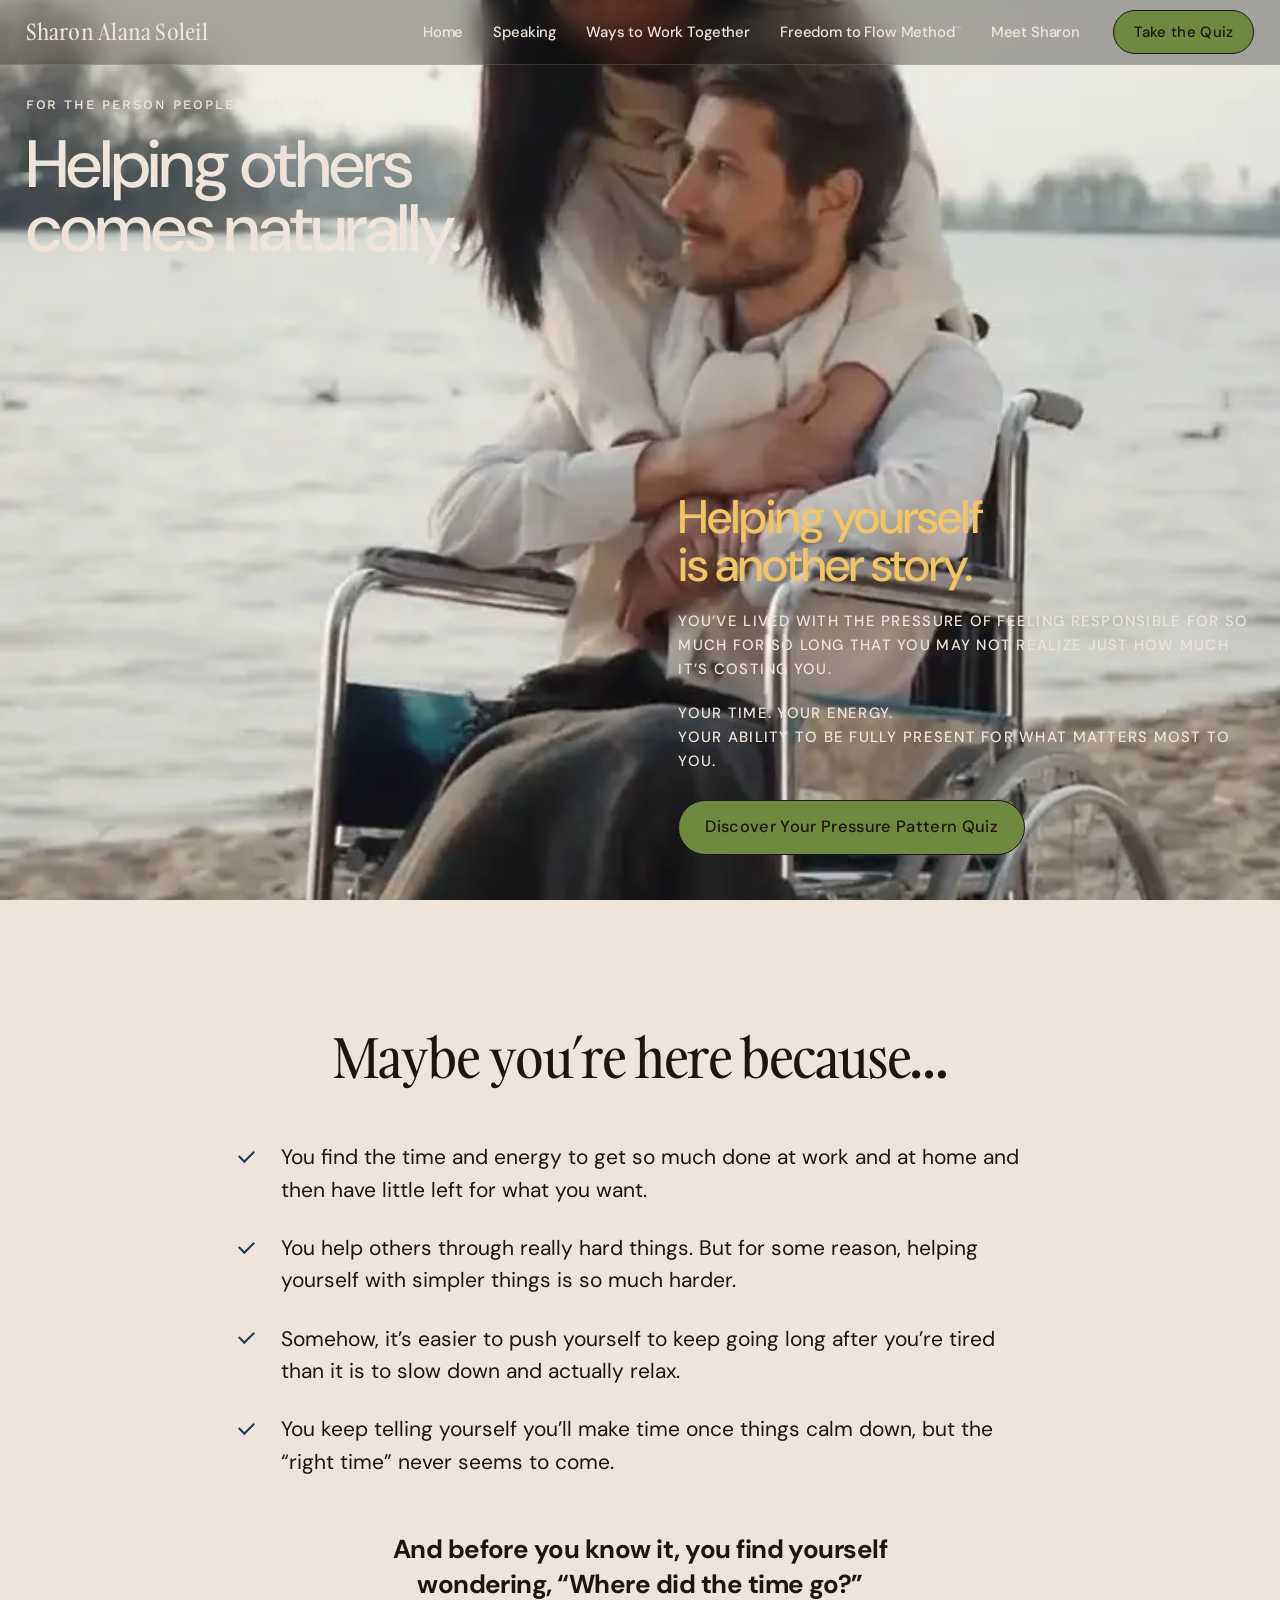
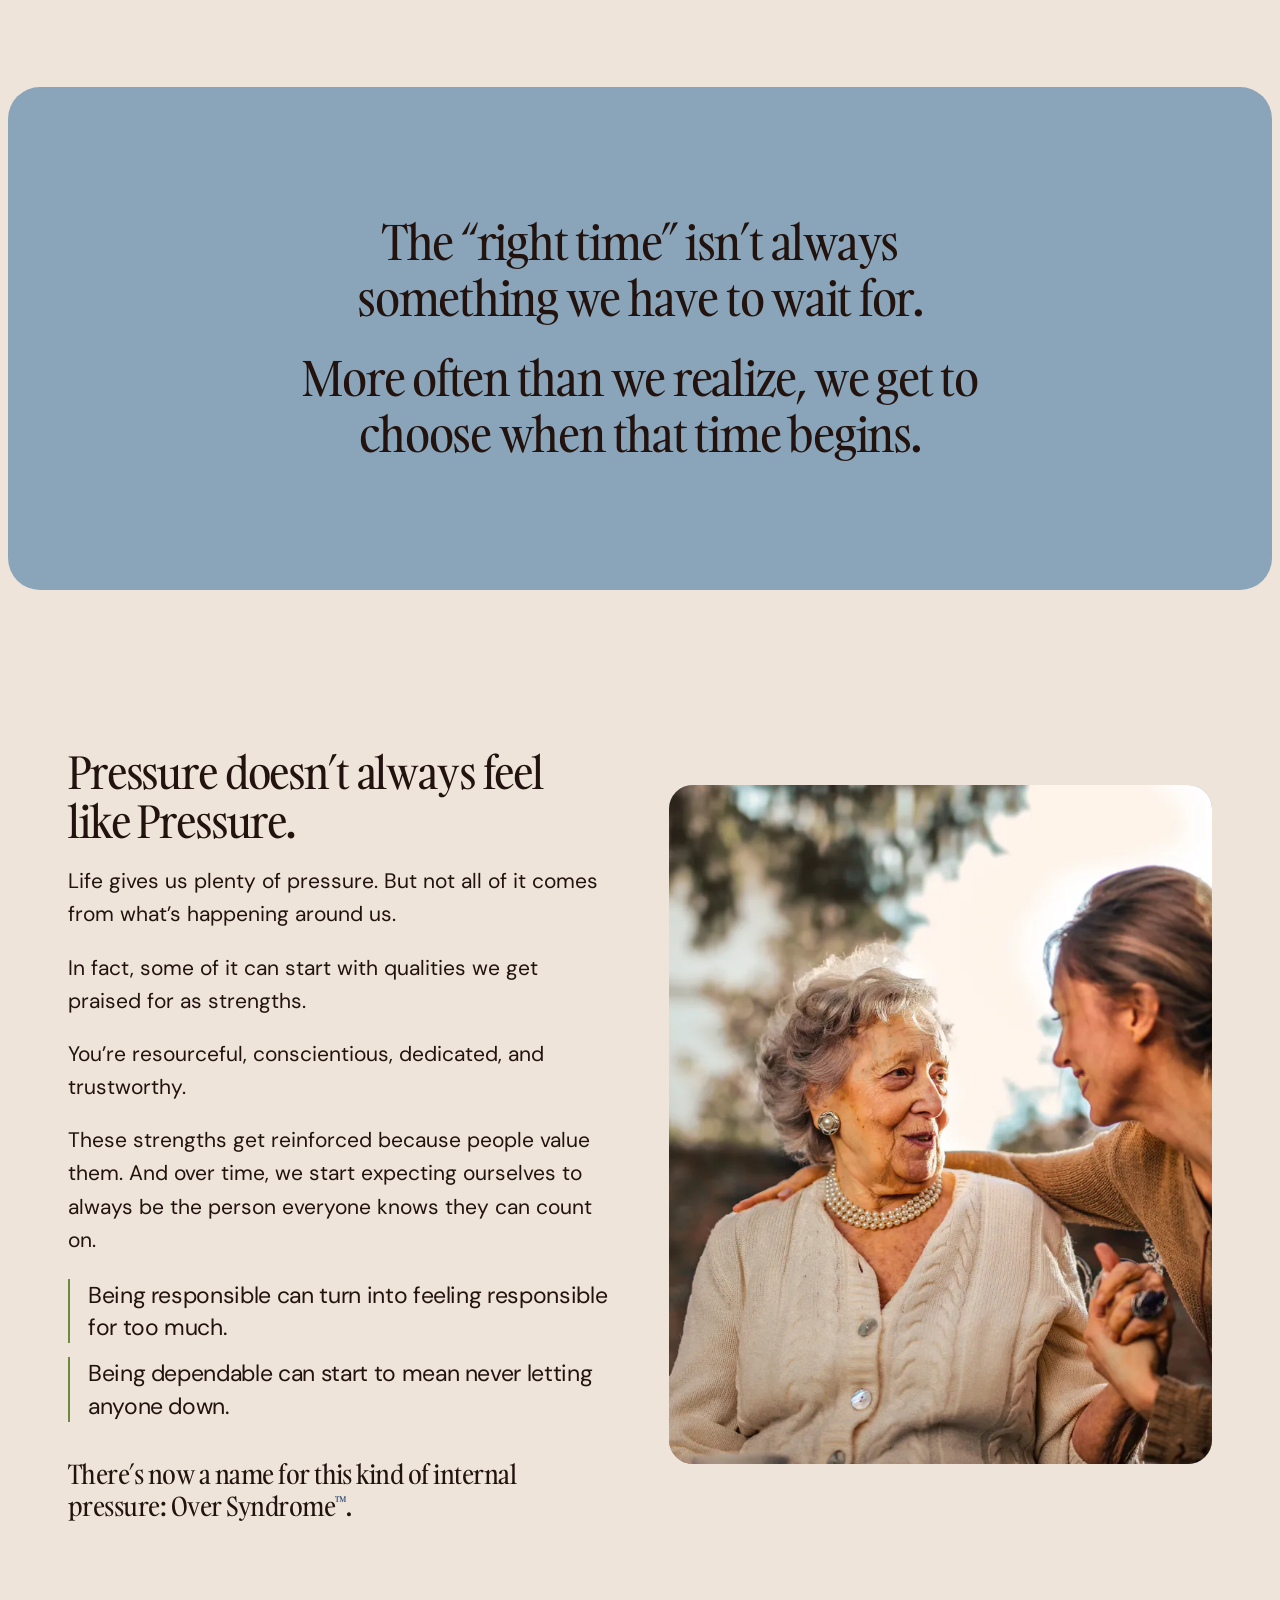
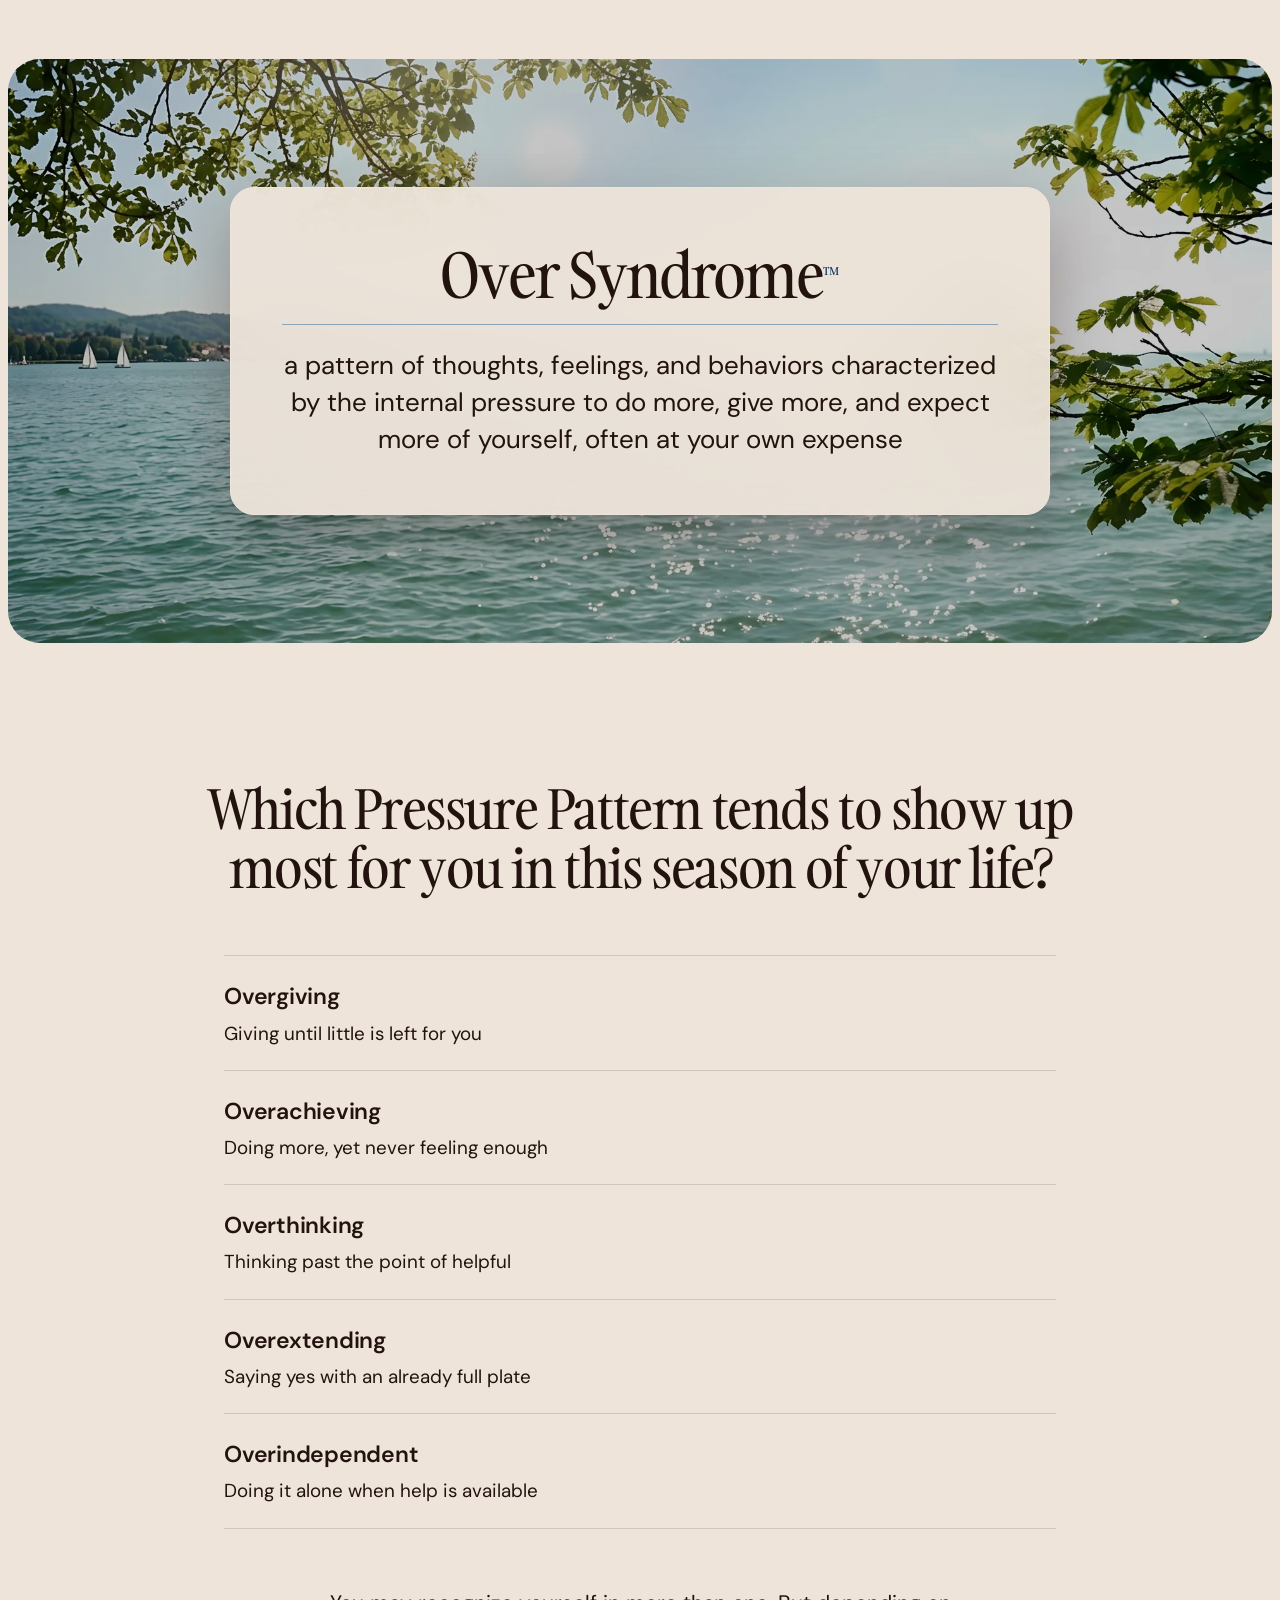
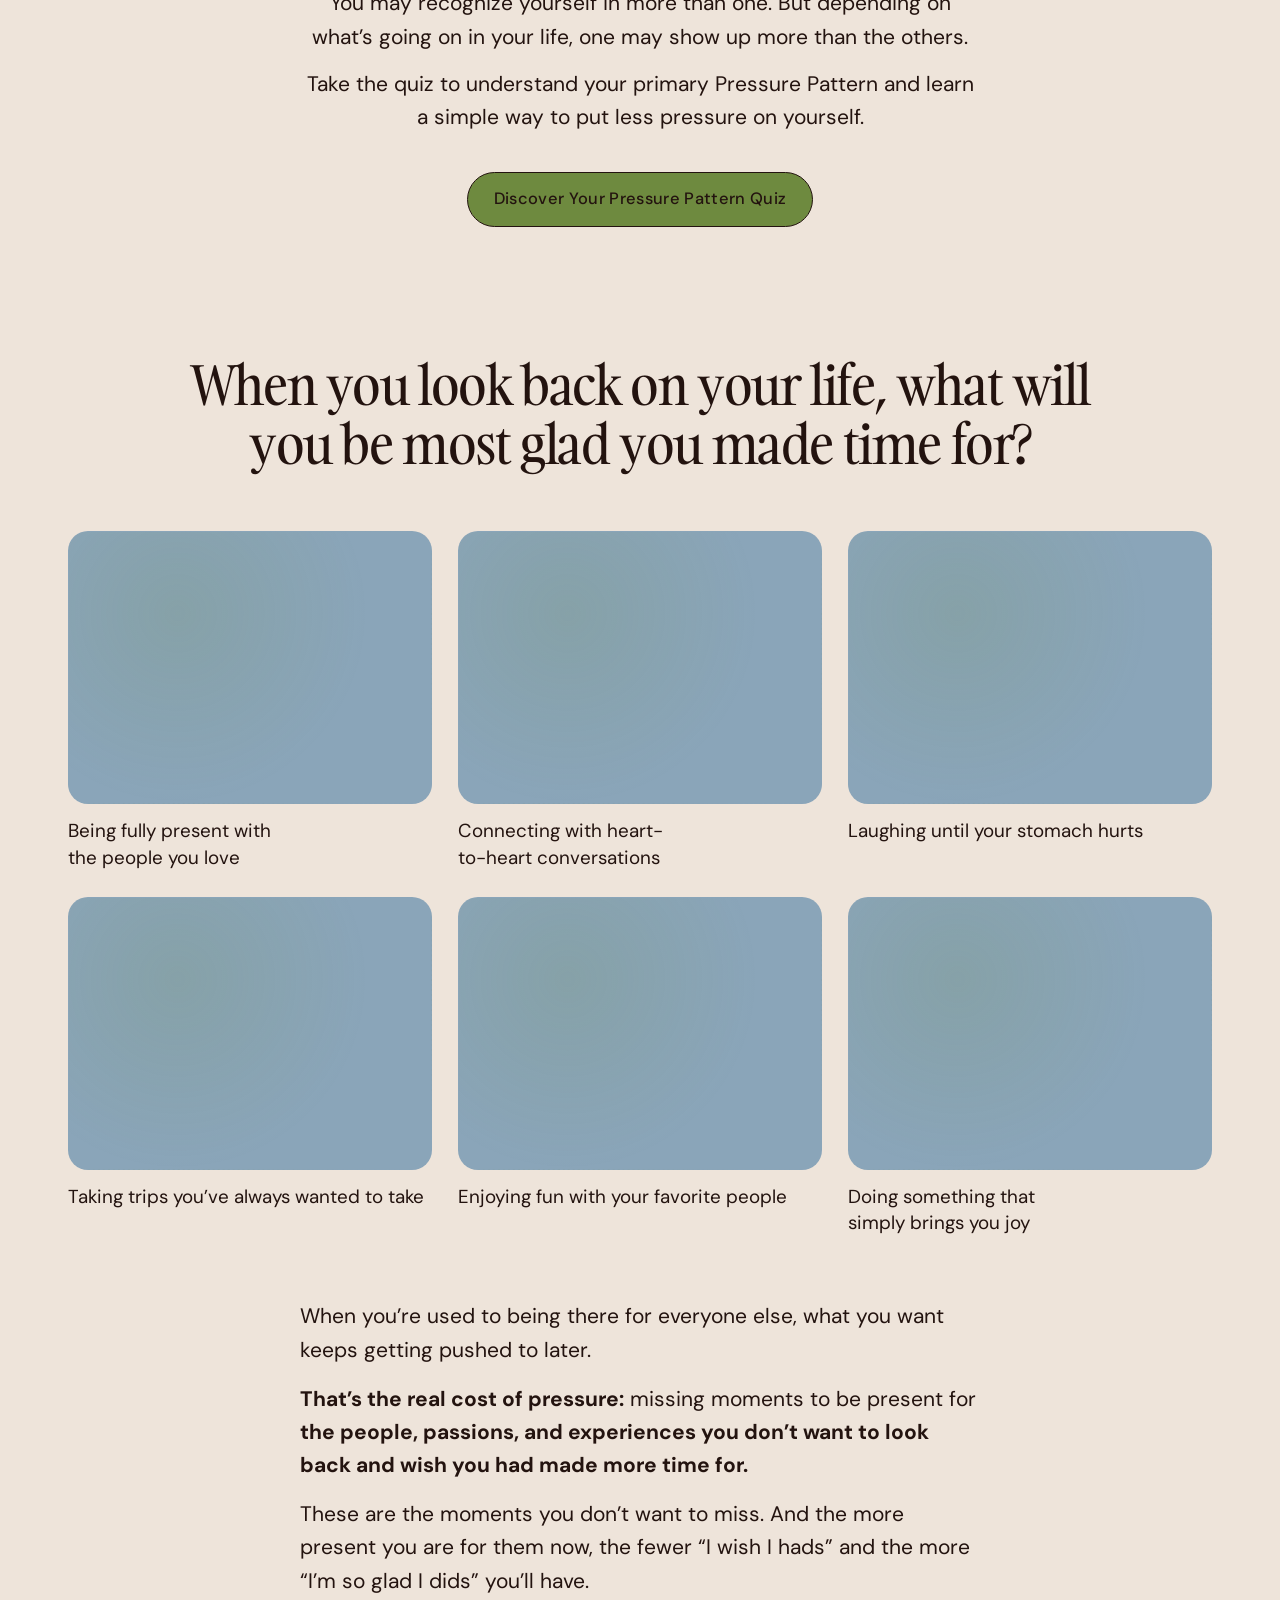
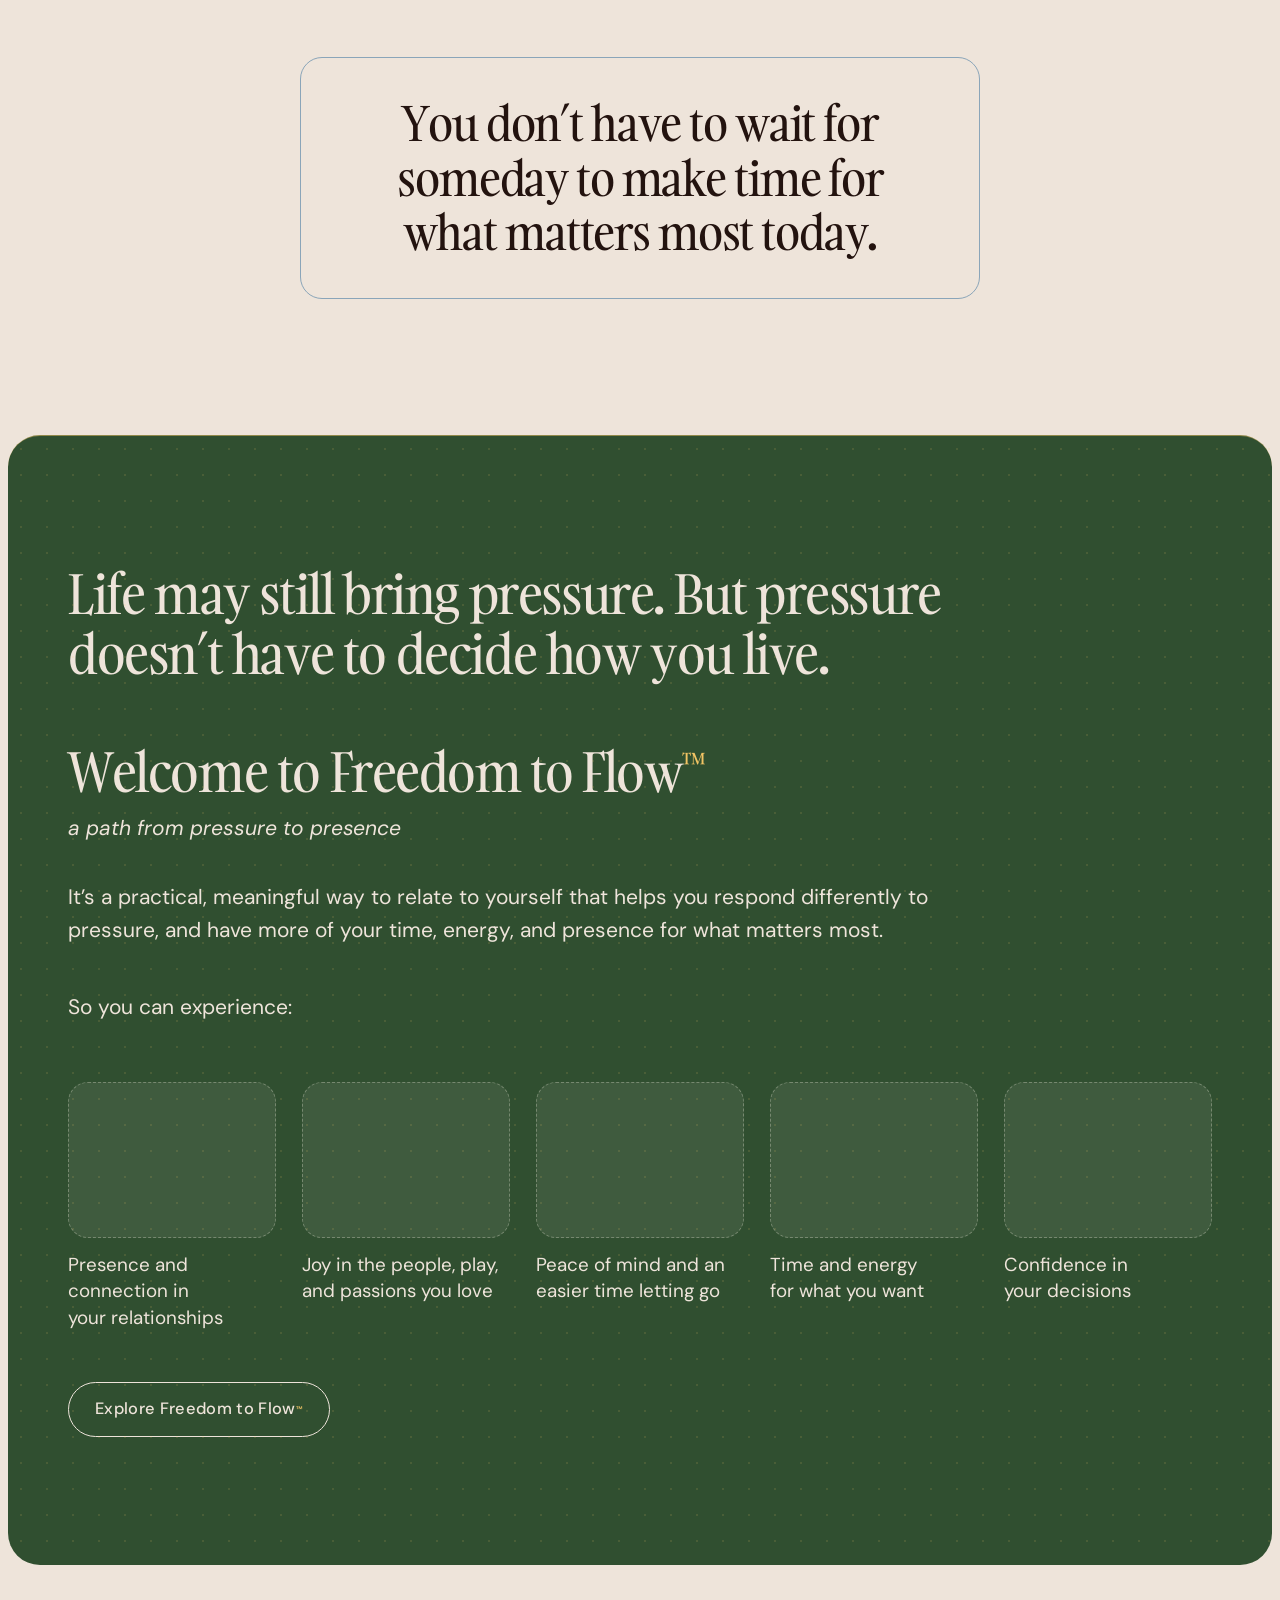
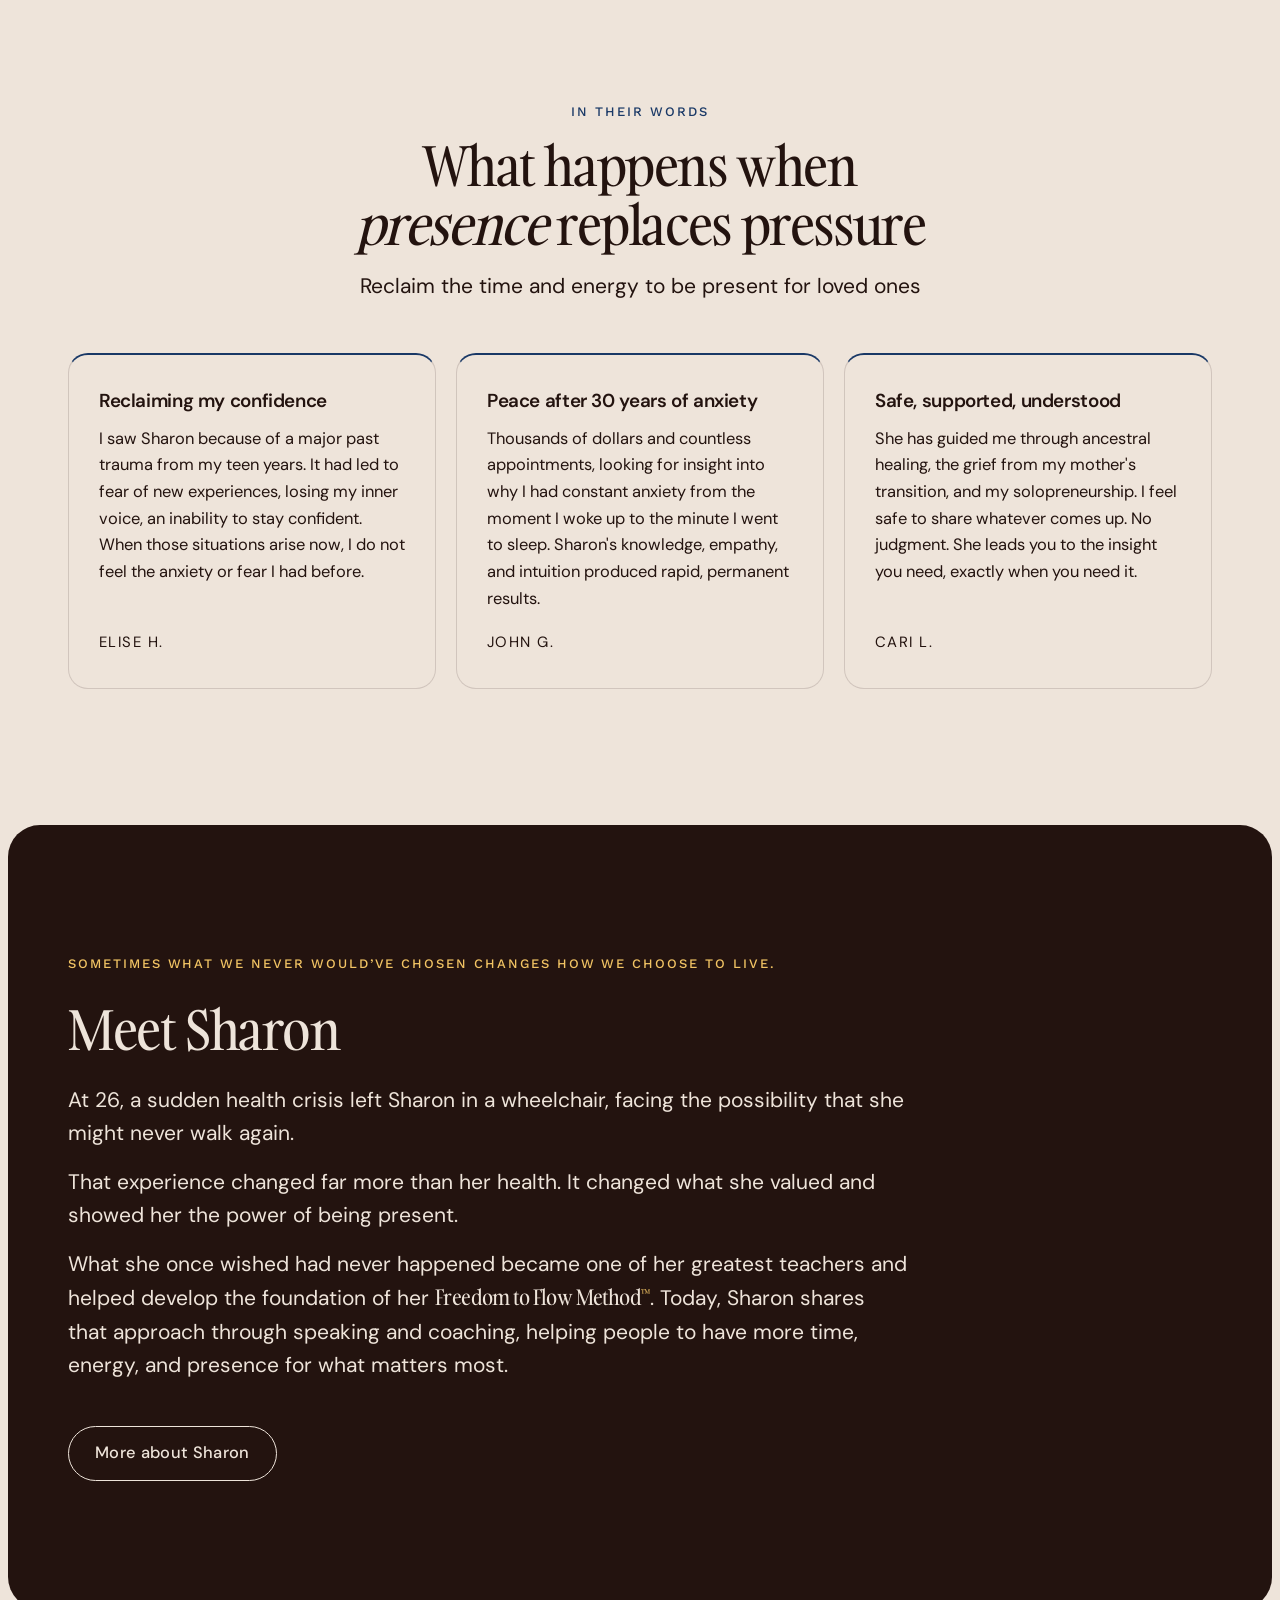
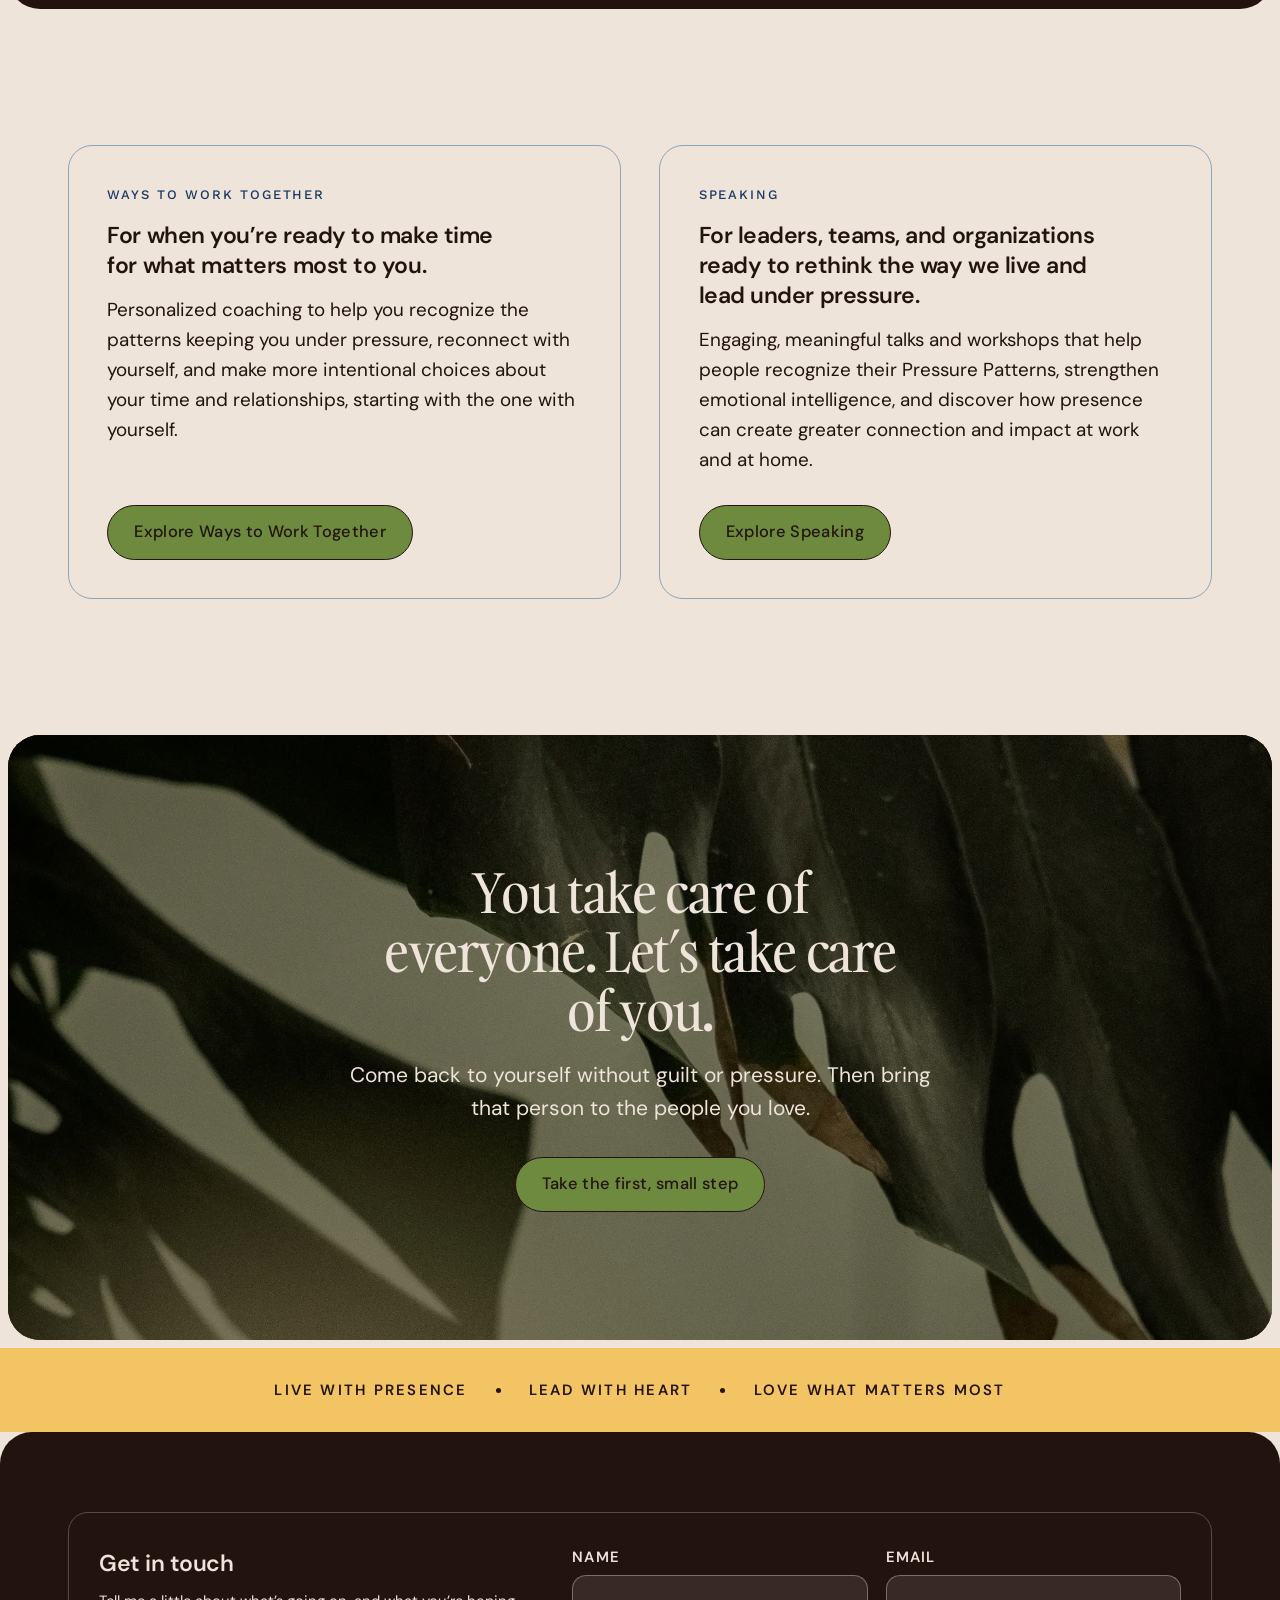
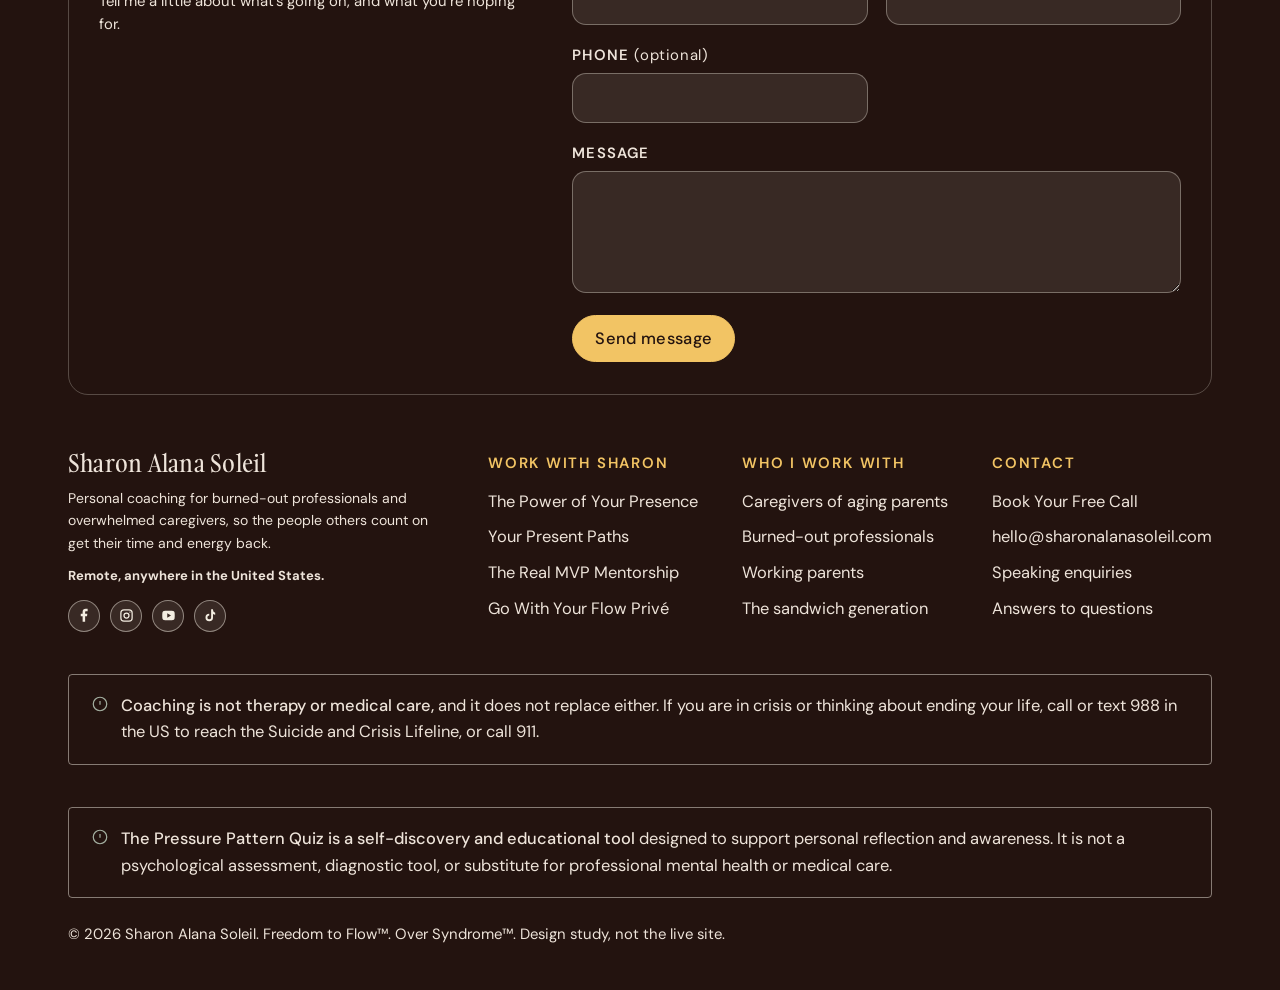
==== index.html @ 6a6bf696 "Give the hero the full screen The hero was min(88vh,820px), and the bar above it added its own heigh" ====
<!DOCTYPE html>
<html lang="en">
<head>
<meta charset="utf-8" />
<meta name="viewport" content="width=device-width, initial-scale=1" />
<title>Sharon Alana Soleil · Freedom to Flow™</title>
<link rel="preconnect" href="https://fonts.googleapis.com">
<link rel="preconnect" href="https://fonts.gstatic.com" crossorigin>
<link href="https://fonts.googleapis.com/css2?family=DM+Sans:ital,opsz,wght@0,9..40,400..700;1,9..40,400..700&amp;family=Work+Sans:wght@500&amp;display=swap" rel="stylesheet">
<link rel="stylesheet" href="styles.css?v=128">
</head>
<body>


<header>
  <div class="wrap nav">
    <div class="mark">
      Sharon Alana Soleil
    </div>
    <nav class="nav-links" id="navmenu" aria-label="Main">
      <a href="index.html" aria-current="page">Home</a>
      <a href="speaking.html">Speaking</a>
      <a href="coaching.html">Ways to Work Together</a>
      <a href="freedom-to-flow.html">Freedom to Flow Method<span class="tm">&trade;</span></a>
      <a href="about.html">Meet Sharon</a>
      <a class="btn nav-cta" href="over-syndrome-quiz.html">Take the Quiz</a>
    </nav>
    <div class="nav-right">
      <a class="btn" href="over-syndrome-quiz.html">Take the Quiz</a>
      <button class="nav-toggle" id="navtoggle" aria-expanded="false" aria-controls="navmenu" aria-label="Open menu">
        <span></span><span></span><span></span>
      </button>
    </div>
  </div>
</header>

<main id="main">

<!-- HERO -->
<section class="hero has-film">
  <!-- the source is chosen in script.js, so a rotation swaps the clip rather than
       stretching the wrong one. The poster carries the no-JS and reduced-motion
       cases, and the dark ground carries the moment before either lands.
       hero-still.webp is on stand by in assets/images if this goes back to a still. -->
  <div class="hero-film" aria-hidden="true">
    <video id="herofilm" muted loop playsinline preload="none"
           poster="assets/videos/hero-wide-poster.webp"></video>
  </div>
  <!-- the headline tucked up under the wordmark at the top left, the clause that
       answers it at the bottom right, on the same gutters as the bar above -->
  <div class="wrap hero-copy">
    <div class="hero-head">
      <p class="eyebrow">For the person people count on</p>
      <h1 class="hero-lede">Helping others comes naturally.</h1>
    </div>
    <div class="hero-tail">
      <p class="lede-b"><span>Helping yourself</span> <span>is another story.</span></p>
      <p class="hero-sub">You&rsquo;ve lived with the pressure of feeling responsible for so much for so long that you may not realize just how much it&rsquo;s costing you.</p>
      <p class="hero-sub hero-sub-2"><span>Your time. Your energy.</span> <span>Your ability to be fully present for what matters most to you.</span></p>
      <div class="hero-cta">
        <a class="btn" href="over-syndrome-quiz.html">Discover Your Pressure Pattern Quiz</a>
      </div>
    </div>
  </div>
</section>

<!-- CLOSE TO HOME -->
<section class="band band-cream" id="familiar">
  <div class="wrap">
    <h2 class="fam-title rv">Maybe you&rsquo;re here because&hellip;</h2>

    <ul class="close-list rv">
      <li>You find the time and energy to get so much done at work and at home and then have little left for what you want.</li>
      <li>You help others through really hard things. But for some reason, helping yourself with simpler things is so much harder.</li>
      <li>Somehow, it&rsquo;s easier to push yourself to keep going long after you&rsquo;re tired than it is to slow down and actually relax.</li>
      <li>You keep telling yourself you&rsquo;ll make time once things calm down, but the &ldquo;right time&rdquo; never seems to come.</li>
    </ul>

    <p class="close-tail rv"><strong>And before you know it, you find yourself wondering, &ldquo;Where did the time go?&rdquo;</strong></p>
  </div>
</section>

<!-- ON THE RIGHT TIME -->
<section class="band band-jade" id="righttime">
  <div class="wrap rv">
    <blockquote class="big-quote">
      <p>The &ldquo;right time&rdquo; isn&rsquo;t always something we have to wait for.</p>
      <p>More often than we realize, we get to choose when that time begins.</p>
    </blockquote>
  </div>
</section>



<!-- PRESSURE DOESN'T ALWAYS FEEL LIKE PRESSURE -->
<section class="band band-cream" id="pressure">
  <div class="wrap split">
    <div class="split-copy rv">
      <h2>Pressure doesn&rsquo;t always feel like Pressure.</h2>
      <p class="lead">Life gives us plenty of pressure. But not all of it comes from what&rsquo;s happening around us.</p>
      <p class="lead">In fact, some of it can start with qualities we get praised for as strengths.</p>
      <p class="lead">You&rsquo;re resourceful, conscientious, dedicated, and trustworthy.</p>
      <p class="lead">These strengths get reinforced because people value them. And over time, we start expecting ourselves to always be the person everyone knows they can count on.</p>
      <p class="turn">Being responsible can turn into feeling responsible for too much.</p>
      <p class="turn">Being dependable can start to mean never letting anyone down.</p>
      <p class="name-it">There&rsquo;s now a name for this kind of internal pressure: Over Syndrome<span class="tm">&trade;</span>.</p>
    </div>
    <figure class="split-img rv">
      <img src="assets/images/over-together.webp" alt="Elderly woman and adult daughter share a joyful, affectionate moment in a sunny garden, holding hands with the daughter&rsquo;s arm around her shoulder" style="object-position:56% 45%">
    </figure>
  </div>
</section>

<!-- THE DEFINITION, IN ITS OWN PHOTO BOX -->
<section class="band band-img" id="define">
  <img class="band-bg" src="assets/images/define-bg.webp" alt="Sunlit turquoise lake framed by overhanging green leaves, with two small sailboats and a village on the far shore" style="object-position:center 55%">
  <div class="wrap">
    <div class="define rv">
      <div class="d-term">
        <h2 class="d-word">Over Syndrome<span class="tm">™</span></h2>
      </div>
      <p class="d-def">a pattern of thoughts, feelings, and behaviors characterized by the internal pressure to do more, give more, and expect more of yourself, often at your own expense</p>
    </div>
  </div>
</section>







<!-- WHICH PATTERN -->
<section class="band band-cream" id="patterns">
  <div class="wrap">
    <h2 class="fam-title rv">Which Pressure Pattern tends to show up most for you in this season of your life?</h2>

    <ol class="pat-list rv">
      <li>
        <span class="pat-name">Overgiving</span>
        <span class="pat-note">Giving until little is left for you</span>
      </li>
      <li>
        <span class="pat-name">Overachieving</span>
        <span class="pat-note">Doing more, yet never feeling enough</span>
      </li>
      <li>
        <span class="pat-name">Overthinking</span>
        <span class="pat-note">Thinking past the point of helpful</span>
      </li>
      <li>
        <span class="pat-name">Overextending</span>
        <span class="pat-note">Saying yes with an already full plate</span>
      </li>
      <li>
        <span class="pat-name">Overindependent</span>
        <span class="pat-note">Doing it alone when help is available</span>
      </li>
    </ol>

    <div class="narrow rv" style="text-align:center">
      <p class="lead">You may recognize yourself in more than one. But depending on what&rsquo;s going on in your life, one may show up more than the others.</p>
      <p class="lead" style="margin-top:14px">Take the quiz to understand your primary Pressure Pattern and learn a simple way to put less pressure on yourself.</p>
      <div style="margin-top:clamp(28px,3vw,38px)">
        <a class="btn" href="over-syndrome-quiz.html">Discover Your Pressure Pattern Quiz</a>
      </div>
    </div>
  </div>
</section>

<!-- THE MOMENTS -->
<section class="band band-cream" id="moments" style="padding-top:0">
  <div class="wrap">
    <h2 class="fam-title rv">When you look back on your life, what will you be most glad you made time for?</h2>

    <ul class="moment-grid rv">
      <li class="moment">
        <div class="card-ph" data-slot="time-loved" aria-hidden="true"></div>
        <span>Being fully present with the people you love</span>
      </li>
      <li class="moment">
        <div class="card-ph" data-slot="heart-to-hearts" aria-hidden="true"></div>
        <span>Connecting with heart-to-heart conversations</span>
      </li>
      <li class="moment">
        <div class="card-ph" data-slot="laughing" aria-hidden="true"></div>
        <span>Laughing until your stomach hurts</span>
      </li>
      <li class="moment">
        <div class="card-ph" data-slot="trips" aria-hidden="true"></div>
        <span>Taking trips you&rsquo;ve always wanted to take</span>
      </li>
      <li class="moment">
        <div class="card-ph" data-slot="sunset-hikes" aria-hidden="true"></div>
        <span>Enjoying fun with your favorite people</span>
      </li>
      <li class="moment">
        <div class="card-ph" data-slot="for-joy" aria-hidden="true"></div>
        <span>Doing something that simply brings you joy</span>
      </li>
    </ul>

    <div class="narrow rv" style="margin-top:clamp(46px,5vw,72px)">
      <p class="lead">When you&rsquo;re used to being there for everyone else, what you want keeps getting pushed to later.</p>
      <p class="lead" style="margin-top:16px"><strong>That&rsquo;s the real cost of pressure:</strong> missing moments to be present for <strong>the people, passions, and experiences you don&rsquo;t want to look back and wish you had made more time for.</strong></p>
      <p class="lead" style="margin-top:16px">These are the moments you don&rsquo;t want to miss. And the more present you are for them now, the fewer &ldquo;I wish I hads&rdquo; and the more &ldquo;I&rsquo;m so glad I dids&rdquo; you&rsquo;ll have.</p>
      <p class="say-box">You don&rsquo;t have to wait for someday to make time for what matters most today.</p>
    </div>
  </div>
</section>

<!-- FREEDOM TO FLOW -->
<section class="band band-ink" id="flow">
  <div class="wrap">
    <h2 class="rv" style="max-width:30ch">Life may still bring pressure. But pressure doesn&rsquo;t have to decide how you live.</h2>

    <div class="rv" style="margin-top:clamp(40px,4.6vw,64px)">
      <p class="welcome">Welcome to <span class="brand">Freedom to Flow<span class="tm">&trade;</span></span></p>
      <p class="brand-line">a path from pressure to presence</p>
    </div>

    <p class="lead rv" style="margin-top:clamp(26px,3vw,36px);max-width:62ch">It&rsquo;s a practical, meaningful way to relate to yourself that helps you respond differently to pressure, and have more of your time, energy, and presence for what matters most.</p>

    <p class="lead rv" style="margin-top:clamp(30px,3.4vw,44px)">So you can experience:</p>

    <ul class="moment-grid flow-cards rv">
      <li class="moment">
        <div class="card-ph" data-slot="presence" aria-hidden="true"></div>
        <span>Presence and connection in your relationships</span>
      </li>
      <li class="moment">
        <div class="card-ph" data-slot="joy" aria-hidden="true"></div>
        <span>Joy in the people, play, and passions you love</span>
      </li>
      <li class="moment">
        <div class="card-ph" data-slot="peace" aria-hidden="true"></div>
        <span>Peace of mind and an easier time letting go</span>
      </li>
      <li class="moment">
        <div class="card-ph" data-slot="time-energy" aria-hidden="true"></div>
        <span>Time and energy for what you want</span>
      </li>
      <li class="moment">
        <div class="card-ph" data-slot="confidence" aria-hidden="true"></div>
        <span>Confidence in your decisions</span>
      </li>
    </ul>

    <div class="rv" style="margin-top:clamp(36px,4vw,52px)">
      <a class="btn btn-ghost" href="freedom-to-flow.html">Explore Freedom to Flow<span class="tm">&trade;</span></a>
    </div>
  </div>
</section>

<!-- TESTIMONIALS -->
<section class="band band-cream">
  <div class="wrap">
    <div class="rv" style="text-align:center">
      <p class="eyebrow">In their words</p>
      <h2 style="margin-top:14px">What happens when<br><em>presence</em> replaces pressure</h2>
      <p class="lead" style="margin-top:16px">Reclaim the time and energy to be present for loved ones</p>
    </div>
    <div class="tgrid rv">
      <article class="tcard">
        <h3>Reclaiming my confidence</h3>
        <blockquote>I saw Sharon because of a major past trauma from my teen years. It had led to fear of new experiences, losing my inner voice, an inability to stay confident. When those situations arise now, I do not feel the anxiety or fear I had before.</blockquote>
        <cite>Elise H.</cite>
      </article>
      <article class="tcard">
        <h3>Peace after 30 years of anxiety</h3>
        <blockquote>Thousands of dollars and countless appointments, looking for insight into why I had constant anxiety from the moment I woke up to the minute I went to sleep. Sharon's knowledge, empathy, and intuition produced rapid, permanent results.</blockquote>
        <cite>John G.</cite>
      </article>
      <article class="tcard">
        <h3>Safe, supported, understood</h3>
        <blockquote>She has guided me through ancestral healing, the grief from my mother's transition, and my solopreneurship. I feel safe to share whatever comes up. No judgment. She leads you to the insight you need, exactly when you need it.</blockquote>
        <cite>Cari L.</cite>
      </article>
    </div>
  </div>
</section>





<!-- MEET SHARON -->
<section class="band band-work" id="about">
  <div class="wrap">
    <div class="rv">
      <p class="eyebrow">Sometimes what we never would&rsquo;ve chosen changes how we choose to live.</p>
      <h2 style="margin-top:26px;max-width:16ch">Meet Sharon</h2>
      <p class="lead" style="margin-top:24px;max-width:60ch">At 26, a sudden health crisis left Sharon in a wheelchair, facing the possibility that she might never walk again.</p>
      <p class="lead" style="margin-top:16px;max-width:60ch">That experience changed far more than her health. It changed what she valued and showed her the power of being present.</p>
      <p class="lead" style="margin-top:16px;max-width:60ch">What she once wished had never happened became one of her greatest teachers and helped develop the foundation of her <span class="brand">Freedom to Flow Method<span class="tm">&trade;</span></span>. Today, Sharon shares that approach through speaking and coaching, helping people to have more time, energy, and presence for what matters most.</p>
    </div>
    <div class="rv" style="margin-top:clamp(32px,3.6vw,44px)">
      <a class="btn btn-ghost" href="about.html">More about Sharon</a>
    </div>
  </div>
</section>

<!-- THE TWO WAYS IN -->
<section class="band band-cream" id="offers">
  <div class="wrap">
    <div class="offer-grid">
      <div class="offer rv">
        <p class="eyebrow">Ways to Work Together</p>
        <h3>For when you&rsquo;re ready to make time for what matters most to you.</h3>
        <p>Personalized coaching to help you recognize the patterns keeping you under pressure, reconnect with yourself, and make more intentional choices about your time and relationships, starting with the one with yourself.</p>
        <a class="btn" href="coaching.html">Explore Ways to Work Together</a>
      </div>
      <div class="offer rv">
        <p class="eyebrow">Speaking</p>
        <h3>For leaders, teams, and organizations ready to rethink the way we live and lead under pressure.</h3>
        <p>Engaging, meaningful talks and workshops that help people recognize their Pressure Patterns, strengthen emotional intelligence, and discover how presence can create greater connection and impact at work and at home.</p>
        <a class="btn" href="speaking.html">Explore Speaking</a>
      </div>
    </div>
  </div>
</section>

<!-- CLOSING -->
<section class="band closing band-img" id="call">
  <img class="band-bg" src="assets/images/closing-bg.webp" alt="Large monstera leaf and its soft shadow falling across a warm cream wall in low evening light" style="object-position:center 30%">
  <div class="closing-bg" aria-hidden="true"></div>
  <div class="wrap rv">
    <h2>You take care of everyone. Let&rsquo;s take care of you.</h2>
    <p class="lead" style="max-width:42ch;margin:18px auto 0">Come back to yourself without guilt or pressure. Then bring that person to the people you love.</p>
    <div class="form" style="justify-content:center">
      <a class="btn" href="mailto:hello@sharonalanasoleil.com">Take the first, small step</a>
    </div>
  </div>
</section>

<!-- THE PROMISE BAR -->
<section class="promise-bar">
  <div class="wrap">
    <p><span>Live with Presence</span><span>Lead with Heart</span><span>Love What Matters Most</span></p>
  </div>
</section>

</main>

<footer>
  <div class="wrap">
    <div class="foot-contact" style="margin:0 0 clamp(40px,5vw,56px)">
      <div class="contact-copy">
        <strong>Get in touch</strong>
        <p class="contact-note">Tell me a little about what&rsquo;s going on, and what you&rsquo;re hoping for.</p>
      </div>
      <form class="contact-form" id="contactform" novalidate>
        <p class="cf-field">
          <label for="cf-name">Name</label>
          <input type="text" id="cf-name" name="name" autocomplete="name" required>
        </p>
        <p class="cf-field">
          <label for="cf-email">Email</label>
          <input type="email" id="cf-email" name="email" autocomplete="email" required>
        </p>
        <p class="cf-field">
          <label for="cf-phone">Phone <span class="cf-opt">(optional)</span></label>
          <input type="tel" id="cf-phone" name="phone" autocomplete="tel">
        </p>
        <p class="cf-field cf-wide">
          <label for="cf-message">Message</label>
          <textarea id="cf-message" name="message" rows="4" required></textarea>
        </p>
        <div class="cf-send">
          <button class="btn btn-news" type="submit" id="cf-submit">Send message</button>
          <span class="cf-status" id="cf-status" role="status" aria-live="polite"></span>
        </div>
      </form>
    </div>

    <div class="foot-grid">
      <div>
        <div class="mark" style="font-size:24px;color:var(--cream)">
      Sharon Alana Soleil
        </div>
        <p style="font-size:14px;margin-top:12px;max-width:36ch">Personal coaching for burned-out professionals and overwhelmed caregivers, so the people others count on get their time and energy back.</p>
        <p style="font-size:13px;margin-top:10px"><b style="color:var(--cream)">Remote, anywhere in the United States.</b></p>
        <div class="socials">
          <a href="#call" aria-label="Facebook"><svg width="15" height="15" viewBox="0 0 24 24" fill="#f3ede1" aria-hidden="true"><path d="M13 22v-9h3l.5-4H13V6.5c0-1 .3-1.5 1.7-1.5H17V1.2C16.6 1.1 15.3 1 13.9 1 10.9 1 9 2.8 9 6.1V9H6v4h3v9h4z"/></svg></a>
          <a href="#call" aria-label="Instagram"><svg width="15" height="15" viewBox="0 0 24 24" fill="none" stroke="#f3ede1" stroke-width="2" aria-hidden="true"><rect x="3" y="3" width="18" height="18" rx="5"/><circle cx="12" cy="12" r="4"/><circle cx="17.5" cy="6.5" r="1" fill="#f3ede1" stroke="none"/></svg></a>
          <a href="#call" aria-label="YouTube"><svg width="15" height="15" viewBox="0 0 24 24" fill="#f3ede1" aria-hidden="true"><path d="M22 12s0-3.5-.4-5.2c-.3-.9-1-1.6-1.9-1.9C18 4.5 12 4.5 12 4.5s-6 0-7.7.4c-.9.3-1.6 1-1.9 1.9C2 8.5 2 12 2 12s0 3.5.4 5.2c.3.9 1 1.6 1.9 1.9 1.7.4 7.7.4 7.7.4s6 0 7.7-.4c.9-.3 1.6-1 1.9-1.9.4-1.7.4-5.2.4-5.2zM10 15.5v-7l6 3.5-6 3.5z"/></svg></a>
          <a href="#call" aria-label="TikTok"><svg width="15" height="15" viewBox="0 0 24 24" fill="#f3ede1" aria-hidden="true"><path d="M16 2h-3v13a3 3 0 11-3-3v-3a6 6 0 106 6V9.5c1 .7 2.3 1.1 3.5 1.1V7.5A4.5 4.5 0 0116 3.2V2z"/></svg></a>
        </div>
      </div>
      <div class="foot-links">
        <div class="foot-col">
          <strong>Work with Sharon</strong>
          <a href="coaching.html">The Power of Your Presence</a><a href="coaching.html">Your Present Paths</a><a href="coaching.html">The Real MVP Mentorship</a><a href="coaching.html">Go With Your Flow Privé</a>
        </div>
        <div class="foot-col">
          <strong>Who I work with</strong>
          <a href="coaching.html#who">Caregivers of aging parents</a><a href="coaching.html#who">Burned-out professionals</a><a href="coaching.html#who">Working parents</a><a href="coaching.html#who">The sandwich generation</a>
        </div>
        <div class="foot-col">
          <strong>Contact</strong>
          <a href="#call">Book Your Free Call</a><a href="#call">hello@sharonalanasoleil.com</a><a href="speaking.html">Speaking enquiries</a><a href="coaching.html#answers">Answers to questions</a>
        </div>
      </div>
    </div>

    <div class="note-box">
      <svg width="18" height="18" viewBox="0 0 24 24" fill="none" stroke="#a4b0a1" stroke-width="1.6" aria-hidden="true" style="flex:none;margin-top:2px"><circle cx="12" cy="12" r="9"/><path d="M12 8v5"/><path d="M12 16.5v.01"/></svg>
      <div><b>Coaching is not therapy or medical care,</b> and it does not replace either. If you are in crisis or thinking about ending your life, call or text 988 in the US to reach the Suicide and Crisis Lifeline, or call 911.</div>
    </div>
    <div class="note-box">
      <svg width="18" height="18" viewBox="0 0 24 24" fill="none" stroke="#a4b0a1" stroke-width="1.6" aria-hidden="true" style="flex:none;margin-top:2px"><circle cx="12" cy="12" r="9"/><path d="M12 8v5"/><path d="M12 16.5v.01"/></svg>
      <div><b>The Pressure Pattern Quiz is a self-discovery and educational tool</b> designed to support personal reflection and awareness. It is not a psychological assessment, diagnostic tool, or substitute for professional mental health or medical care.</div>
    </div>
    <p class="fine">© 2026 Sharon Alana Soleil. Freedom to Flow™. Over Syndrome™. Design study, not the live site.</p>
  </div>
</footer>

<script src="script.js"></script>
</body>
</html>
---- styles.css ----
@import url('https://fonts.googleapis.com/css2?family=DM+Sans:ital,opsz,wght@0,9..40,400..700;1,9..40,400..700&family=Work+Sans:wght@500&display=swap');

/* Gambarino, self-hosted from assets/fonts. One weight, no italic cut. */
@font-face{
  font-family:'Gambarino';
  src:url('assets/fonts/Gambarino-Regular.woff2') format('woff2'),
      url('assets/fonts/Gambarino-Regular.woff') format('woff');
  font-weight:400;
  font-style:normal;
  font-display:swap;
}

:root{
  /* The client palette. Seven grounds, and only the pairings below go on them.
     Where a role had a choice, it takes the strongest approved pair, so body copy
     stays at 7:1 wherever the palette allows it. */
  --off-white:#EEE4DA;      /* the main ground */
  --dark-blue:#193866;
  --light-blue:#8AA5B9;
  --dark-brown:#23130F;
  --green:#6E8A3F;          /* primary green. Only above 24px on the off white */
  --yellow:#F2C464;
  --dark-green:#304F30;

  /* roles, mapped onto those seven */
  --cream:var(--off-white);        /* the page ground, and type on the dark grounds */
  --paper:var(--off-white);
  --ink:var(--dark-brown);         /* body copy on the off white. 14.29:1 */
  --heading:var(--dark-brown);
  --dark:var(--dark-brown);        /* the deep ground: footer, photo bands, band-work */
  --soft:var(--dark-blue);         /* eyebrows, links and rules on the off white. 9.31:1 */
  --jade:var(--dark-blue);
  --terra:var(--dark-blue);
  --palm:var(--green);             /* rules and marks, and headings over 24px */
  --gold:var(--yellow);
  --on-dark:var(--yellow);
  --btn:var(--green);              /* the primary pill */
  --btn-ink:var(--dark-brown);     /* the only label the green takes at any size. 4.58:1 */
  --btn-hover:var(--off-white);
  --jade-light:var(--yellow);      /* the icons on the deep green band */
  --wash-sun:var(--off-white);
  --wash-honey:var(--off-white);
  --wash-amber:var(--off-white);
  --wash-jade:var(--light-blue);   /* the light band */
  --wash-jade-2:var(--light-blue);
  --linen:var(--off-white);
  --hair:rgba(35,19,15,.14);
  --hair-jade:var(--light-blue);
  /* the pairings are exact, so type takes the solid colour rather than a tint of it.
     Only the two below stay translucent, and only because they draw borders. */
  --ink-60:var(--dark-brown);
  --ink-sub:var(--dark-brown);
  --ink-30:rgba(35,19,15,.55);
  --scrim-l:0,0,0;          /* the hero scrim. Black, so it deepens the picture
                               rather than tinting it the way the brown did */
  --scrim-r:25,56,102;      /* the dark blue, still used by the ghost pills on dark */
  --display:'Gambarino','Times New Roman',Times,'Liberation Serif',serif;
  --body:'DM Sans', system-ui, sans-serif;
  --label:'Work Sans','DM Sans', system-ui, sans-serif;   /* the eyebrows only */
  --wonk:normal;
  --heading:var(--dark-brown);                                 /* 10.9:1 on cream */
  /* One ladder, nine steps, roughly a 1.2 ratio at the top and tighter at the bottom.
     Every step is a rem + vw hybrid so browser text-resize keeps scaling it (WCAG 1.4.4),
     and nothing sits below 14px: this audience reads it on tired eyes. */
  --type-micro:clamp(.875rem, .85rem + .1vw, .9375rem);      /* 14 → 15   fine print, tags, hints */
  --type-small:clamp(.9375rem, .9rem + .16vw, 1.0625rem);    /* 15 → 17   nav, buttons, card copy */
  --type-body:clamp(1.0625rem, 1rem + .22vw, 1.1875rem);     /* 17 → 19   body inside components */
  --type-lead:clamp(1.125rem, 1.03rem + .38vw, 1.3125rem);   /* 18 → 21   section leads */
  --type-h3:clamp(1.1875rem, 1.06rem + .5vw, 1.4375rem);     /* 19 → 23   card headings, FAQ */
  --type-sub:clamp(1.25rem, 1.07rem + .72vw, 1.625rem);      /* 20 → 26   hero subtitle, definition */
  --type-statement:clamp(1.5rem, 1.15rem + 1.4vw, 2.125rem); /* 24 → 34   the big two-tone lines */
  --type-display:clamp(1.75rem, 1.2rem + 2.2vw, 3rem);       /* 28 → 48   pull quotes, numerals */
  --type-h2:clamp(2.25rem, 1.6rem + 2.2vw, 3.5rem);          /* 36 → 56   section headings */
  --type-h1:clamp(2.375rem, 1.7rem + 2.7vw, 4.25rem);        /* 38 → 68   page headings */
  --type-hero:clamp(2.375rem, 1.3rem + 3.6vw, 4.75rem);      /* 38 → 76   the home headline */
  --type-eyebrow:.8125rem;                                   /* 13px, uppercase and tracked */
  --type-helper:var(--type-small);
}
*{box-sizing:border-box;margin:0;padding:0}
[hidden]{display:none!important}   /* beats display rules on the same element */
html{scroll-behavior:smooth;overflow-x:clip}
body{background:var(--cream);color:var(--ink);font-family:var(--body);font-size:var(--type-body);line-height:1.62;-webkit-font-smoothing:antialiased;overflow-x:clip}
.wrap{max-width:1200px;margin:0 auto;padding:0 28px}
.narrow{max-width:680px;margin:0 auto}
/* serif is back on the headings, and only the headings: h1 and h2 */
h1,h2{font-family:var(--display);font-weight:400;color:var(--heading)}
h1{font-size:var(--type-h1);line-height:1.06;letter-spacing:-.028em}
@media(max-width:600px){.brk{display:none}}
h2{font-size:var(--type-h2);line-height:1.1;letter-spacing:-.026em}
.band-ink h2,.band-work h2{color:var(--cream)}
h3{font-family:var(--body);font-weight:600;line-height:1.3;letter-spacing:-.02em;font-size:var(--type-h3)}
em{font-style:italic}

/* every display surface gets the condensed width where the cut exists */
/* Gambarino ships one weight, so never let the browser fake a bolder one */
h1,h2,.mark,.d-word,.d-term i,.brand{font-synthesis-weight:none}
.brand{font-family:var(--display);font-weight:400;letter-spacing:-.028em}
p{color:var(--ink-60)}
/* that rule beats inheritance, so paragraphs on the dark bands need their own or
   they come out ink on green. The older sections each carried an inline colour to
   work around it; this states it once. */
.band-ink p,.band-work p{color:var(--cream)}
.promise-bar p{color:var(--dark-brown)}
.lead{font-size:var(--type-lead);line-height:1.58}
/* section label: uppercase, wide tracking, Work Sans medium - the one place the
   body face steps aside. The dark blue on the
   light grounds and the yellow on the dark ones. 13px expressed in rem so browser
   text-resize still works. */
.eyebrow{display:block;font-family:var(--label);font-size:var(--type-eyebrow);font-weight:500;
  letter-spacing:.15em;text-transform:uppercase;color:var(--soft);opacity:1}
.lead b{color:var(--ink);font-weight:500}
.say{font-family:var(--body);font-style:italic;font-size:clamp(1.1875rem, 1.1rem + .5vw, 1.5rem);line-height:1.24;letter-spacing:-.02em;color:var(--ink);margin-top:16px}
.tm{font-size:.5em;vertical-align:super;letter-spacing:0;color:var(--terra)}
h1 .tm,h2 .tm{font-size:.34em;vertical-align:.95em} /* half an em is heavy at display sizes */


.announce{background:var(--dark);color:var(--cream);text-align:center;font-size:var(--type-micro);letter-spacing:.005em;padding:11px 20px;font-weight:400}
.announce a{color:var(--on-dark);text-decoration:none;border-bottom:1px solid rgba(255,184,82,.5)}
header{position:sticky;top:0;z-index:60;
  transition:background .4s ease,border-color .4s ease;
  background:var(--cream);-webkit-backdrop-filter:blur(19px) saturate(1.5);backdrop-filter:blur(19px) saturate(1.5);
  border-bottom:1px solid var(--hair)}
/* the bar runs wider than the 1200px page and sits closer to the edges, with the
   links pulled over to the buttons rather than centred */
/* min-height rather than height, and allowed to wrap: at 200% text the wordmark,
   four links and two pills no longer fit one line, and a fixed height would push
   them out of the bar instead of letting it grow (WCAG 1.4.4) */
.nav{display:flex;align-items:center;justify-content:space-between;gap:clamp(10px,1.6vw,26px);
  flex-wrap:wrap;min-height:64px;padding:0 clamp(16px,2vw,34px);max-width:1720px;margin:0 auto;position:relative}
@supports not ((backdrop-filter:blur(1px)) or (-webkit-backdrop-filter:blur(1px))){header{background:rgba(238,228,218,.97)}}
.mark{font-family:var(--display);font-size:clamp(1.1875rem, 1.1rem + .35vw, 1.375rem);letter-spacing:.01em;display:flex;align-items:center;gap:9px;line-height:1;white-space:nowrap;color:var(--ink);transition:color .4s ease,font-size .45s cubic-bezier(.2,.8,.2,1),letter-spacing .45s ease}
.nav-links{display:flex;gap:6px;align-items:center;margin-left:auto}
.nav-links .nav-cta{display:none}  /* only inside the mobile menu */
.nav-links a{color:var(--ink);text-decoration:none;font-size:var(--type-micro);font-weight:500;letter-spacing:-.01em;white-space:nowrap;
  padding:8px 12px;border-radius:99px;transition:background .2s,color .4s ease}
.nav-links a:hover{background:rgba(35,19,15,.07)}
.nav-right{display:flex;align-items:center;gap:8px}
.nav .btn{padding:9px 20px;font-size:var(--type-micro)}
.nav-toggle{display:none;width:44px;height:44px;align-items:center;justify-content:center;
  flex-direction:column;gap:5px;background:transparent;border:none;cursor:pointer;padding:0;border-radius:4px}
.nav-toggle span{display:block;width:20px;height:1.5px;background:var(--ink);transition:transform .28s cubic-bezier(.2,.8,.2,1),opacity .2s,background .4s ease}
header.open .nav-toggle span:nth-child(1){transform:translateY(6.5px) rotate(45deg)}
header.open .nav-toggle span:nth-child(2){opacity:0}
header.open .nav-toggle span:nth-child(3){transform:translateY(-6.5px) rotate(-45deg)}

@media(max-width:1099px){
  .nav-toggle{display:flex}
  .nav-links{
    display:none;position:absolute;top:calc(100% + 8px);left:0;right:0;
    flex-direction:column;align-items:stretch;gap:0;
    background:rgba(238,228,218,.985);-webkit-backdrop-filter:blur(19px);backdrop-filter:blur(19px);
    border:1px solid rgba(35,19,15,.1);border-radius:20px;
    padding:12px 20px;box-shadow:0 20px 40px rgba(35,19,15,.12)
  }
  header.open .nav-links{display:flex}
  .nav-links a{
    font-size:var(--type-body);letter-spacing:-.01em;
    opacity:1;padding:14px 0;border-bottom:1px solid var(--hair);white-space:normal
  }
  .nav-links a:last-child{border-bottom:none}
  /* the two pills crowd the bar at this width, so they move into the menu */
  .nav-right .btn{display:none}
  /* the panel is light whatever the header is doing, so the pills keep their own
     colours here; .nav-links a would otherwise paint the filled one ink on green */
  .nav-links a.nav-cta{display:inline-flex;justify-content:center;text-align:center;
    font-size:var(--type-small);padding:14px 26px;border-bottom:none;margin-top:18px;
    background:var(--btn);color:var(--btn-ink);border-color:var(--dark)}
}
@media(max-width:420px){.mark{font-size:var(--type-h3)}.nav-links a{font-size:var(--type-lead)}}

.btn{display:inline-flex;align-items:center;justify-content:center;background:var(--btn);color:var(--btn-ink);text-decoration:none;padding:13px 26px;border-radius:100px;font-size:var(--type-small);font-weight:500;letter-spacing:.02em;border:1px solid var(--dark);cursor:pointer;font-family:var(--body);transition:transform .25s cubic-bezier(.2,.8,.2,1),background .4s,color .4s,border-color .4s;text-align:left}
.btn:hover{transform:translateY(-2px);background:var(--btn-hover);color:var(--dark)}
.btn-ghost{background:transparent;color:var(--ink);border:1px solid var(--ink-30)}
.btn-ghost:hover{background:rgba(35,19,15,.06);border-color:var(--ink)}

/* hero */
/* overflow stays visible so the wash can reach up behind the sticky header;
   the wash clips its own drifting layers, so nothing else escapes */
/* no ground of its own: the hero opens on the page's off white, so every colour
   here is one of the pairings approved against it */
.hero{padding:clamp(72px,9vw,132px) 0 clamp(56px,7vw,100px);text-align:center;position:relative}
.hero .wrap{position:relative}

.hero .eyebrow{color:var(--soft)}   /* 9.31:1 on the off white */
/* the home headline carries the page on its own now, so it runs large */
.hero h1{max-width:none;margin:18px auto 0;text-wrap:balance;
  font-size:var(--type-hero)} /* 38px → 76px */
.hero.has-film h1{margin-left:0;margin-right:0;text-wrap:normal}
.hero .lead{max-width:54ch;margin:22px auto 0}
.hero-cta{margin-top:30px;display:flex;gap:14px;justify-content:center;flex-wrap:wrap}
.hero-sub{font-size:var(--type-lead);line-height:1.5;font-weight:400;max-width:46ch;color:var(--ink-sub)}
.trigger{font-size:var(--type-helper);color:var(--ink-sub);margin-top:14px}
.stage{position:relative;margin-top:clamp(40px,5vw,68px)}
/* one photograph across the hero, the copy stacked and centred over it: the
   headline, then the second clause quieter beneath it, then the line and the
   button. Photo and scrim reach 72px up to run behind the header. */
/* Hero copy, in the reference's arrangement: the headline tucked up under the wordmark
   at the top left, the clause that answers it at the bottom right, and the frame left
   open between them so the picture carries the middle. All of it
   in the sans - the display serif carries the rest of the site, but this block reads as
   one voice only if the two headings share a face. */
.hero.has-film .hero-copy{flex:1;display:flex;flex-direction:column;
  justify-content:space-between;gap:clamp(48px,9vh,120px);text-align:left}
/* rem, not ch: a ch on these wrappers resolves against their own inherited body size,
   not against the 92px headline inside, which boxed the head far narrower than intended */
.hero-head{width:min(100%,42rem)}
.hero-tail{align-self:flex-end;width:fit-content;max-width:min(100%,36rem)}
.hero-head .eyebrow{max-width:none}
/* the break after "on" only where the first half fits on one line: forcing it on a
   phone strands "ON" by itself, which is worse than letting the measure decide */
@media(min-width:861px){
  .hero-head .eyebrow>span{display:block}
  .hero-copy .hero-sub>span{display:block}
}

.hero-lede{display:block;margin:clamp(14px,1.6vh,22px) 0 0;
  font-family:var(--body);font-weight:500;
  font-size:clamp(2.75rem, 1.5rem + 4.6vw, 5.75rem);   /* 44px → 92px */
  line-height:.96;letter-spacing:-.028em}
.lede-b>span{display:block}   /* the break lands after "yourself", not on the measure */
.lede-b{display:block;margin:0;
  font-family:var(--body);font-weight:500;
  font-size:clamp(1.75rem, 1.1rem + 2.3vw, 3.25rem);   /* 28px → 52px */
  line-height:1.02;letter-spacing:-.022em;color:var(--on-dark)}
/* the body copy takes the reference's small tracked uppercase */
.hero-copy .hero-sub{margin:clamp(18px,2.2vh,26px) 0 0;max-width:none;
  font-size:var(--type-micro);font-weight:500;line-height:1.62;
  letter-spacing:.085em;text-transform:uppercase}
.hero-sub-2{margin-top:clamp(12px,1.4vh,18px)}
.hero-sub-2>span{display:block}
.hero-copy .hero-cta{justify-content:flex-start;margin-top:clamp(24px,3vh,36px)}

/* below the split the corners collapse into one left-aligned column */
@media(max-width:860px){
  .hero.has-film .hero-copy{min-height:0;gap:clamp(30px,5vh,48px)}
  .hero-head,.hero-tail{max-width:none}
  .hero-tail{align-self:flex-start}
}
/* ── the film hero ──────────────────────────────────────────────────────────────
   One clip across the hero with the copy centred over it. Bed and scrim reach
   72px up so they run behind the sticky header. Which clip plays is decided in
   script.js by viewport, not by CSS, because a <video> will not re-pick its own
   source on a rotation. */
/* one full screen, header included: the section is pulled up by the bar's own height
   and pads that height back in, so bar + hero measure exactly 100svh between them and
   the frosted bar floats on the film rather than sitting above it. --bar is published
   by script.js because the bar is not a fixed height - it wraps at large text sizes.
   svh rather than vh so a phone's collapsing URL bar cannot push the bottom off. */
.hero.has-film{min-height:100vh;min-height:100svh;
  margin-top:calc(-1 * var(--bar, 64px));
  display:flex;flex-direction:column;
  justify-content:flex-start;position:relative;isolation:isolate;
  padding:calc(var(--bar, 64px) + clamp(26px,3.2vh,44px)) 0 clamp(38px,5vh,72px)}
/* the bed reaches 72px above the section so the film runs behind the sticky header.
   It clips its own video rather than letting the section clip the overhang away. */
.hero-film{position:absolute;inset:-72px 0 0;z-index:0;background:var(--dark);overflow:hidden}
.hero-film video,.hero-film img{width:100%;height:100%;object-fit:cover;display:block}
/* reduced motion never starts the clip; the poster stands in for it */
@media(prefers-reduced-motion:reduce){.hero-film video{display:block}}
/* No scrim. The copy sits straight on the footage, which is what the brief asks for;
   the numbers this costs are in the commit message. */
.hero.has-film .wrap{position:relative;z-index:2;width:100%;
  max-width:1720px;padding-left:clamp(16px,2vw,34px);padding-right:clamp(16px,2vw,34px)}
/* over the film every colour swaps to its dark-ground pairing */
.hero.has-film .eyebrow{color:var(--cream)}
.hero.has-film h1{color:var(--cream)}
.hero.has-film .lede-b{color:var(--on-dark)}
.hero.has-film .hero-sub{color:var(--cream)}
/* a phone holds the copy over a narrower frame, so the veil goes a little deeper */
@media(max-width:700px){
}

/* the header floats over the film and settles back into its glass once past */
/* over the film the bar is frosted glass rather than clear: a black tint matching the
   hero's own overlay, blurred, so the wordmark and links sit on an even ground instead
   of on whatever the footage happens to be doing behind them */
header.on-hero{background:rgba(0,0,0,.30);border-bottom-color:rgba(238,228,218,.16);
  -webkit-backdrop-filter:blur(16px) saturate(1.25);backdrop-filter:blur(16px) saturate(1.25)}
/* without backdrop-filter the tint has to carry it alone */
@supports not ((backdrop-filter:blur(1px)) or (-webkit-backdrop-filter:blur(1px))){
  header.on-hero{background:rgba(0,0,0,.52)}
}
header.on-hero .mark,header.on-hero .nav-links a{color:var(--cream)}
header.on-hero .nav-links a:hover{background:rgba(238,228,218,.18)}
header.on-hero .nav-toggle span{background:var(--cream)}
header.on-hero .tm{color:var(--on-dark)}
/* the mobile menu panel is light, so the cream treatment comes off while it is open */
header.on-hero.open{background:var(--cream);border-bottom-color:var(--hair);
  -webkit-backdrop-filter:blur(19px) saturate(1.5);backdrop-filter:blur(19px) saturate(1.5)}
header.on-hero.open .mark,header.on-hero.open .nav-links a:not(.nav-cta){color:var(--ink)}
header.on-hero.open .nav-toggle span{background:var(--ink)}

.hero-shot{width:100vw;margin-left:calc(50% - 50vw);border-left:none;border-right:none;border-radius:0}
.flow-shot,.card-shot{border-radius:0;border:none}
.card-shot{border-radius:20px;overflow:hidden;position:relative;width:100%;border-bottom:1px solid var(--hair)}
.card-shot .tags{position:absolute;top:12px;left:12px;z-index:5;margin:0;max-width:calc(100% - 24px)}
.card-shot .tag{background:var(--cream);-webkit-backdrop-filter:blur(10px) saturate(1.4);backdrop-filter:blur(10px) saturate(1.4);border-color:rgba(35,19,15,.2);color:var(--ink)}


/* credibility strip: the page had no proof of life until 60% scroll */
/* the Desire leg: hard numbers where a reader is still deciding if she is real */
.proof{background:var(--cream);border-top:1px solid var(--hair);border-bottom:1px solid var(--hair);padding:clamp(30px,4vw,46px) 0}
.stats{display:grid;grid-template-columns:repeat(3,1fr);gap:1px;background:var(--hair-jade);border:1px solid var(--hair-jade);border-radius:16px;overflow:hidden}
.stats>div{background:var(--paper);padding:clamp(24px,3vw,34px) 18px;text-align:center}
.stat-n{display:inline-block;font-family:var(--body);font-weight:500;font-size:clamp(2.125rem, 1.5rem + 2.6vw, 3.625rem);line-height:1;letter-spacing:-.03em;color:var(--ink);border-bottom:1px dashed rgba(35,19,15,.32);padding-bottom:4px}
.stats span{display:block;margin-top:14px;font-size:var(--type-micro);letter-spacing:.14em;text-transform:uppercase;font-weight:600;color:var(--ink-60);line-height:1.5}
.stat-note{text-align:center;font-size:var(--type-micro);color:var(--ink-60);margin-top:16px;max-width:64ch;margin-left:auto;margin-right:auto}
@media(max-width:640px){.stats{grid-template-columns:1fr}}

.band{padding:clamp(88px,10vw,150px) 0;position:relative}
.band-cream{background:var(--cream)}
.band-honey{background:var(--wash-sun)}
.band-cognac{background-color:var(--wash-amber);color:var(--ink)}
/* the paper band: a photographed sheet of linen stock. it is big enough to cover a
   band at roughly native scale, so it is set rather than tiled - a repeat of a real
   sheet reads as a motif, since the eye finds the fibre specks again and again. the
   flat colour underneath is what shows before it loads, or if it never does. */
.band-paper{background-color:var(--linen);color:var(--ink);
  background-image:url('assets/images/paper-linen.webp');
  background-repeat:no-repeat;background-size:cover;background-position:center}
/* photo bands: the yellow blocks carry imagery behind a dark veil */
.band-img{position:relative;overflow:hidden;color:var(--cream);border-radius:32px;margin:8px}
.band-img>.band-bg{position:absolute;inset:0;width:100%;height:100%;object-fit:cover;z-index:0}
.band-img::before{content:"";position:absolute;inset:0;background:rgba(0,0,0,.45);z-index:1}
.band-img .wrap{position:relative;z-index:2}
.band-img .eyebrow{color:var(--on-dark)}
.band-img h2{color:var(--cream)}
.band-img .recog-state{color:var(--cream)}
.band-img .recog-state.dim{color:var(--cream)}
.band-img .lead{color:var(--cream)}
.band-img .trigger{color:var(--cream)}
.band-yellow{background-color:var(--gold);color:var(--ink)}
.band-yellow p{color:var(--ink-60)}
/* colored bands sit as stacked rounded cards (Fixa wrappers) */
.band-yellow,.band-jade,.band-cognac,.band-honey,.closing{border-radius:32px;margin:8px}
.band-jade{background-color:var(--wash-jade);color:var(--ink);position:relative}
.band-jade .wrap{position:relative;z-index:2}
.band-jade p{color:var(--ink-60)}
.glyph{display:block;margin:0 auto 20px}

/* the ink band: the only dark moment on the page */
.band-ink{background-color:var(--dark-green);color:var(--cream);position:relative;border-radius:32px;margin:8px;border-top:1px solid rgba(242,196,100,.5)}
.band-ink::before{content:"";position:absolute;inset:0;background-image:radial-gradient(circle at center,var(--yellow) 1.4px,transparent 1.5px);background-size:26px 26px;opacity:.13}
/* a different kind of work: pinned intro + scrolling cards (Fixa features) */
.deep-grid{display:grid;grid-template-columns:.9fr 1.1fr;gap:clamp(40px,6vw,110px);align-items:start}
@media(max-width:900px){.deep-grid{grid-template-columns:1fr}}
.deep-side{position:sticky;top:110px;display:flex;flex-direction:column;align-items:flex-start;gap:22px}
@media(max-width:900px){.deep-side{position:static}}
.deep-side h2{color:var(--cream);font-size:clamp(1.875rem, 1.4rem + 2vw, 2.875rem);max-width:15ch}
.deep-sub{color:var(--cream);font-size:var(--type-small);line-height:1.55;max-width:34ch}
.deep-side .btn{background:var(--cream);color:var(--dark);border-color:var(--cream)}
.deep-side .btn:hover{background:var(--gold);border-color:var(--gold);color:var(--dark)}
.deep-cards{display:flex;flex-direction:column;gap:20px}
.deep-card{background:rgba(243,237,225,.06);border:1px solid rgba(243,237,225,.1);border-radius:24px;padding:clamp(24px,3vw,40px);display:flex;flex-direction:column;gap:18px}
.deep-card>svg{flex:none;width:40px;height:40px;color:var(--jade-light)}
.deep-card h3{color:var(--cream);font-size:var(--type-lead);letter-spacing:-.02em}
.deep-card p{color:var(--cream);font-size:var(--type-small);line-height:1.55;max-width:52ch}

/* ---------- on timing: a held pane, three lines arriving one at a time ----------
   the section is tall, the pane inside it is pinned, and script.js hands the .is-on
   class down the three lines as the scroll crosses each third. */
.stack{position:relative;height:300vh}
.stack-inner{position:sticky;top:0;height:100vh;height:100svh;
  display:grid;place-items:center;overflow:hidden}
.stack-track{display:grid;width:100%;max-width:1200px;margin:0 auto;padding:0 28px}
/* all three share one grid cell, so the tallest sets the height and none of them
   shifts the others as it fades in */
.stack-line{grid-area:1/1;align-self:center;
  text-align:center;font-family:var(--body);font-size:var(--type-display);
  line-height:1.22;letter-spacing:-.028em;color:var(--ink);
  max-width:34ch;margin:0 auto;text-wrap:balance;
  opacity:0;transform:translateY(16px);
  /* leaving is quicker than arriving, so the two never sit on top of each other
     long enough to read as one blurred line */
  transition:opacity .4s ease,transform .5s ease}
.stack-line.is-on{opacity:1;transform:none;
  transition:opacity .8s ease .2s,transform 1s cubic-bezier(.2,.7,.2,1) .2s}
@media(max-width:700px){.stack{height:280vh}.stack-line{max-width:26ch}}
/* the fallback: no pinning, no fade, the three lines simply sit in the page in
   order. script.js switches to it whenever the longest line outgrows the pinned
   pane - a short window, or text scaled well up - so nothing is ever cut off. */
.stack.static{height:auto;padding:clamp(88px,10vw,150px) 0}
.stack.static .stack-inner{position:static;height:auto;display:block;overflow:visible}
.stack.static .stack-track{display:block}
.stack.static .stack-line{opacity:1;transform:none;transition:none}
.stack.static .stack-line+.stack-line{margin-top:clamp(30px,4vw,52px)}
/* and it is the only layout when the visitor has asked for less movement */
@media(prefers-reduced-motion:reduce){
  .stack{height:auto;padding:clamp(88px,10vw,150px) 0}
  .stack-inner{position:static;height:auto;display:block;overflow:visible}
  .stack-track{display:block}
  .stack-line{opacity:1;transform:none}
  .stack-line+.stack-line{margin-top:clamp(30px,4vw,52px)}
}

/* who: the page's first split spine after five centred sections */
.who-grid{display:grid;grid-template-columns:1.05fr .95fr;gap:clamp(36px,6vw,80px);align-items:center}
@media(max-width:900px){.who-grid{grid-template-columns:1fr}}
.who-list{margin-top:clamp(26px,3vw,36px);border-top:1px solid var(--hair)}
.who-list li{font-size:var(--type-small)}

/* recognition band (Fixa): a chip and one large two-tone statement, left-aligned */
.recog{max-width:980px}
.recog-state{margin-top:22px;font-size:var(--type-sub);line-height:1.42;letter-spacing:-.01em;font-weight:400;color:var(--ink);max-width:44ch}
.recog-state.dim{color:rgba(35,19,15,.86);margin-top:12px;max-width:48ch} /* 7.2:1, AAA at any size */
.recog .say{margin-top:30px}

/* a two-up: photograph on one side, the copy on the other, centred to each other */
.split{display:grid;grid-template-columns:1fr 1fr;gap:clamp(28px,4.5vw,72px);align-items:center}
.split-img{margin:0;border-radius:24px;overflow:hidden;aspect-ratio:4/5;background:var(--wash-jade-2)}
.split-img img{width:100%;height:100%;object-fit:cover;display:block}
.split-copy h2{margin-top:22px;max-width:26ch;font-size:clamp(1.875rem, 1.4rem + 2vw, 2.75rem)}
.split-copy .lead{margin-top:20px;max-width:46ch}
/* the two lines where the strength turns into the cost. They are the pivot of the
   section, so they step up from the body copy and carry a rule of the primary. */
.split-copy .turn{margin-top:22px;max-width:44ch;padding-left:clamp(14px,1.4vw,20px);
  border-left:2px solid var(--palm);
  font-size:var(--type-h3);line-height:1.4;letter-spacing:-.015em;color:var(--heading)}
.split-copy .turn+.turn{margin-top:14px}
/* and the line that names it */
.split-copy .name-it{margin-top:clamp(26px,3vw,36px);max-width:36ch;
  font-family:var(--display);font-size:var(--type-sub);line-height:1.25;
  letter-spacing:-.02em;color:var(--heading)}
@media(max-width:900px){
  .split{grid-template-columns:1fr;gap:clamp(26px,4vw,40px)}
  .split-img{aspect-ratio:16/10}
  .split-copy .lead{max-width:58ch}
}

/* "Any of these sound familiar?": four statements hand-placed rather than gridded.
   Each card carries its own tilt and offset; they arrive one after another on scroll
   and settle into that resting scatter. */
#familiar{padding-bottom:clamp(48px,6vw,84px)}   /* the offsets already add depth below */
.fam-title{max-width:30ch;margin:0 auto;text-align:center}
/* the four statements as a checklist. The tick is drawn by CSS rather than typed
   into the markup, so a screen reader reads the sentence and not a decoration. */
.close-list{list-style:none;margin:clamp(34px,4.5vw,54px) auto 0;max-width:62ch;padding:0}
.close-list li{position:relative;padding:0 0 0 clamp(34px,3.4vw,44px);
  font-size:var(--type-lead);line-height:1.55;color:var(--ink-60)}
.close-list li+li{margin-top:clamp(18px,2vw,26px)}
.close-list li::before{content:"";position:absolute;left:2px;top:.42em;
  width:.62em;height:.34em;border-left:2px solid var(--soft);border-bottom:2px solid var(--soft);
  transform:rotate(-45deg)}
/* ---------- the five patterns, in their canonical order ---------- */
.pat-list{list-style:none;margin:clamp(38px,4.6vw,58px) auto clamp(40px,4.6vw,60px);
  max-width:64ch;padding:0}
.pat-list li{position:relative;padding:clamp(16px,1.8vw,22px) 0;border-top:1px solid var(--hair)}
.pat-list li:last-child{border-bottom:1px solid var(--hair)}
/* the names are set as written rather than uppercased, so "Overgiving" stays
   "Overgiving"; the notes are short enough to hold one line on a phone */
.pat-name{display:block;font-family:var(--body);font-size:var(--type-h3);font-weight:600;
  letter-spacing:-.01em;color:var(--heading)}
.pat-note{display:block;font-size:var(--type-body);line-height:1.5;color:var(--ink-60);margin-top:4px}

/* ---------- moment cards, shared by the moments grid and the flow grid ---------- */
.moment-grid{list-style:none;display:grid;grid-template-columns:repeat(3,1fr);
  gap:clamp(16px,2vw,28px);margin:clamp(38px,4.6vw,58px) 0 0;padding:0}
@media(max-width:900px){.moment-grid{grid-template-columns:repeat(2,1fr)}}
@media(max-width:560px){.moment-grid{grid-template-columns:1fr}}
.moment{display:flex;flex-direction:column;gap:14px}
.moment span{font-size:var(--type-body);line-height:1.4;color:var(--ink);text-wrap:balance}
/* the picture is not in yet, so the slot holds its shape rather than collapsing.
   Swap each of these for an <img> and the grid does not move. */
.card-ph{aspect-ratio:4/3;border-radius:20px;background:var(--wash-jade-2);
  background-image:radial-gradient(circle at 30% 30%,rgba(110,138,63,.14),transparent 60%);
  border:1px dashed var(--hair-jade)}
.flow-cards{grid-template-columns:repeat(5,1fr)}
@media(max-width:1100px){.flow-cards{grid-template-columns:repeat(3,1fr)}}
@media(max-width:700px){.flow-cards{grid-template-columns:repeat(2,1fr)}}
.band-ink .moment span{color:var(--cream)}
.band-ink .card-ph{background:rgba(243,237,225,.08);border-color:rgba(243,237,225,.3)}

/* ---------- the welcome line ---------- */
/* the dark-band paragraph rule outranks a bare class, and this line wants full
   strength cream rather than the 82% body tone */
.band-ink .welcome{font-family:var(--display);font-size:var(--type-h2);line-height:1.1;
  letter-spacing:-.026em;color:var(--cream)}
.brand-line{margin-top:10px;font-family:var(--body);font-style:italic;
  font-size:var(--type-lead);color:var(--on-dark)}

/* ---------- the two ways in ---------- */
.offer-grid{display:grid;grid-template-columns:1fr 1fr;gap:clamp(24px,3vw,48px)}
@media(max-width:860px){.offer-grid{grid-template-columns:1fr}}
.offer{background:var(--paper);border:1px solid var(--hair-jade);border-radius:24px;
  padding:clamp(26px,3vw,40px);display:flex;flex-direction:column}
.offer h3{margin-top:16px;font-size:var(--type-h3);max-width:26ch;color:var(--heading)}
/* :not(.eyebrow) so the label above the heading keeps its own 13px, not body size */
.offer p:not(.eyebrow){margin-top:14px;font-size:var(--type-body);line-height:1.6;flex:1}
.offer .btn{margin-top:clamp(22px,2.4vw,30px);align-self:flex-start}

/* the line that closes the moments section is framed rather than run on, so it
   reads as a statement instead of a fourth paragraph */
.say-box{max-width:44ch;margin:clamp(38px,4.6vw,60px) auto 0;text-align:center;
  padding:clamp(26px,3vw,38px) clamp(24px,3vw,40px);
  border:1px solid var(--hair-jade);border-radius:22px;background:var(--paper);
  font-family:var(--display);font-size:var(--type-display);line-height:1.16;
  letter-spacing:-.024em;color:var(--heading);text-wrap:balance}
.close-tail{max-width:52ch;margin:clamp(34px,4.5vw,54px) auto 0;text-align:center;
  font-size:var(--type-sub);line-height:1.35;letter-spacing:-.02em;color:var(--ink);
  text-wrap:balance}

/* the pull quote band */
/* the size lives here, not on the paragraphs: a ch measure has to resolve against
   the display size or it comes out at body scale and the column ends up a sliver */
.big-quote{margin:0 auto;max-width:26ch;text-align:center;font-family:var(--display);
  color:var(--heading);font-size:var(--type-display)}
.big-quote p{font-size:inherit;line-height:1.18;letter-spacing:-.026em;color:inherit}
.big-quote p+p{margin-top:.5em}

/* the promise bar: one line of three, sitting between the page and the footer */
.promise-bar{background:var(--yellow);color:var(--dark-brown);padding:clamp(20px,2.4vw,30px) 0}
/* the global p rule sets an ink colour, which on this ground is invisible, so the
   bar states its own rather than relying on inheritance */
.promise-bar p{display:flex;flex-wrap:wrap;justify-content:center;
  gap:clamp(12px,2.2vw,34px);margin:0;
  font-family:var(--body);font-size:var(--type-micro);font-weight:600;
  letter-spacing:.15em;text-transform:uppercase;text-align:center}
/* the separators are decoration, so they are drawn rather than typed */
.promise-bar span+span::before{content:"";display:inline-block;vertical-align:middle;
  width:5px;height:5px;border-radius:50%;background:var(--dark-brown);
  margin-right:clamp(12px,2.2vw,34px)}

.fam-intro{max-width:40ch;margin:18px auto clamp(40px,5vw,68px);text-align:center}
.fam-scatter{display:grid;grid-template-columns:repeat(4,1fr);gap:clamp(14px,1.6vw,24px);
  align-items:start;padding-bottom:70px}
.fam-card{--r:0deg;--y:0px;--x:0px;
  margin:0;background:var(--paper);border:1px solid var(--hair-jade);border-radius:20px;
  padding:clamp(24px,2.4vw,32px) clamp(20px,2vw,28px);
  font-size:var(--type-body);line-height:1.5;color:var(--ink);
  box-shadow:0 18px 40px rgba(35,19,15,.07);
  transform:translate3d(var(--x),var(--y),0) rotate(var(--r))}
.fam-card:nth-child(even){background:var(--wash-sun)}
/* the reveal comes from lower down and over-rotated, then relaxes into place */
.fam-card.rv{opacity:0;transform:translate3d(var(--x),calc(var(--y) + 54px),0) rotate(calc(var(--r) * 2.6));
  transition:opacity .75s ease,transform .85s cubic-bezier(.2,.8,.2,1)}
.fam-card.rv.in{opacity:1;transform:translate3d(var(--x),var(--y),0) rotate(var(--r))}
.fam-scatter .fam-card:nth-child(1){transition-delay:.02s}
.fam-scatter .fam-card:nth-child(2){transition-delay:.14s}
.fam-scatter .fam-card:nth-child(3){transition-delay:.26s}
.fam-scatter .fam-card:nth-child(4){transition-delay:.38s}
@media(max-width:1000px){
  .fam-scatter{grid-template-columns:1fr 1fr;gap:clamp(16px,2.4vw,26px);padding-bottom:60px}
  .fam-card{--y:0px!important}
  .fam-card:nth-child(2),.fam-card:nth-child(4){margin-top:clamp(26px,4vw,44px)}
}
@media(max-width:600px){
  .fam-scatter{grid-template-columns:1fr;padding-bottom:0}
  .fam-card{--x:0px!important}
  .fam-card:nth-child(2),.fam-card:nth-child(4){margin-top:0}
}
/* no tilt, no travel, and they simply appear */
@media(prefers-reduced-motion:reduce){
  .fam-card,.fam-card.rv,.fam-card.rv.in{transform:none;opacity:1;transition:none}
}

/* persona grid: four static cards */
.persona-grid{display:grid;grid-template-columns:repeat(4,1fr);gap:16px;margin-top:clamp(36px,4.5vw,60px)}
@media(max-width:900px){.persona-grid{grid-template-columns:1fr 1fr}}
@media(max-width:520px){.persona-grid{grid-template-columns:1fr}}
.persona-grid .persona{width:auto}

/* the five patterns: persona-shaped cards, name pinned low, no photo */
.pattern-grid{display:grid;grid-template-columns:repeat(5,1fr);gap:16px;margin-top:clamp(36px,4.5vw,60px)}
@media(max-width:1080px){.pattern-grid{grid-template-columns:repeat(3,1fr)}}
@media(max-width:760px){.pattern-grid{grid-template-columns:1fr 1fr}}
@media(max-width:520px){.pattern-grid{grid-template-columns:1fr}}
/* each card is a button that flips on press: pressure on the front, the shift behind it */
.pcard{position:relative;display:block;width:100%;padding:0;border:0;background:none;cursor:pointer;
  font-family:inherit;text-align:left;border-radius:20px;perspective:1200px}
/* the front face stays in flow and sets the height, so the card grows with the text
   when someone turns their browser font size up; the back face lies over it */
.pcard-inner{position:relative;transform-style:preserve-3d;
  transition:transform .62s cubic-bezier(.2,.8,.2,1)}
.pcard[aria-expanded="true"] .pcard-inner{transform:rotateY(180deg)}
.pcard-face{border-radius:20px;padding:24px 22px;
  display:flex;flex-direction:column;justify-content:flex-end;gap:12px;
  -webkit-backface-visibility:hidden;backface-visibility:hidden}
.pcard-front{position:relative;min-height:clamp(300px,26vw,360px);background:var(--wash-jade-2)}
.pcard-back{position:absolute;inset:0;overflow:hidden;background:var(--dark);transform:rotateY(180deg)}
.pcard:hover .pcard-front{background:#dcd5bf}
.pcard:focus-visible{outline:3px solid var(--dark);outline-offset:3px}
/* the five columns are a fixed 216px inside .wrap, so the name is sized to the
   longest one-word label rather than to the viewport; it grows once they stack */
.pcard-name{font-size:clamp(1.1875rem, 1.12rem + .3vw, 1.3125rem);font-weight:600;line-height:1.05;letter-spacing:-.03em;color:var(--ink);
  overflow-wrap:break-word;hyphens:auto}
@media(max-width:1080px){.pcard-name{font-size:clamp(1.5rem, 1.3rem + .85vw, 1.875rem)}}
.pcard-state{font-size:var(--type-small);line-height:1.46;color:rgba(35,19,15,.95)}
.pcard-back-name{font-size:var(--type-micro);font-weight:600;letter-spacing:.01em;color:var(--on-dark);margin-top:auto}
.pcard-shift{font-size:var(--type-body);line-height:1.4;font-weight:500;color:var(--cream)}
.pcard-hint{font-size:var(--type-micro);letter-spacing:.01em;color:rgba(35,19,15,.92);
  padding-top:12px;border-top:1px solid var(--hair-jade)}
.pcard-back .pcard-hint{color:var(--cream);border-top-color:rgba(243,237,225,.28)}
@media(prefers-reduced-motion:reduce){
  .pcard-inner{transition:none}
  .pcard[aria-expanded="true"] .pcard-inner{transform:none}
  .pcard[aria-expanded="true"] .pcard-front{visibility:hidden}
  .pcard-back{transform:none;visibility:hidden}
  .pcard[aria-expanded="true"] .pcard-back{visibility:visible}
}

/* persona carousel: auto-scrolling row of image cards with role badges */
.personas{margin-top:clamp(36px,4.5vw,60px);overflow:hidden;position:relative}
.personas-track{display:flex;gap:16px;width:max-content;animation:persona-scroll 45s linear infinite}
.personas:hover .personas-track{animation-play-state:paused}
@keyframes persona-scroll{from{transform:translateX(0)}to{transform:translateX(-50%)}}
.persona{position:relative;flex:none;width:clamp(220px,24vw,300px);margin:0}
.persona .ph{--ratio:3/4;border-radius:20px}
/* at large text sizes a word like "professionals" outgrows the card, so let it break */
.persona-role{position:absolute;bottom:16px;left:16px;right:16px;z-index:3;overflow-wrap:break-word;hyphens:auto;
  font-size:clamp(1.625rem, 1.35rem + 1.15vw, 2.25rem);font-weight:600;line-height:1.02;letter-spacing:-.03em;color:var(--ink);text-align:left;text-wrap:balance}
.persona.has-photo .ph::after{content:"";position:absolute;inset:0;z-index:1;
  background:linear-gradient(180deg,rgba(0,0,0,0) 34%,rgba(0,0,0,.78))}
.persona.has-photo .persona-role{color:var(--cream)}

/* lexicon */

/* the method: faded lead-in, big claim, three cards (Fixa 'designed differently') */
.diff-head{font-size:clamp(1.375rem, 1.2rem + .75vw, 2rem);line-height:1.15;letter-spacing:-.02em;font-weight:500;color:rgba(35,19,15,.7)}
.diff-title{margin-top:12px;font-weight:400;letter-spacing:-.03em;line-height:1.05;font-size:clamp(1.75rem, 1.1rem + 2.7vw, 3.625rem)}
.grid3{display:grid;grid-template-columns:repeat(3,1fr);gap:12px;margin-top:clamp(40px,5vw,60px)}
@media(max-width:900px){.grid3{grid-template-columns:1fr}}
.dcard{background:rgba(35,19,15,.05);border-radius:24px;padding:clamp(28px,3vw,40px);min-height:350px;display:flex;flex-direction:column;justify-content:space-between;gap:48px}
.dcard>svg{flex:none;width:40px;height:40px;color:var(--soft)}
.dcard p{font-size:var(--type-small);line-height:1.5;color:rgba(35,19,15,.92);margin-top:12px;max-width:40ch}
@media(max-width:900px){.dcard{min-height:230px}}
/* five-up variant of the same cards */
.grid5{display:grid;grid-template-columns:repeat(5,1fr);gap:12px;margin-top:clamp(40px,5vw,60px)}
@media(max-width:1120px){.grid5{grid-template-columns:repeat(2,1fr)}}
@media(max-width:600px){.grid5{grid-template-columns:1fr}}
.grid5 .dcard{min-height:300px;padding:clamp(22px,2.2vw,30px);gap:36px}
.grid5 .dcard>svg{width:30px;height:30px}
@media(max-width:1120px){.grid5 .dcard{min-height:230px}}
.step-n{font-family:var(--body);font-size:var(--type-micro);letter-spacing:.16em;font-weight:600;color:var(--dark)}
.step-word{text-transform:uppercase;letter-spacing:.07em}

/* flow list */
.flow{display:grid;grid-template-columns:1fr 1.02fr;gap:clamp(32px,5vw,64px);align-items:center}
@media(max-width:900px){.flow{grid-template-columns:1fr}}
.lockup{font-family:var(--body);font-style:italic;font-size:clamp(1.1875rem, 1.1rem + .5vw, 1.5rem);letter-spacing:-.015em;color:var(--ink-60);margin-top:6px}
.flow-list{list-style:none;margin-top:26px}
.flow-list li{display:flex;gap:13px;padding:11px 0;border-bottom:1px solid var(--hair);font-size:var(--type-small);color:var(--ink);align-items:flex-start}
.flow-list li svg{flex:none;margin-top:6px}

/* quiz */
.finder{max-width:820px;margin:0 auto;text-align:center}
.stmts{display:flex;flex-direction:column;gap:9px;margin-top:32px;text-align:left}
.stmt{display:flex;align-items:center;gap:13px;width:100%;cursor:pointer;font-family:var(--body);font-size:var(--type-small);color:var(--ink);background:var(--paper);border:1px solid var(--ink-30);border-radius:100px;padding:14px 24px;transition:background .22s,border-color .22s,color .22s}
.stmt:hover{background:var(--wash-jade-2);border-color:var(--ink)}
.box{width:17px;height:17px;border-radius:4px;border:1.5px solid rgba(35,19,15,.65);flex:none;position:relative;transition:background .2s,border-color .2s}
.stmt[aria-pressed="true"]{background:var(--dark);color:var(--cream);border-color:var(--dark);font-weight:500}
.stmt[aria-pressed="true"] .box{background:var(--cream);border-color:var(--cream)}
.stmt[aria-pressed="true"] .box::after{content:"";position:absolute;left:5px;top:1.5px;width:4px;height:9px;border:solid var(--off-white);border-width:0 2px 2px 0;transform:rotate(42deg)}
/* ---------- pressure pattern quiz ---------- */
.qprog{height:4px;border-radius:99px;background:rgba(35,19,15,.14);overflow:hidden}
.qprog>span{display:block;height:100%;width:0;border-radius:99px;background:var(--dark);transition:width .32s cubic-bezier(.2,.8,.2,1)}
.qcount{margin-top:12px;font-size:var(--type-micro);letter-spacing:.04em;color:var(--ink-60)}
.qstep{margin-top:clamp(28px,3.5vw,44px);text-align:left;scroll-margin-top:96px}
.qtext{font-family:var(--body);font-weight:500;font-size:clamp(1.25rem, 1.1rem + 1.1vw, 1.75rem);line-height:1.28;
  letter-spacing:-.02em;color:var(--ink);max-width:34ch;margin:0 auto;text-align:center;text-wrap:balance}
.qopts{display:flex;flex-direction:column;gap:9px;margin-top:clamp(26px,3vw,36px);max-width:520px;margin-left:auto;margin-right:auto}
.qopt{display:flex;align-items:center;gap:13px;width:100%;cursor:pointer;text-align:left;font-family:var(--body);
  font-size:var(--type-small);color:var(--ink);background:var(--paper);border:1px solid var(--ink-30);border-radius:100px;
  padding:15px 24px;transition:background .2s,border-color .2s,color .2s}
.qopt:hover{background:var(--wash-jade-2);border-color:var(--ink)}
.qopt.on{background:var(--dark);color:var(--cream);border-color:var(--dark);font-weight:500}
.qopt.on .box{background:var(--cream);border-color:var(--cream)}
.qopt.on .box::after{content:"";position:absolute;left:5px;top:1.5px;width:4px;height:9px;
  border:solid var(--dark);border-width:0 2px 2px 0;transform:rotate(42deg)}
.qopt.tie{border-radius:18px;padding:18px 24px;align-items:flex-start}
.qopt.tie .box{margin-top:3px}
.qopt.tie b{display:block;font-weight:600;font-size:var(--type-small)}
.qopt.tie i{display:block;font-style:normal;margin-top:4px;font-size:var(--type-small);color:var(--ink-60)}
.qopt.tie.on i{color:var(--cream)}
.qnav{margin-top:24px;display:flex;gap:14px;justify-content:center;align-items:center;flex-wrap:wrap}
.qnav .note{font-size:var(--type-micro);color:var(--ink-30)}
@media(max-width:560px){.qnav .note{display:none}}
.rscores{list-style:none;margin-top:24px;padding-top:20px;border-top:1px solid var(--hair);display:grid;gap:8px}
.rscore{display:flex;align-items:baseline;justify-content:space-between;gap:16px;font-size:var(--type-small);color:var(--ink-60)}
.rscore b{font-weight:600;color:var(--ink-60);font-variant-numeric:tabular-nums}
.rscore i{font-style:normal;font-size:var(--type-micro);color:var(--ink-30);margin-left:2px}
.rscore.on{color:var(--ink);font-weight:600}
.rscore.on b{color:var(--dark)}
#r-tie{margin-top:16px}

.quiz-foot{margin-top:24px;display:flex;gap:14px;justify-content:center;align-items:center;flex-wrap:wrap}
.count{font-size:var(--type-micro);color:var(--ink-60)}
.btn-light{font-weight:500}
.btn[disabled]{opacity:.45;cursor:not-allowed;transform:none}
.answer{margin-top:30px;background-color:var(--paper);border:1px solid var(--hair-jade);color:var(--ink);border-radius:16px;padding:38px 36px;text-align:left;position:relative;overflow:hidden;display:none}
.answer.show{display:block;animation:rise .5s cubic-bezier(.2,.8,.2,1) both}
@keyframes rise{from{opacity:0;transform:translateY(12px)}to{opacity:1;transform:none}}
.answer>*{position:relative;z-index:2}
.answer .eyebrow{color:var(--soft)}
.answer h3{margin:8px 0 10px;font-size:clamp(1.4375rem, 1.3rem + .6vw, 1.75rem);letter-spacing:-.02em}
.answer p:not(.eyebrow){color:var(--ink-60);font-size:var(--type-small);max-width:58ch}
.answer .cost{margin-top:16px;padding-top:16px;border-top:1px solid var(--hair);font-size:var(--type-small);color:var(--ink-60)}
.answer .cost b{color:var(--ink);font-weight:500}
.answer .foot{margin-top:22px;display:flex;gap:14px;align-items:center;flex-wrap:wrap}
.answer .note{font-size:var(--type-micro);color:var(--ink-60)}

/* what it's like to work together: dark card with statement + item menu (Fixa AI section) */
.band-work{background:var(--dark);color:var(--cream);border-radius:32px;margin:8px}
.band-work .eyebrow,.band-ink .eyebrow{color:var(--on-dark)}
/* on the dark grounds the pull quote goes cream and the trademark takes the yellow */
.band-work .say,.band-ink .say{color:var(--cream)}
.band-work .tm,.band-ink .tm{color:var(--on-dark)}
.band-work .btn-ghost,.band-ink .btn-ghost{color:var(--cream);border-color:var(--cream)}
.band-work .btn-ghost:hover,.band-ink .btn-ghost:hover{background:rgba(243,237,225,.14);border-color:var(--cream)}
.work-state{margin-top:22px;font-size:var(--type-sub);line-height:1.42;letter-spacing:-.01em;font-weight:400;color:var(--cream);max-width:48ch}
.work-state b{color:var(--cream);font-weight:500}
/* benefit list on the dark work band */
.win-list{list-style:none;margin-top:clamp(28px,3vw,38px);display:grid;gap:12px;max-width:52ch}
.win-list li{position:relative;padding-left:30px;font-size:var(--type-small);line-height:1.5;color:var(--cream)}
.win-list li::before{content:"";position:absolute;left:0;top:.34em;width:18px;height:18px;border-radius:50%;
  border:1px solid rgba(211,179,102,.55);background:rgba(211,179,102,.14)}
.win-list li::after{content:"";position:absolute;left:5.5px;top:.68em;width:7px;height:3.5px;
  border-left:1.8px solid var(--on-dark);border-bottom:1.8px solid var(--on-dark);transform:rotate(-45deg)}
/* same list on light bands */
.win-list-light li{color:var(--ink-60)}
.win-list-light li::before{border-color:rgba(61,91,52,.45);background:rgba(61,91,52,.08)}
.win-list-light li::after{border-left-color:var(--jade);border-bottom-color:var(--jade)}
.work-grid{display:grid;grid-template-columns:.9fr 1.1fr;gap:clamp(28px,4vw,60px);margin-top:clamp(40px,5vw,60px);align-items:start}
@media(max-width:900px){.work-grid{grid-template-columns:1fr}}
.work-menu{display:flex;flex-direction:column;gap:8px}
.work-item{background:rgba(243,237,225,.06);border:1px solid rgba(243,237,225,.08);border-radius:16px;padding:20px 24px}
.work-item h3{font-size:var(--type-body);color:var(--cream);letter-spacing:-.02em}
.work-item p{margin-top:12px;font-size:var(--type-small);line-height:1.5;color:var(--cream);max-width:44ch}

/* ways */
.grid2{display:grid;grid-template-columns:1fr 1fr;gap:20px;margin-top:50px}
@media(max-width:900px){.grid2{grid-template-columns:1fr}}
.card{border-radius:20px;background:var(--paper);border:1px solid var(--hair);overflow:hidden;display:flex;flex-direction:column;transition:transform .35s cubic-bezier(.2,.8,.2,1),box-shadow .35s}
.card:hover{transform:translateY(-6px);box-shadow:0 22px 50px rgba(35,19,15,.13)}
.art-a{background-color:var(--wash-sun)}
.art-b{background-color:var(--wash-jade-2)}
.art-c{background-color:var(--wash-honey)}
.art::after{content:"";position:absolute;inset:0;background:radial-gradient(ellipse 62% 56% at 50% 56%, var(--cream), transparent 74%)}
.cbody{padding:26px 26px 28px;flex:1;display:flex;flex-direction:column}
.tags{display:flex;gap:6px;flex-wrap:wrap;margin-bottom:12px}
.tag{font-size:var(--type-micro);border:1px solid var(--ink-30);border-radius:100px;padding:4px 11px;color:var(--ink-60)}
/* the one yellow: a small filled chip, dark text inside. the Seed accent. */
.tag.chip{background:var(--gold);border-color:var(--gold);color:var(--dark);font-weight:600;letter-spacing:.01em}
.card h3{font-size:var(--type-h3);letter-spacing:-.02em}
.card .sub{font-family:var(--body);font-style:italic;font-size:var(--type-body);letter-spacing:-.015em;color:var(--ink);margin-top:6px}
.card p{font-size:var(--type-small);margin-top:10px;flex:1}
.cta-row{margin-top:18px}
.link{font-size:var(--type-micro);letter-spacing:.1em;text-transform:uppercase;font-weight:600;color:var(--ink);text-decoration:none;border-bottom:1px solid var(--terra);padding-bottom:3px}
.link:hover{border-bottom-width:2px;border-bottom-color:var(--ink)}

/* testimonials */
.tgrid{display:grid;grid-template-columns:repeat(3,1fr);gap:20px;margin-top:50px}
@media(max-width:900px){.tgrid{grid-template-columns:1fr}}
.tcard{border-radius:20px;background:var(--paper);border:1px solid var(--hair);padding:34px 30px;display:flex;flex-direction:column;border-top:2px solid var(--jade)}
.tcard h3{font-size:var(--type-body);letter-spacing:-.02em;color:var(--ink)}
.tcard blockquote{font-size:var(--type-small);color:var(--ink-60);margin-top:12px;flex:1;line-height:1.62}
.tcard cite{font-style:normal;margin-top:18px;font-size:var(--type-micro);letter-spacing:.1em;text-transform:uppercase;color:var(--ink-60)}

/* speaking */
.talks{display:grid;grid-template-columns:repeat(3,1fr);gap:1px;background:var(--hair);margin-top:44px;border-top:1px solid var(--hair);border-bottom:1px solid var(--hair)}
.talk{border-radius:20px;background:var(--wash-sun);padding:32px 26px 36px}
.talk .kicker{font-size:var(--type-micro);letter-spacing:.13em;text-transform:uppercase;font-weight:600;color:var(--ink-60)}
.talk h3{margin:12px 0 8px;font-size:var(--type-lead);letter-spacing:-.02em;color:var(--ink)}
.talk p{font-size:var(--type-small)}
@media(max-width:900px){.talks{grid-template-columns:1fr}}

/* meet */
.about{display:grid;grid-template-columns:.85fr 1.15fr;gap:clamp(32px,6vw,80px);align-items:center}
@media(max-width:900px){.about{grid-template-columns:1fr}}

/* the ground here is the photo behind a veil, and the type on it is cream, so the
   base colour has to be dark: it is what shows if the photo never arrives. */
.closing{text-align:center;background:var(--dark);position:relative;overflow:hidden}
.closing-bg{position:absolute;inset:0;opacity:.4;
  -webkit-mask-image:radial-gradient(ellipse 60% 70% at 50% 50%, #000 10%, transparent 70%);
          mask-image:radial-gradient(ellipse 60% 70% at 50% 50%, #000 10%, transparent 70%)}
.closing .wrap{position:relative;z-index:2}
.closing h2{max-width:18ch;margin:0 auto}
.form{display:flex;gap:10px;max-width:480px;margin:32px auto 0}
.form input{flex:1;font-family:var(--body);font-size:var(--type-small);padding:14px 20px;border:1px solid var(--ink-30);background:var(--cream);border-radius:100px;color:var(--ink)}
.form input:focus{outline:2px solid var(--ink);outline-offset:1px}
@media(max-width:560px){.form{flex-direction:column}}

footer{background:var(--dark);color:var(--cream);border-top:none;border-radius:32px 32px 0 0;padding:clamp(54px,6.5vw,80px) 0 44px}
footer p{color:var(--cream)}
.foot-grid{display:flex;justify-content:space-between;gap:30px;flex-wrap:wrap;align-items:flex-start}
.foot-links{display:flex;gap:44px;flex-wrap:wrap}
.foot-col{display:flex;flex-direction:column;gap:9px}
.foot-col strong{font-size:var(--type-micro);letter-spacing:.12em;text-transform:uppercase;font-weight:600;color:var(--on-dark);margin-bottom:5px}
.foot-col a{font-size:var(--type-small);color:var(--cream);text-decoration:none}
.foot-col a:hover{color:var(--cream)}
.socials{display:flex;gap:10px;margin-top:14px}
.socials a{width:32px;height:32px;border-radius:50%;background:rgba(243,237,225,.1);border:1px solid rgba(243,237,225,.48);display:flex;align-items:center;justify-content:center;transition:background .2s}
.socials a:hover{background:rgba(243,237,225,.2)}
/* the footer contact form. Three short fields and a message, on the dark ground. */
.foot-contact{margin-top:42px;padding:clamp(22px,2.6vw,32px) clamp(22px,2.6vw,30px);
  border:1px solid rgba(243,237,225,.25);border-radius:20px;
  display:grid;grid-template-columns:minmax(0,1fr) minmax(0,1.4fr);gap:clamp(20px,3vw,44px);align-items:start}
@media(max-width:860px){.foot-contact{grid-template-columns:1fr}}
.foot-contact strong{font-family:var(--body);font-weight:600;font-size:var(--type-h3);
  letter-spacing:-.02em;color:var(--cream)}
.contact-note{font-size:var(--type-micro);line-height:1.55;color:var(--cream);margin-top:8px}
.contact-form{display:grid;grid-template-columns:1fr 1fr;gap:clamp(12px,1.4vw,18px)}
@media(max-width:620px){.contact-form{grid-template-columns:1fr}}
.cf-field{margin:0;display:flex;flex-direction:column;gap:6px}
.cf-wide,.cf-send{grid-column:1/-1}
.cf-field label{font-family:var(--body);font-size:var(--type-micro);font-weight:600;
  letter-spacing:.08em;text-transform:uppercase;color:var(--cream)}
.cf-opt{font-weight:400;letter-spacing:.04em;text-transform:none;color:var(--cream)}
/* 16px keeps iOS from zooming the page when a field takes focus */
.cf-field input,.cf-field textarea{width:100%;padding:12px 16px;border-radius:14px;
  border:1px solid rgba(243,237,225,.35);background:rgba(243,237,225,.1);color:var(--cream);
  font-family:var(--body);font-size:16px;line-height:1.5}
.cf-field textarea{resize:vertical;min-height:110px}
.cf-field input::placeholder,.cf-field textarea::placeholder{color:var(--cream)}
.cf-field input:focus-visible,.cf-field textarea:focus-visible{outline:2px solid var(--on-dark);outline-offset:2px}
.cf-field [aria-invalid="true"]{border-color:var(--on-dark)}
.cf-send{display:flex;flex-wrap:wrap;align-items:center;gap:14px;margin-top:4px}
.foot-contact .btn-news{background:var(--gold);color:var(--dark);border-color:var(--gold);padding:12px 22px}
.foot-contact .btn-news:hover{background:var(--cream);color:var(--dark);border-color:var(--cream)}
.cf-status{font-size:var(--type-micro);color:var(--cream)}
.cf-status:empty{display:none}
.note-box{margin-top:42px;padding:18px 22px;border:1px solid rgba(243,237,225,.48);border-radius:4px;font-size:var(--type-small);color:var(--cream);display:flex;gap:12px;align-items:flex-start}
.note-box b{color:var(--cream);font-weight:500}
.fine{margin-top:24px;font-size:var(--type-micro);color:var(--cream)}

/* ---------- image placeholders ---------- */
.ph{border-radius:20px;overflow:hidden;
  aspect-ratio:var(--ratio,4/5);
  background-color:var(--wash-sun);
  position:relative;
  outline:1px dashed rgba(35,19,15,.35);outline-offset:-8px;
  display:flex;align-items:center;justify-content:center;text-align:center;
  color:var(--ink);
}
.ph::after{content:"";position:absolute;inset:0;background:radial-gradient(ellipse 76% 70% at 50% 50%, rgba(243,237,225,.86), transparent 78%)}
.ph-in{position:relative;z-index:2;padding:26px;max-width:34ch;display:flex;flex-direction:column;align-items:center;gap:9px}
.ph-in>svg{width:26px;height:26px;color:var(--terra);opacity:.9}
.ph-tag{font-size:var(--type-micro);letter-spacing:.16em;text-transform:uppercase;font-weight:600;color:var(--ink-60)}
.ph-title{font-family:var(--body);font-weight:600;font-size:var(--type-small);line-height:1.2;letter-spacing:-.015em}
.ph-note{font-size:var(--type-micro);line-height:1.45;color:var(--ink-60)}
.ph-dim{font-size:var(--type-micro);letter-spacing:.1em;text-transform:uppercase;color:var(--ink-60);font-weight:600;margin-top:2px}
.ph-dark{background-color:rgba(243,237,225,.05);background-image:radial-gradient(circle at center,rgba(110,138,63,.55) 1.4px,transparent 1.5px);outline-color:rgba(110,138,63,.6);color:var(--cream)}
.ph-dark::after{background:radial-gradient(ellipse 76% 70% at 50% 50%, rgba(35,19,15,.86), transparent 78%)}
.ph-dark .ph-note{color:var(--cream)}
.ph-dark .ph-dim{color:var(--cream)}
.ph-inset{
  position:absolute;left:3.5%;bottom:8%;width:212px;z-index:4;
  box-shadow:0 26px 60px rgba(35,19,15,.22);border-radius:4px;
}
/* a placeholder with a real photo in it: drop the dashed outline and wash */
.ph.has-img{outline:none}
.ph.has-img::after{content:none}
.ph.has-img img{position:absolute;inset:0;width:100%;height:100%;object-fit:cover}
.ph-inset .ph-in{padding:16px;gap:6px}
.ph-inset .ph-title{font-size:var(--type-micro)}
.ph-inset .ph-note{font-size:var(--type-micro)}
@media(max-width:1120px){.ph-inset{display:none}}

/* ---------- answers (IKI CHA accordion) ---------- */
/* the entry */
.band-glasslit{position:relative;overflow:hidden}
.band-glasslit::before{content:"";position:absolute;top:-10%;left:50%;transform:translateX(-50%);width:min(680px,90%);height:340px;background:radial-gradient(ellipse at center,var(--wash-jade) 0%,transparent 70%);opacity:.9;pointer-events:none;z-index:0}
.band-glasslit .wrap{position:relative;z-index:1}
@supports not ((backdrop-filter:blur(1px)) or (-webkit-backdrop-filter:blur(1px))){.define{background:var(--paper)}header{background:rgba(238,228,218,.97)}}
.define{max-width:820px;margin:clamp(26px,3vw,38px) auto 0;background:var(--cream);-webkit-backdrop-filter:blur(37.5px) saturate(1.3);backdrop-filter:blur(37.5px) saturate(1.3);border:1px solid var(--cream);box-shadow:0 4px 30px rgba(35,19,15,.06);border-radius:24px;padding:clamp(38px,4.4vw,58px) clamp(28px,4vw,56px);text-align:center}
.d-term{display:flex;align-items:baseline;justify-content:center;gap:9px;flex-wrap:wrap;border-bottom:1px solid var(--hair-jade);padding-bottom:18px}
.d-word{font-family:var(--display);font-weight:400;font-size:clamp(2.25rem, 1.55rem + 2.9vw, 4.125rem);line-height:1;letter-spacing:-.034em;margin:0}
/* the define card is always a light glass surface, even inside photo bands */
.define .d-word{color:var(--ink)}
.d-word .tm{font-size:.3em;vertical-align:.9em;letter-spacing:.02em}
.d-term i{font-family:var(--body);font-style:italic;font-size:var(--type-body);color:var(--ink-60);letter-spacing:.01em}
.d-def{margin:22px auto 0;font-size:var(--type-sub);line-height:1.42;color:var(--ink);max-width:42ch}
/* compact callout variant of the definition entry */
/* on a photo the frosted card needs a near-solid ground to keep the ink legible */
.band-img .define{margin-top:0;background:rgba(238,228,218,.95);border-color:var(--cream);box-shadow:0 26px 64px rgba(35,19,15,.3)}
/* all the text lives inside the card here, so the photo needs less scrim */
#define::before{background:rgba(0,0,0,.22)}
.define.compact{margin:clamp(26px,3vw,38px) 0 0;max-width:640px;padding:clamp(24px,3vw,36px);text-align:left;border-radius:20px}
.define.compact .d-term{justify-content:flex-start;padding-bottom:12px}
.define.compact .d-word{font-size:clamp(1.75rem, 1.3rem + 1.9vw, 2.75rem)}
.define.compact .d-def{margin:16px 0 0;font-size:var(--type-body);max-width:52ch}

/* four sub-entries, same anatomy as the Over Syndrome entry above */
.legend{display:grid;grid-template-columns:repeat(auto-fit,minmax(150px,1fr));gap:1px;background:var(--hair-jade);
  border:1px solid var(--hair-jade);border-radius:16px;overflow:hidden;
  margin-top:clamp(40px,4.5vw,60px);text-align:left}
.legend div{background:var(--paper);padding:26px 22px 28px}
.legend b{display:block;font-family:var(--body);font-weight:600;
  font-size:var(--type-body);line-height:1.2;letter-spacing:-.02em;color:var(--ink);
  padding-bottom:14px;border-bottom:1px solid var(--hair-jade)}
.legend span{display:block;margin-top:14px;font-size:var(--type-micro);line-height:1.45;color:var(--ink-60)}
@media(max-width:900px){.legend{grid-template-columns:1fr 1fr}}
@media(max-width:520px){.legend{grid-template-columns:1fr}}
.pull{font-family:var(--body);font-style:italic;font-size:clamp(1.3125rem, 1.2rem + .55vw, 1.6875rem);line-height:1.24;letter-spacing:-.022em;color:var(--ink);margin:2px 0 14px}

.faq{border-radius:16px;max-width:820px;margin:52px auto 0}
.faq details{border-bottom:1px solid var(--hair-jade)}
.faq details[open]{border-bottom-color:var(--jade)}
.faq summary{list-style:none;cursor:pointer;display:flex;align-items:flex-start;justify-content:space-between;gap:24px;padding:26px 4px;font-family:var(--body);font-weight:600;font-size:var(--type-h3);line-height:1.3;color:var(--ink);letter-spacing:-.02em}
.faq summary::-webkit-details-marker{display:none}
.faq summary:hover{color:rgba(35,19,15,.7)}
.faq .sign{position:relative;width:16px;height:16px;flex:none;margin-top:8px}
.faq .sign::before,.faq .sign::after{content:"";position:absolute;background:var(--jade);transition:transform .3s cubic-bezier(.2,.8,.2,1)}
.faq .sign::before{left:0;top:7.25px;width:16px;height:1.5px}
.faq .sign::after{left:7.25px;top:0;width:1.5px;height:16px}
.faq details[open] .sign::before{transform:rotate(45deg)}
.faq details[open] .sign::after{transform:rotate(45deg)}
.faq .ans{padding:0 60px 30px 4px;font-size:var(--type-small);color:var(--ink-60);line-height:1.65;max-width:66ch}
.faq .ans b{color:var(--ink);font-weight:500}

/* ---------- promise bar (Tatcha) ---------- */
.promise{display:grid;grid-template-columns:repeat(4,1fr);border:1px solid var(--hair-jade);border-radius:4px;background:var(--paper);overflow:hidden}
.promise div{padding:32px 22px;text-align:center;border-right:1px solid var(--hair-jade);display:flex;flex-direction:column;align-items:center;gap:11px}
.promise div:last-child{border-right:none}
.promise svg{color:var(--jade)}
.promise b{font-size:var(--type-micro);letter-spacing:.2em;text-transform:uppercase;font-weight:600;color:var(--ink)}
.promise span{font-size:var(--type-micro);color:var(--ink-60);line-height:1.45;max-width:24ch}
@media(max-width:820px){.promise{grid-template-columns:1fr 1fr}.promise div:nth-child(2n){border-right:none}.promise div:nth-child(-n+2){border-bottom:1px solid var(--hair-jade)}}
@media(max-width:480px){.promise{grid-template-columns:1fr}.promise div{border-right:none;border-bottom:1px solid var(--hair-jade)}.promise div:last-child{border-bottom:none}}

.rv{opacity:0;transform:translateY(18px);transition:opacity .7s ease,transform .7s cubic-bezier(.2,.8,.2,1)}
.rv.in{opacity:1;transform:none}
input,textarea,select{font-size:max(1rem,var(--type-small))}
a:focus-visible,button:focus-visible,input:focus-visible{outline:3px solid var(--ink);outline-offset:3px;border-radius:4px}
.band-ink a:focus-visible,.band-ink button:focus-visible{outline-color:var(--on-dark)}
@media(prefers-reduced-motion:reduce){
  *{animation:none!important;transition:none!important}
  .rv{opacity:1;transform:none}
  html{scroll-behavior:auto}
}

/* ---- quiz page ---- */
.q-hero{text-align:center;padding-top:clamp(40px,7vw,90px);padding-bottom:clamp(30px,4vw,50px)}
.q-h1{max-width:24ch;margin:16px auto 0;text-wrap:balance}
.q-sub{max-width:52ch;margin:20px auto 0}
.q-meta{display:inline-flex;align-items:center;gap:12px;margin-top:26px;padding:9px 20px;border-radius:99px;
  background:rgba(35,19,15,.05);font-size:var(--type-micro);font-weight:500;color:rgba(35,19,15,.92)}
.q-meta i{opacity:.5}
.finder{max-width:820px}
.q-capture{margin-top:32px;padding:clamp(24px,3vw,34px);border-radius:20px;
  background:var(--cream);-webkit-backdrop-filter:blur(37.5px) saturate(1.3);backdrop-filter:blur(37.5px) saturate(1.3);
  border:1px solid var(--cream);box-shadow:0 4px 30px rgba(35,19,15,.06);text-align:left}
.q-cap-head{font-family:var(--body);font-weight:600;font-size:clamp(1.1875rem, 1.1rem + .5vw, 1.5rem);line-height:1.2;letter-spacing:-.02em;color:var(--ink)}
.q-cap-sub{font-size:var(--type-small);color:rgba(35,19,15,.92);margin-top:6px;max-width:44ch}
.q-cap-row{display:flex;gap:10px;margin-top:18px;flex-wrap:wrap}
.q-cap-row input{flex:1 1 220px;min-width:0;padding:14px 18px;border-radius:99px;border:1px solid var(--hair-jade);
  background:var(--paper);font-size:var(--type-small);color:var(--ink);font-family:var(--body)}
.q-cap-row input::placeholder{color:var(--ink-30)}
.q-cap-row input:focus-visible{outline:2px solid var(--dark);outline-offset:2px}
.q-cap-row input[aria-invalid="true"]{border-color:#b3402f}
.q-cap-row .btn{flex:0 0 auto;white-space:nowrap}
@media(max-width:520px){.q-cap-row .btn{width:100%}}
@supports not ((backdrop-filter:blur(1px)) or (-webkit-backdrop-filter:blur(1px))){.q-capture{background:var(--paper)}}
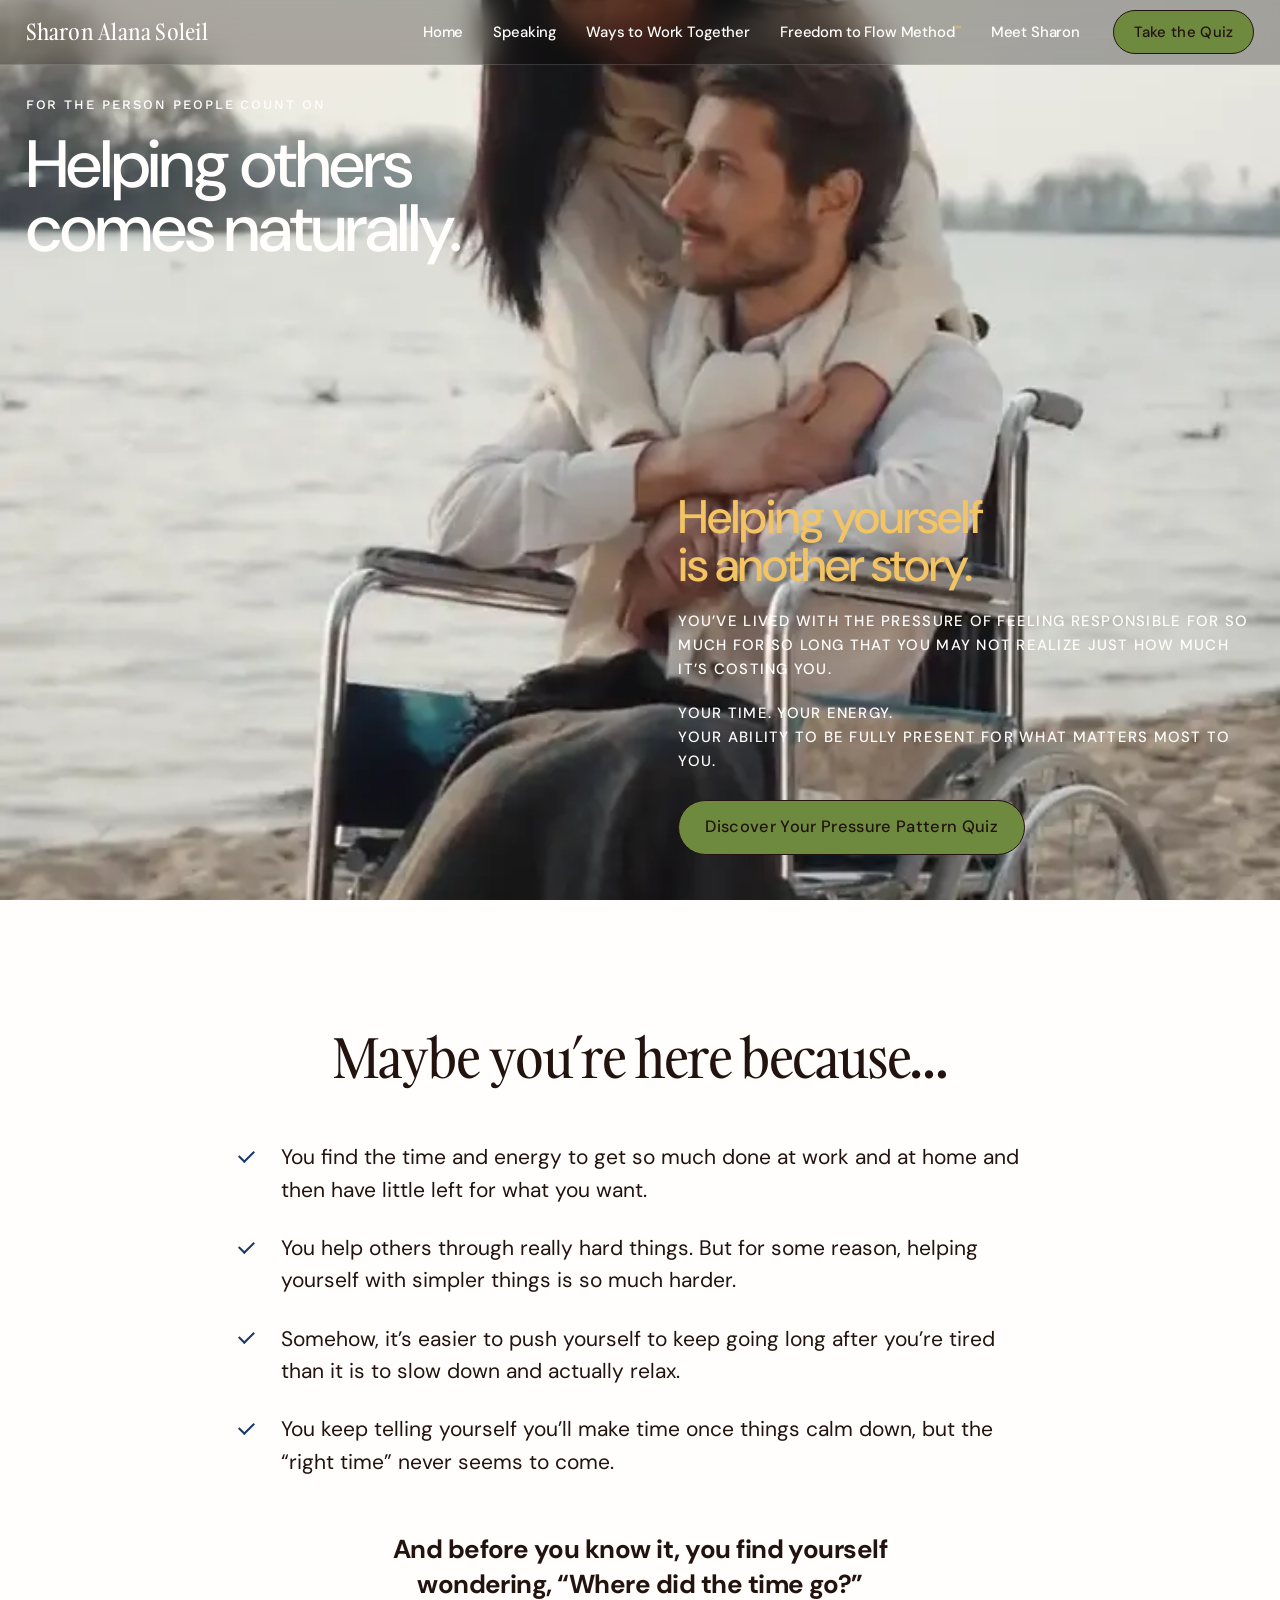
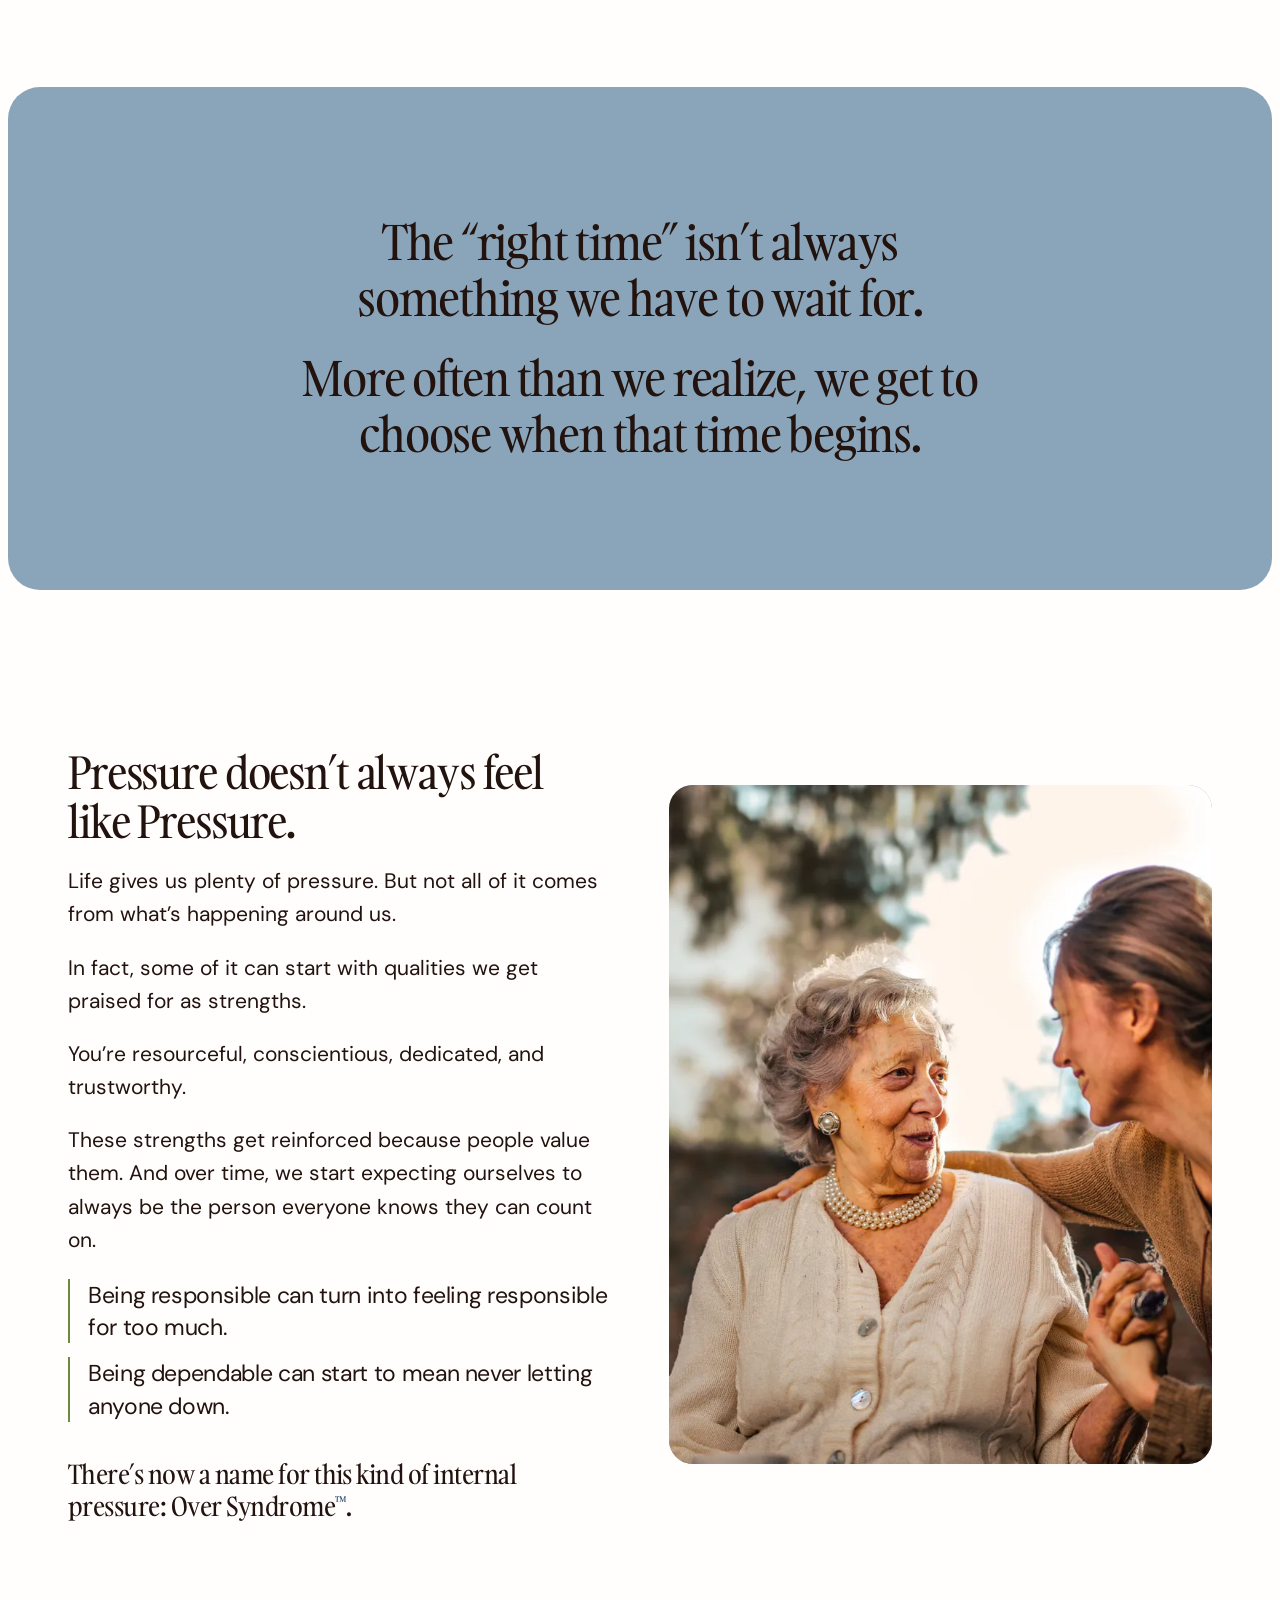
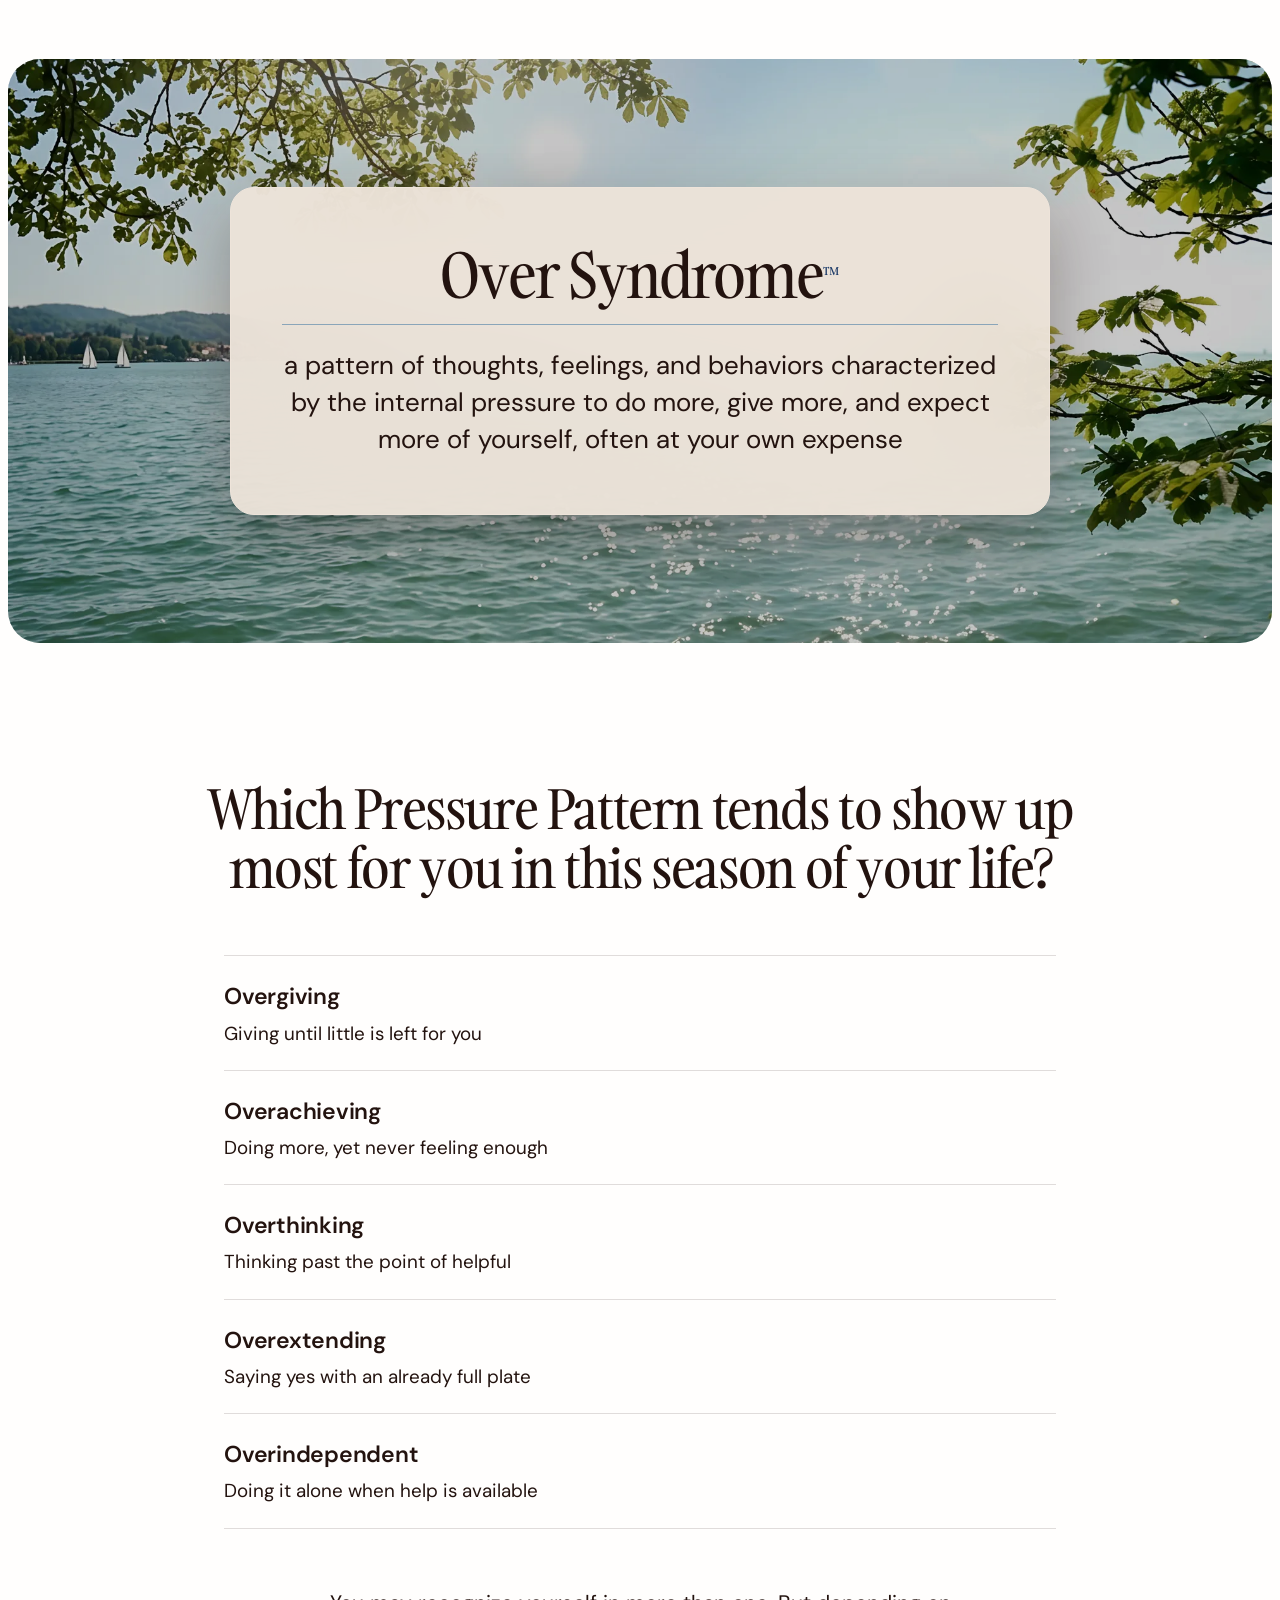
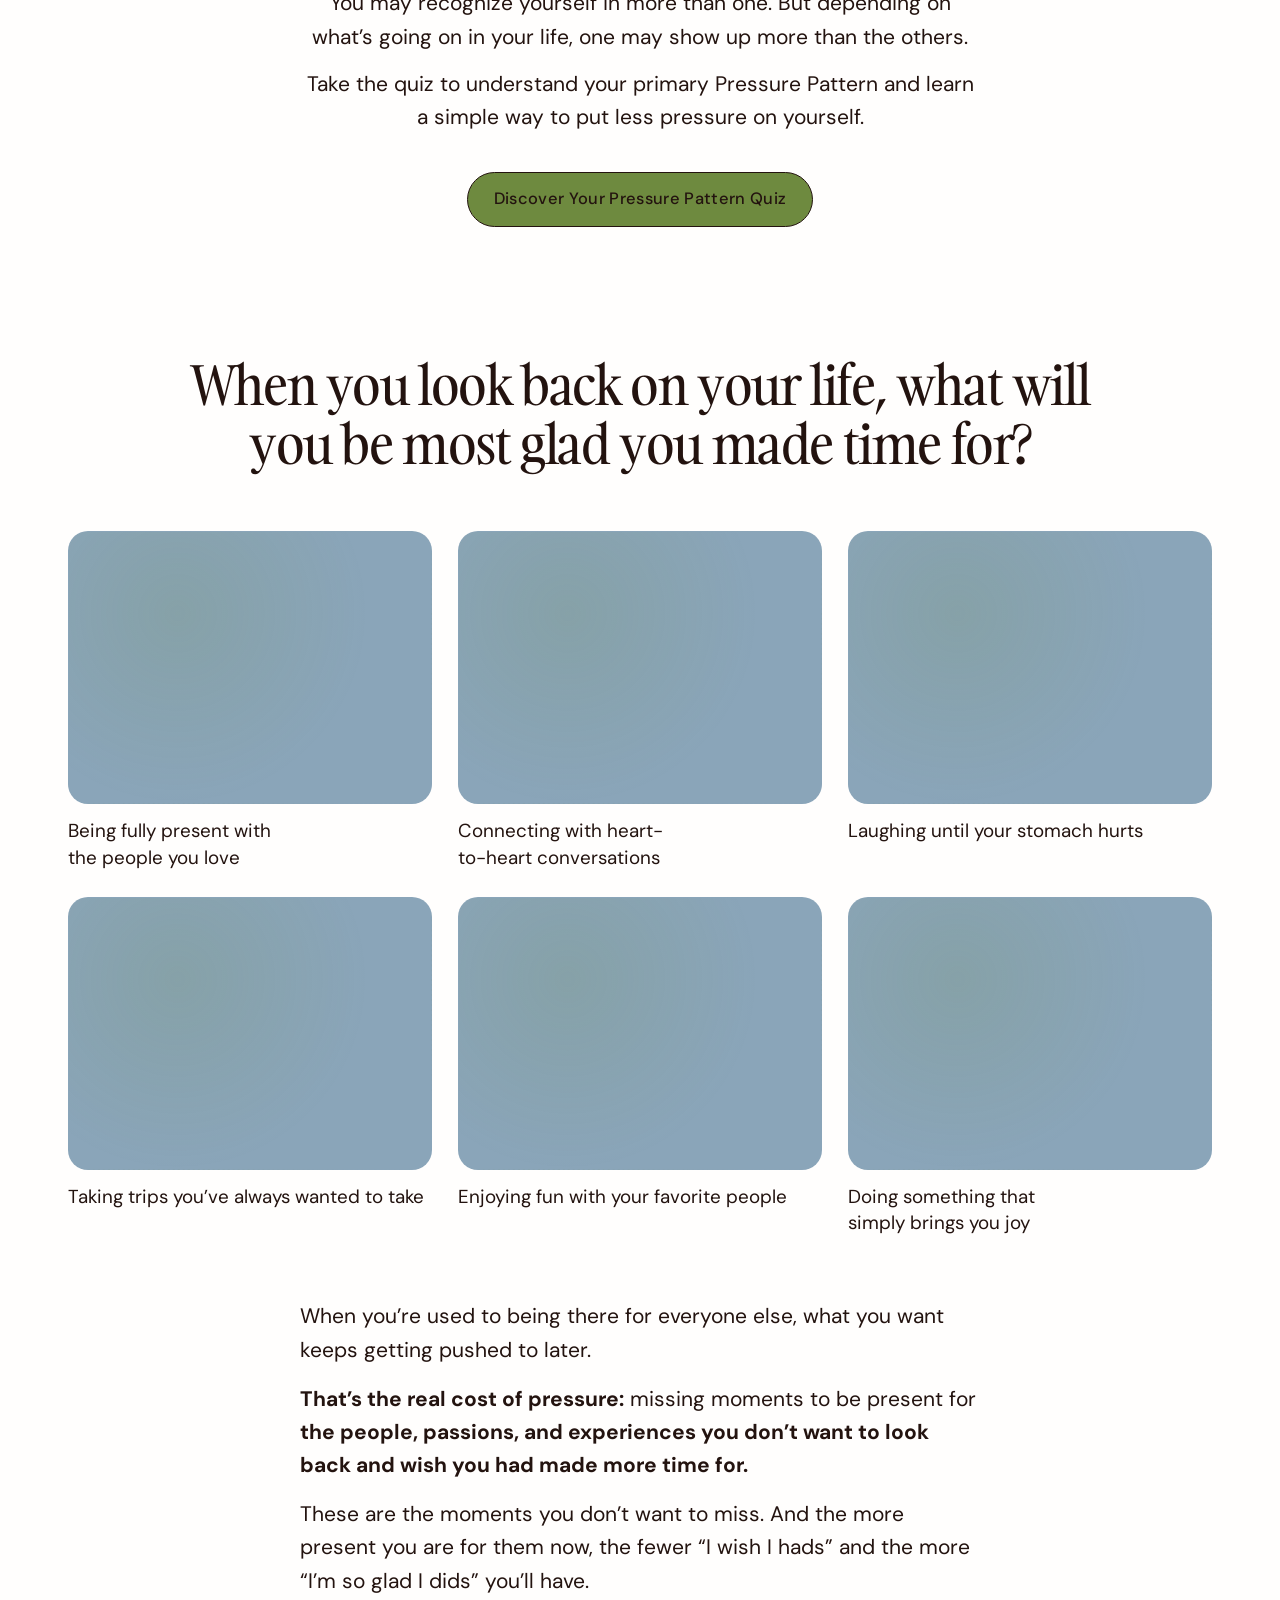
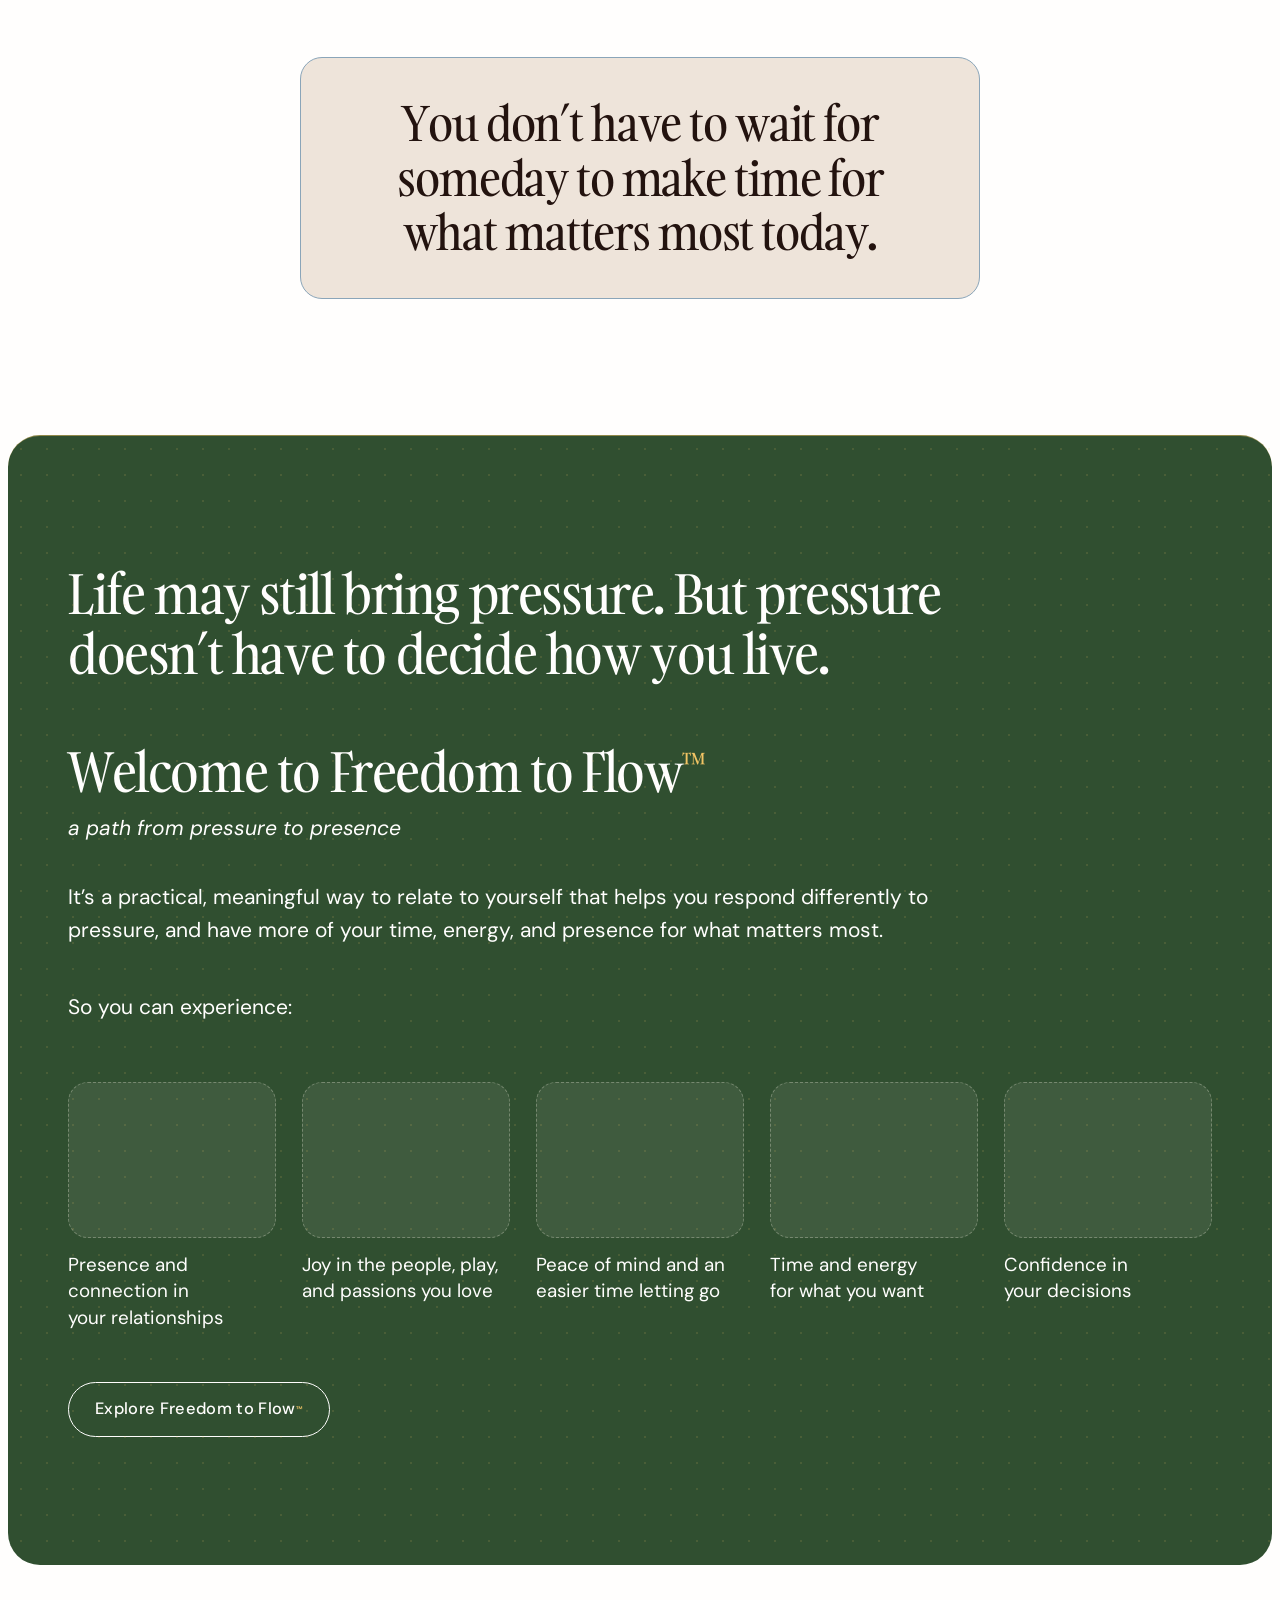
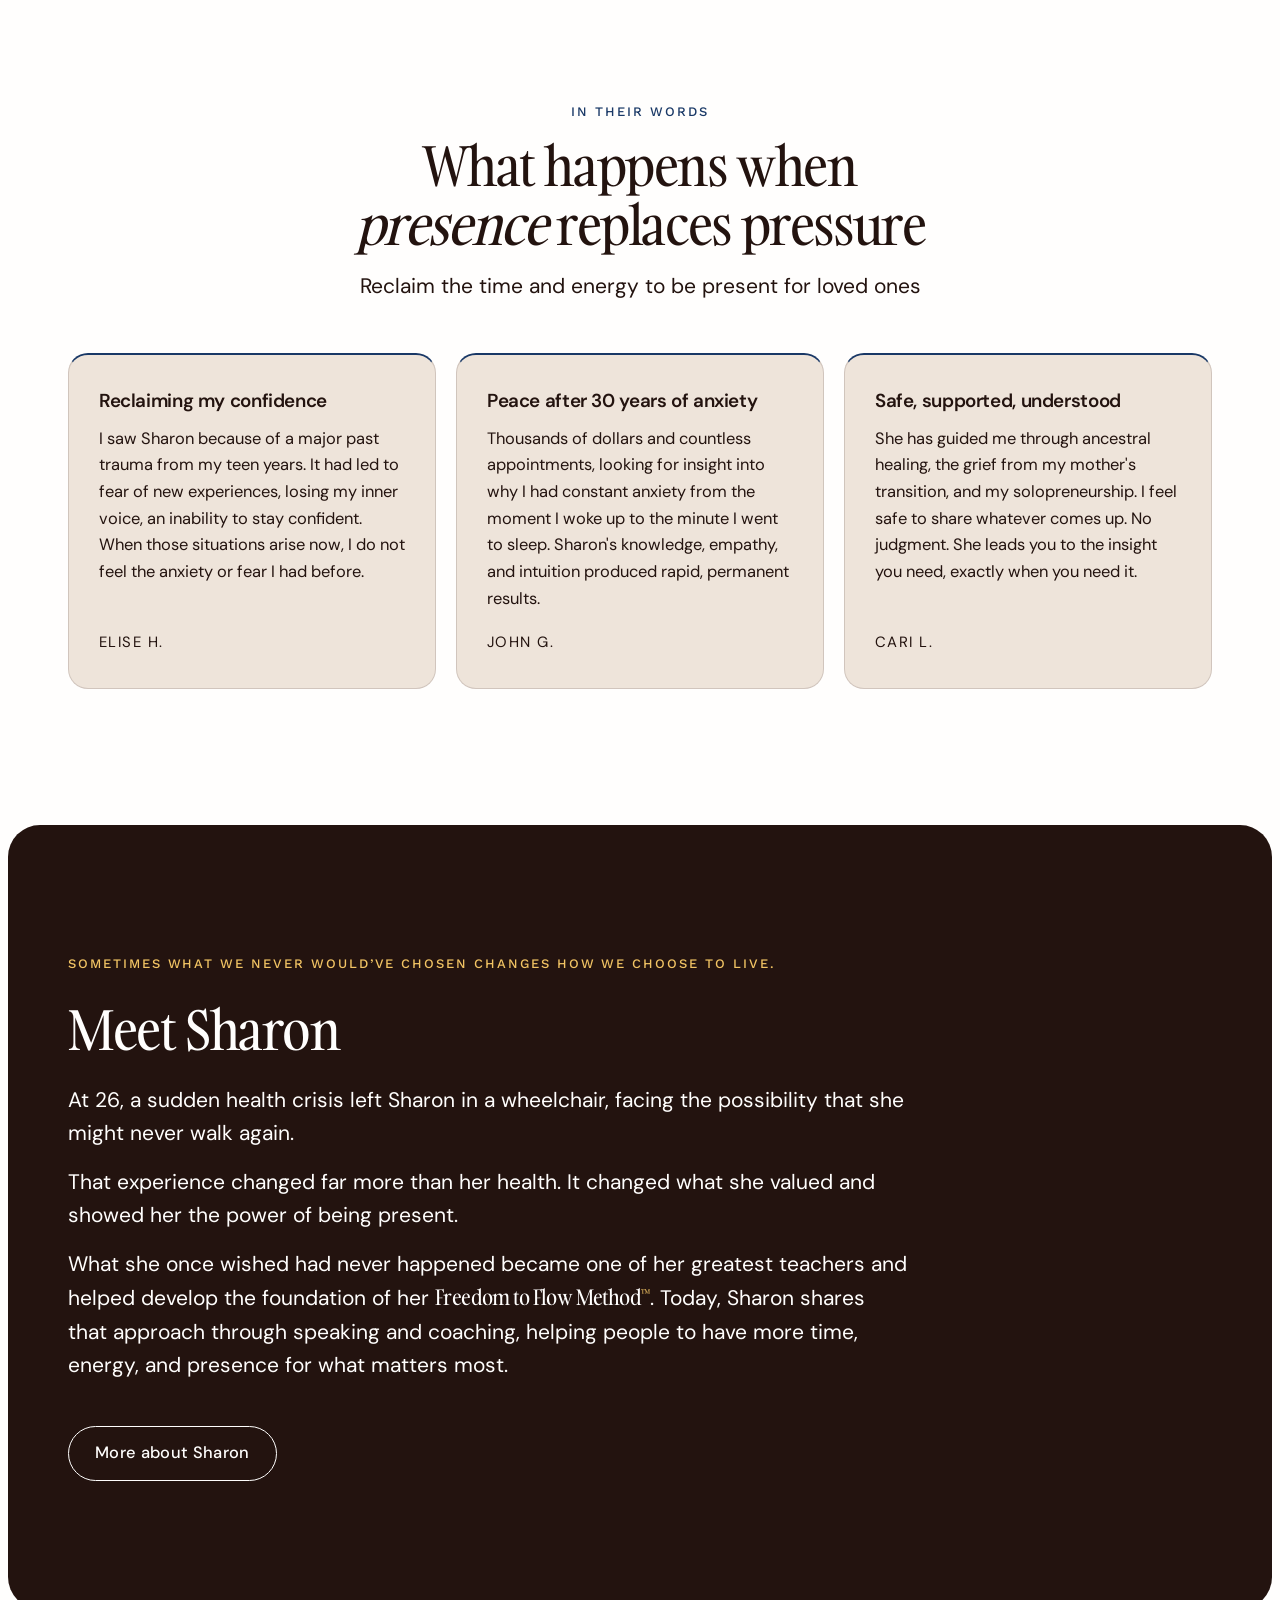
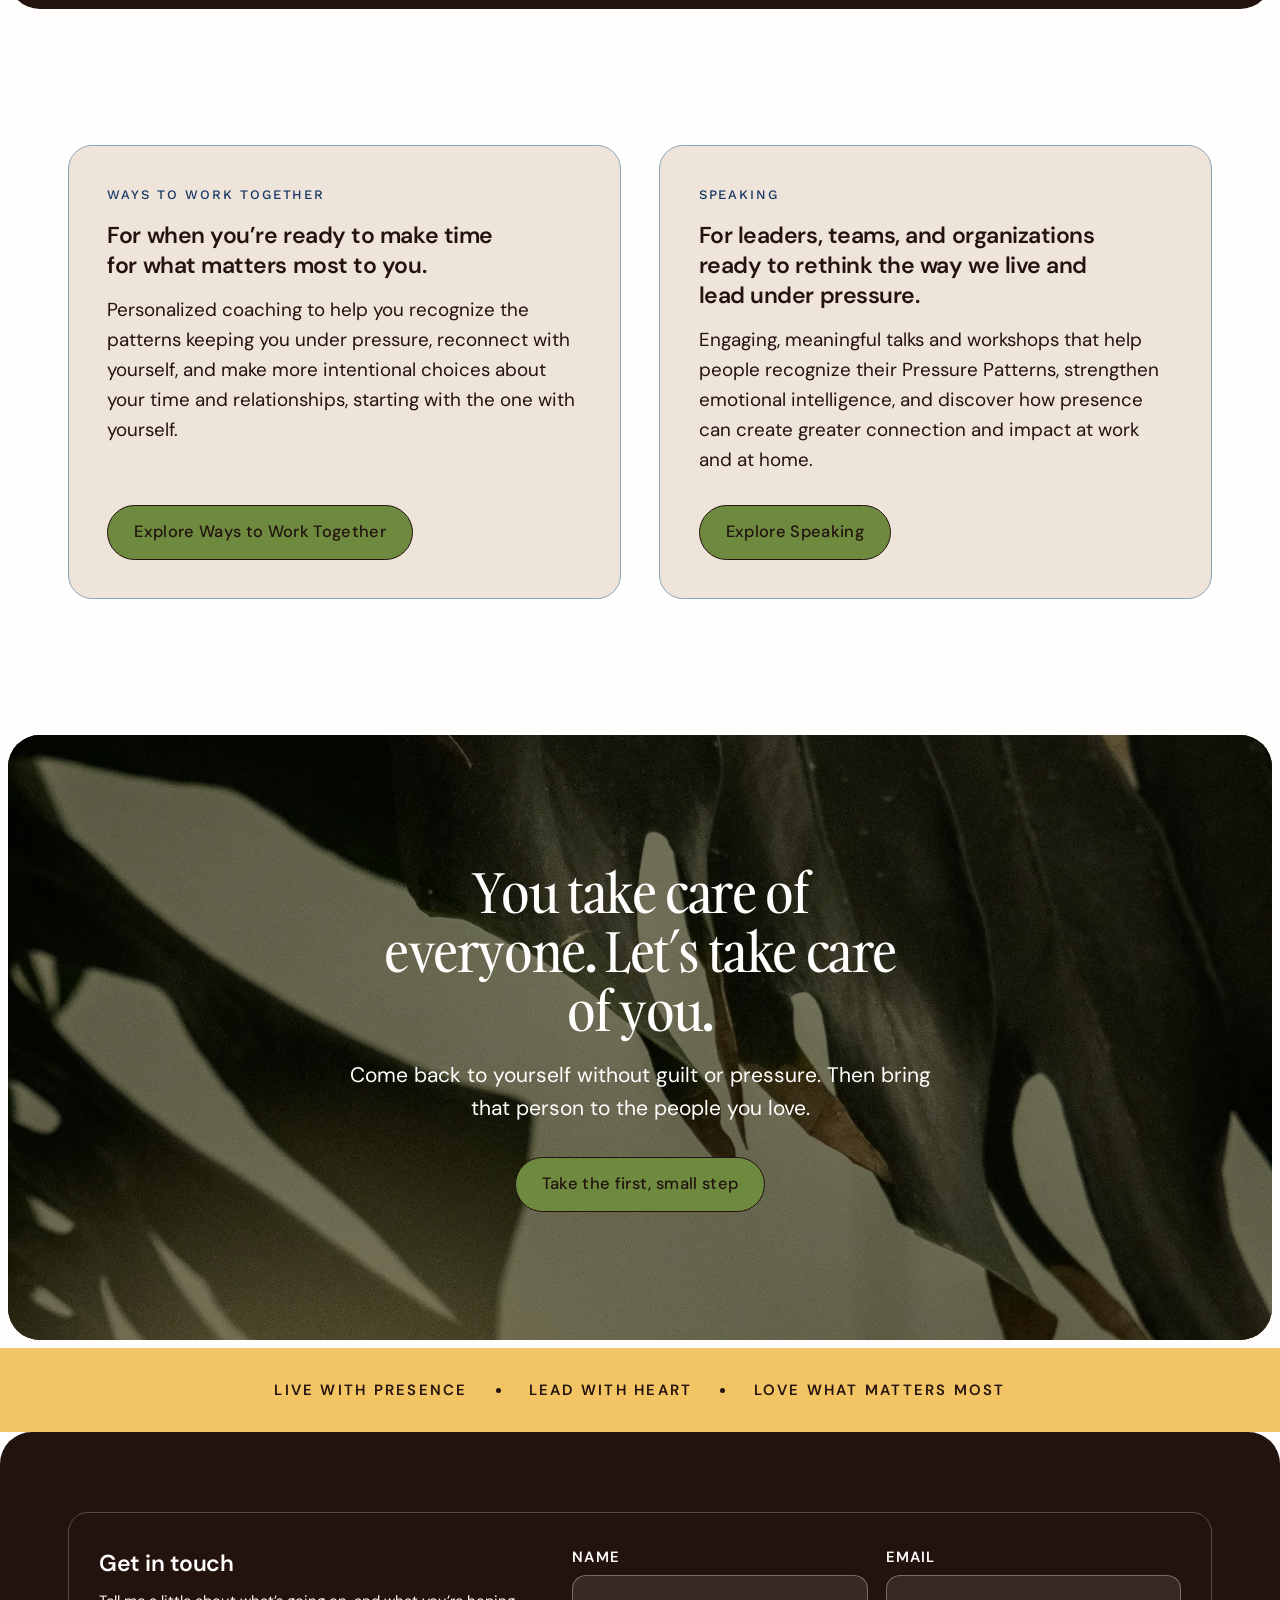
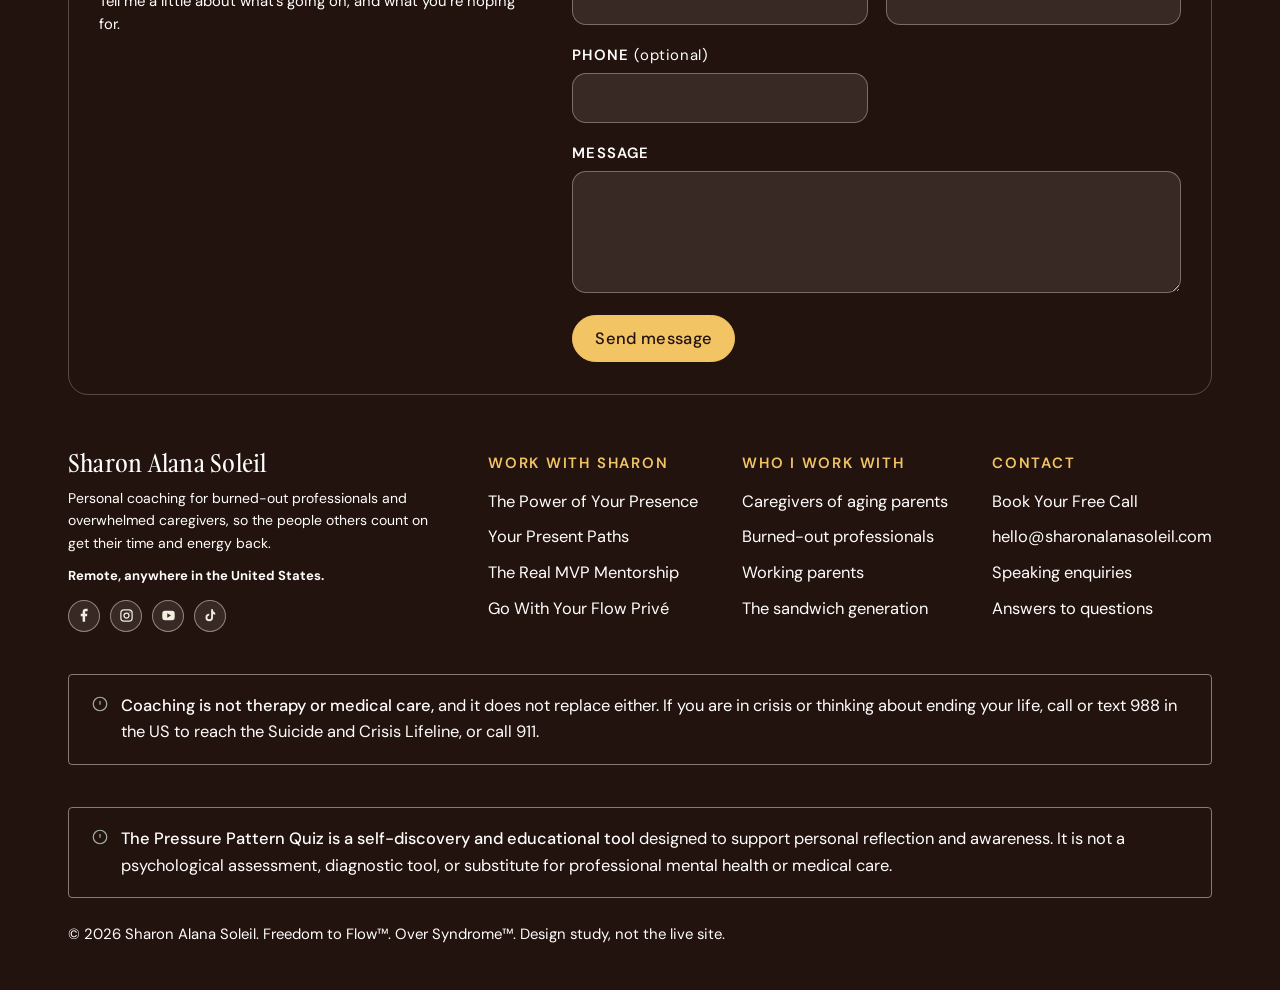
==== commit d1b9d551: "Take #FFFEFD as the page ground The chart adds an eighth colour and the white becomes the main backg" ====
--- a/index.html
+++ b/index.html
@@ -7,7 +7,7 @@
 <link rel="preconnect" href="https://fonts.googleapis.com">
 <link rel="preconnect" href="https://fonts.gstatic.com" crossorigin>
 <link href="https://fonts.googleapis.com/css2?family=DM+Sans:ital,opsz,wght@0,9..40,400..700;1,9..40,400..700&amp;family=Work+Sans:wght@500&amp;display=swap" rel="stylesheet">
-<link rel="stylesheet" href="styles.css?v=128">
+<link rel="stylesheet" href="styles.css?v=129">
 </head>
 <body>
 
--- a/styles.css
+++ b/styles.css
@@ -11,32 +11,37 @@
 }
 
 :root{
-  /* The client palette. Seven grounds, and only the pairings below go on them.
-     Where a role had a choice, it takes the strongest approved pair, so body copy
-     stays at 7:1 wherever the palette allows it. */
-  --off-white:#EEE4DA;      /* the main ground */
+  /* The client palette. Eight grounds, and only the pairings on the chart go on
+     them. Where a role had a choice, it takes the strongest approved pair, so body
+     copy stays at 7:1 wherever the palette allows it. */
+  --white:#FFFEFD;          /* the main ground */
+  --off-white:#EEE4DA;      /* the tan, now a second ground for cards and bands */
   --dark-blue:#193866;
   --light-blue:#8AA5B9;
   --dark-brown:#23130F;
-  --green:#6E8A3F;          /* primary green. Only above 24px on the off white */
+  --green:#6E8A3F;          /* primary green. Only above 24px on the white and the tan */
   --yellow:#F2C464;
   --dark-green:#304F30;
 
-  /* roles, mapped onto those seven */
-  --cream:var(--off-white);        /* the page ground, and type on the dark grounds */
-  --paper:var(--off-white);
-  --ink:var(--dark-brown);         /* body copy on the off white. 14.29:1 */
+  /* roles, mapped onto those eight */
+  --cream:var(--white);            /* the page ground, and type on the dark grounds:
+                                      17.8:1 on the brown, 11.59 on the blue, 9.12 on
+                                      the dark green - each about a quarter stronger
+                                      than the tan it replaces */
+  --paper:var(--off-white);        /* cards and panels, so they lift off the white */
+  --ink:var(--dark-brown);         /* body copy on the white. 17.8:1 */
   --heading:var(--dark-brown);
   --dark:var(--dark-brown);        /* the deep ground: footer, photo bands, band-work */
-  --soft:var(--dark-blue);         /* eyebrows, links and rules on the off white. 9.31:1 */
+  --soft:var(--dark-blue);         /* eyebrows, links and rules on the white. 11.59:1 */
   --jade:var(--dark-blue);
   --terra:var(--dark-blue);
-  --palm:var(--green);             /* rules and marks, and headings over 24px */
+  --palm:var(--green);             /* rules and marks only: 3.88:1 on the white,
+                                      which the chart flags even above 24px */
   --gold:var(--yellow);
   --on-dark:var(--yellow);
   --btn:var(--green);              /* the primary pill */
   --btn-ink:var(--dark-brown);     /* the only label the green takes at any size. 4.58:1 */
-  --btn-hover:var(--off-white);
+  --btn-hover:var(--white);        /* dark brown on it, 17.8:1 */
   --jade-light:var(--yellow);      /* the icons on the deep green band */
   --wash-sun:var(--off-white);
   --wash-honey:var(--off-white);
@@ -58,7 +63,7 @@
   --body:'DM Sans', system-ui, sans-serif;
   --label:'Work Sans','DM Sans', system-ui, sans-serif;   /* the eyebrows only */
   --wonk:normal;
-  --heading:var(--dark-brown);                                 /* 10.9:1 on cream */
+  --heading:var(--dark-brown);                                 /* 17.8:1 on the white */
   /* One ladder, nine steps, roughly a 1.2 ratio at the top and tighter at the bottom.
      Every step is a rem + vw hybrid so browser text-resize keeps scaling it (WCAG 1.4.4),
      and nothing sits below 14px: this audience reads it on tired eyes. */
@@ -127,7 +132,7 @@
    them out of the bar instead of letting it grow (WCAG 1.4.4) */
 .nav{display:flex;align-items:center;justify-content:space-between;gap:clamp(10px,1.6vw,26px);
   flex-wrap:wrap;min-height:64px;padding:0 clamp(16px,2vw,34px);max-width:1720px;margin:0 auto;position:relative}
-@supports not ((backdrop-filter:blur(1px)) or (-webkit-backdrop-filter:blur(1px))){header{background:rgba(238,228,218,.97)}}
+@supports not ((backdrop-filter:blur(1px)) or (-webkit-backdrop-filter:blur(1px))){header{background:rgba(255,254,253,.97)}}
 .mark{font-family:var(--display);font-size:clamp(1.1875rem, 1.1rem + .35vw, 1.375rem);letter-spacing:.01em;display:flex;align-items:center;gap:9px;line-height:1;white-space:nowrap;color:var(--ink);transition:color .4s ease,font-size .45s cubic-bezier(.2,.8,.2,1),letter-spacing .45s ease}
 .nav-links{display:flex;gap:6px;align-items:center;margin-left:auto}
 .nav-links .nav-cta{display:none}  /* only inside the mobile menu */
@@ -148,7 +153,7 @@
   .nav-links{
     display:none;position:absolute;top:calc(100% + 8px);left:0;right:0;
     flex-direction:column;align-items:stretch;gap:0;
-    background:rgba(238,228,218,.985);-webkit-backdrop-filter:blur(19px);backdrop-filter:blur(19px);
+    background:rgba(255,254,253,.985);-webkit-backdrop-filter:blur(19px);backdrop-filter:blur(19px);
     border:1px solid rgba(35,19,15,.1);border-radius:20px;
     padding:12px 20px;box-shadow:0 20px 40px rgba(35,19,15,.12)
   }
@@ -274,14 +279,14 @@
 /* over the film the bar is frosted glass rather than clear: a black tint matching the
    hero's own overlay, blurred, so the wordmark and links sit on an even ground instead
    of on whatever the footage happens to be doing behind them */
-header.on-hero{background:rgba(0,0,0,.30);border-bottom-color:rgba(238,228,218,.16);
+header.on-hero{background:rgba(0,0,0,.30);border-bottom-color:rgba(255,254,253,.16);
   -webkit-backdrop-filter:blur(16px) saturate(1.25);backdrop-filter:blur(16px) saturate(1.25)}
 /* without backdrop-filter the tint has to carry it alone */
 @supports not ((backdrop-filter:blur(1px)) or (-webkit-backdrop-filter:blur(1px))){
   header.on-hero{background:rgba(0,0,0,.52)}
 }
 header.on-hero .mark,header.on-hero .nav-links a{color:var(--cream)}
-header.on-hero .nav-links a:hover{background:rgba(238,228,218,.18)}
+header.on-hero .nav-links a:hover{background:rgba(255,254,253,.18)}
 header.on-hero .nav-toggle span{background:var(--cream)}
 header.on-hero .tm{color:var(--on-dark)}
 /* the mobile menu panel is light, so the cream treatment comes off while it is open */
@@ -861,8 +866,8 @@
 .band-glasslit{position:relative;overflow:hidden}
 .band-glasslit::before{content:"";position:absolute;top:-10%;left:50%;transform:translateX(-50%);width:min(680px,90%);height:340px;background:radial-gradient(ellipse at center,var(--wash-jade) 0%,transparent 70%);opacity:.9;pointer-events:none;z-index:0}
 .band-glasslit .wrap{position:relative;z-index:1}
-@supports not ((backdrop-filter:blur(1px)) or (-webkit-backdrop-filter:blur(1px))){.define{background:var(--paper)}header{background:rgba(238,228,218,.97)}}
-.define{max-width:820px;margin:clamp(26px,3vw,38px) auto 0;background:var(--cream);-webkit-backdrop-filter:blur(37.5px) saturate(1.3);backdrop-filter:blur(37.5px) saturate(1.3);border:1px solid var(--cream);box-shadow:0 4px 30px rgba(35,19,15,.06);border-radius:24px;padding:clamp(38px,4.4vw,58px) clamp(28px,4vw,56px);text-align:center}
+@supports not ((backdrop-filter:blur(1px)) or (-webkit-backdrop-filter:blur(1px))){.define{background:var(--paper)}header{background:rgba(255,254,253,.97)}}
+.define{max-width:820px;margin:clamp(26px,3vw,38px) auto 0;background:var(--paper);-webkit-backdrop-filter:blur(37.5px) saturate(1.3);backdrop-filter:blur(37.5px) saturate(1.3);border:1px solid var(--paper);box-shadow:0 4px 30px rgba(35,19,15,.06);border-radius:24px;padding:clamp(38px,4.4vw,58px) clamp(28px,4vw,56px);text-align:center}
 .d-term{display:flex;align-items:baseline;justify-content:center;gap:9px;flex-wrap:wrap;border-bottom:1px solid var(--hair-jade);padding-bottom:18px}
 .d-word{font-family:var(--display);font-weight:400;font-size:clamp(2.25rem, 1.55rem + 2.9vw, 4.125rem);line-height:1;letter-spacing:-.034em;margin:0}
 /* the define card is always a light glass surface, even inside photo bands */
@@ -872,7 +877,7 @@
 .d-def{margin:22px auto 0;font-size:var(--type-sub);line-height:1.42;color:var(--ink);max-width:42ch}
 /* compact callout variant of the definition entry */
 /* on a photo the frosted card needs a near-solid ground to keep the ink legible */
-.band-img .define{margin-top:0;background:rgba(238,228,218,.95);border-color:var(--cream);box-shadow:0 26px 64px rgba(35,19,15,.3)}
+.band-img .define{margin-top:0;background:rgba(238,228,218,.95);border-color:var(--paper);box-shadow:0 26px 64px rgba(35,19,15,.3)}
 /* all the text lives inside the card here, so the photo needs less scrim */
 #define::before{background:rgba(0,0,0,.22)}
 .define.compact{margin:clamp(26px,3vw,38px) 0 0;max-width:640px;padding:clamp(24px,3vw,36px);text-align:left;border-radius:20px}
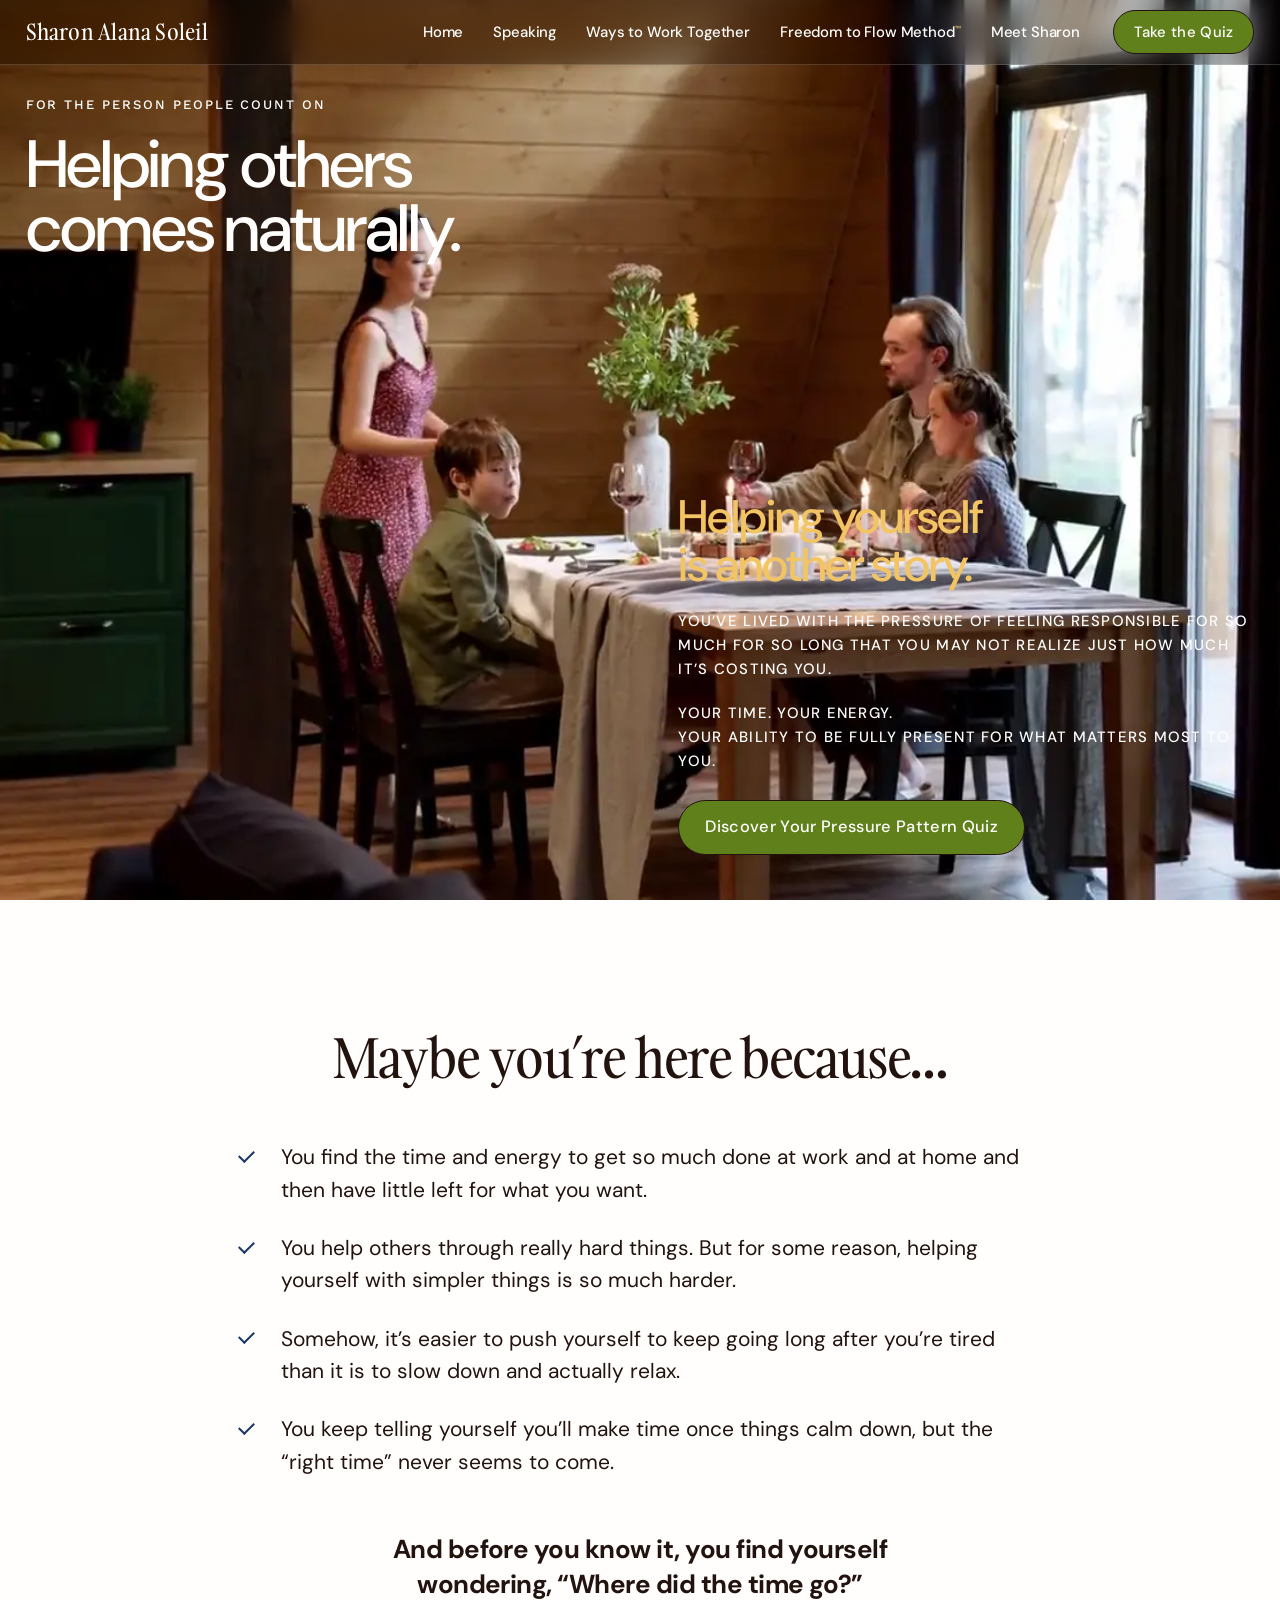
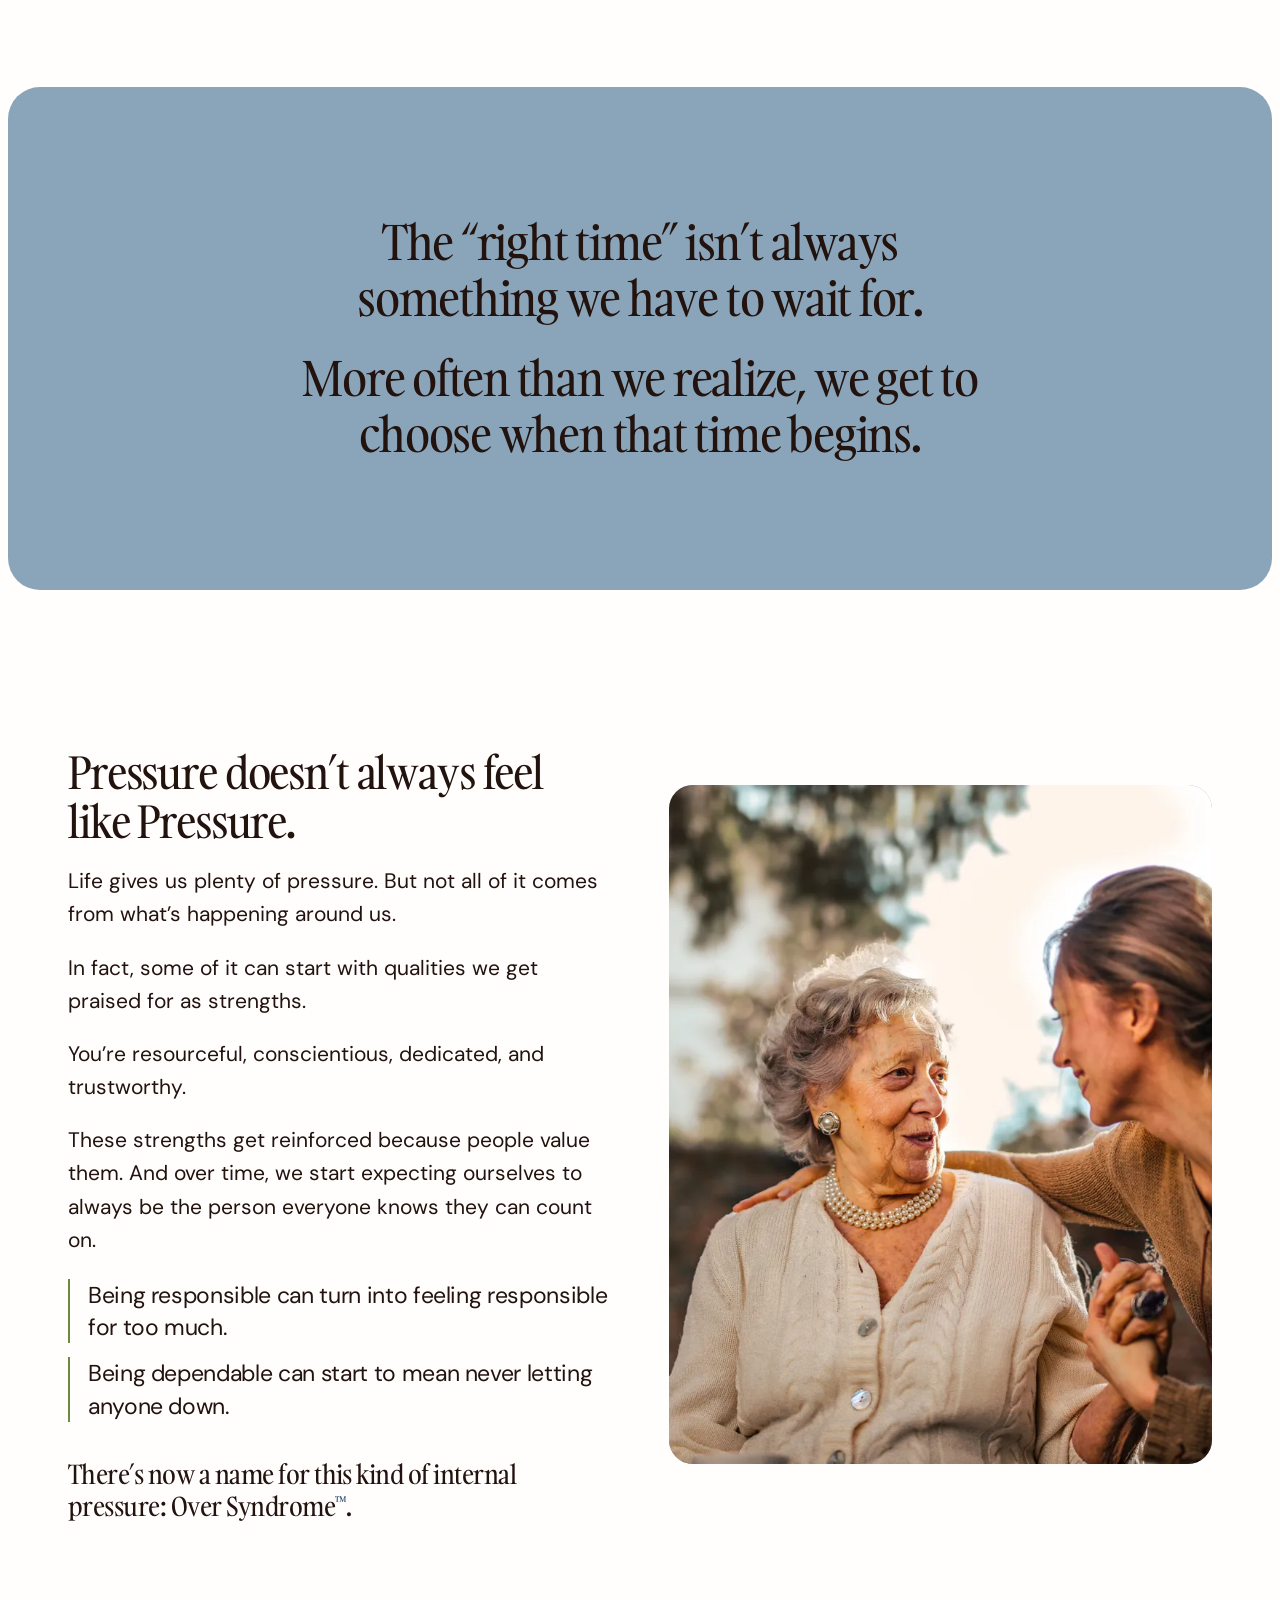
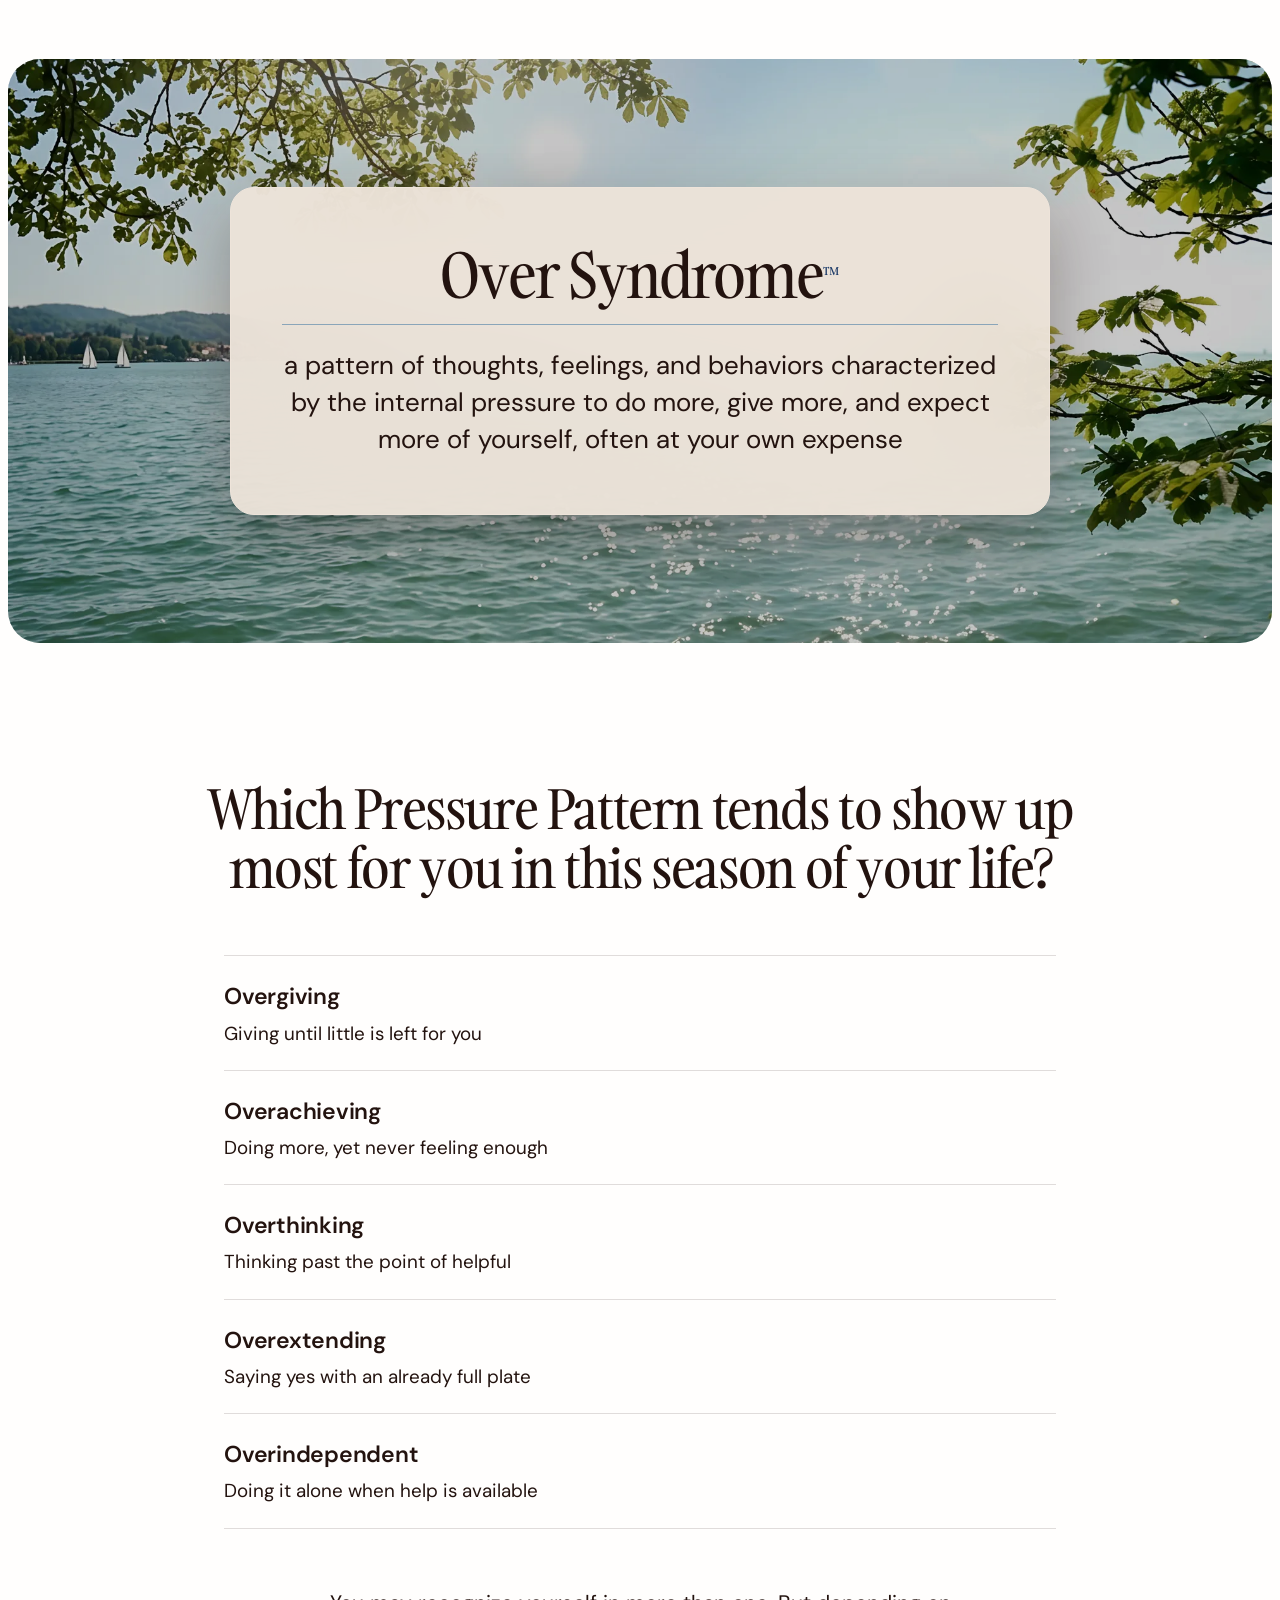
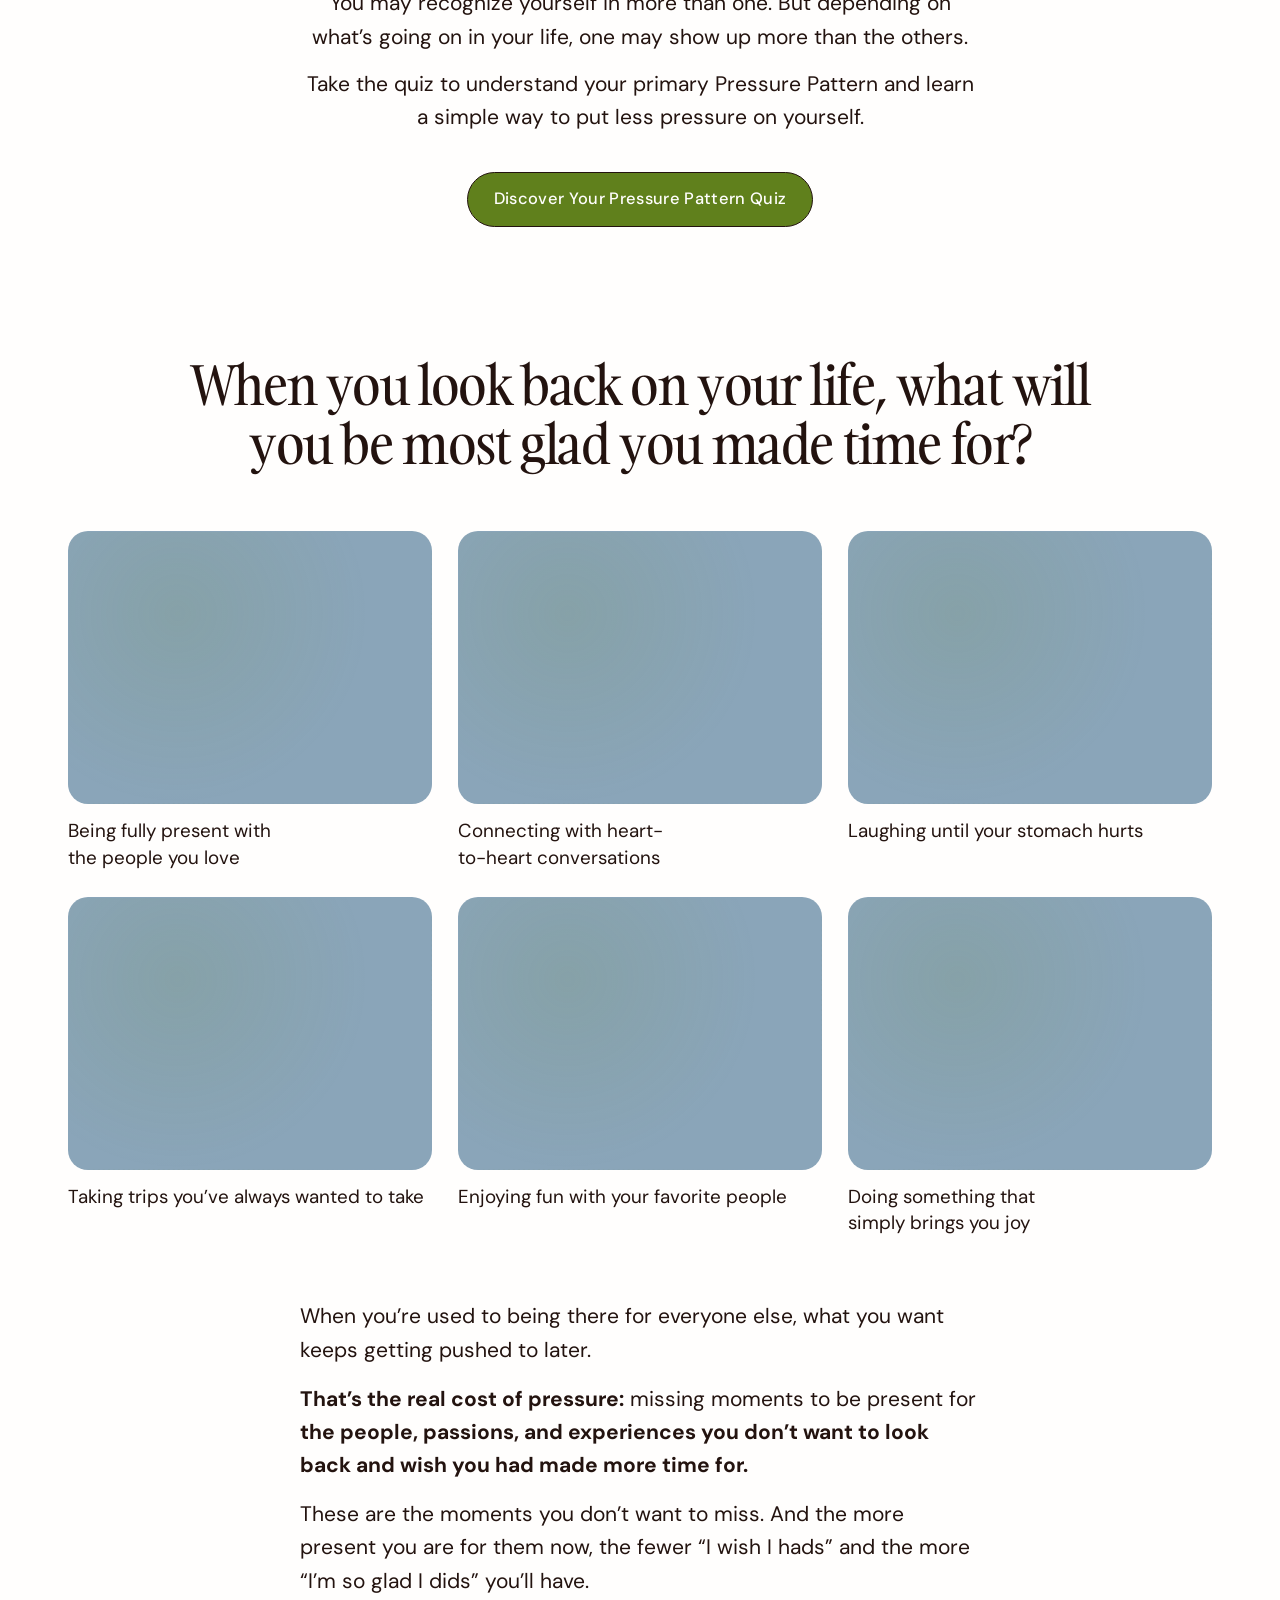
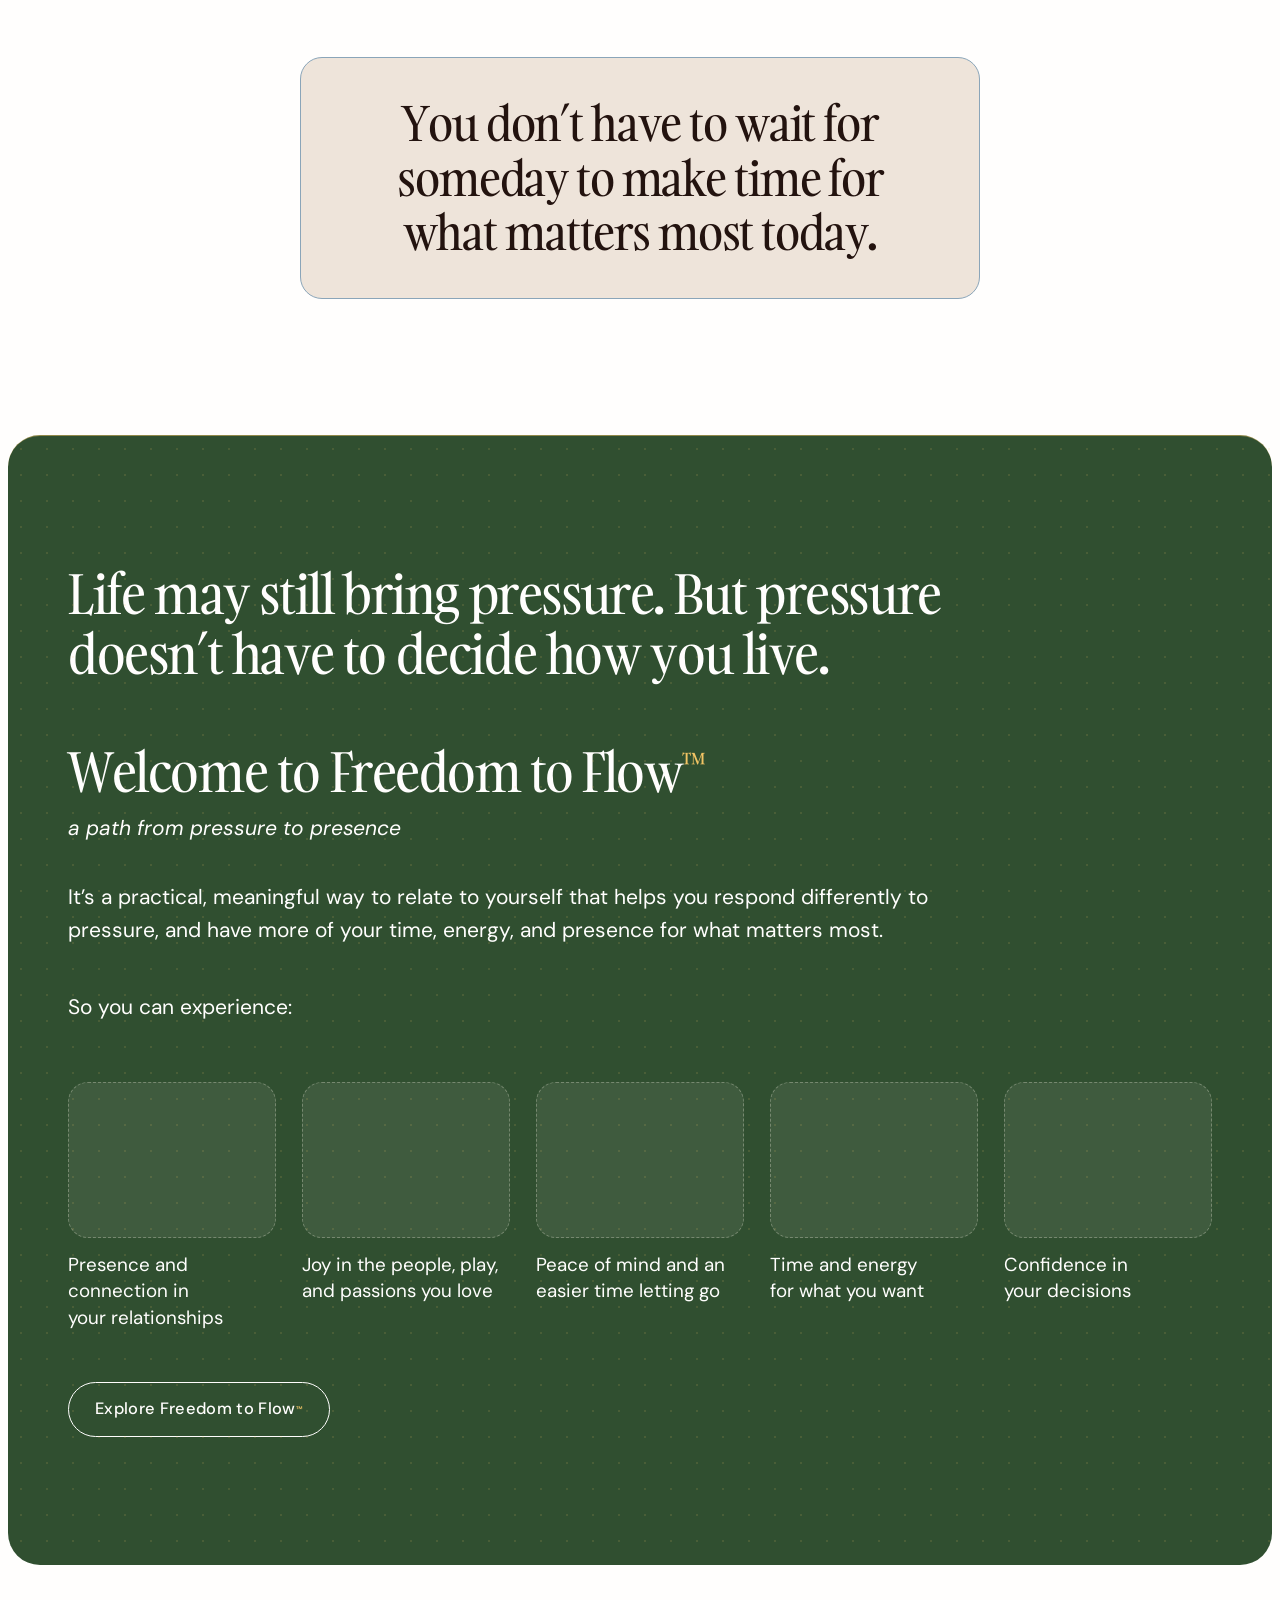
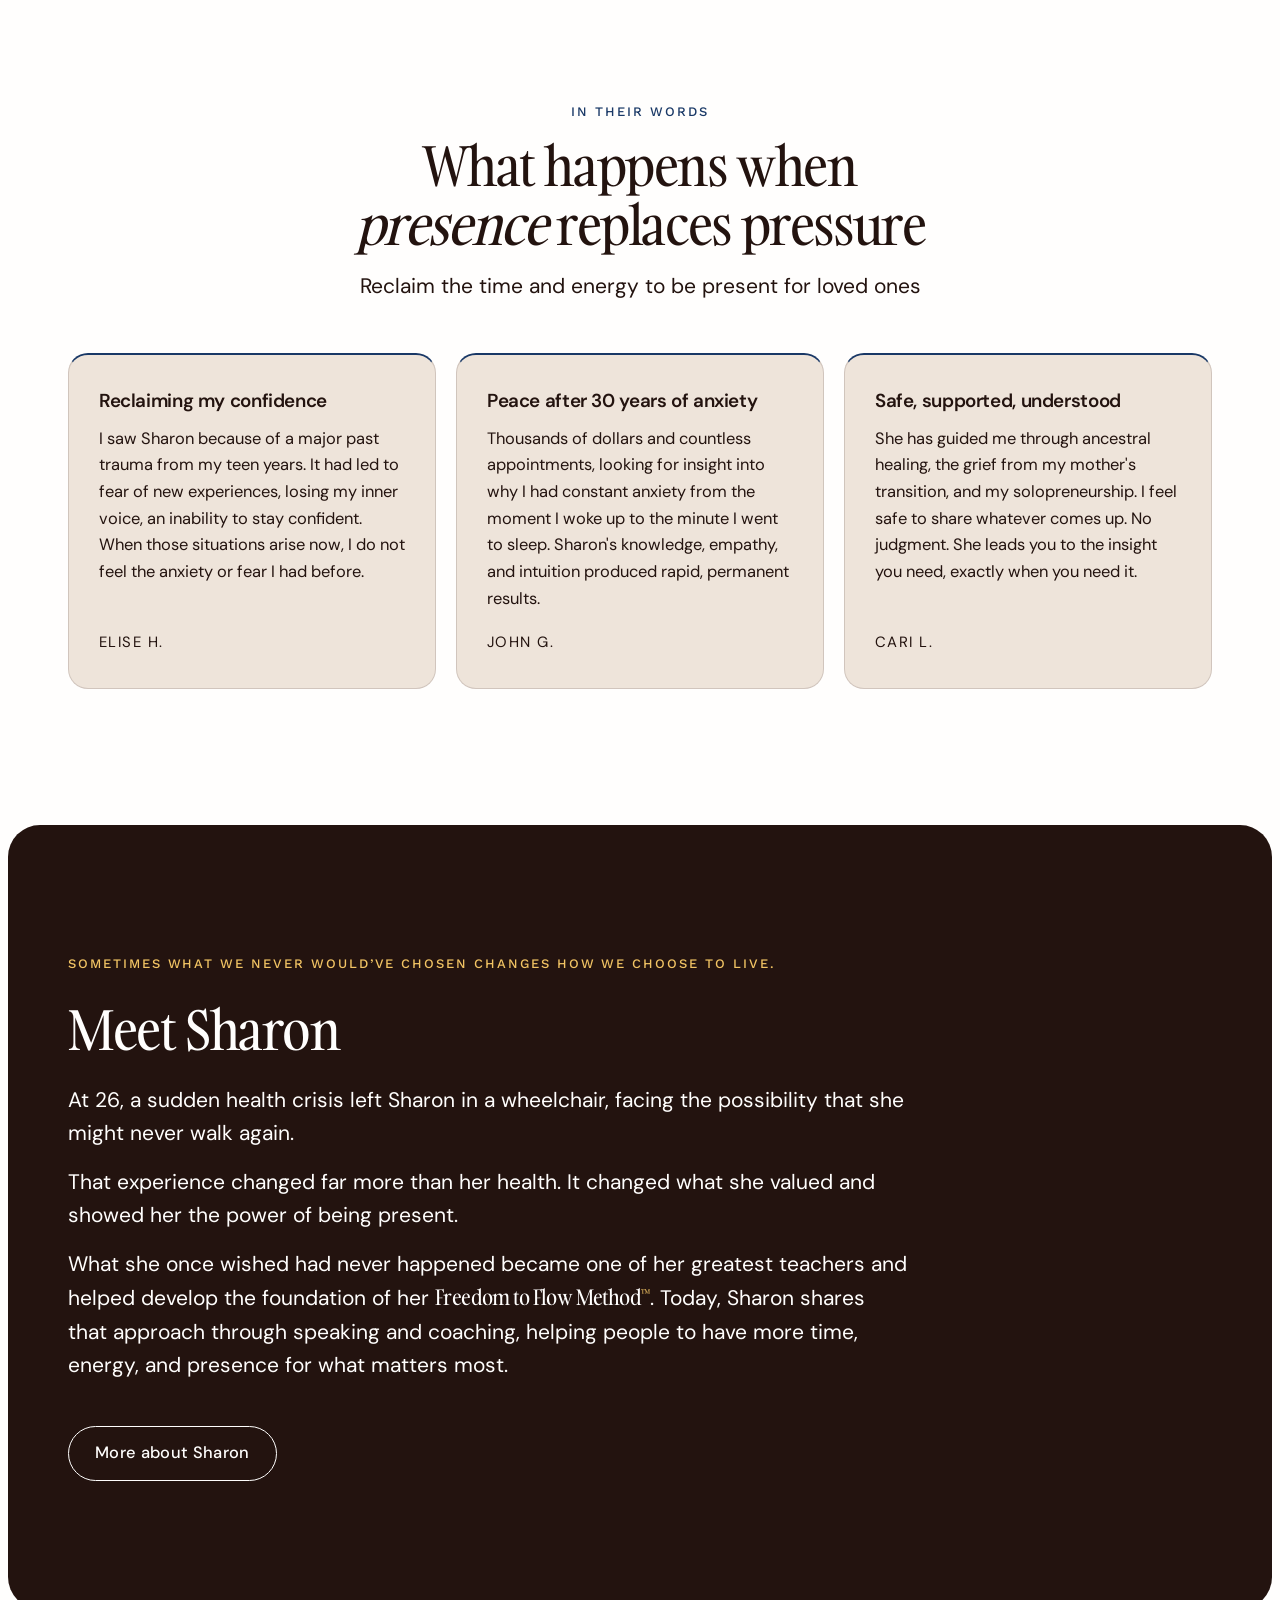
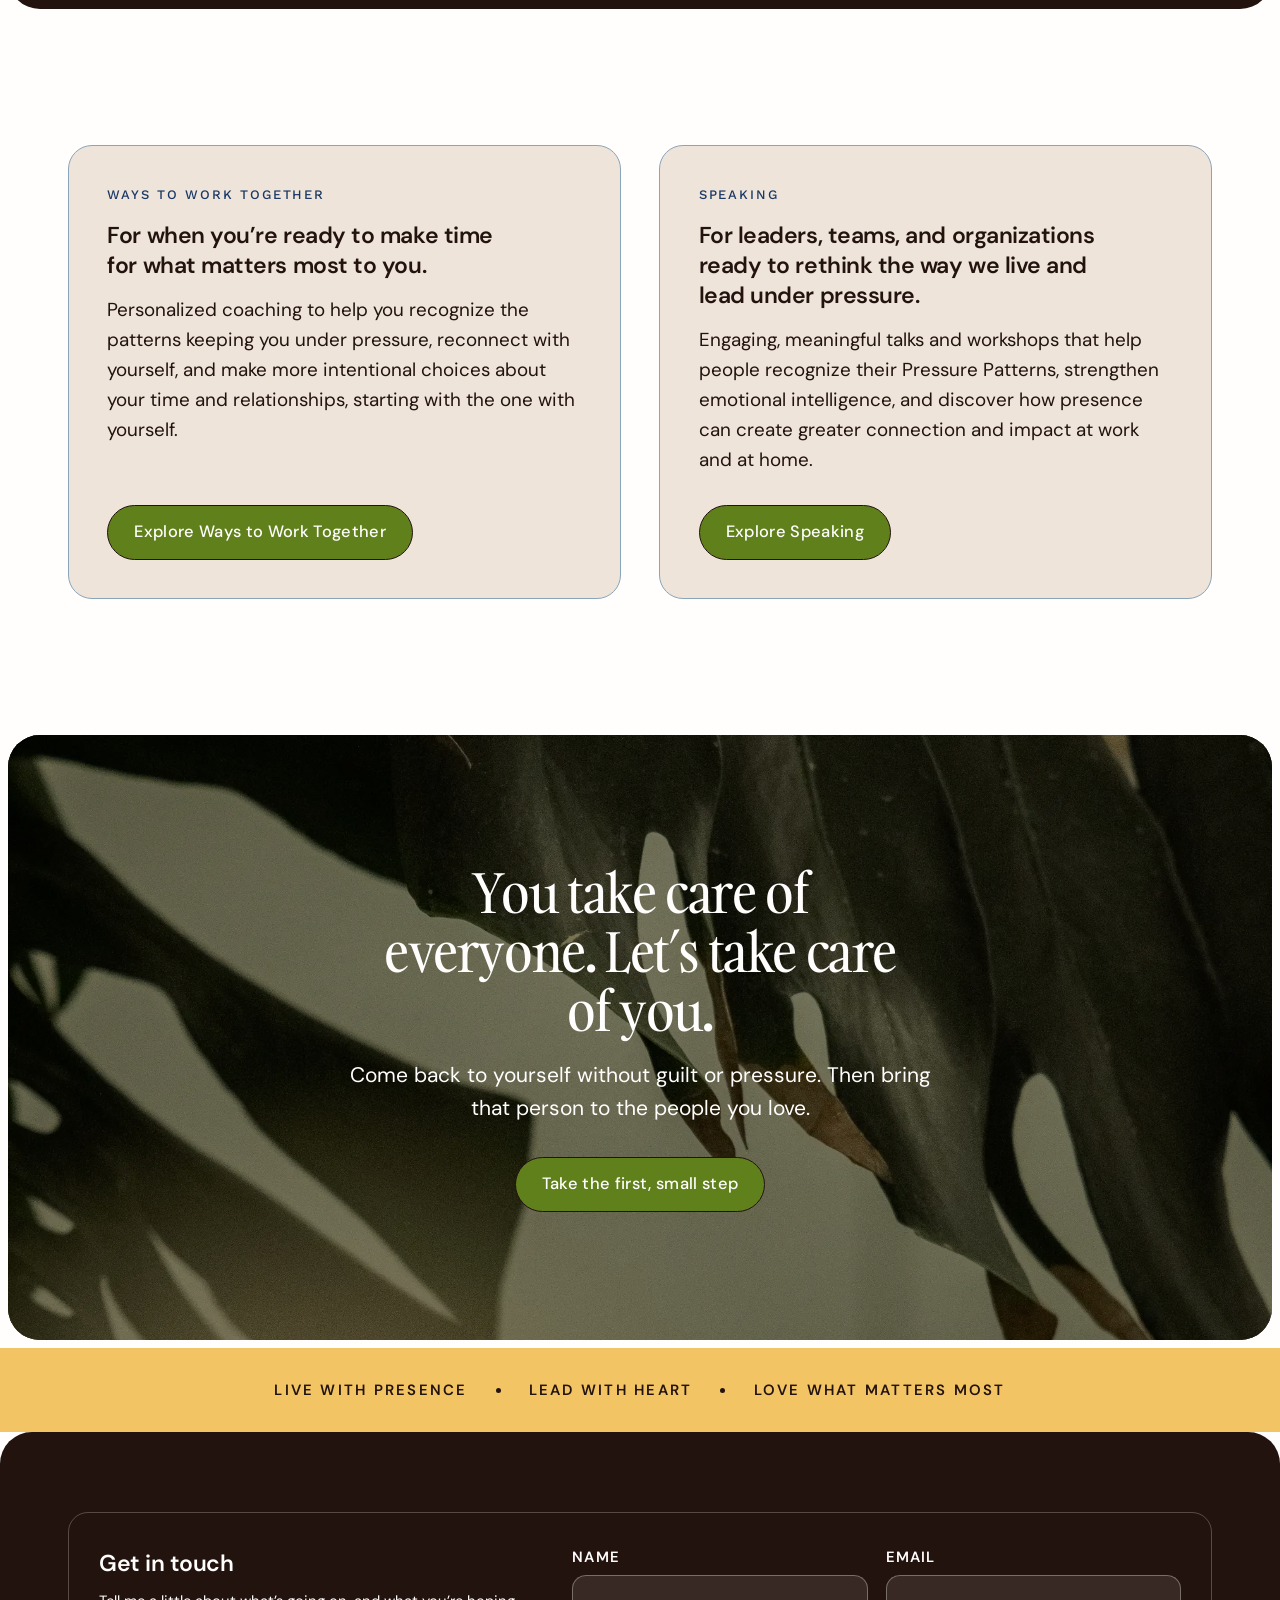
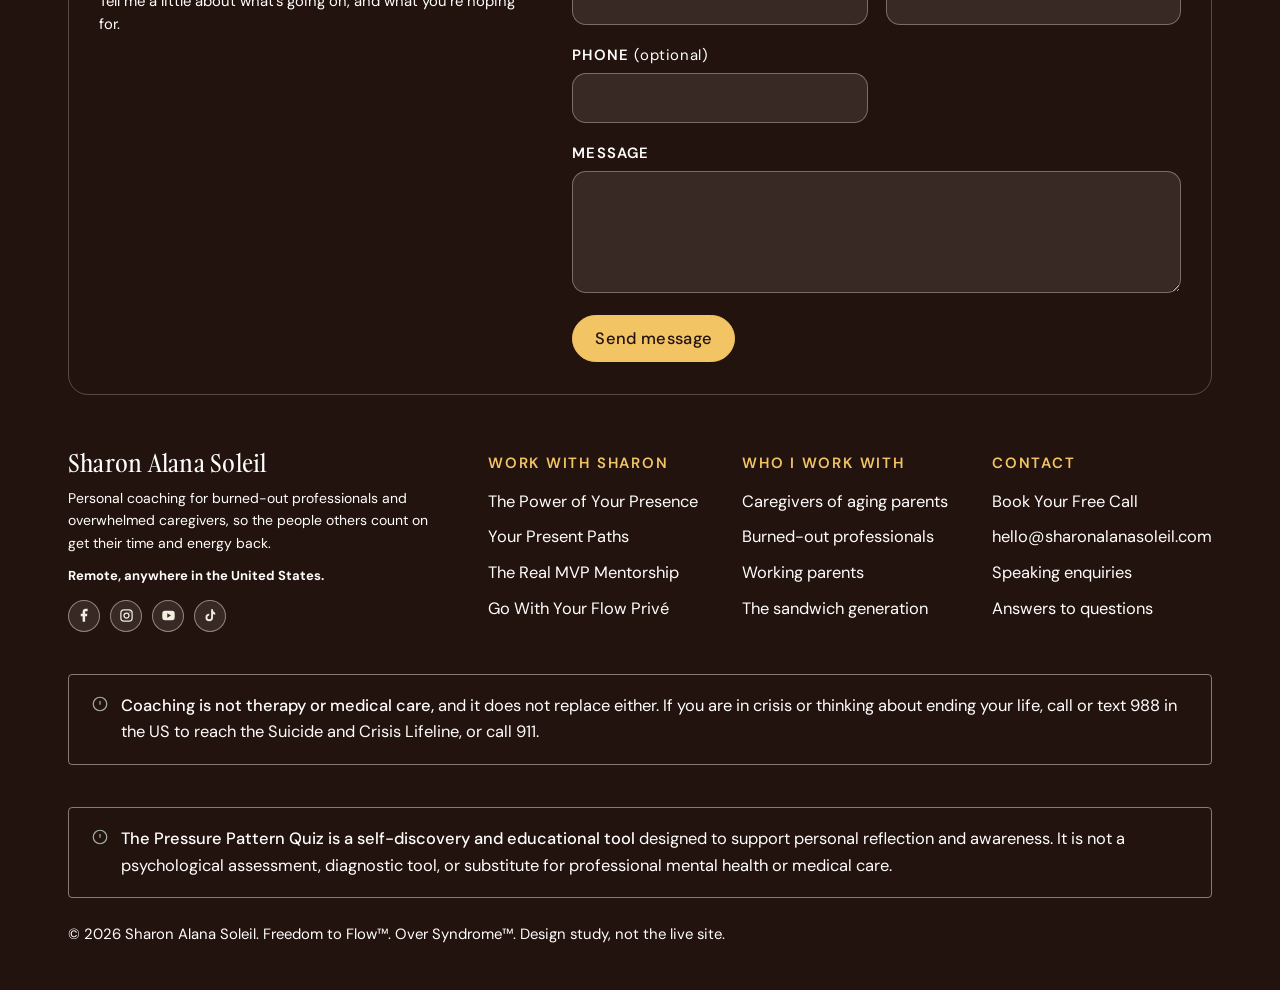
==== commit 004d57d7: "Put the primary pill on #60801C with a white label The pill runs a shade deeper than the chart's pri" ====
--- a/index.html
+++ b/index.html
@@ -7,7 +7,7 @@
 <link rel="preconnect" href="https://fonts.googleapis.com">
 <link rel="preconnect" href="https://fonts.gstatic.com" crossorigin>
 <link href="https://fonts.googleapis.com/css2?family=DM+Sans:ital,opsz,wght@0,9..40,400..700;1,9..40,400..700&amp;family=Work+Sans:wght@500&amp;display=swap" rel="stylesheet">
-<link rel="stylesheet" href="styles.css?v=129">
+<link rel="stylesheet" href="styles.css?v=130">
 </head>
 <body>
 
--- a/styles.css
+++ b/styles.css
@@ -39,8 +39,12 @@
                                       which the chart flags even above 24px */
   --gold:var(--yellow);
   --on-dark:var(--yellow);
-  --btn:var(--green);              /* the primary pill */
-  --btn-ink:var(--dark-brown);     /* the only label the green takes at any size. 4.58:1 */
+  /* the pill runs a shade deeper than the chart's primary green so it can carry the
+     white: #6E8A3F holds white at only 3.88:1, this holds it at 4.53. That is AA for
+     normal text but not the 7:1 the rest of the site keeps, and the margin over the
+     4.5 floor is three hundredths - it is as light as this pairing can go. */
+  --btn:#60801C;                   /* button ground only; --palm stays the chart green */
+  --btn-ink:var(--white);          /* 4.53:1 on it */
   --btn-hover:var(--white);        /* dark brown on it, 17.8:1 */
   --jade-light:var(--yellow);      /* the icons on the deep green band */
   --wash-sun:var(--off-white);
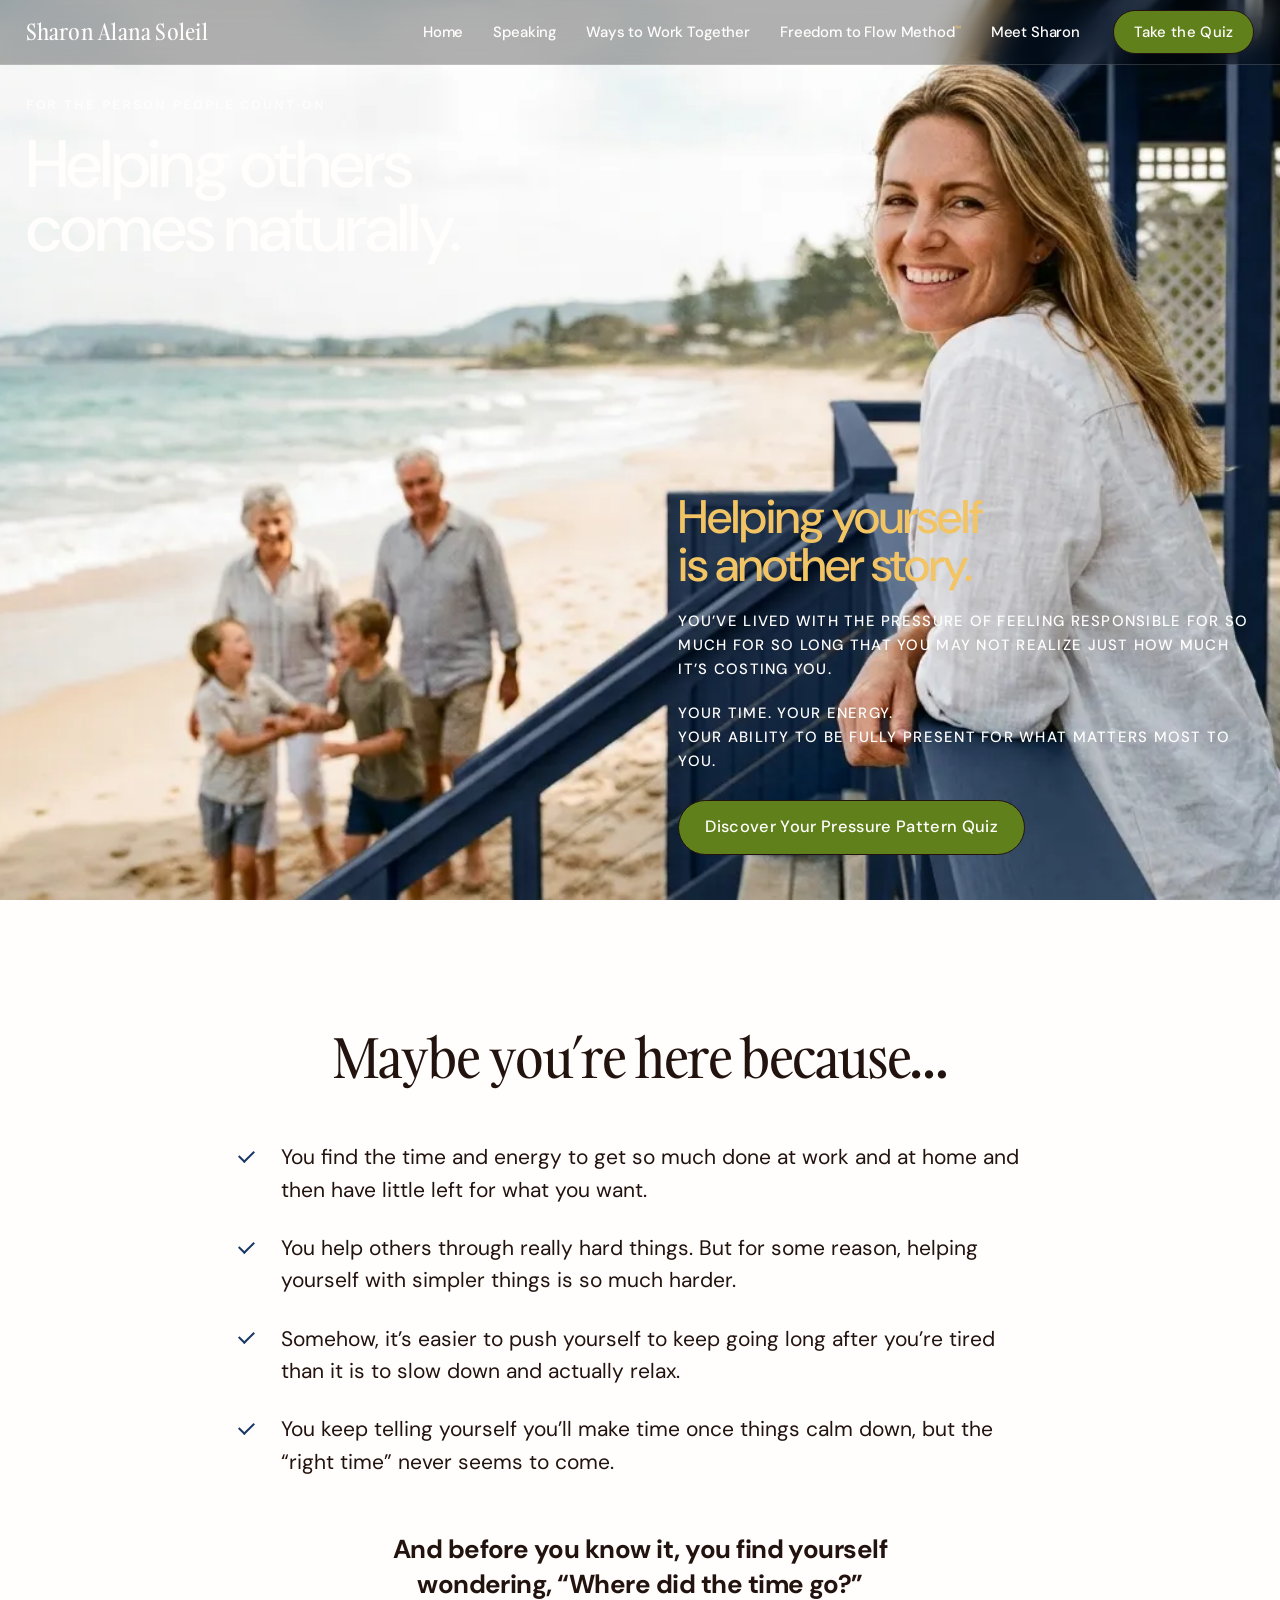
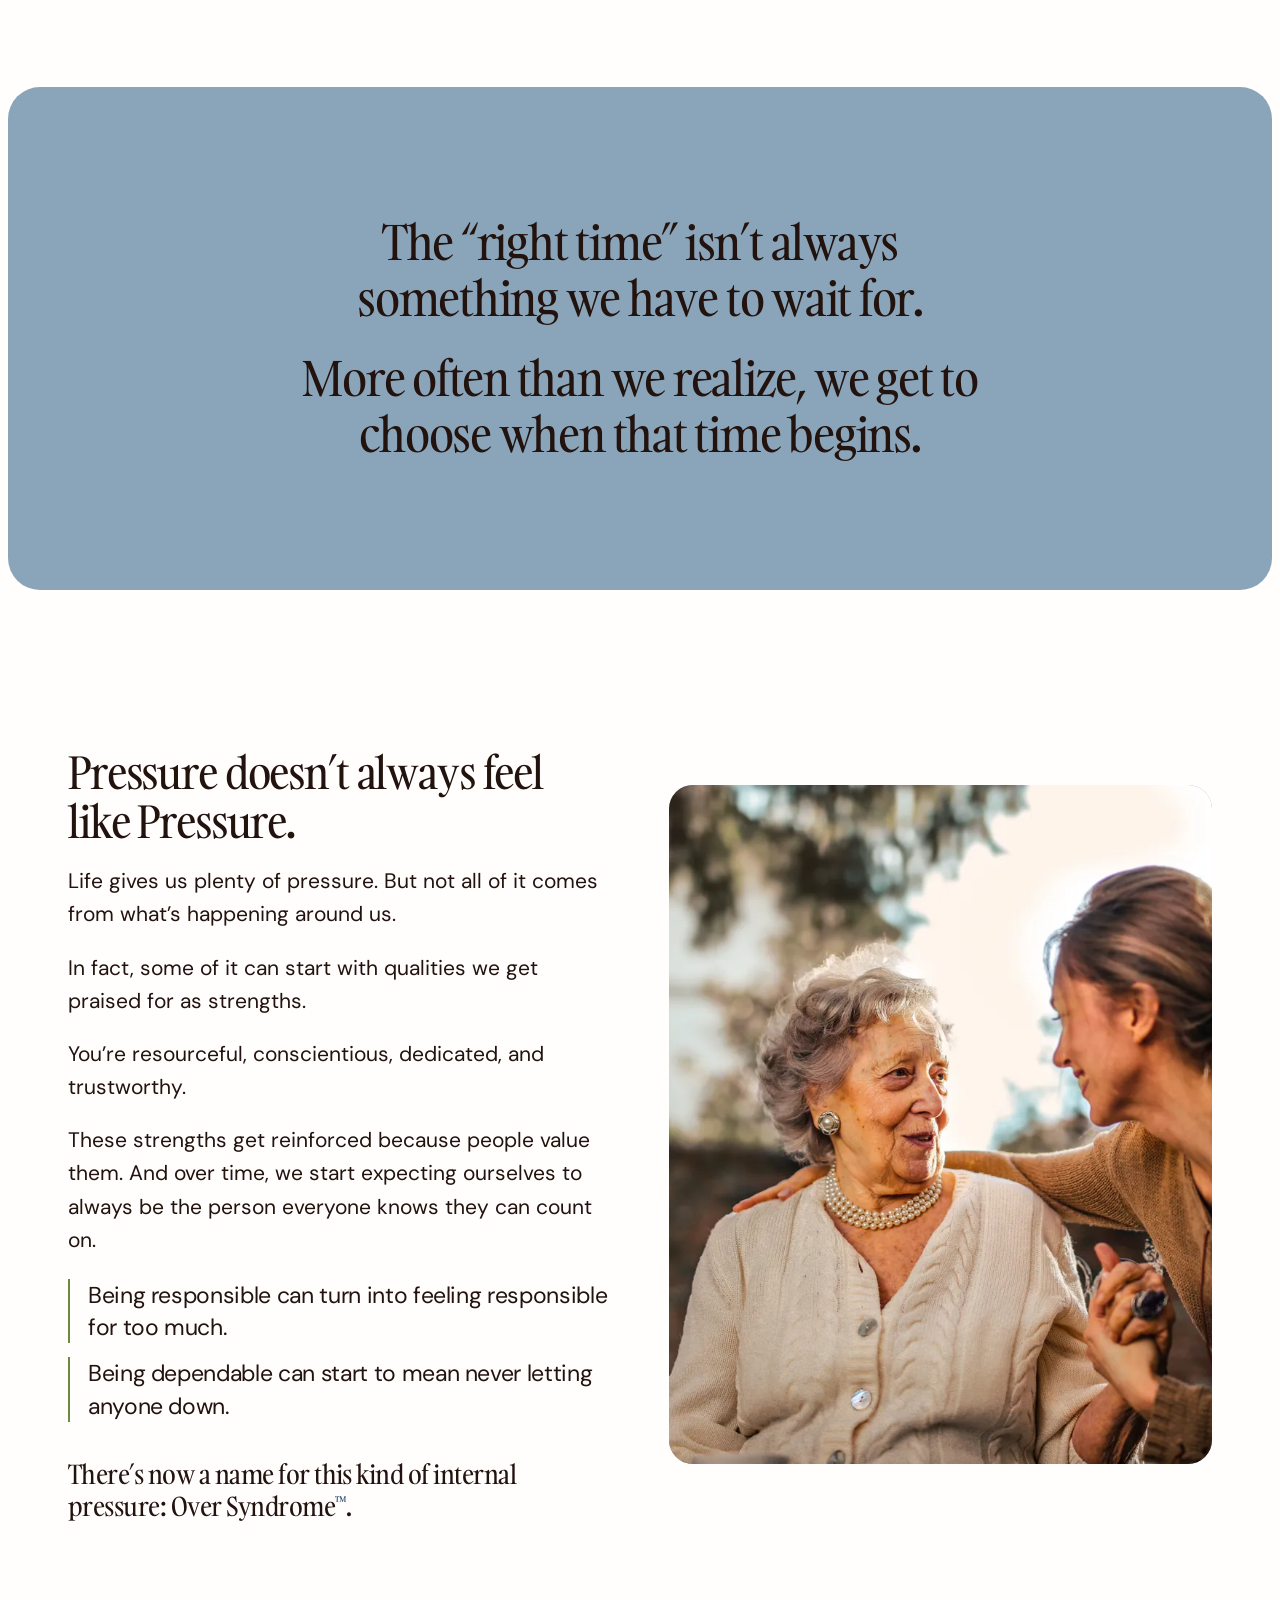
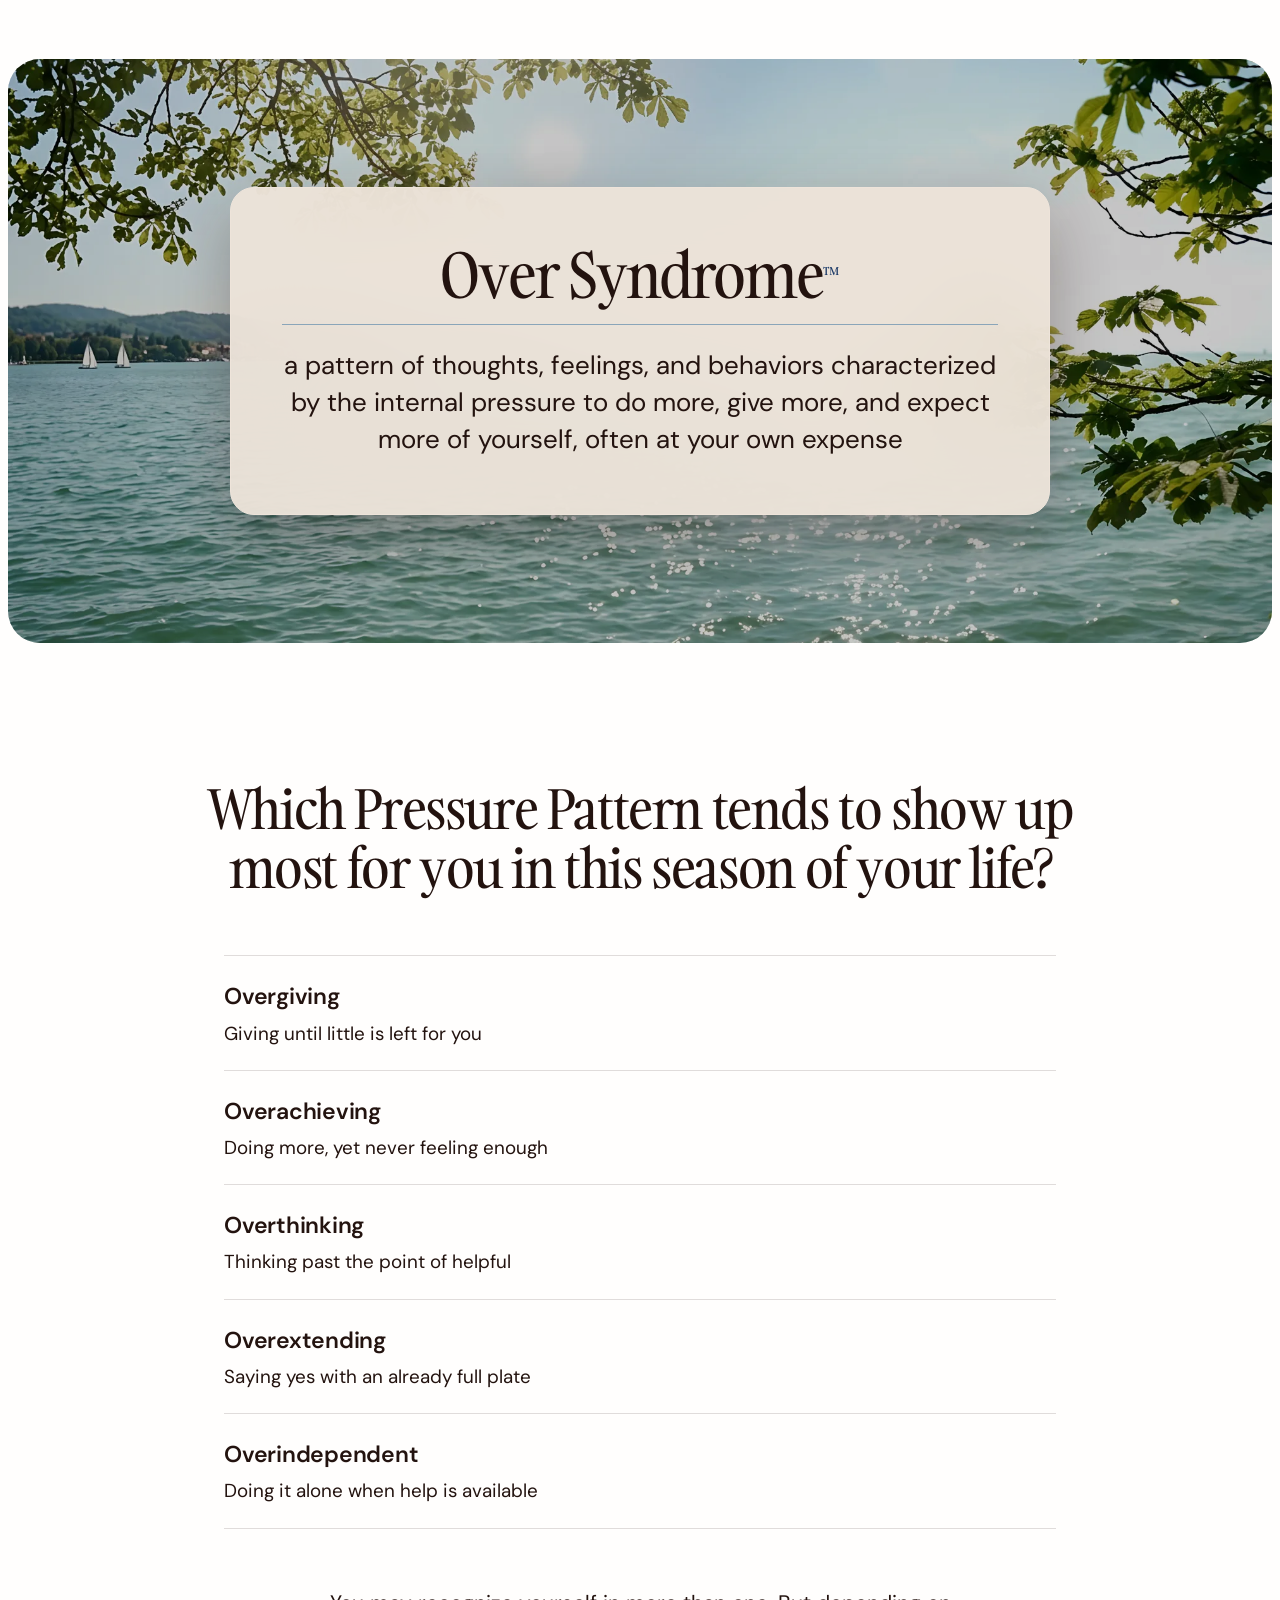
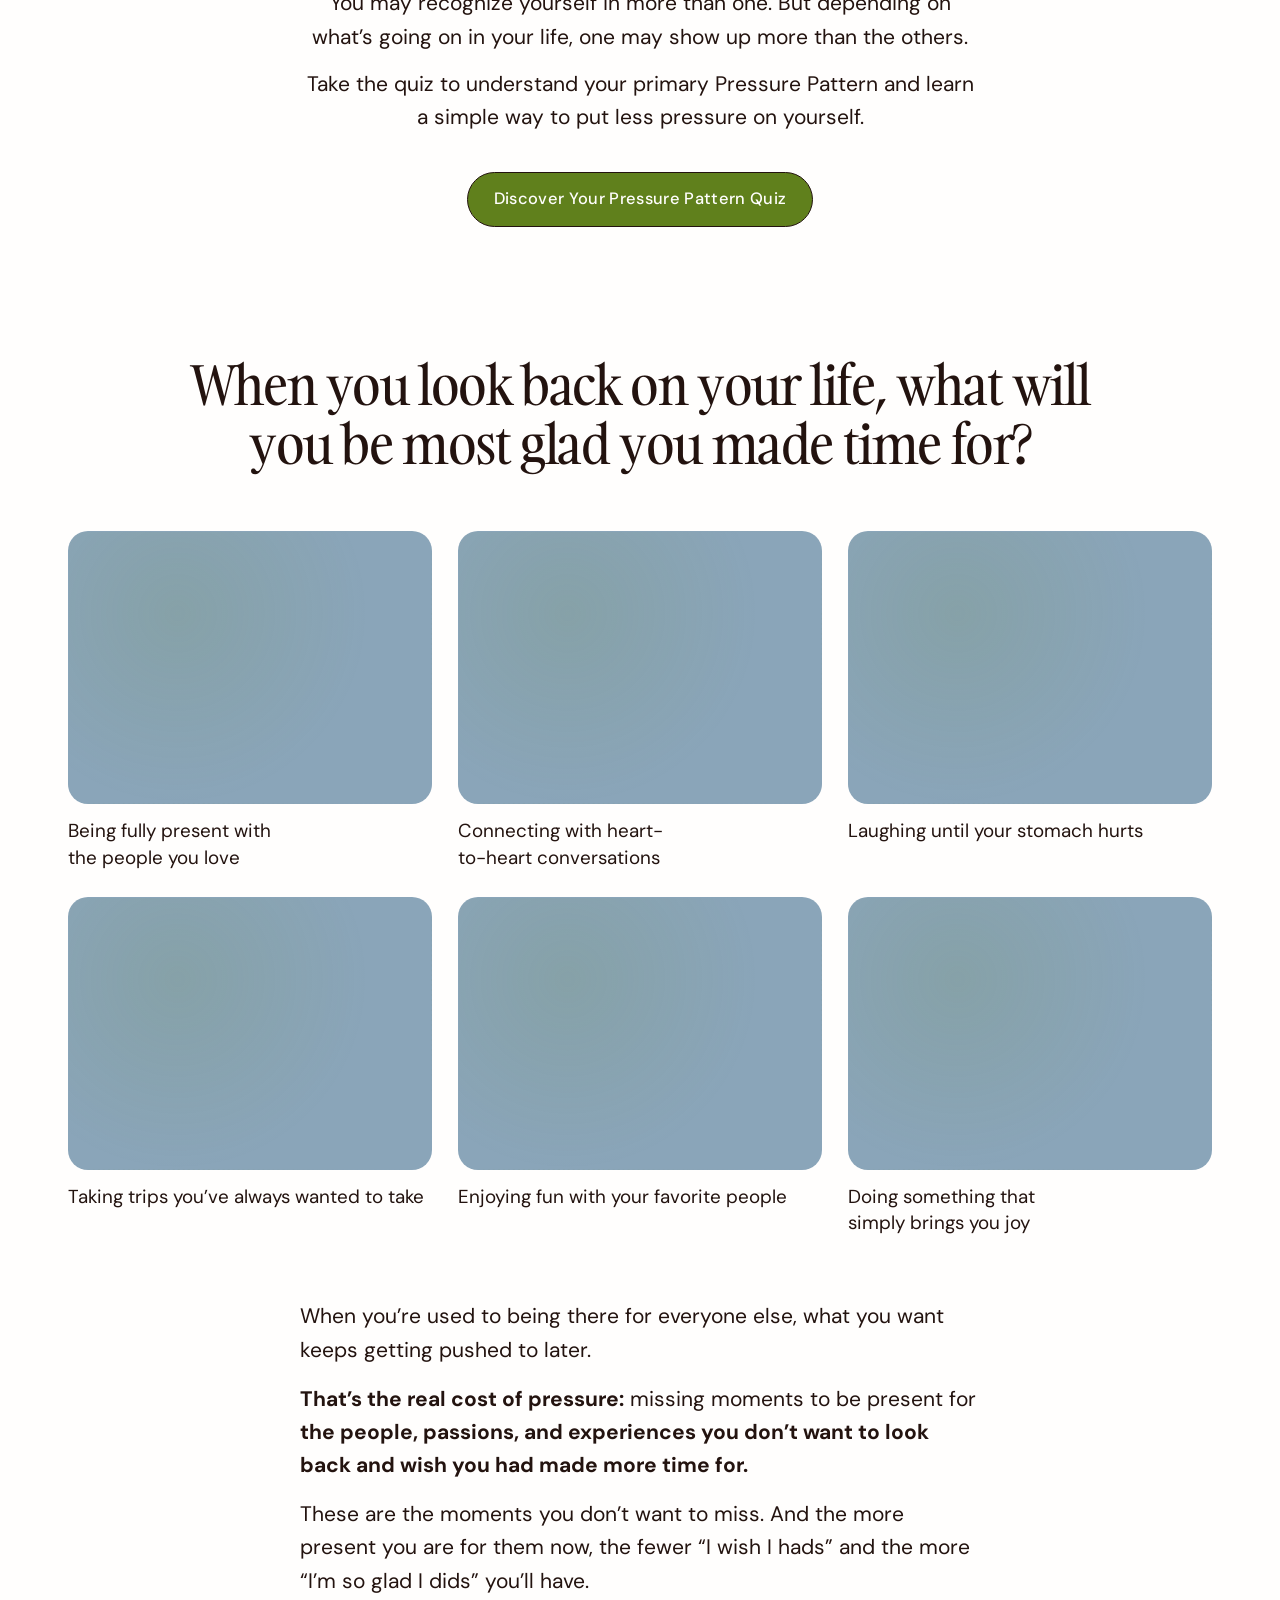
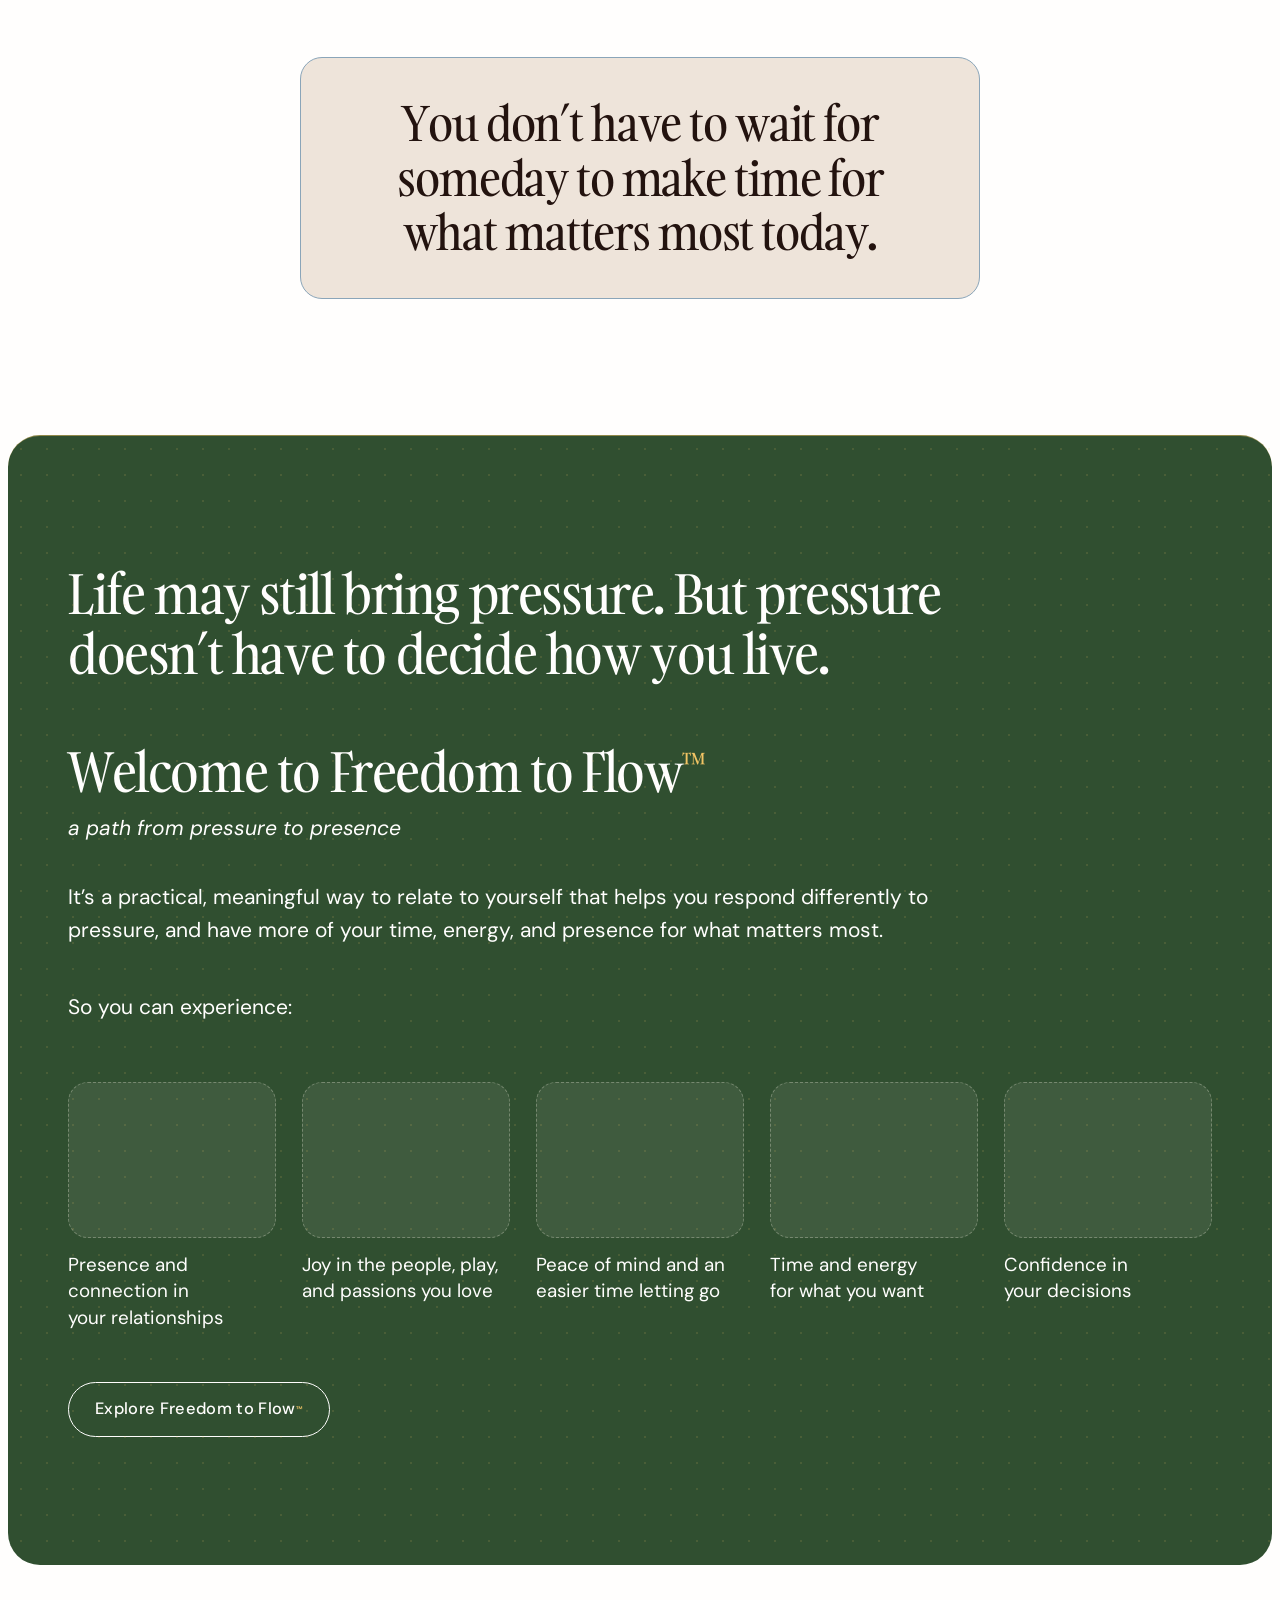
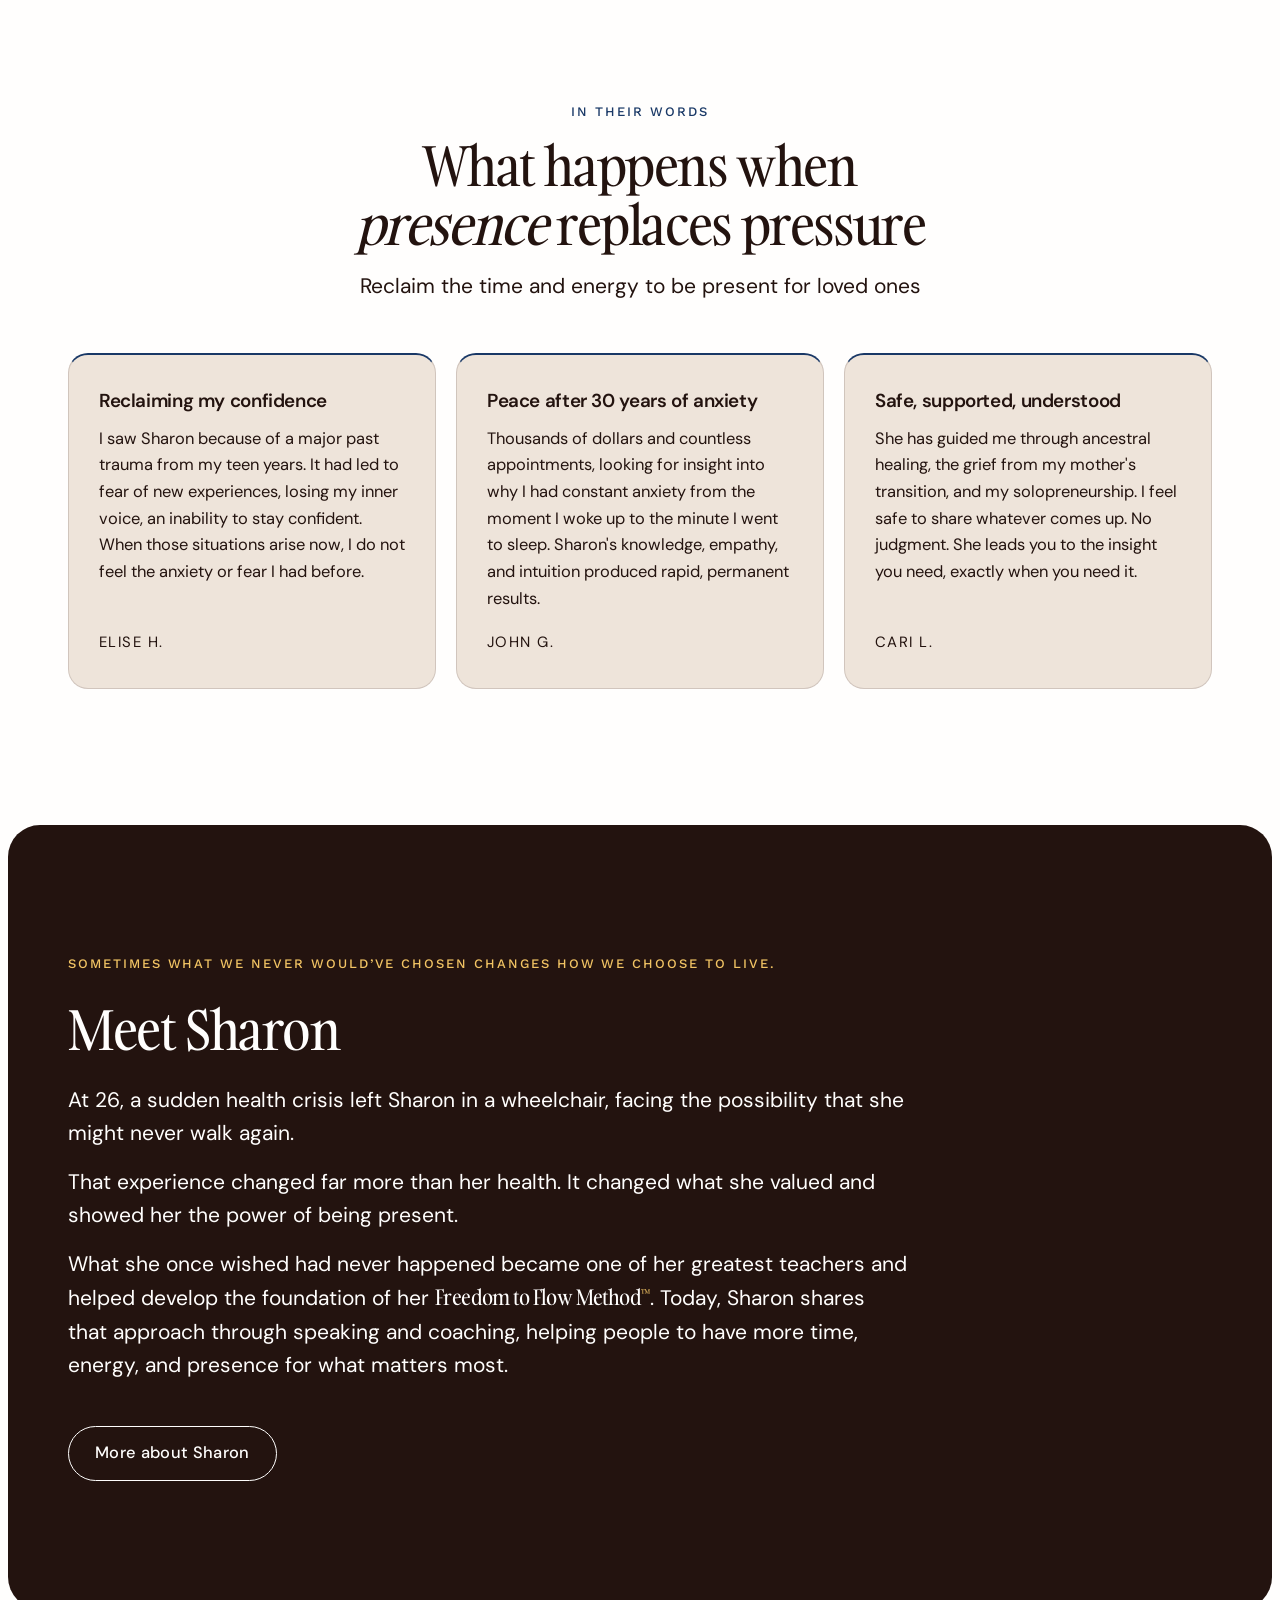
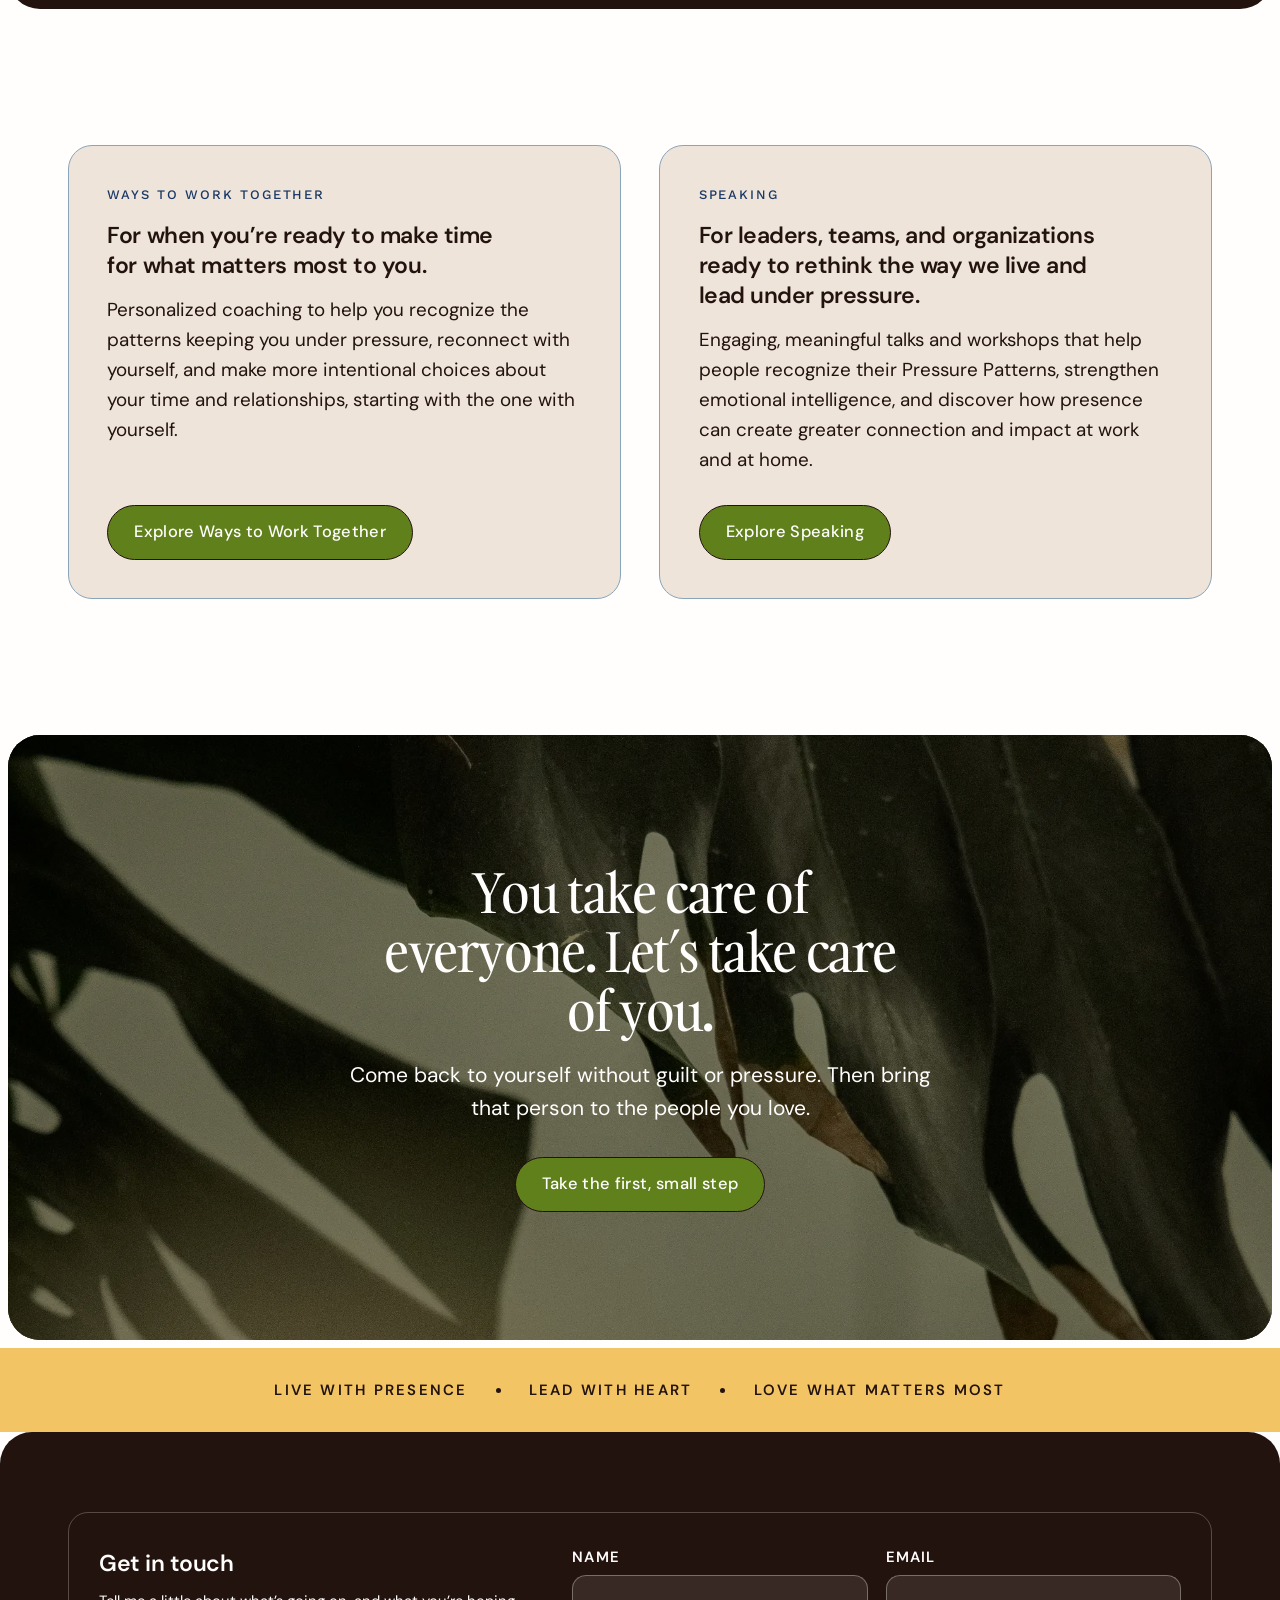
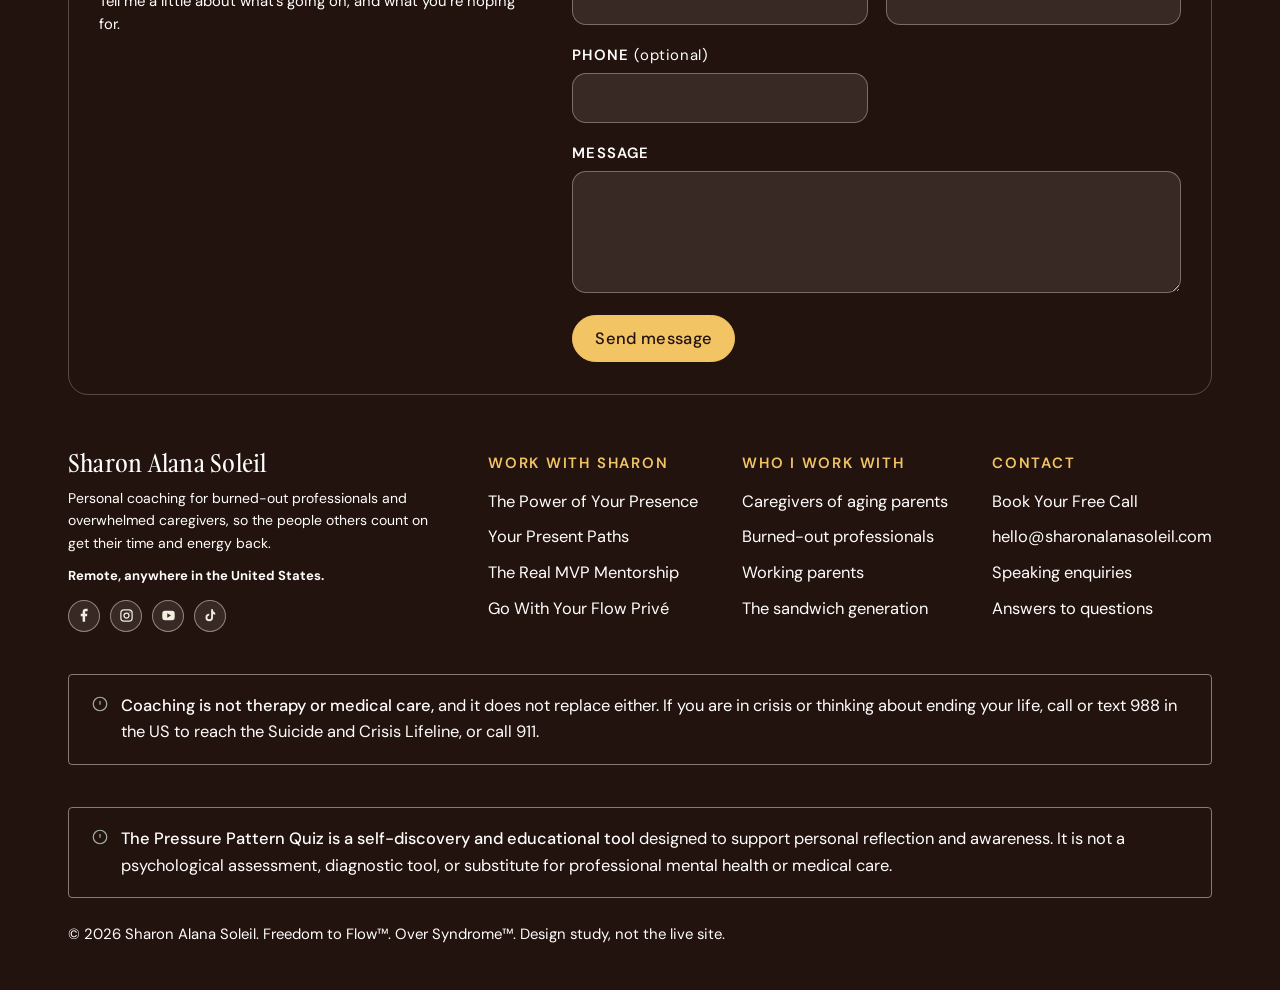
==== commit e6ea05dd: "Put the Gemini beach still in the hero The 1376x768 upload encodes to hero-still.webp at 64KB, down " ====
--- a/index.html
+++ b/index.html
@@ -7,7 +7,7 @@
 <link rel="preconnect" href="https://fonts.googleapis.com">
 <link rel="preconnect" href="https://fonts.gstatic.com" crossorigin>
 <link href="https://fonts.googleapis.com/css2?family=DM+Sans:ital,opsz,wght@0,9..40,400..700;1,9..40,400..700&amp;family=Work+Sans:wght@500&amp;display=swap" rel="stylesheet">
-<link rel="stylesheet" href="styles.css?v=130">
+<link rel="stylesheet" href="styles.css?v=131">
 </head>
 <body>
 
@@ -38,13 +38,11 @@
 
 <!-- HERO -->
 <section class="hero has-film">
-  <!-- the source is chosen in script.js, so a rotation swaps the clip rather than
-       stretching the wrong one. The poster carries the no-JS and reduced-motion
-       cases, and the dark ground carries the moment before either lands.
-       hero-still.webp is on stand by in assets/images if this goes back to a still. -->
+  <!-- a still. The clips stay in assets/videos on stand by: putting the
+       <video id="herofilm" muted loop playsinline preload="none"> back here is the
+       whole job, and the source picking in script.js is untouched, waiting on it. -->
   <div class="hero-film" aria-hidden="true">
-    <video id="herofilm" muted loop playsinline preload="none"
-           poster="assets/videos/hero-wide-poster.webp"></video>
+    <img src="assets/images/hero-still.webp" alt="">
   </div>
   <!-- the headline tucked up under the wordmark at the top left, the clause that
        answers it at the bottom right, on the same gutters as the bar above -->
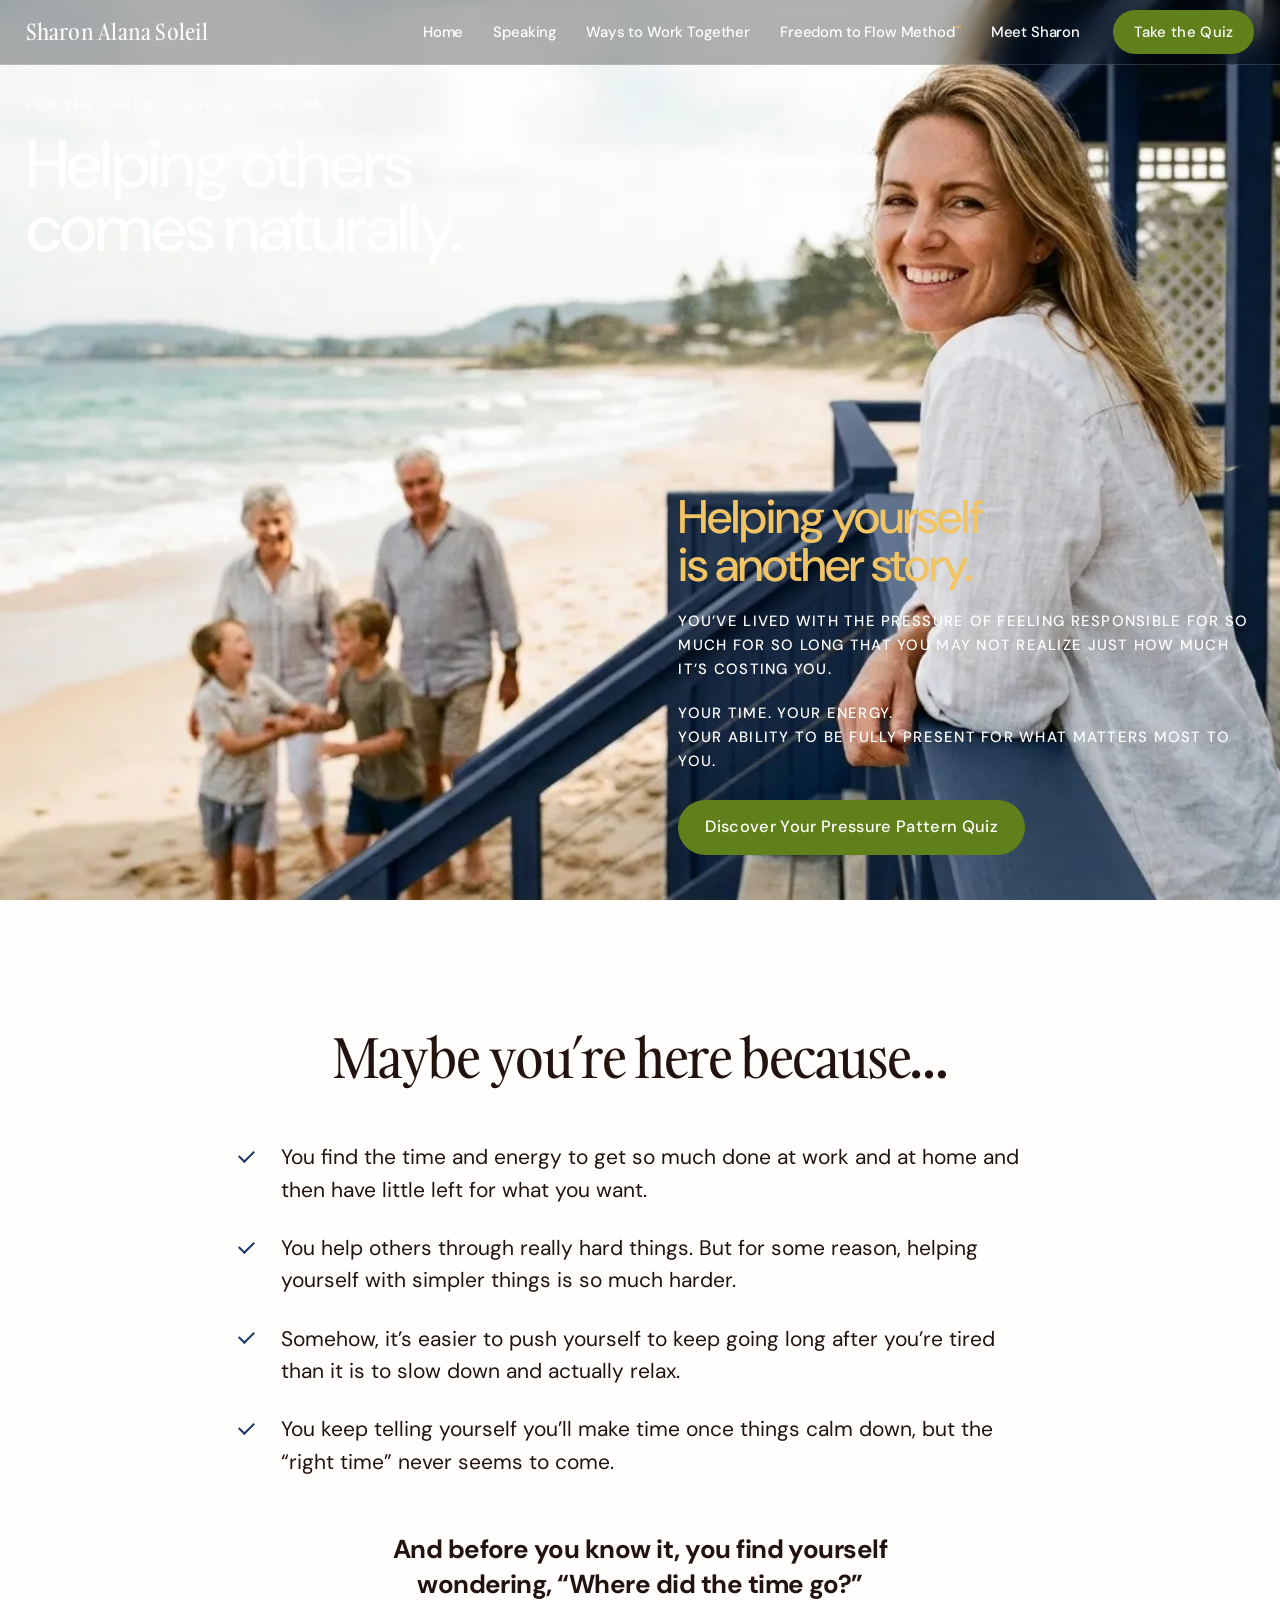
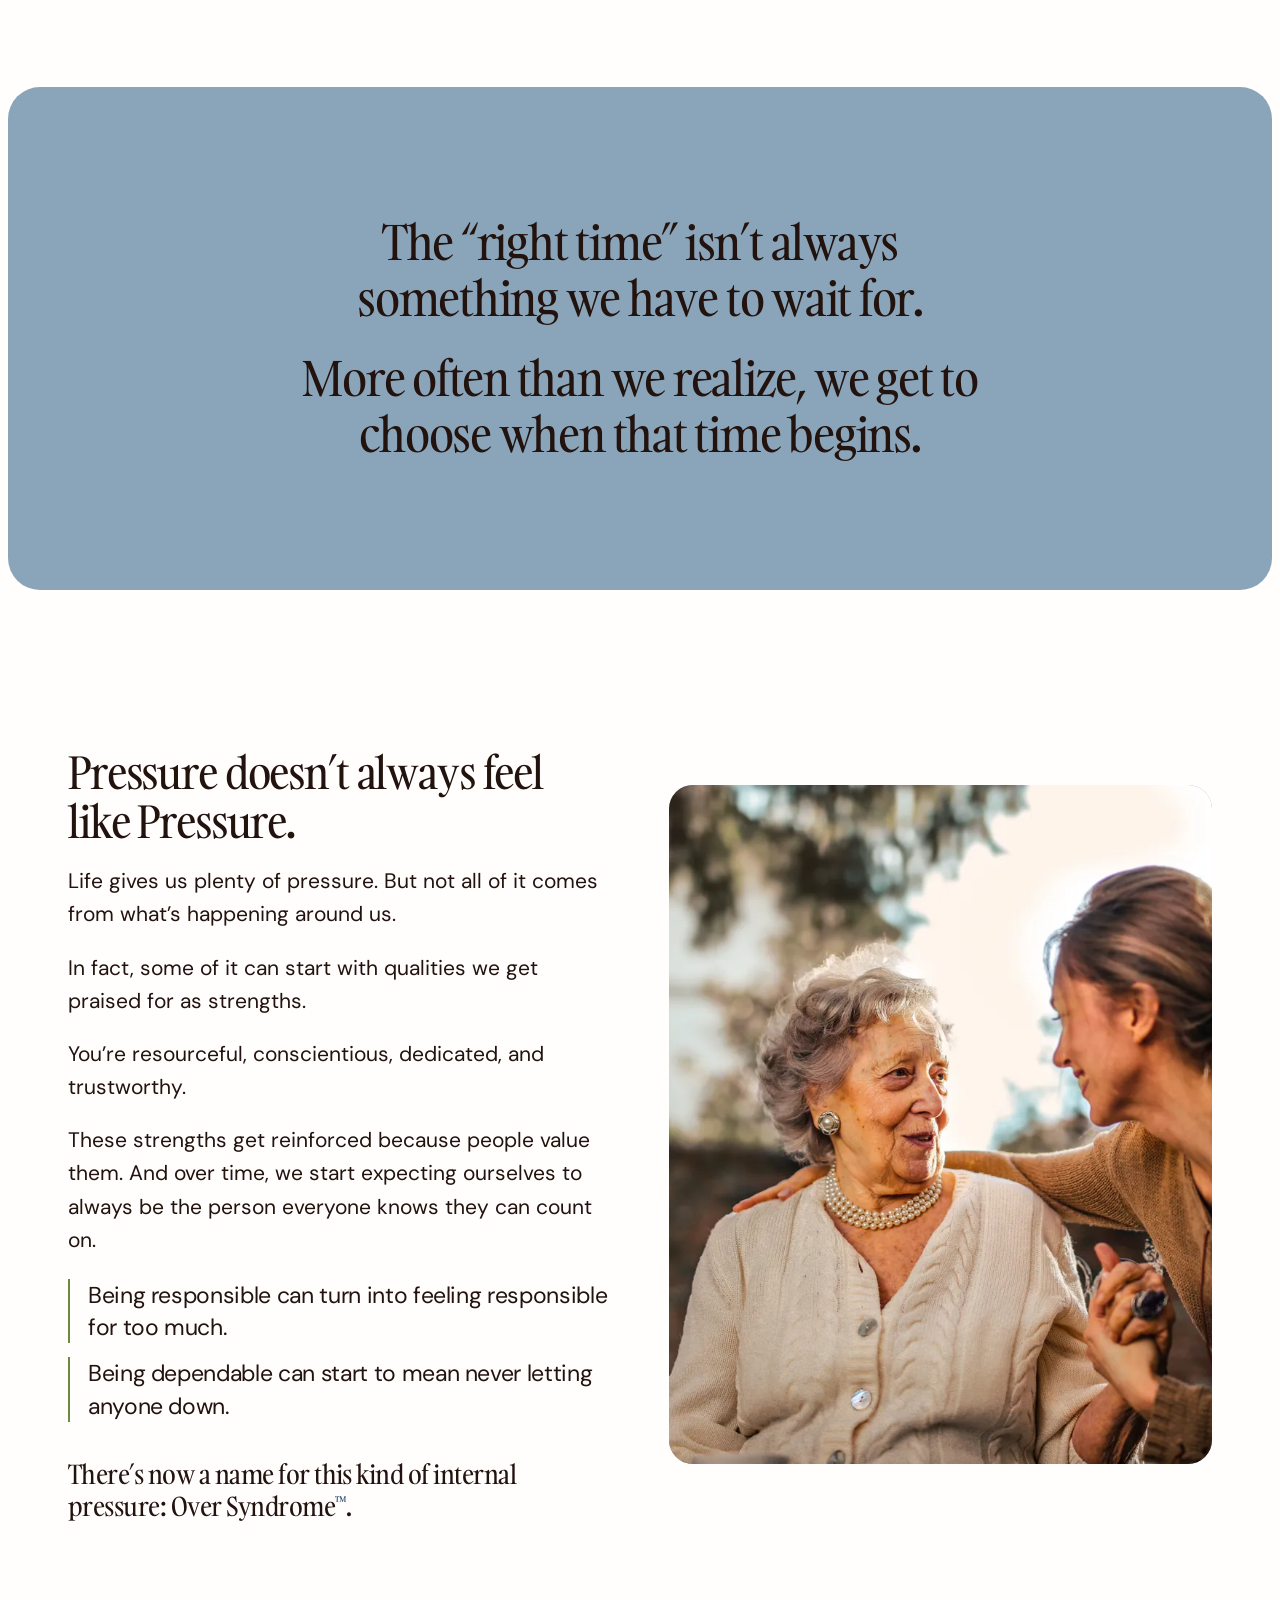
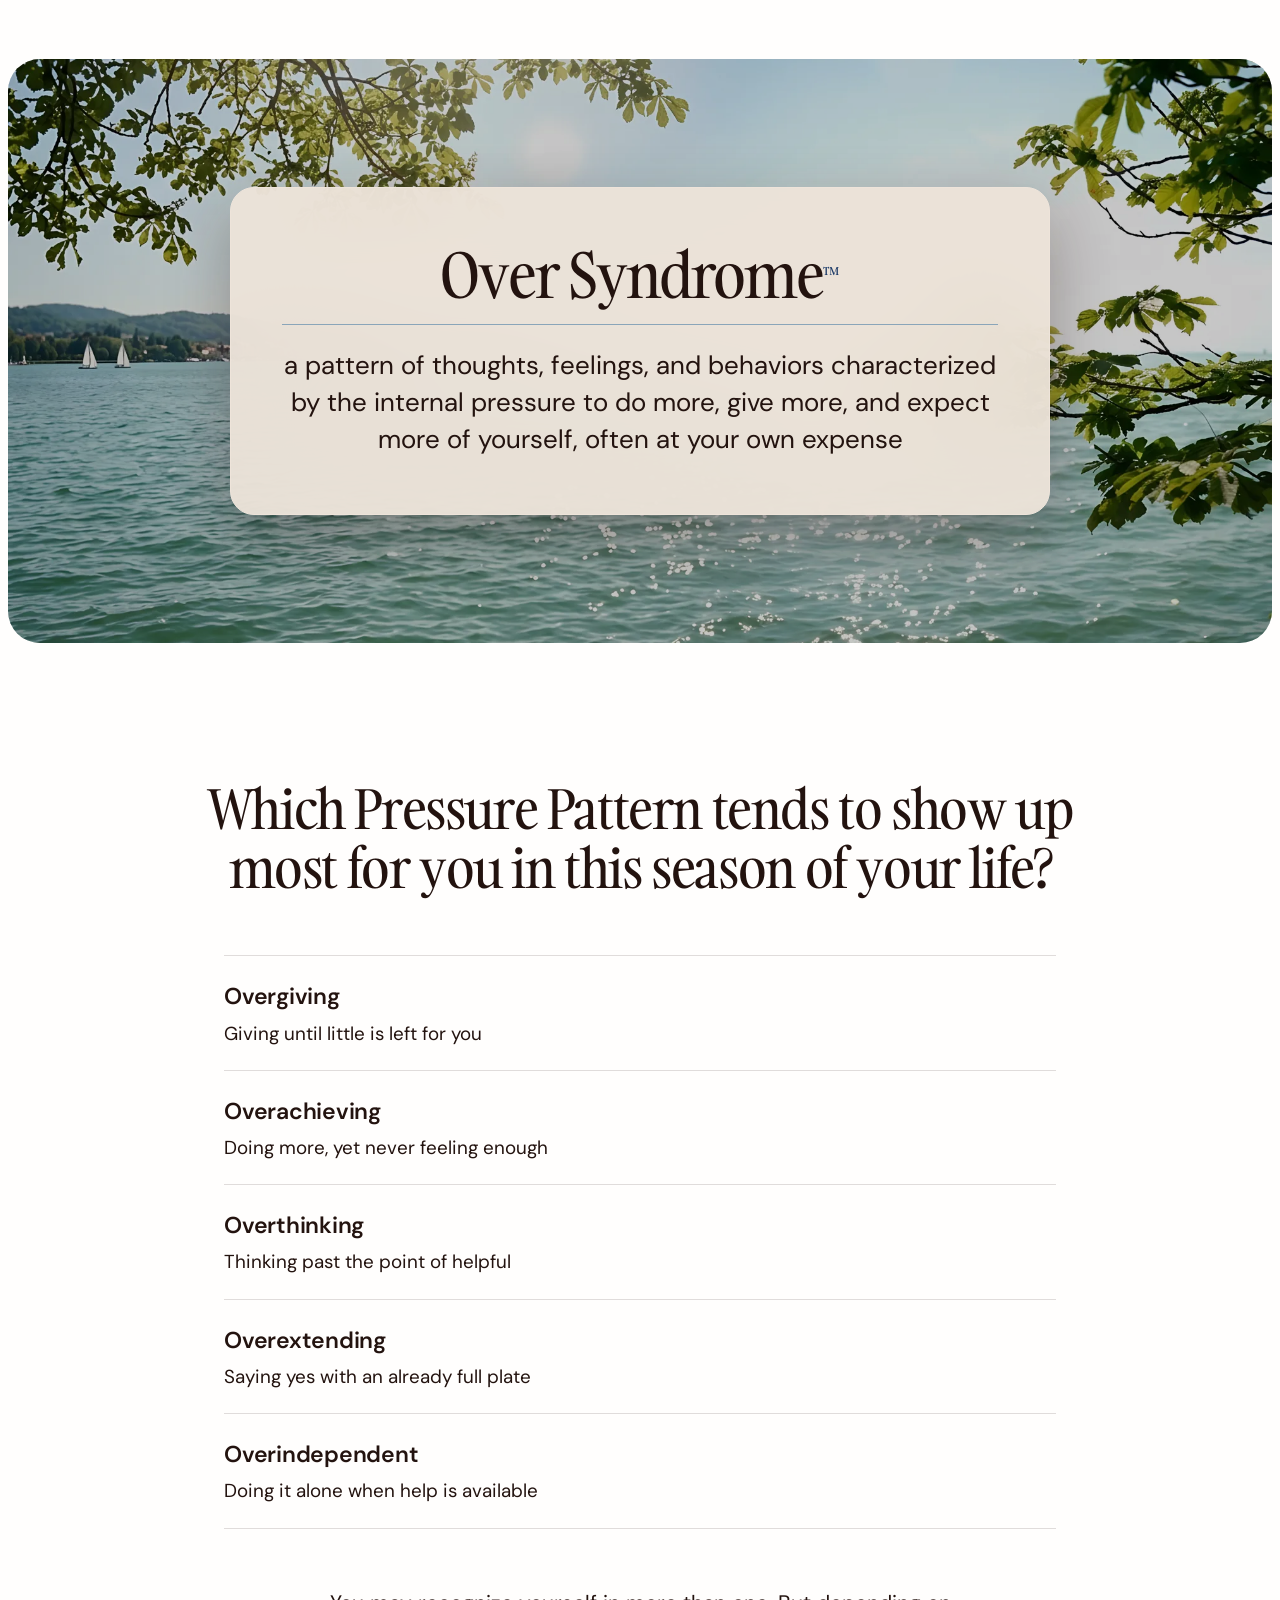
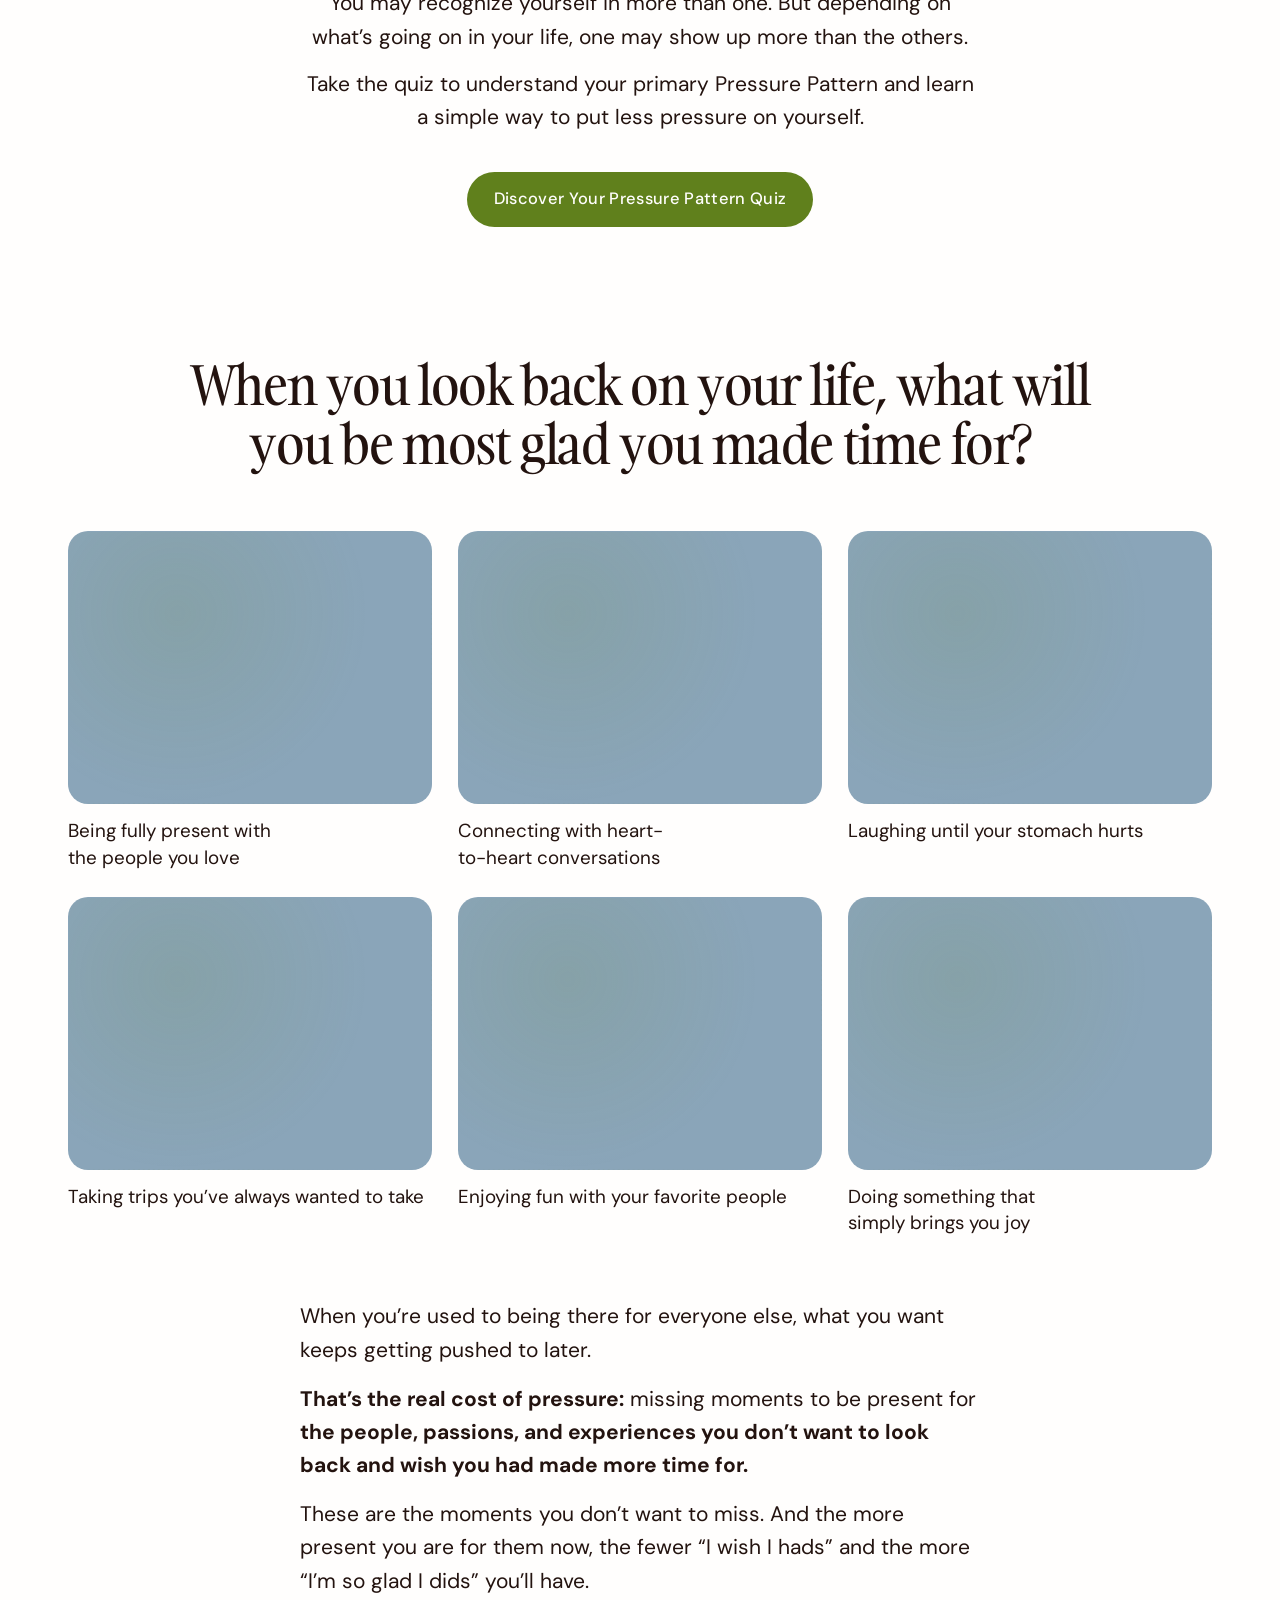
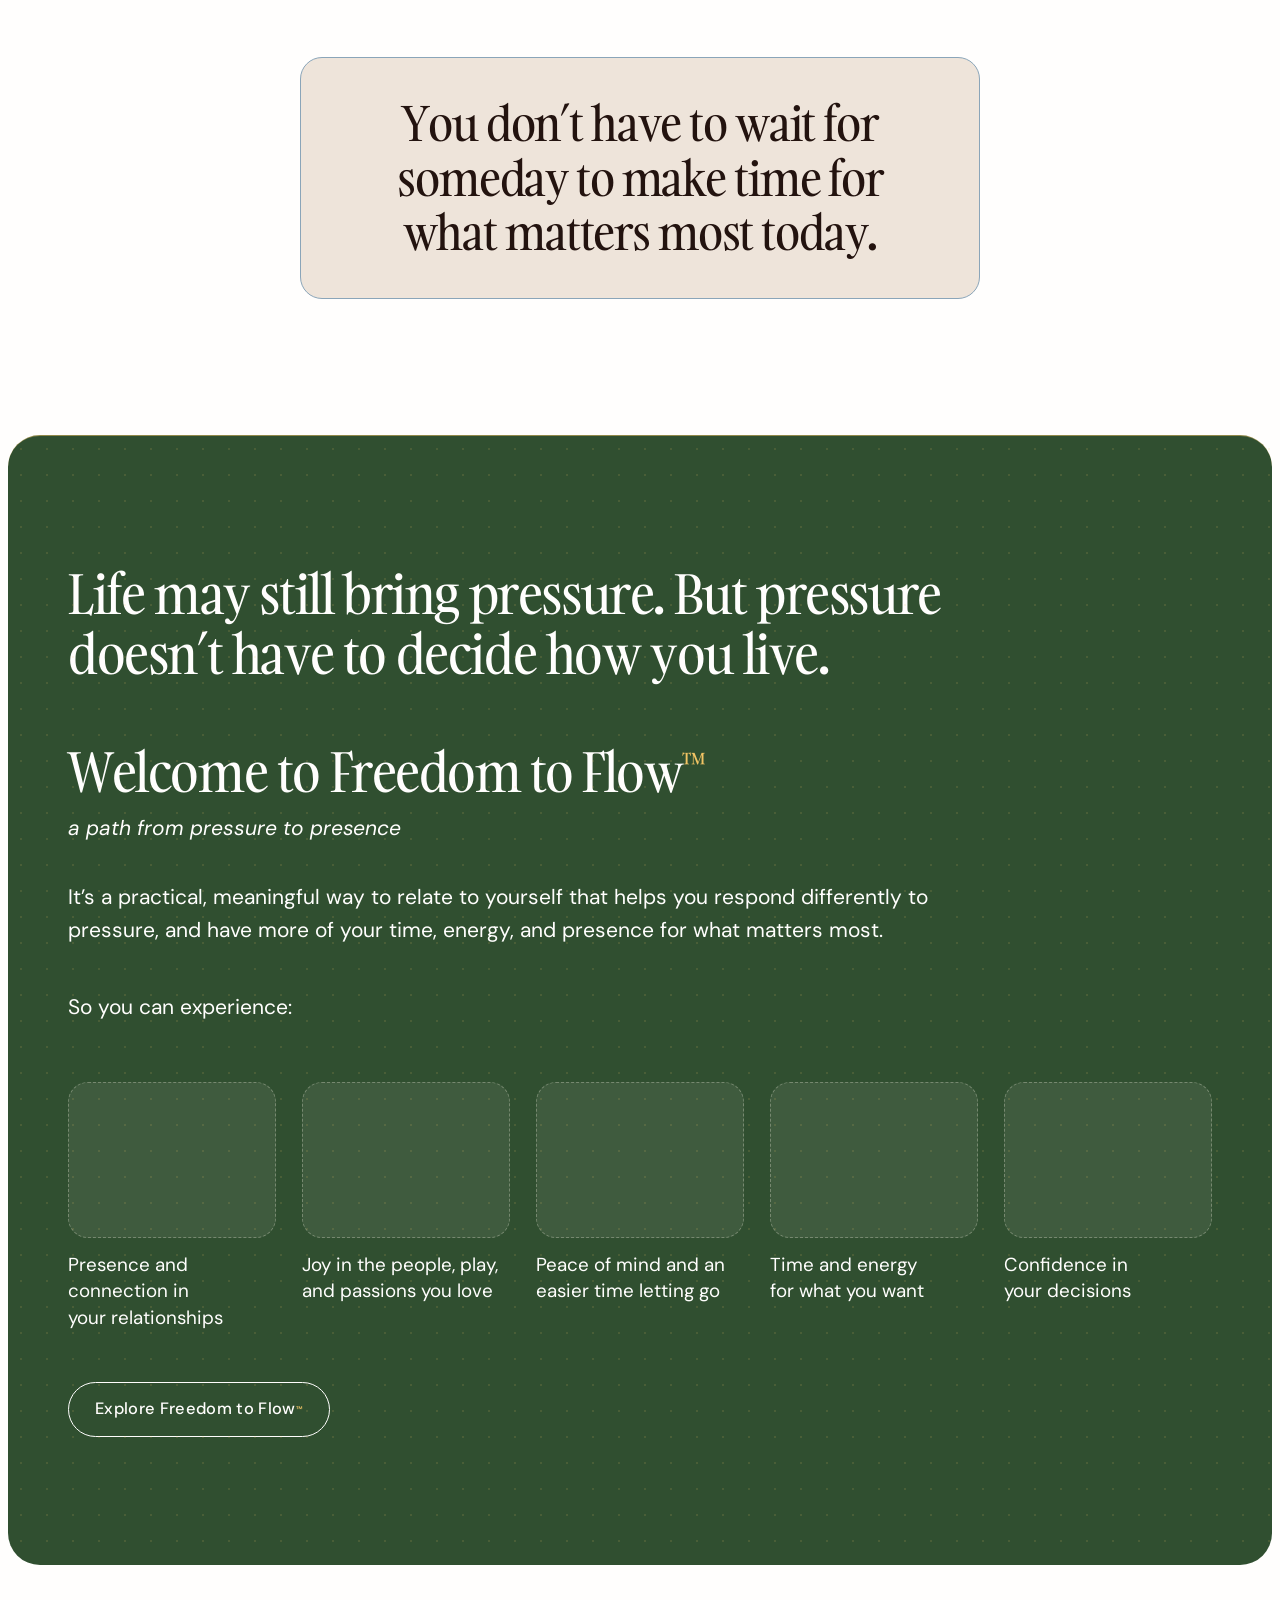
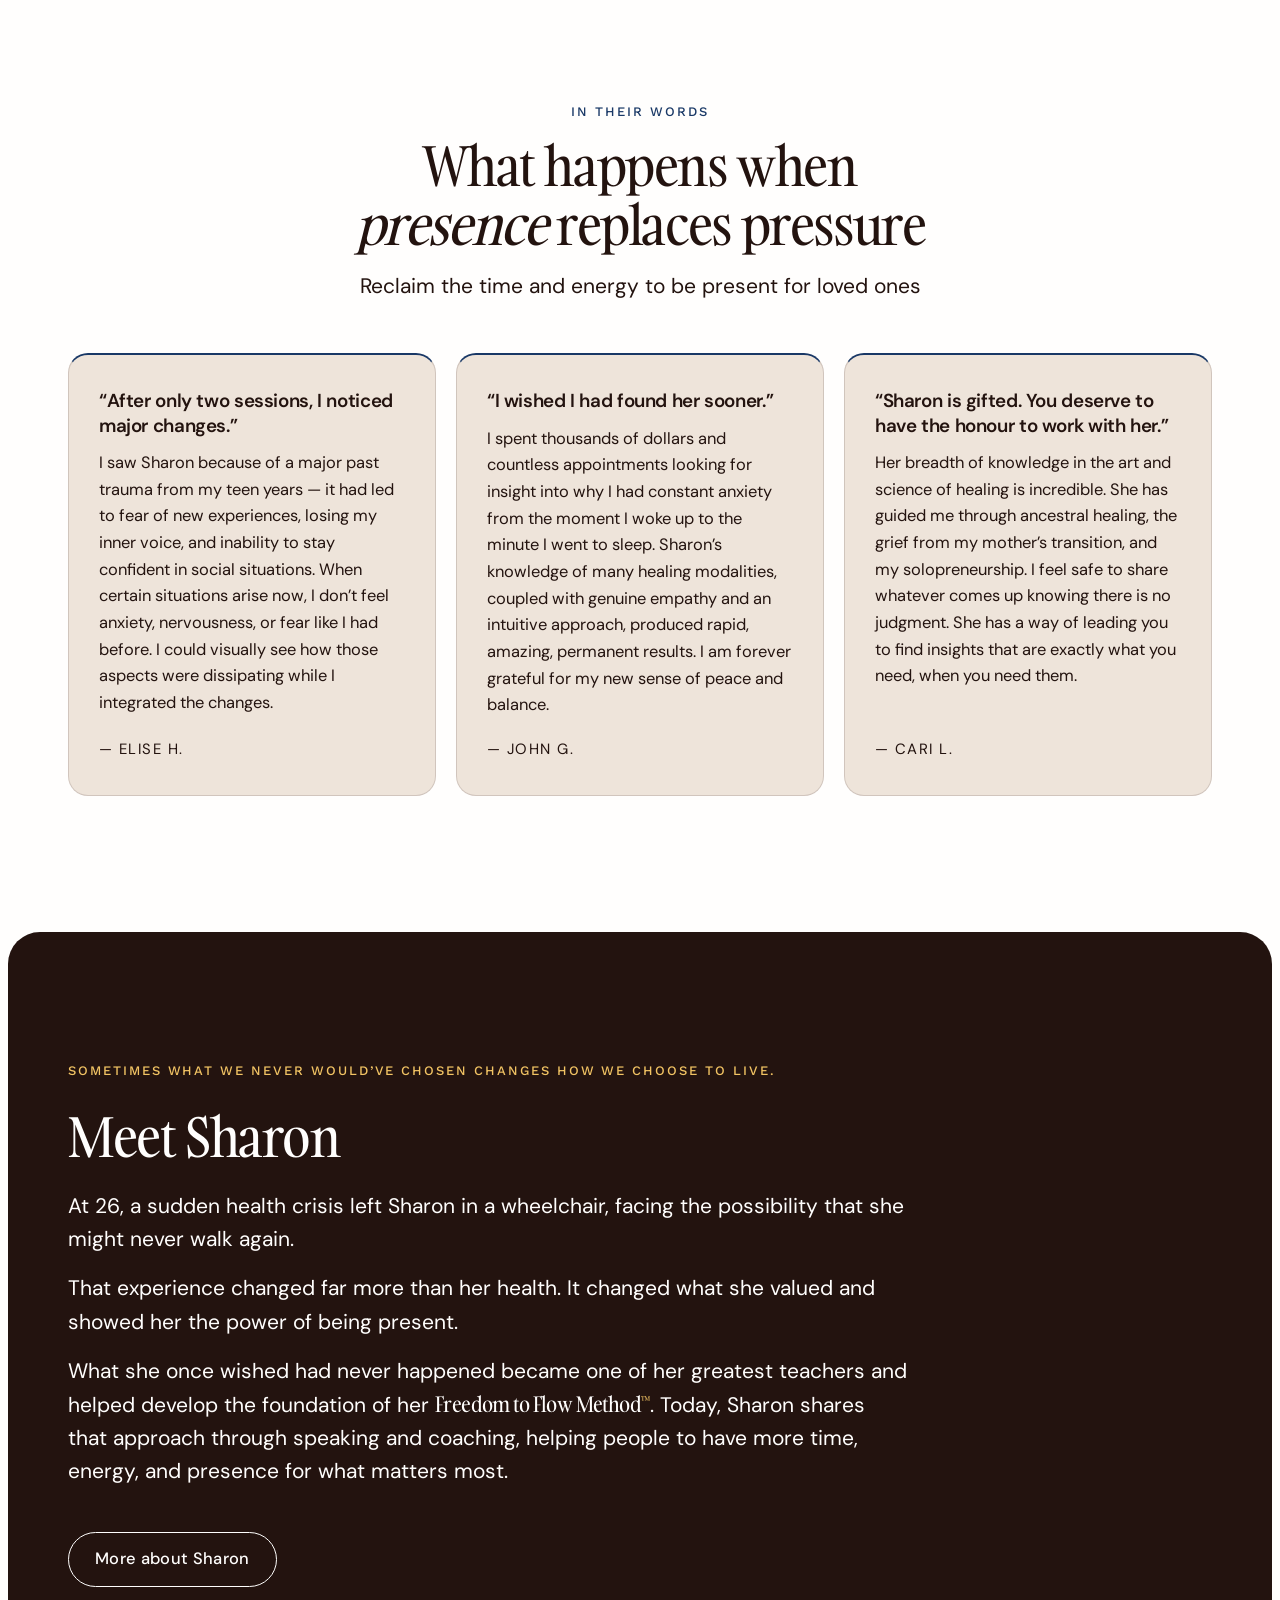
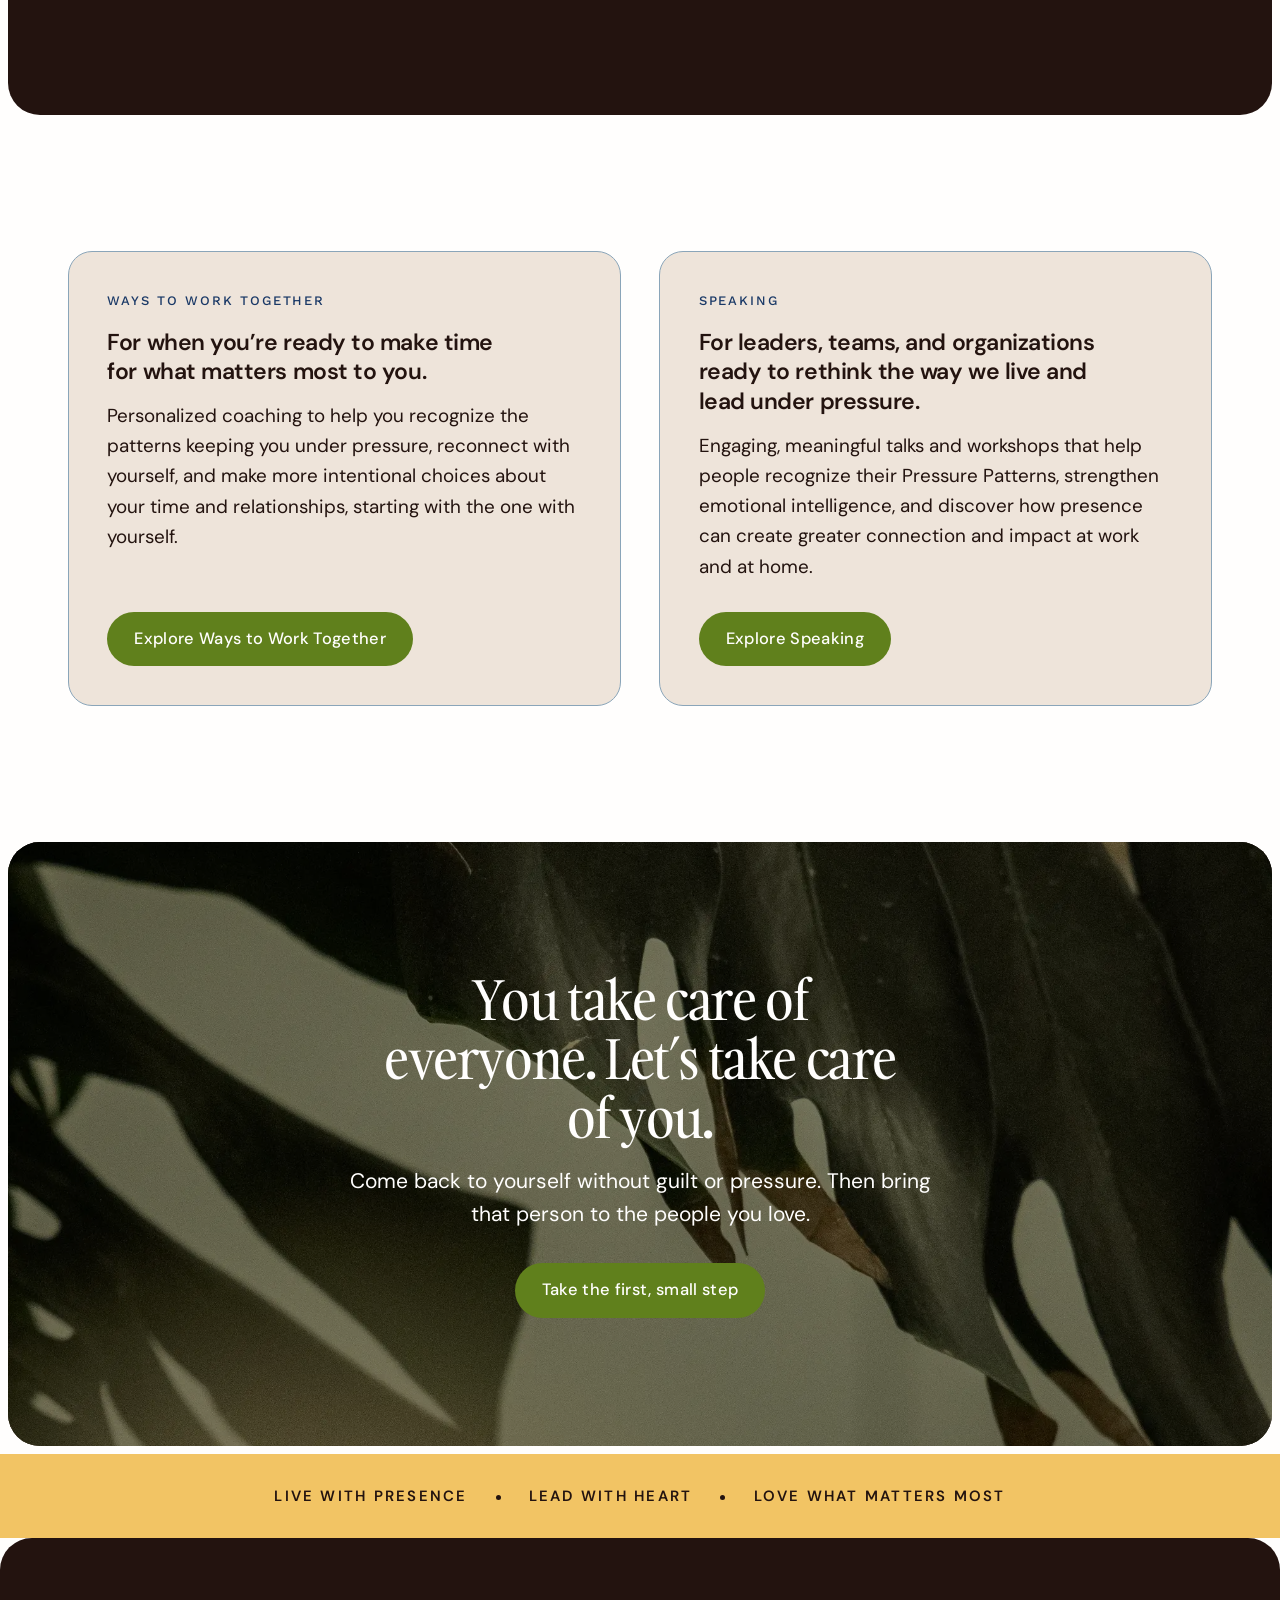
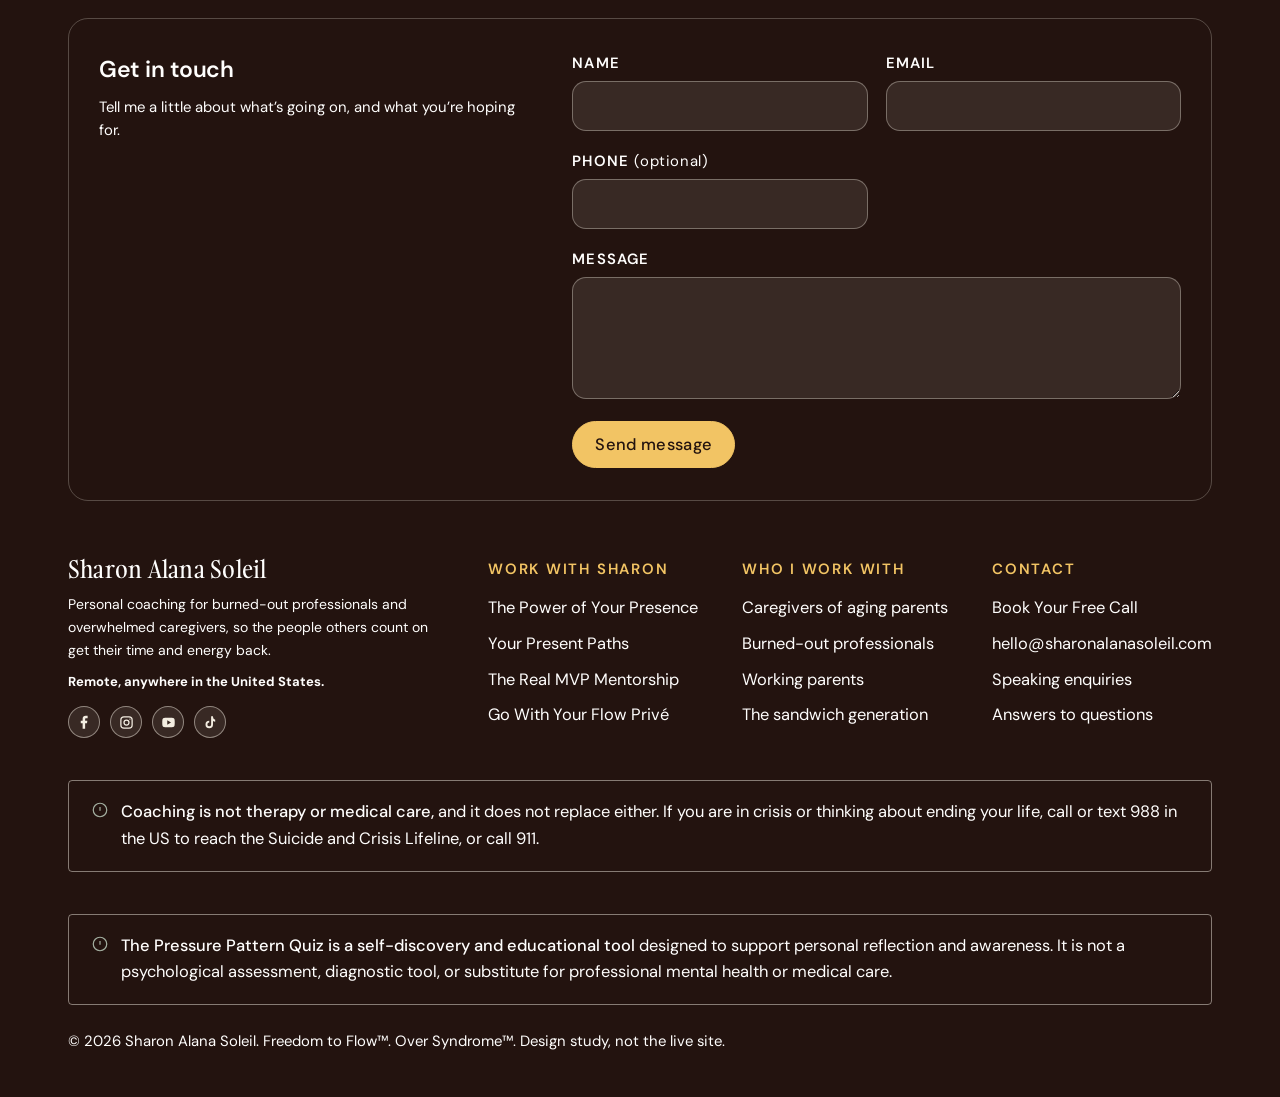
==== commit 996b542f: "New testimonials, and the outline off the primary pill The three cards take the new copy: the quoted" ====
--- a/index.html
+++ b/index.html
@@ -7,7 +7,7 @@
 <link rel="preconnect" href="https://fonts.googleapis.com">
 <link rel="preconnect" href="https://fonts.gstatic.com" crossorigin>
 <link href="https://fonts.googleapis.com/css2?family=DM+Sans:ital,opsz,wght@0,9..40,400..700;1,9..40,400..700&amp;family=Work+Sans:wght@500&amp;display=swap" rel="stylesheet">
-<link rel="stylesheet" href="styles.css?v=131">
+<link rel="stylesheet" href="styles.css?v=132">
 </head>
 <body>
 
@@ -260,19 +260,19 @@
     </div>
     <div class="tgrid rv">
       <article class="tcard">
-        <h3>Reclaiming my confidence</h3>
-        <blockquote>I saw Sharon because of a major past trauma from my teen years. It had led to fear of new experiences, losing my inner voice, an inability to stay confident. When those situations arise now, I do not feel the anxiety or fear I had before.</blockquote>
-        <cite>Elise H.</cite>
+        <h3>&ldquo;After only two sessions, I noticed major changes.&rdquo;</h3>
+        <blockquote>I saw Sharon because of a major past trauma from my teen years &mdash; it had led to fear of new experiences, losing my inner voice, and inability to stay confident in social situations. When certain situations arise now, I don&rsquo;t feel anxiety, nervousness, or fear like I had before. I could visually see how those aspects were dissipating while I integrated the changes.</blockquote>
+        <cite>&mdash; Elise H.</cite>
       </article>
       <article class="tcard">
-        <h3>Peace after 30 years of anxiety</h3>
-        <blockquote>Thousands of dollars and countless appointments, looking for insight into why I had constant anxiety from the moment I woke up to the minute I went to sleep. Sharon's knowledge, empathy, and intuition produced rapid, permanent results.</blockquote>
-        <cite>John G.</cite>
+        <h3>&ldquo;I wished I had found her sooner.&rdquo;</h3>
+        <blockquote>I spent thousands of dollars and countless appointments looking for insight into why I had constant anxiety from the moment I woke up to the minute I went to sleep. Sharon&rsquo;s knowledge of many healing modalities, coupled with genuine empathy and an intuitive approach, produced rapid, amazing, permanent results. I am forever grateful for my new sense of peace and balance.</blockquote>
+        <cite>&mdash; John G.</cite>
       </article>
       <article class="tcard">
-        <h3>Safe, supported, understood</h3>
-        <blockquote>She has guided me through ancestral healing, the grief from my mother's transition, and my solopreneurship. I feel safe to share whatever comes up. No judgment. She leads you to the insight you need, exactly when you need it.</blockquote>
-        <cite>Cari L.</cite>
+        <h3>&ldquo;Sharon is gifted. You deserve to have the honour to work with her.&rdquo;</h3>
+        <blockquote>Her breadth of knowledge in the art and science of healing is incredible. She has guided me through ancestral healing, the grief from my mother&rsquo;s transition, and my solopreneurship. I feel safe to share whatever comes up knowing there is no judgment. She has a way of leading you to find insights that are exactly what you need, when you need them.</blockquote>
+        <cite>&mdash; Cari L.</cite>
       </article>
     </div>
   </div>
--- a/styles.css
+++ b/styles.css
@@ -173,11 +173,11 @@
      colours here; .nav-links a would otherwise paint the filled one ink on green */
   .nav-links a.nav-cta{display:inline-flex;justify-content:center;text-align:center;
     font-size:var(--type-small);padding:14px 26px;border-bottom:none;margin-top:18px;
-    background:var(--btn);color:var(--btn-ink);border-color:var(--dark)}
+    background:var(--btn);color:var(--btn-ink);border-color:transparent}
 }
 @media(max-width:420px){.mark{font-size:var(--type-h3)}.nav-links a{font-size:var(--type-lead)}}
 
-.btn{display:inline-flex;align-items:center;justify-content:center;background:var(--btn);color:var(--btn-ink);text-decoration:none;padding:13px 26px;border-radius:100px;font-size:var(--type-small);font-weight:500;letter-spacing:.02em;border:1px solid var(--dark);cursor:pointer;font-family:var(--body);transition:transform .25s cubic-bezier(.2,.8,.2,1),background .4s,color .4s,border-color .4s;text-align:left}
+.btn{display:inline-flex;align-items:center;justify-content:center;background:var(--btn);color:var(--btn-ink);text-decoration:none;padding:13px 26px;border-radius:100px;font-size:var(--type-small);font-weight:500;letter-spacing:.02em;border:1px solid transparent;cursor:pointer;font-family:var(--body);transition:transform .25s cubic-bezier(.2,.8,.2,1),background .4s,color .4s,border-color .4s;text-align:left}
 .btn:hover{transform:translateY(-2px);background:var(--btn-hover);color:var(--dark)}
 .btn-ghost{background:transparent;color:var(--ink);border:1px solid var(--ink-30)}
 .btn-ghost:hover{background:rgba(35,19,15,.06);border-color:var(--ink)}
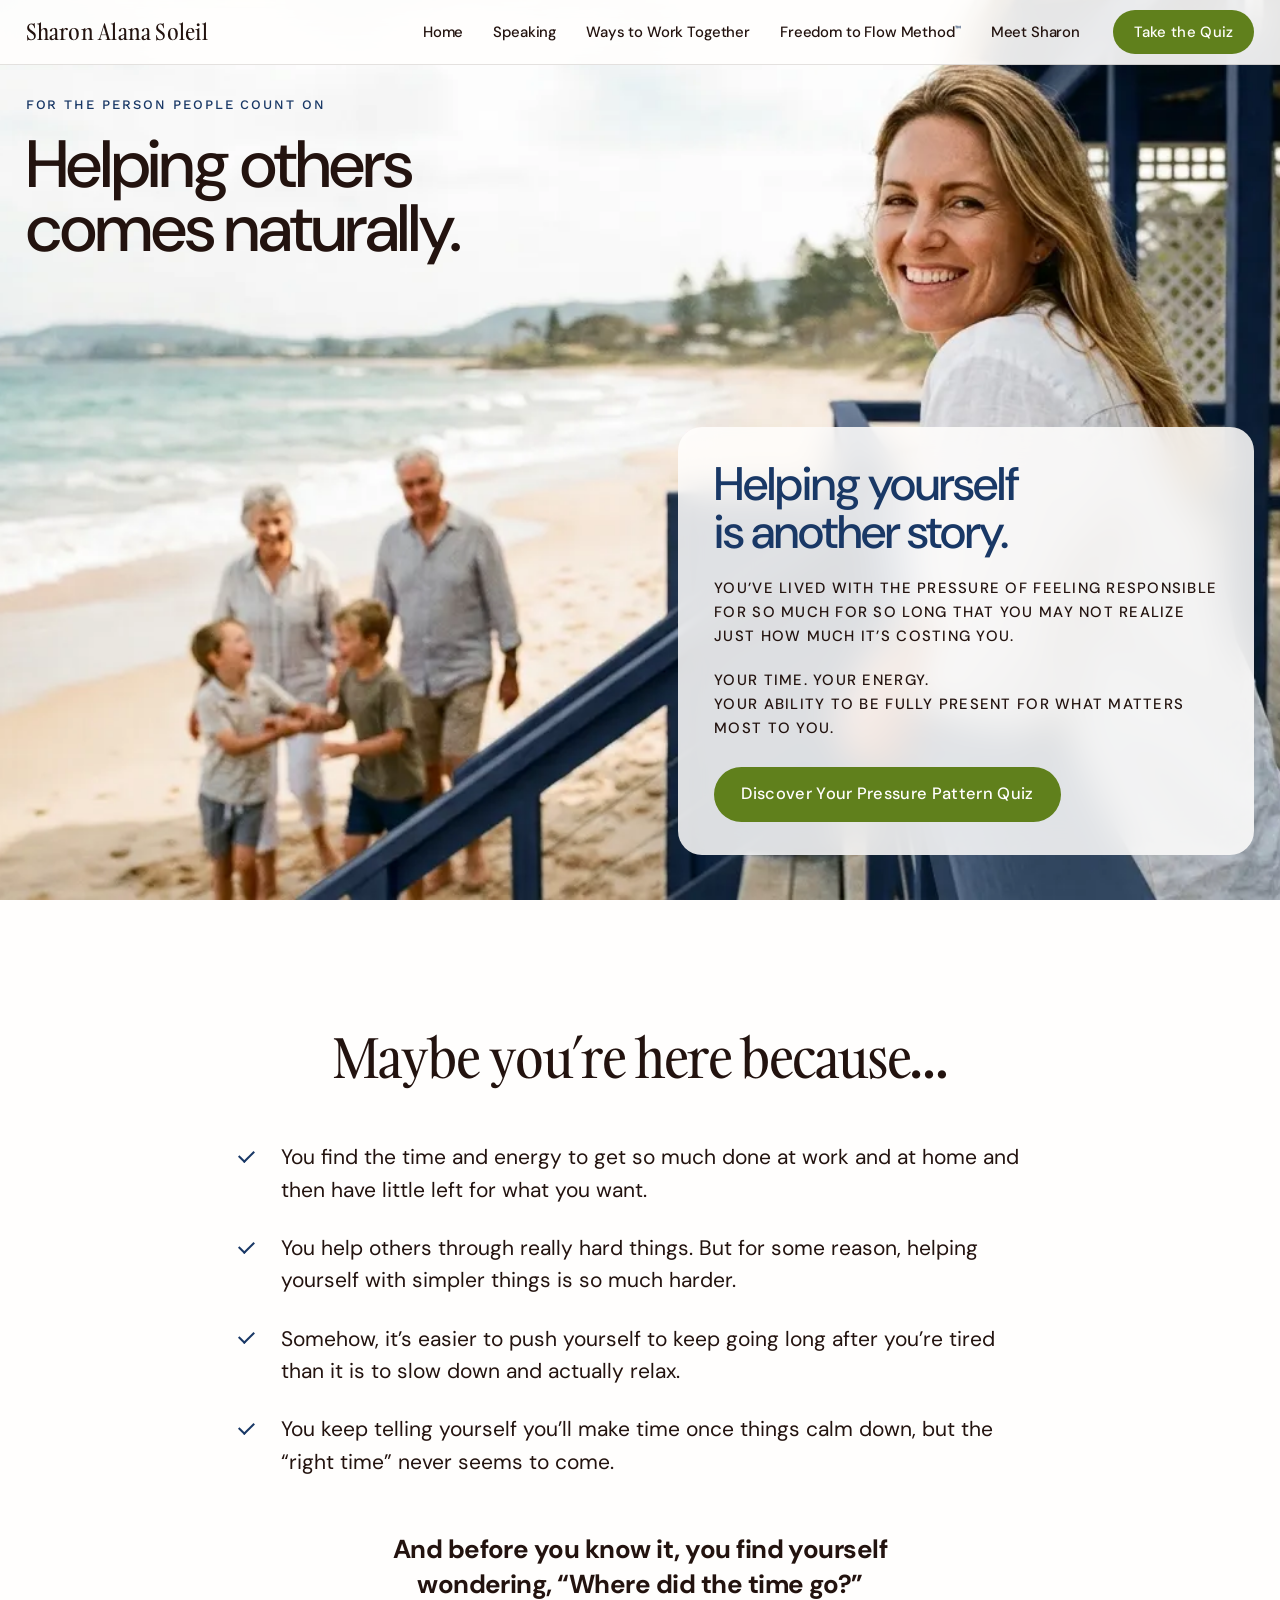
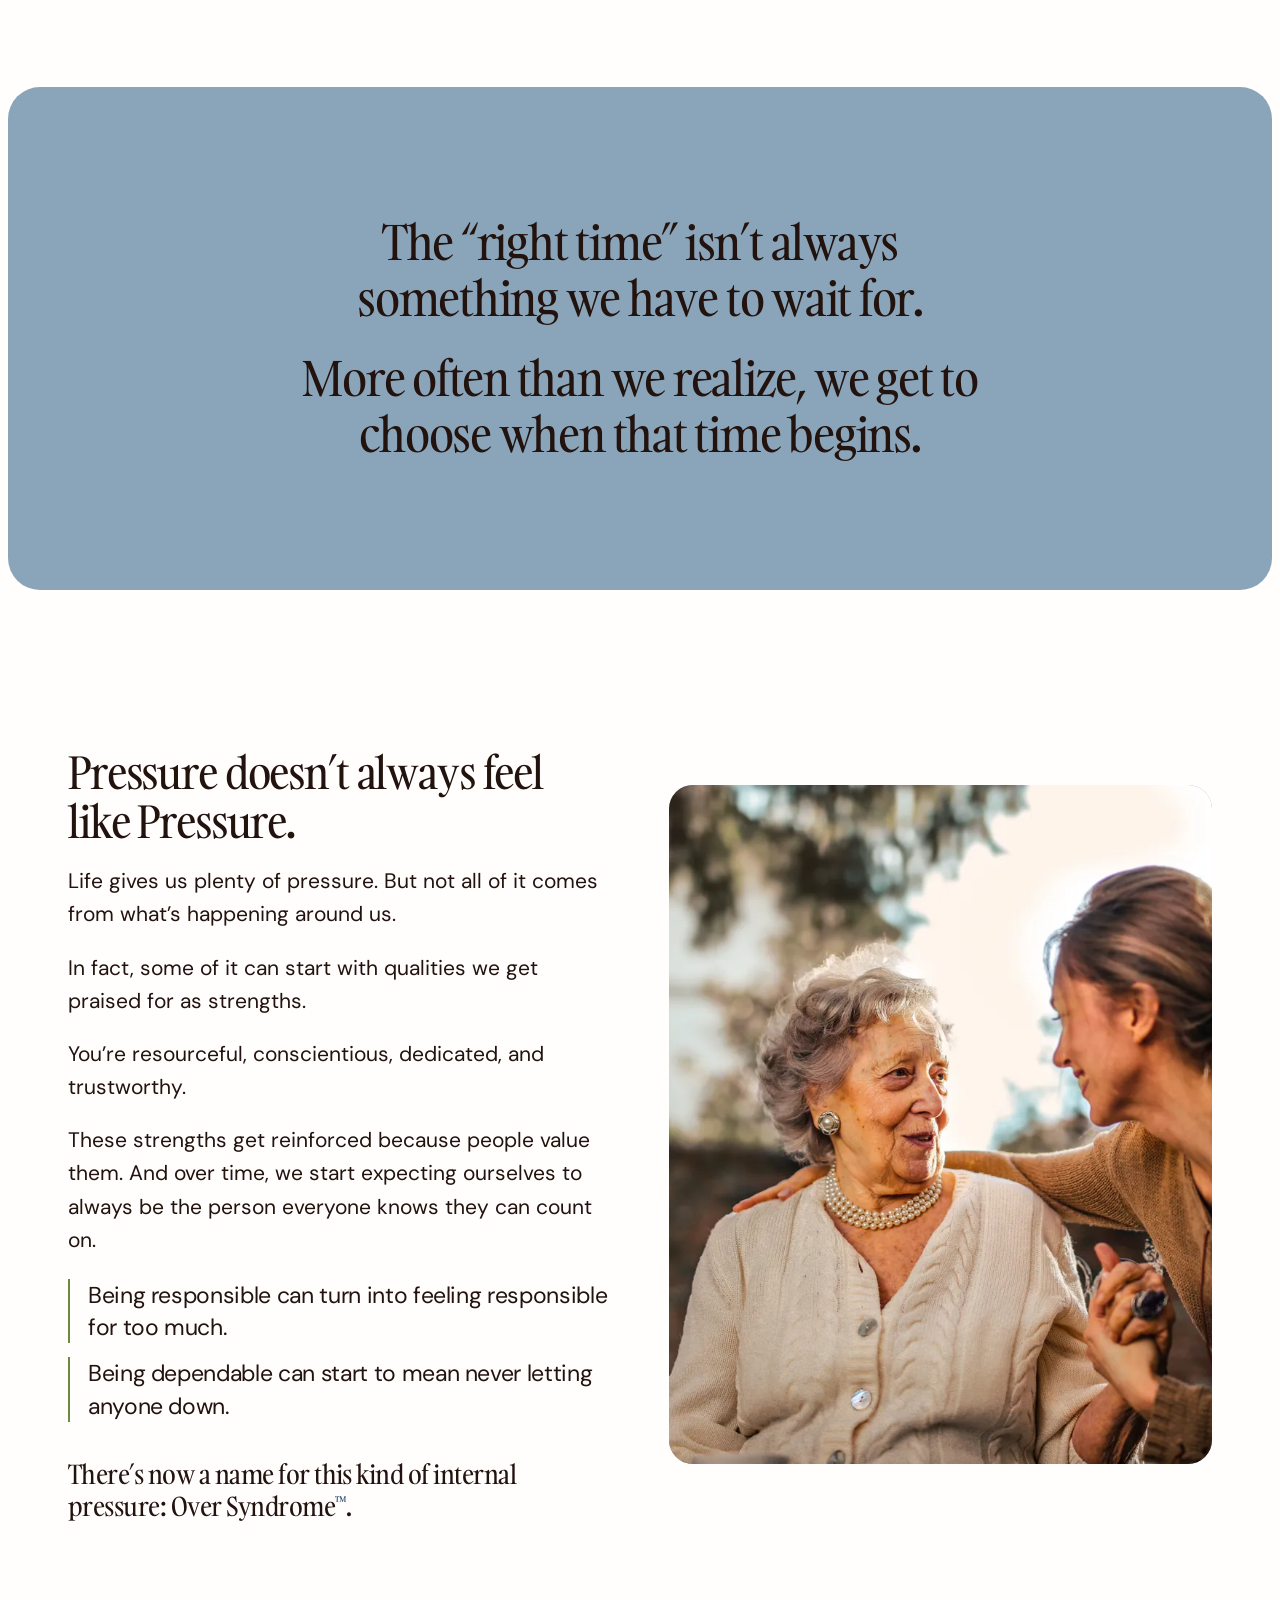
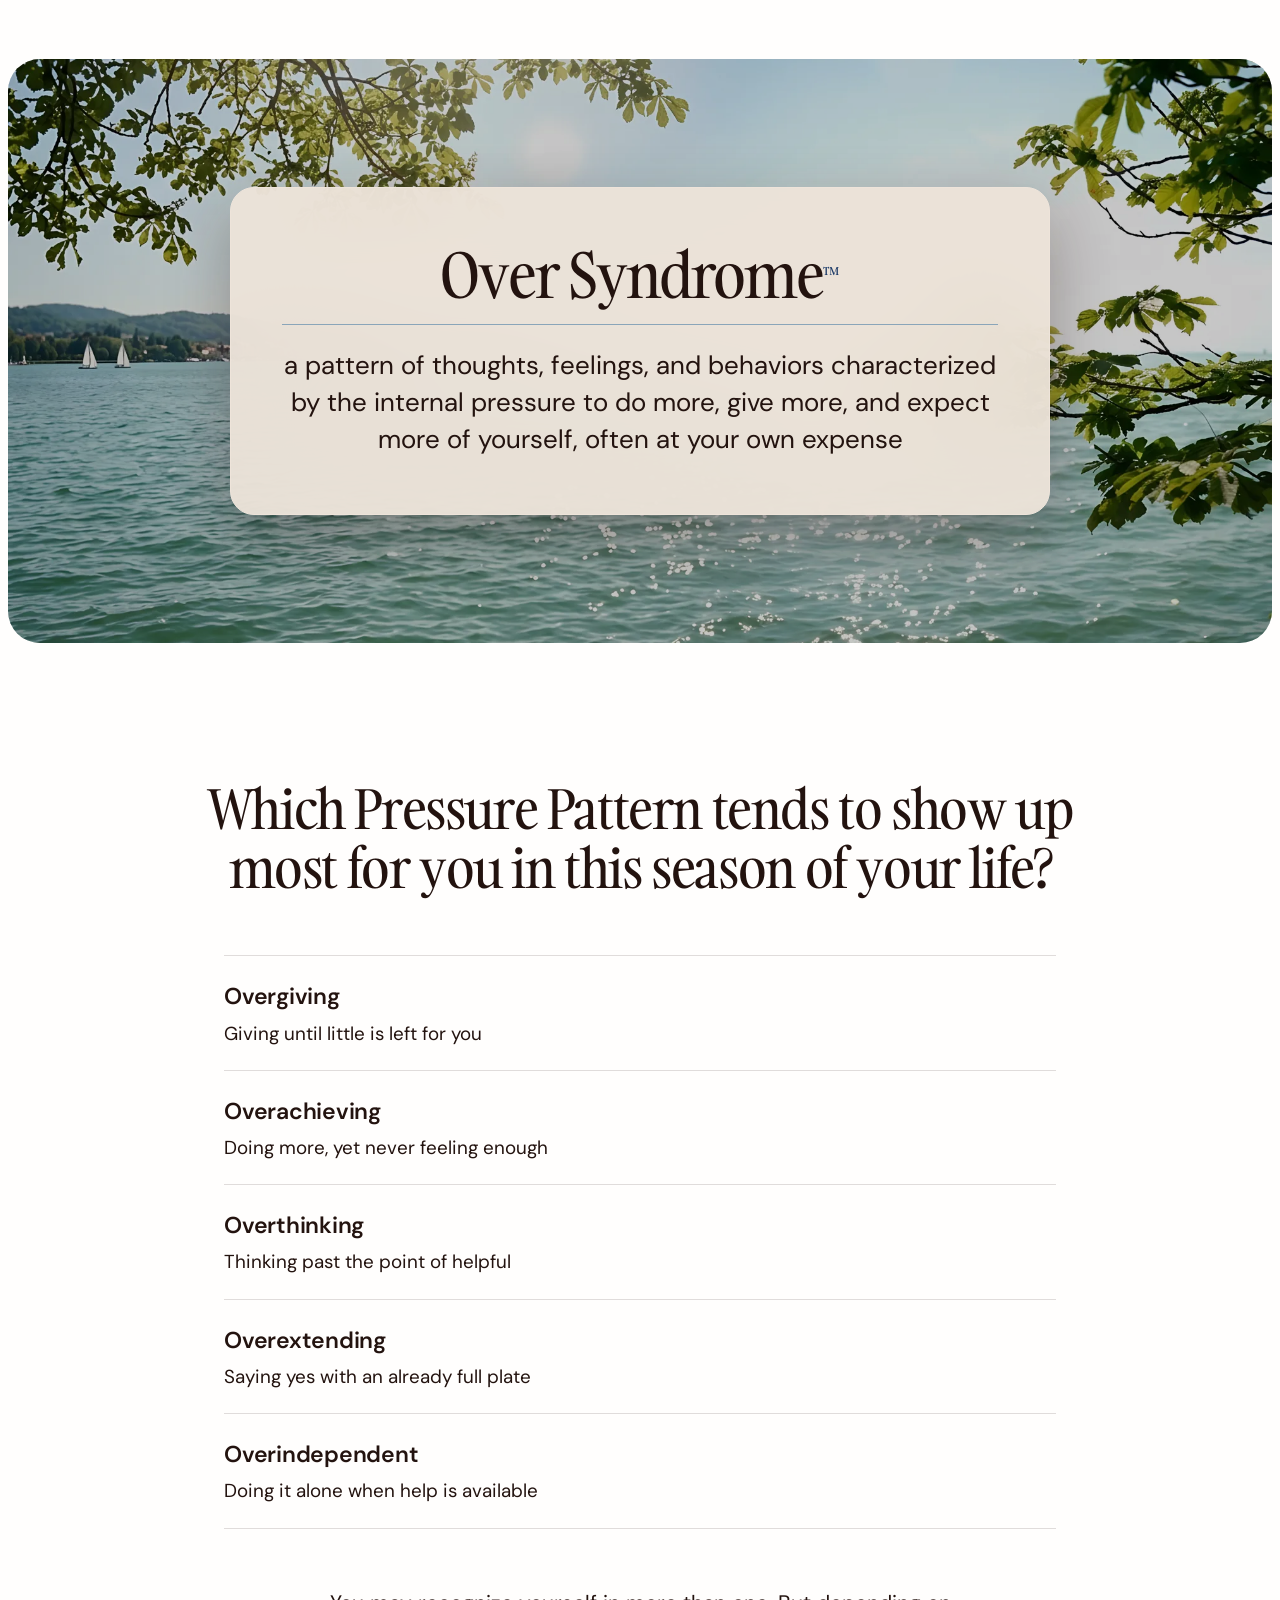
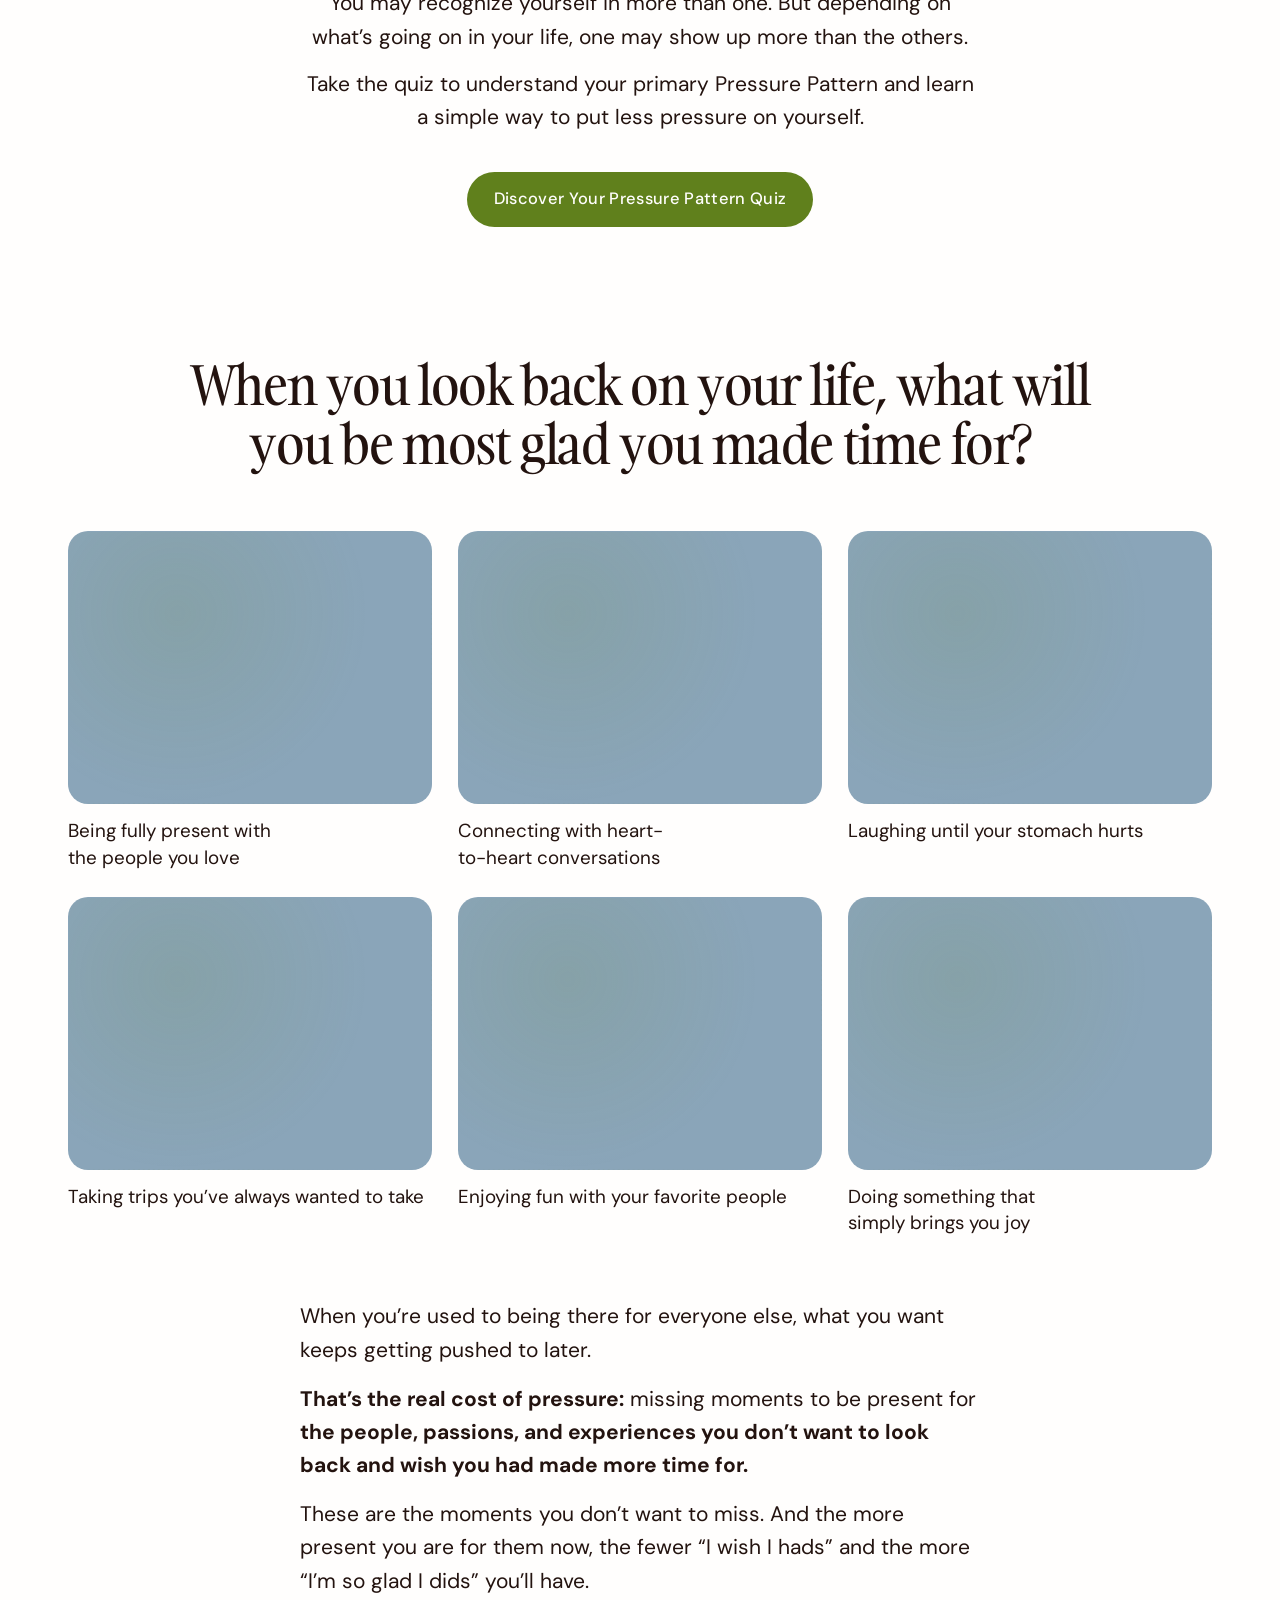
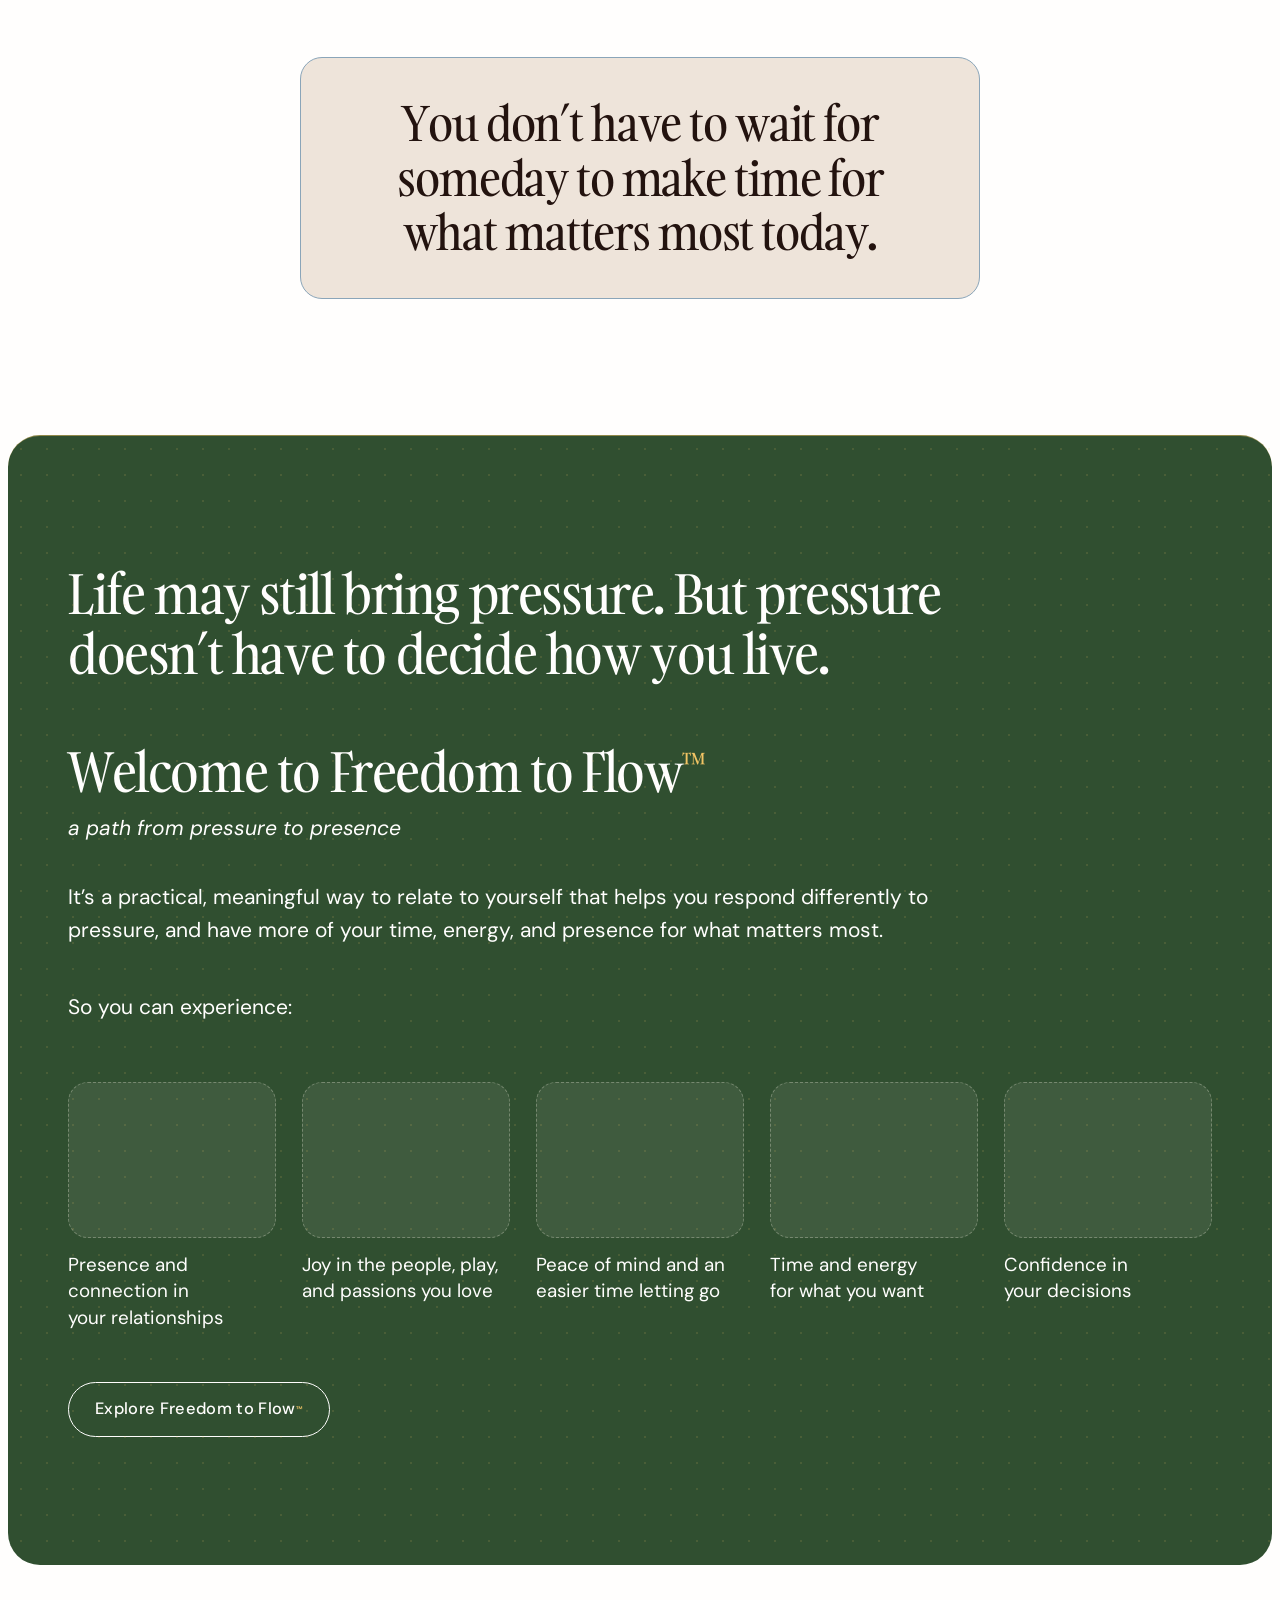
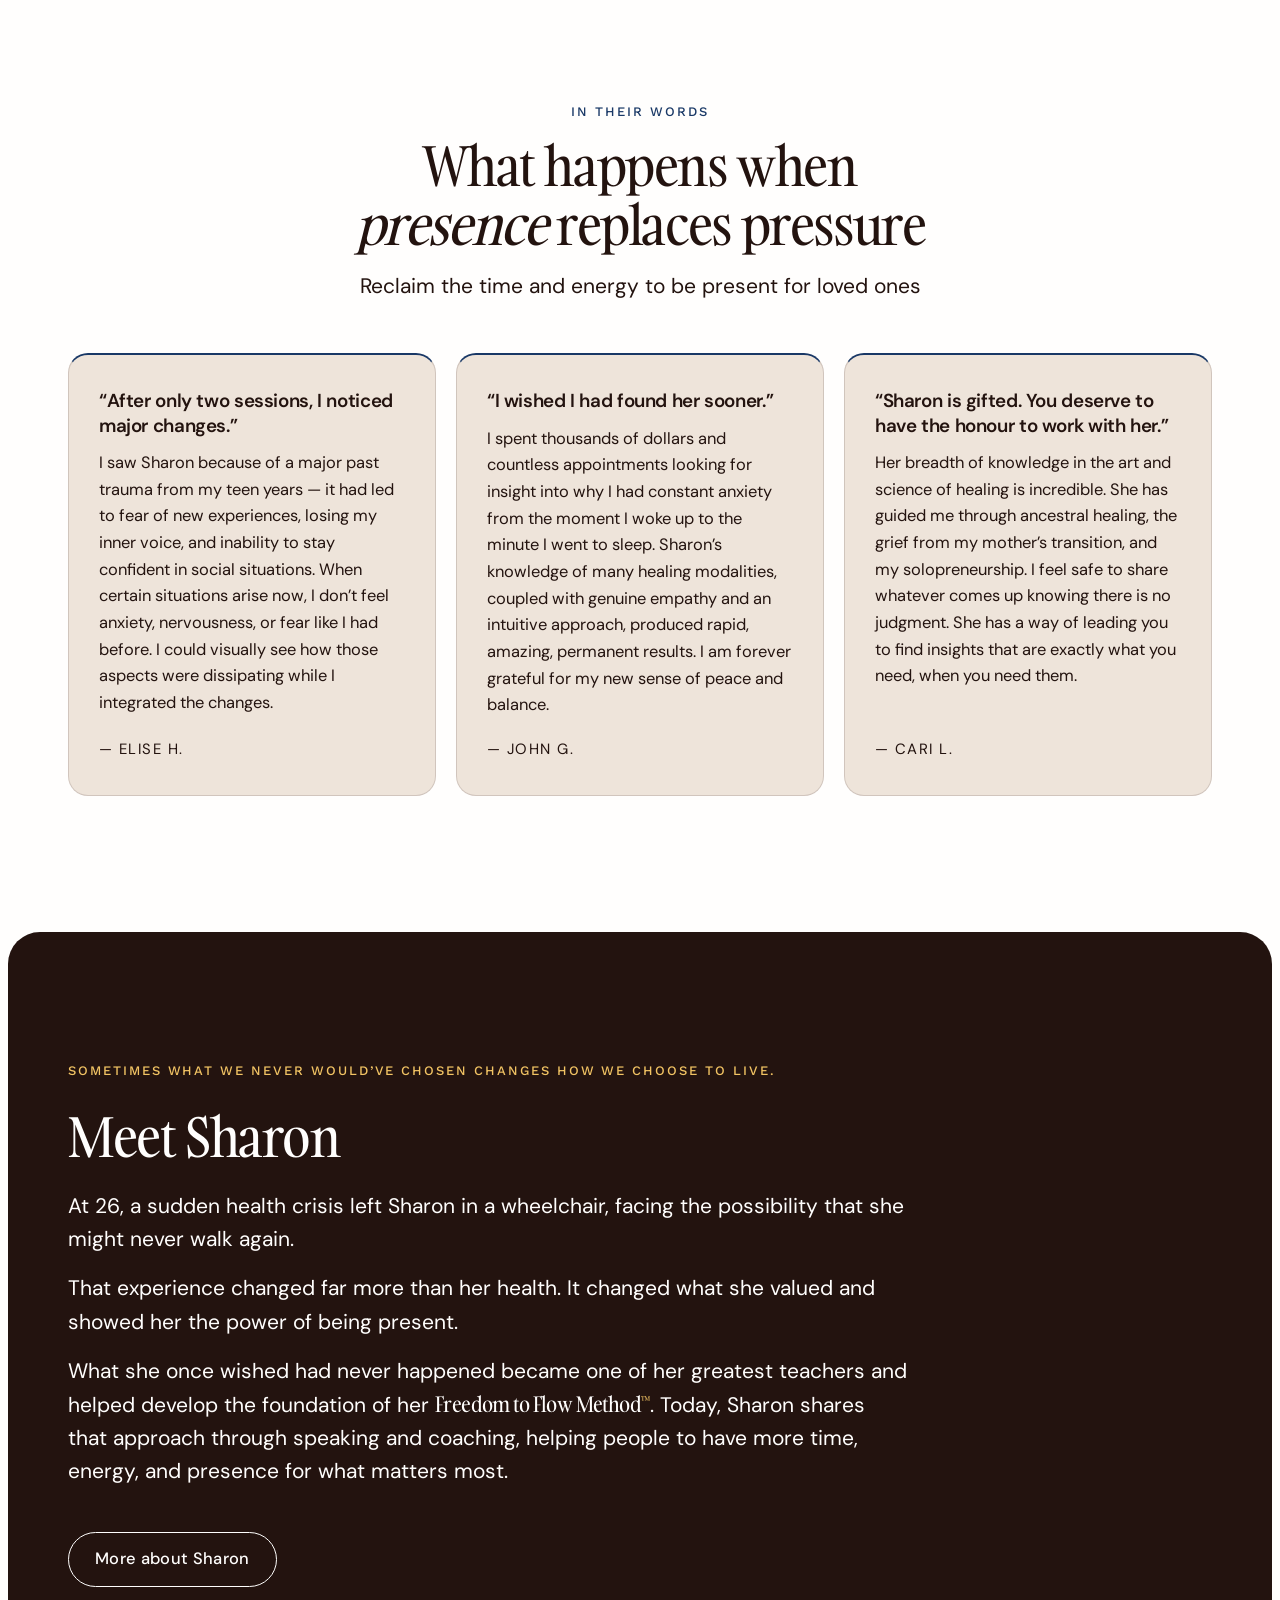
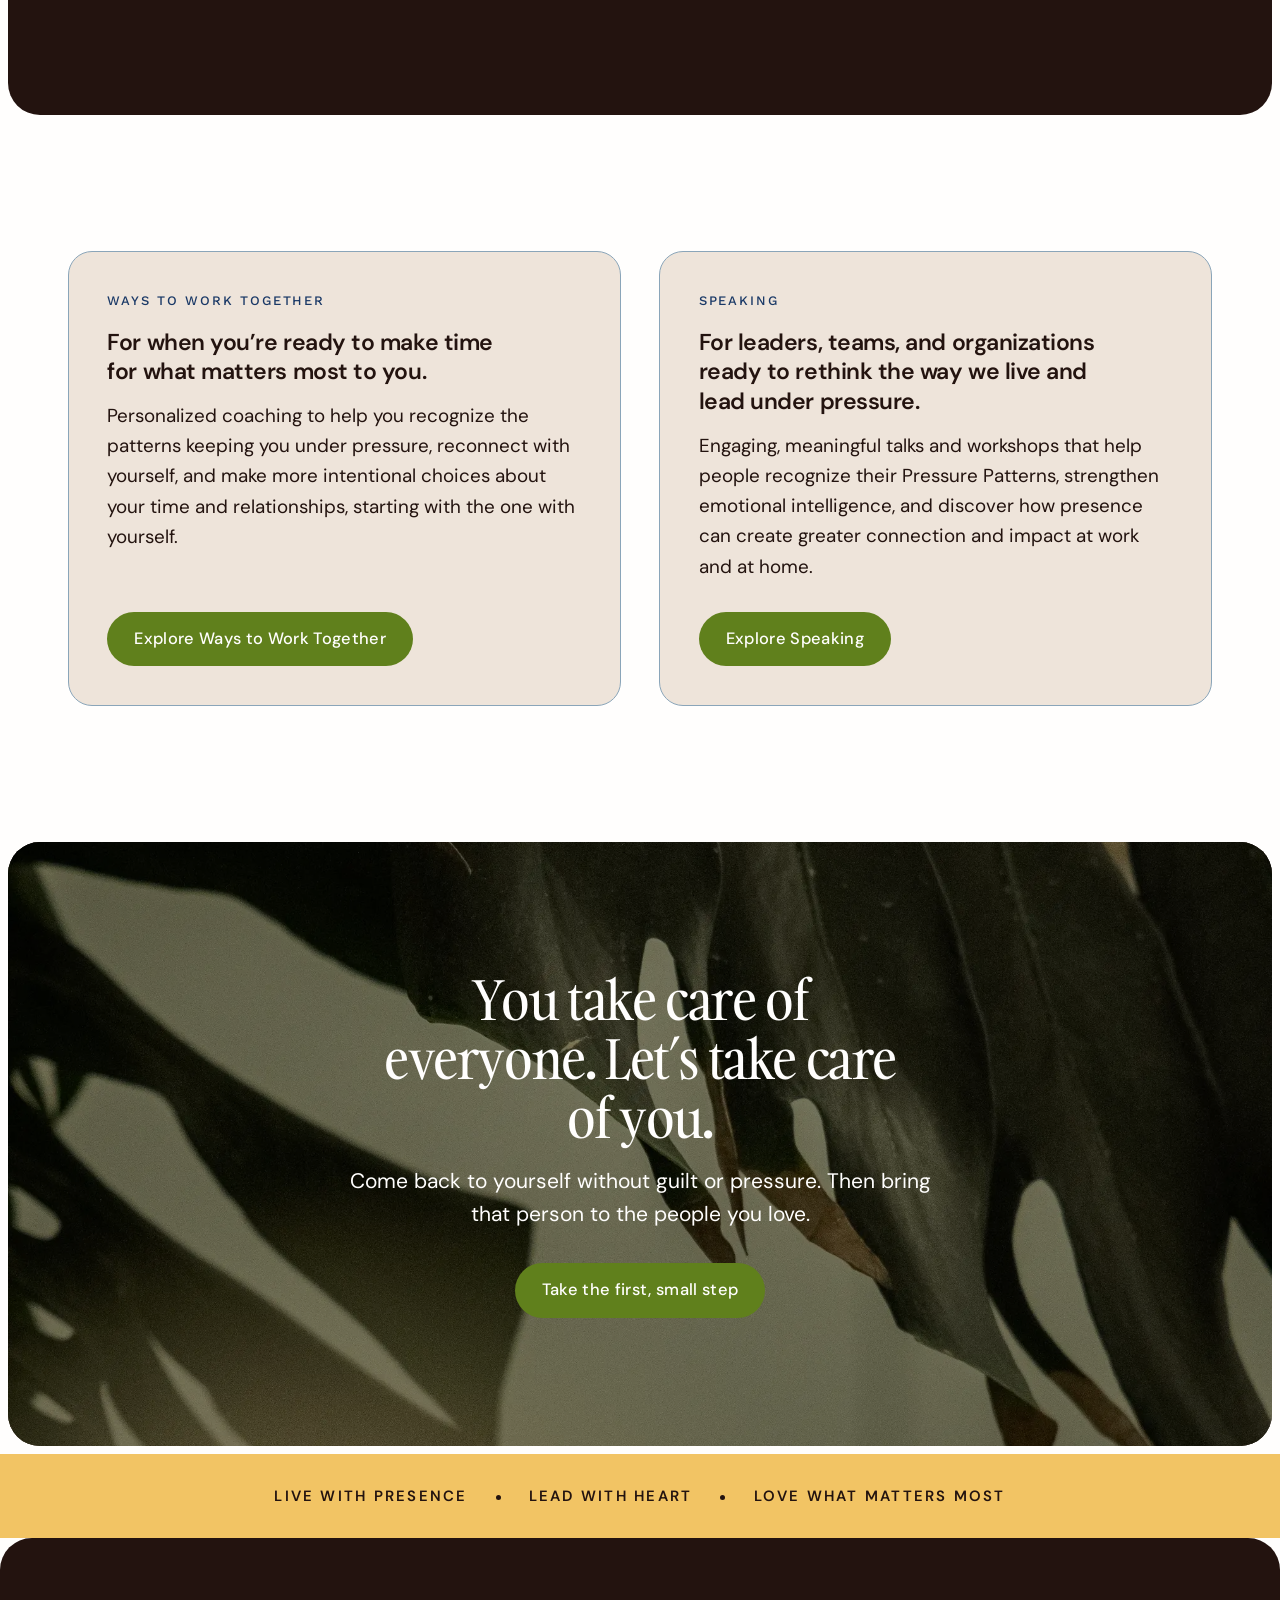
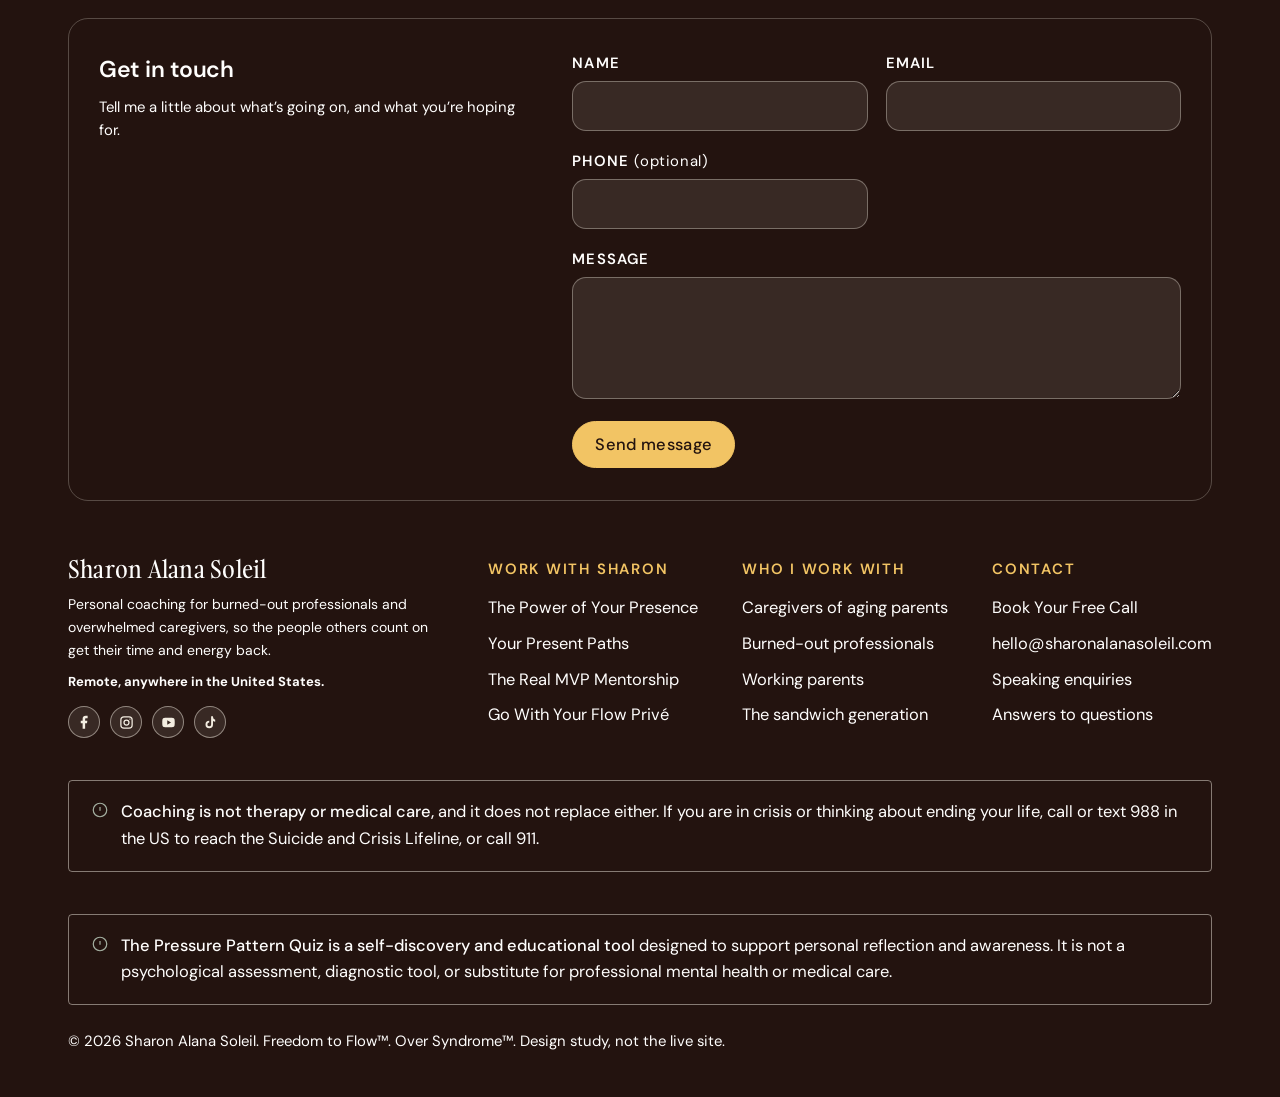
==== commit 58952d92: "Make the hero readable without covering the picture The still is a light one, so the copy takes the " ====
--- a/index.html
+++ b/index.html
@@ -7,7 +7,7 @@
 <link rel="preconnect" href="https://fonts.googleapis.com">
 <link rel="preconnect" href="https://fonts.gstatic.com" crossorigin>
 <link href="https://fonts.googleapis.com/css2?family=DM+Sans:ital,opsz,wght@0,9..40,400..700;1,9..40,400..700&amp;family=Work+Sans:wght@500&amp;display=swap" rel="stylesheet">
-<link rel="stylesheet" href="styles.css?v=132">
+<link rel="stylesheet" href="styles.css?v=133">
 </head>
 <body>
 
--- a/styles.css
+++ b/styles.css
@@ -214,6 +214,19 @@
    not against the 92px headline inside, which boxed the head far narrower than intended */
 .hero-head{width:min(100%,42rem)}
 .hero-tail{align-self:flex-end;width:fit-content;max-width:min(100%,36rem)}
+/* The tail block is the one place on this image where no single text colour works:
+   it crosses the navy railing at rgb(8,24,41) and the white shirt at rgb(240,246,253)
+   within a couple of lines, so ink dies on one and cream dies on the other. It gets a
+   ground of its own instead - frosted, the same treatment as the bar - which leaves
+   the rest of the picture completely clear rather than washing the whole frame. */
+.hero.has-film .hero-tail{
+  background:rgba(255,254,253,.86);
+  -webkit-backdrop-filter:blur(18px) saturate(1.2);backdrop-filter:blur(18px) saturate(1.2);
+  border-radius:24px;padding:clamp(24px,2.6vw,34px) clamp(24px,2.8vw,36px)}
+/* without backdrop-filter the tint carries it alone */
+@supports not ((backdrop-filter:blur(1px)) or (-webkit-backdrop-filter:blur(1px))){
+  .hero.has-film .hero-tail{background:rgba(255,254,253,.96)}
+}
 .hero-head .eyebrow{max-width:none}
 /* the break after "on" only where the first half fits on one line: forcing it on a
    phone strands "ON" by itself, which is worse than letting the measure decide */
@@ -270,11 +283,15 @@
    the numbers this costs are in the commit message. */
 .hero.has-film .wrap{position:relative;z-index:2;width:100%;
   max-width:1720px;padding-left:clamp(16px,2vw,34px);padding-right:clamp(16px,2vw,34px)}
-/* over the film every colour swaps to its dark-ground pairing */
-.hero.has-film .eyebrow{color:var(--cream)}
-.hero.has-film h1{color:var(--cream)}
-.hero.has-film .lede-b{color:var(--on-dark)}
-.hero.has-film .hero-sub{color:var(--cream)}
+/* The hero image is a light one - white sky, pale sand, a white shirt - so the copy
+   takes the ink pairings rather than the cream ones. Nothing is laid over the picture
+   to make this work; the contrast comes from the type alone. That means these four
+   lines are tied to a LIGHT hero: swap in dark footage and they have to swap back to
+   --cream, --on-dark and a scrim, or the copy disappears the other way. */
+.hero.has-film .eyebrow{color:var(--soft)}      /* dark blue,  16.88:1 on the sky */
+.hero.has-film h1{color:var(--heading)}         /* dark brown, 17.62:1 */
+.hero.has-film .lede-b{color:var(--soft)}       /* dark blue,   7.14:1 on the shirt */
+.hero.has-film .hero-sub{color:var(--ink)}      /* dark brown, 16.48:1 */
 /* a phone holds the copy over a narrower frame, so the veil goes a little deeper */
 @media(max-width:700px){
 }
@@ -283,16 +300,20 @@
 /* over the film the bar is frosted glass rather than clear: a black tint matching the
    hero's own overlay, blurred, so the wordmark and links sit on an even ground instead
    of on whatever the footage happens to be doing behind them */
-header.on-hero{background:rgba(0,0,0,.30);border-bottom-color:rgba(255,254,253,.16);
+/* .90 rather than .62: at the lighter tint the image's mid tones read through and the
+   green pill loses its edge against them - 1.72:1, short of the 3:1 a control wants.
+   .82 got to 2.99, a hundredth short, so the glass settles here: the pill clears 3:1
+   against it and the bar still reads as glass rather than a solid strip. */
+header.on-hero{background:rgba(255,254,253,.90);border-bottom-color:rgba(35,19,15,.12);
   -webkit-backdrop-filter:blur(16px) saturate(1.25);backdrop-filter:blur(16px) saturate(1.25)}
 /* without backdrop-filter the tint has to carry it alone */
 @supports not ((backdrop-filter:blur(1px)) or (-webkit-backdrop-filter:blur(1px))){
-  header.on-hero{background:rgba(0,0,0,.52)}
-}
-header.on-hero .mark,header.on-hero .nav-links a{color:var(--cream)}
-header.on-hero .nav-links a:hover{background:rgba(255,254,253,.18)}
-header.on-hero .nav-toggle span{background:var(--cream)}
-header.on-hero .tm{color:var(--on-dark)}
+  header.on-hero{background:rgba(255,254,253,.86)}
+}
+header.on-hero .mark,header.on-hero .nav-links a{color:var(--ink)}
+header.on-hero .nav-links a:hover{background:rgba(35,19,15,.07)}
+header.on-hero .nav-toggle span{background:var(--ink)}
+header.on-hero .tm{color:var(--soft)}
 /* the mobile menu panel is light, so the cream treatment comes off while it is open */
 header.on-hero.open{background:var(--cream);border-bottom-color:var(--hair);
   -webkit-backdrop-filter:blur(19px) saturate(1.5);backdrop-filter:blur(19px) saturate(1.5)}
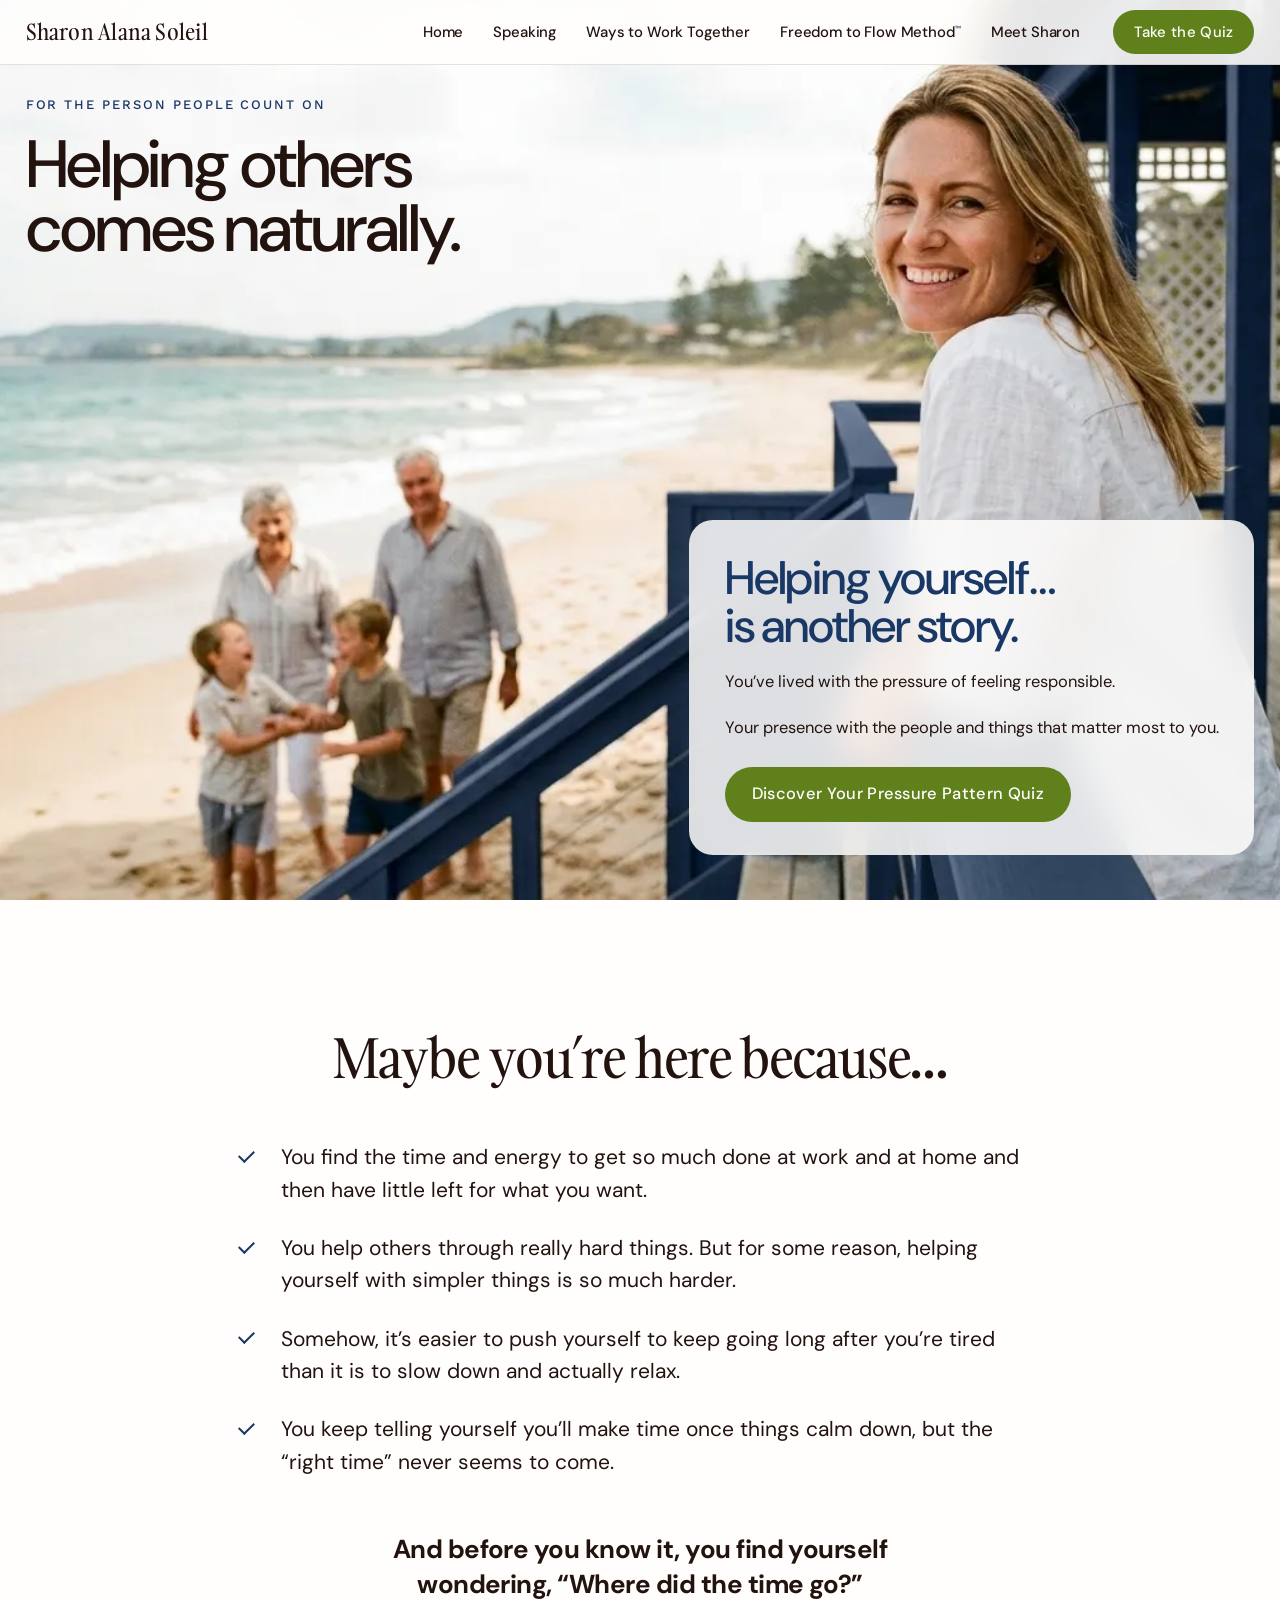
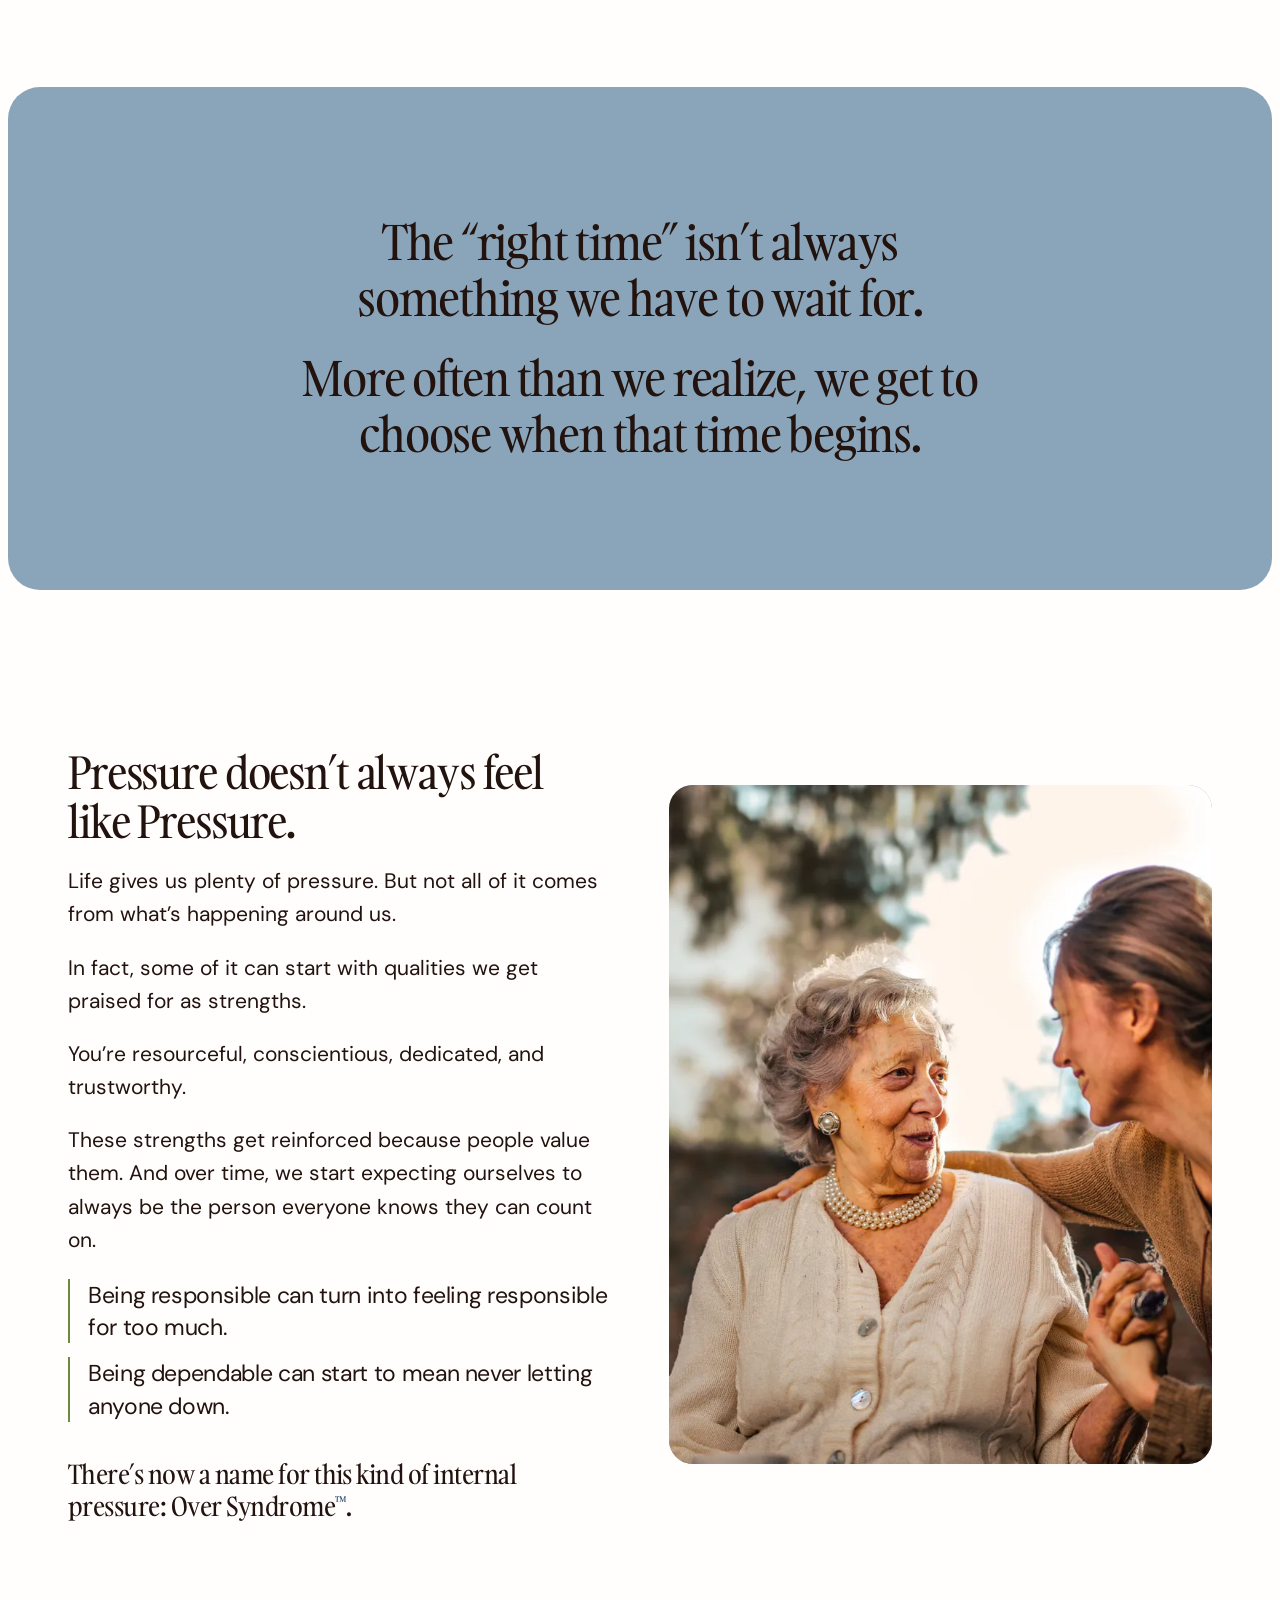
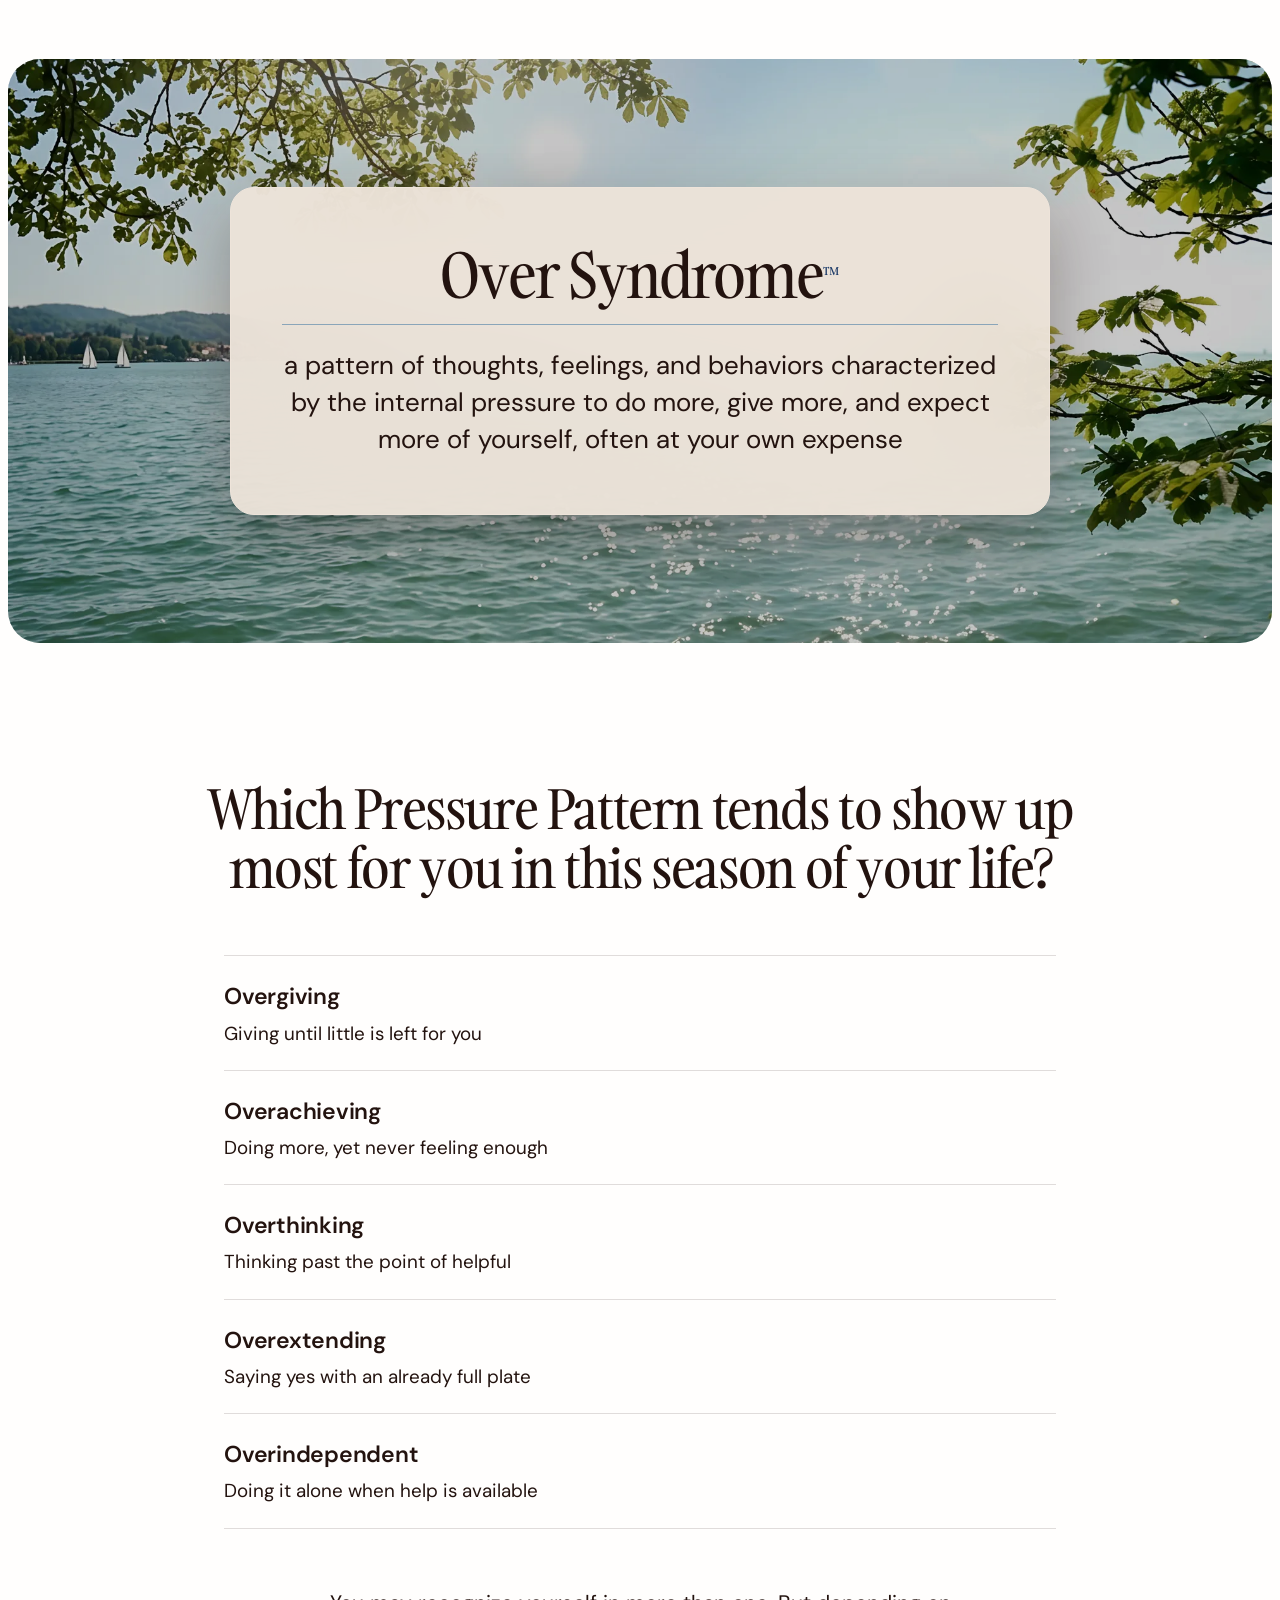
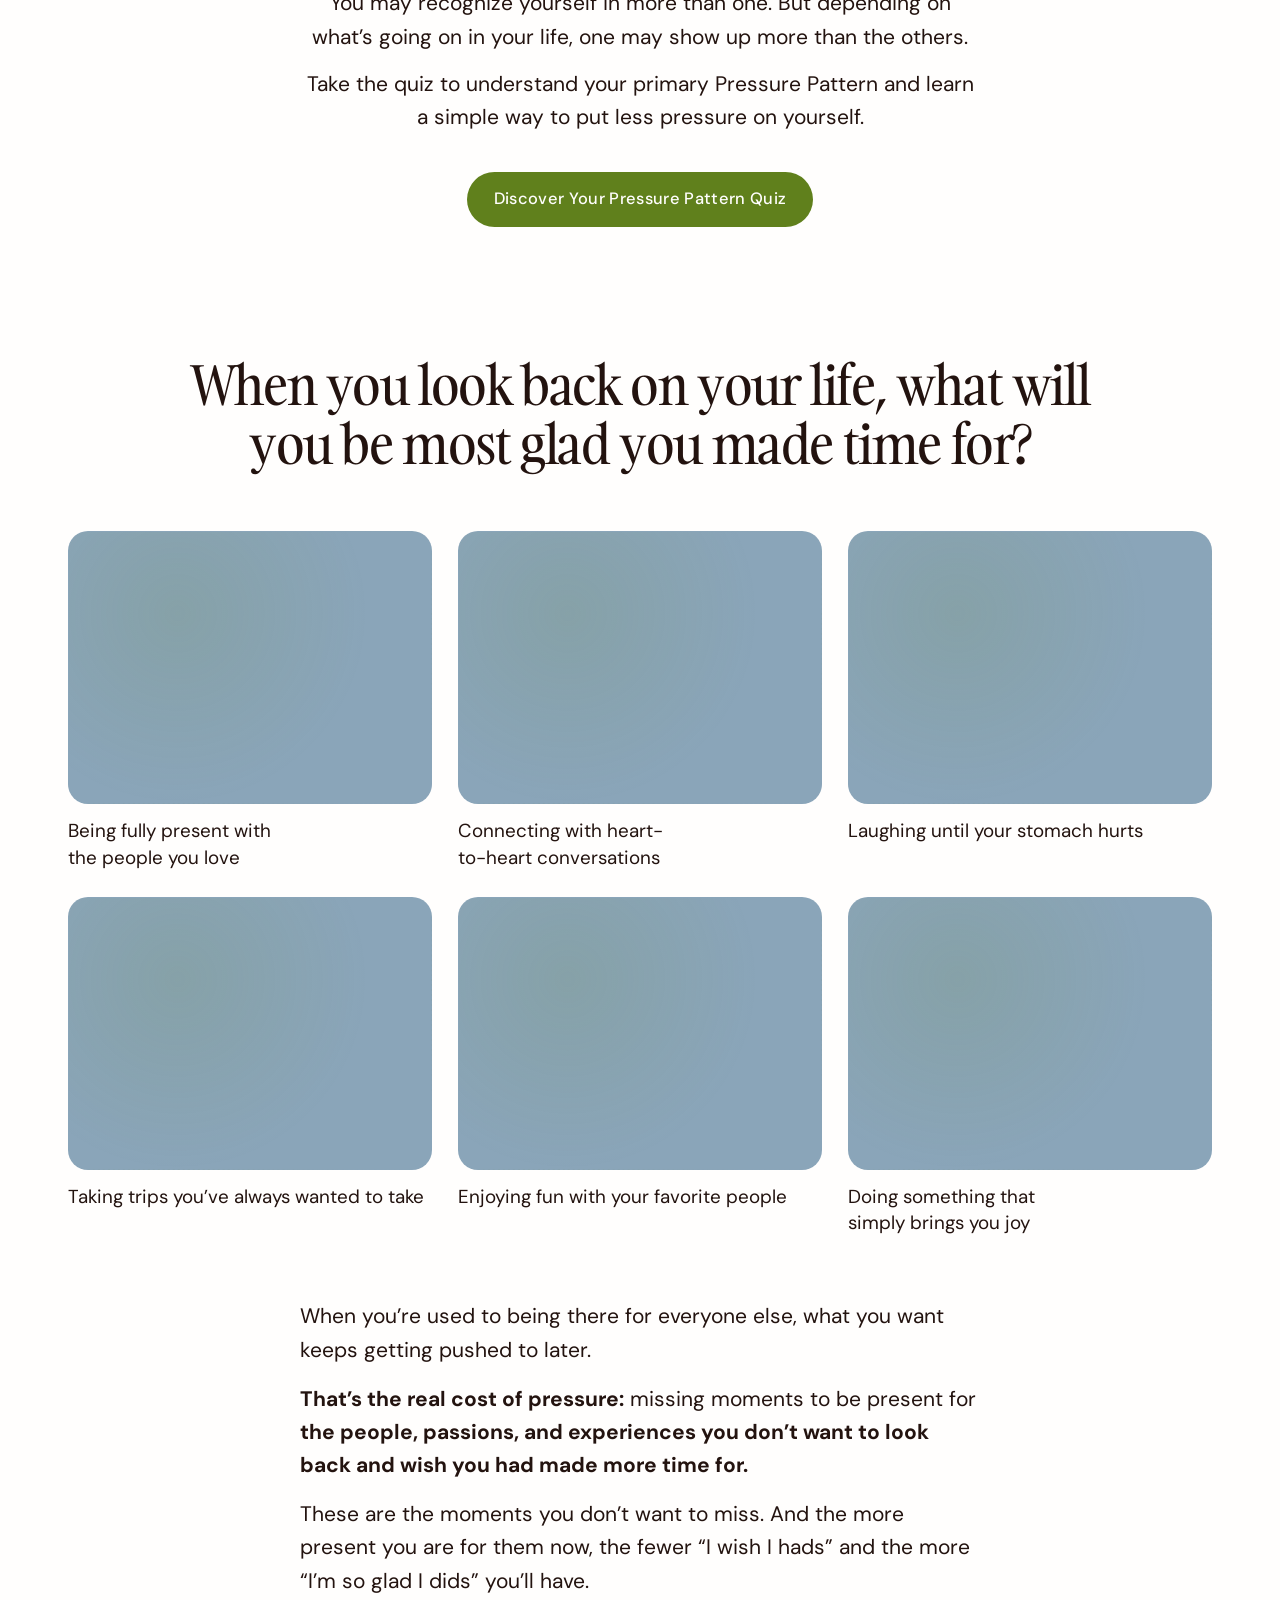
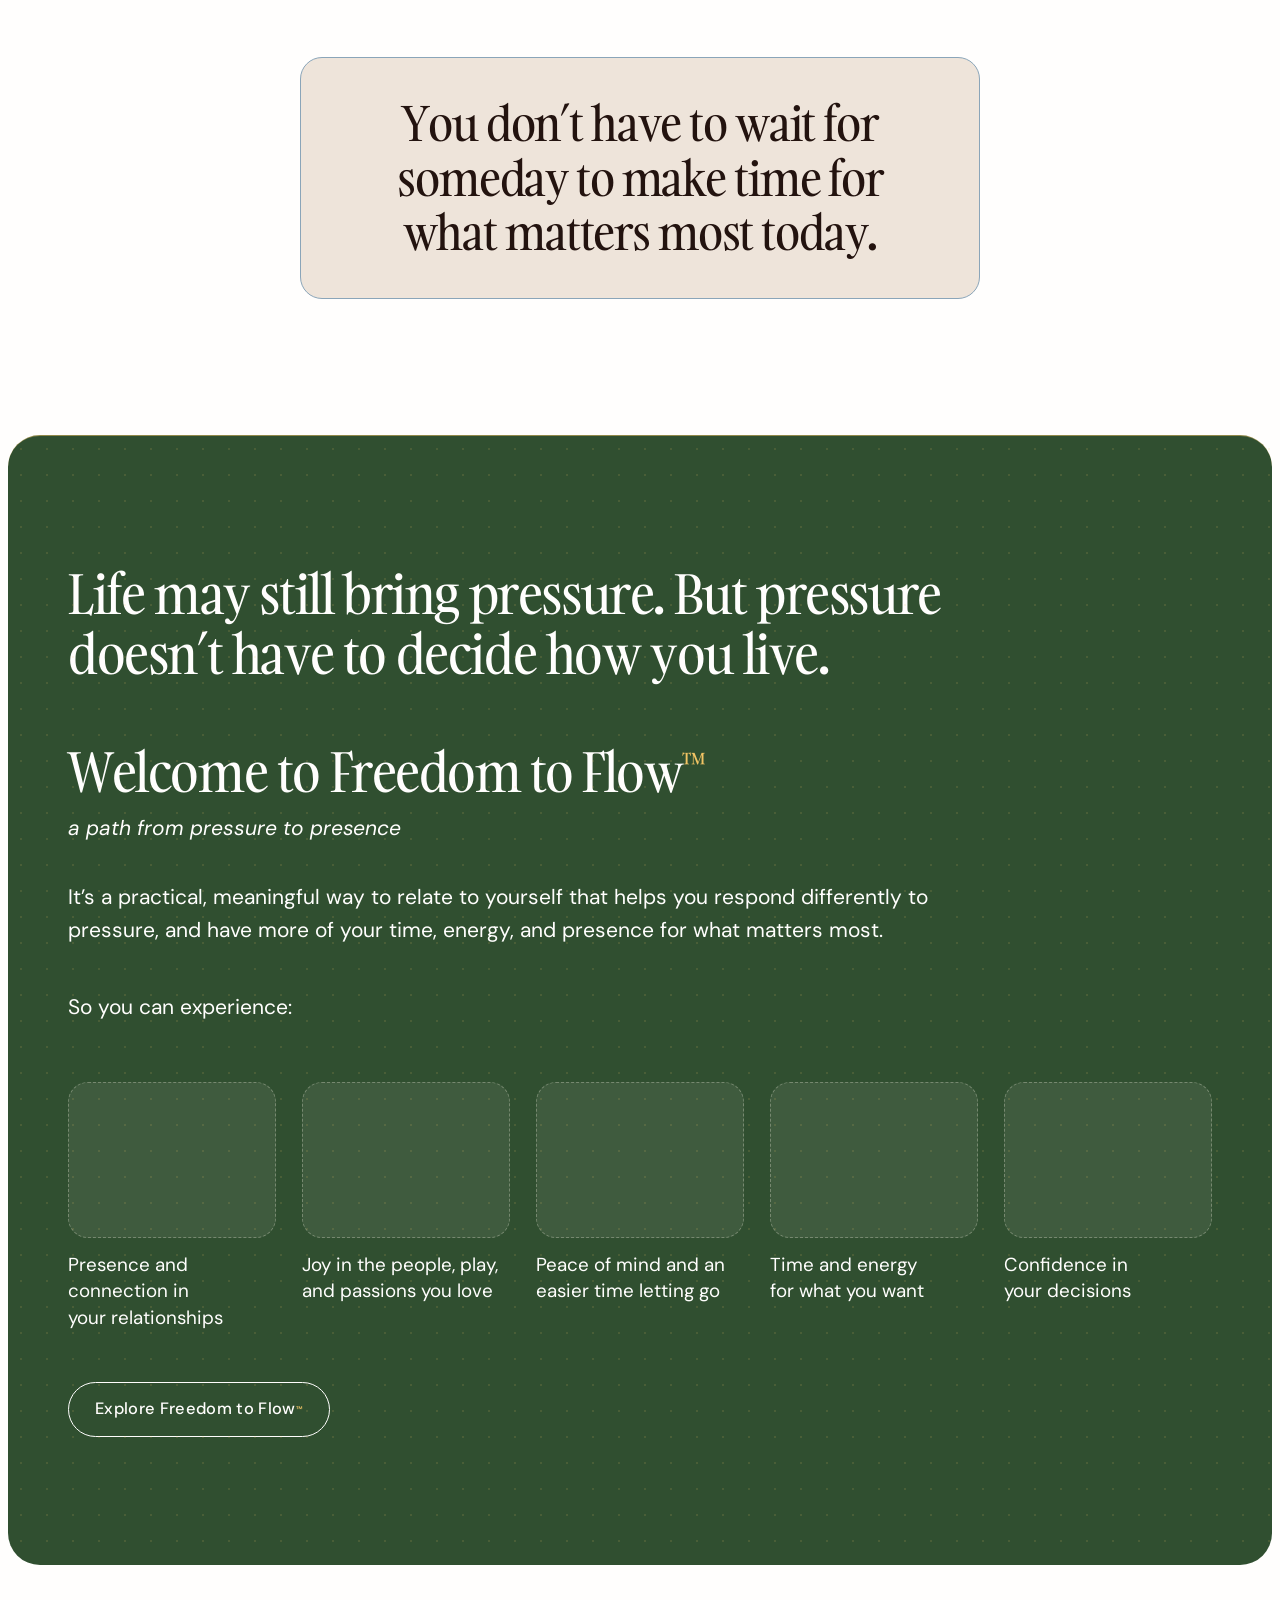
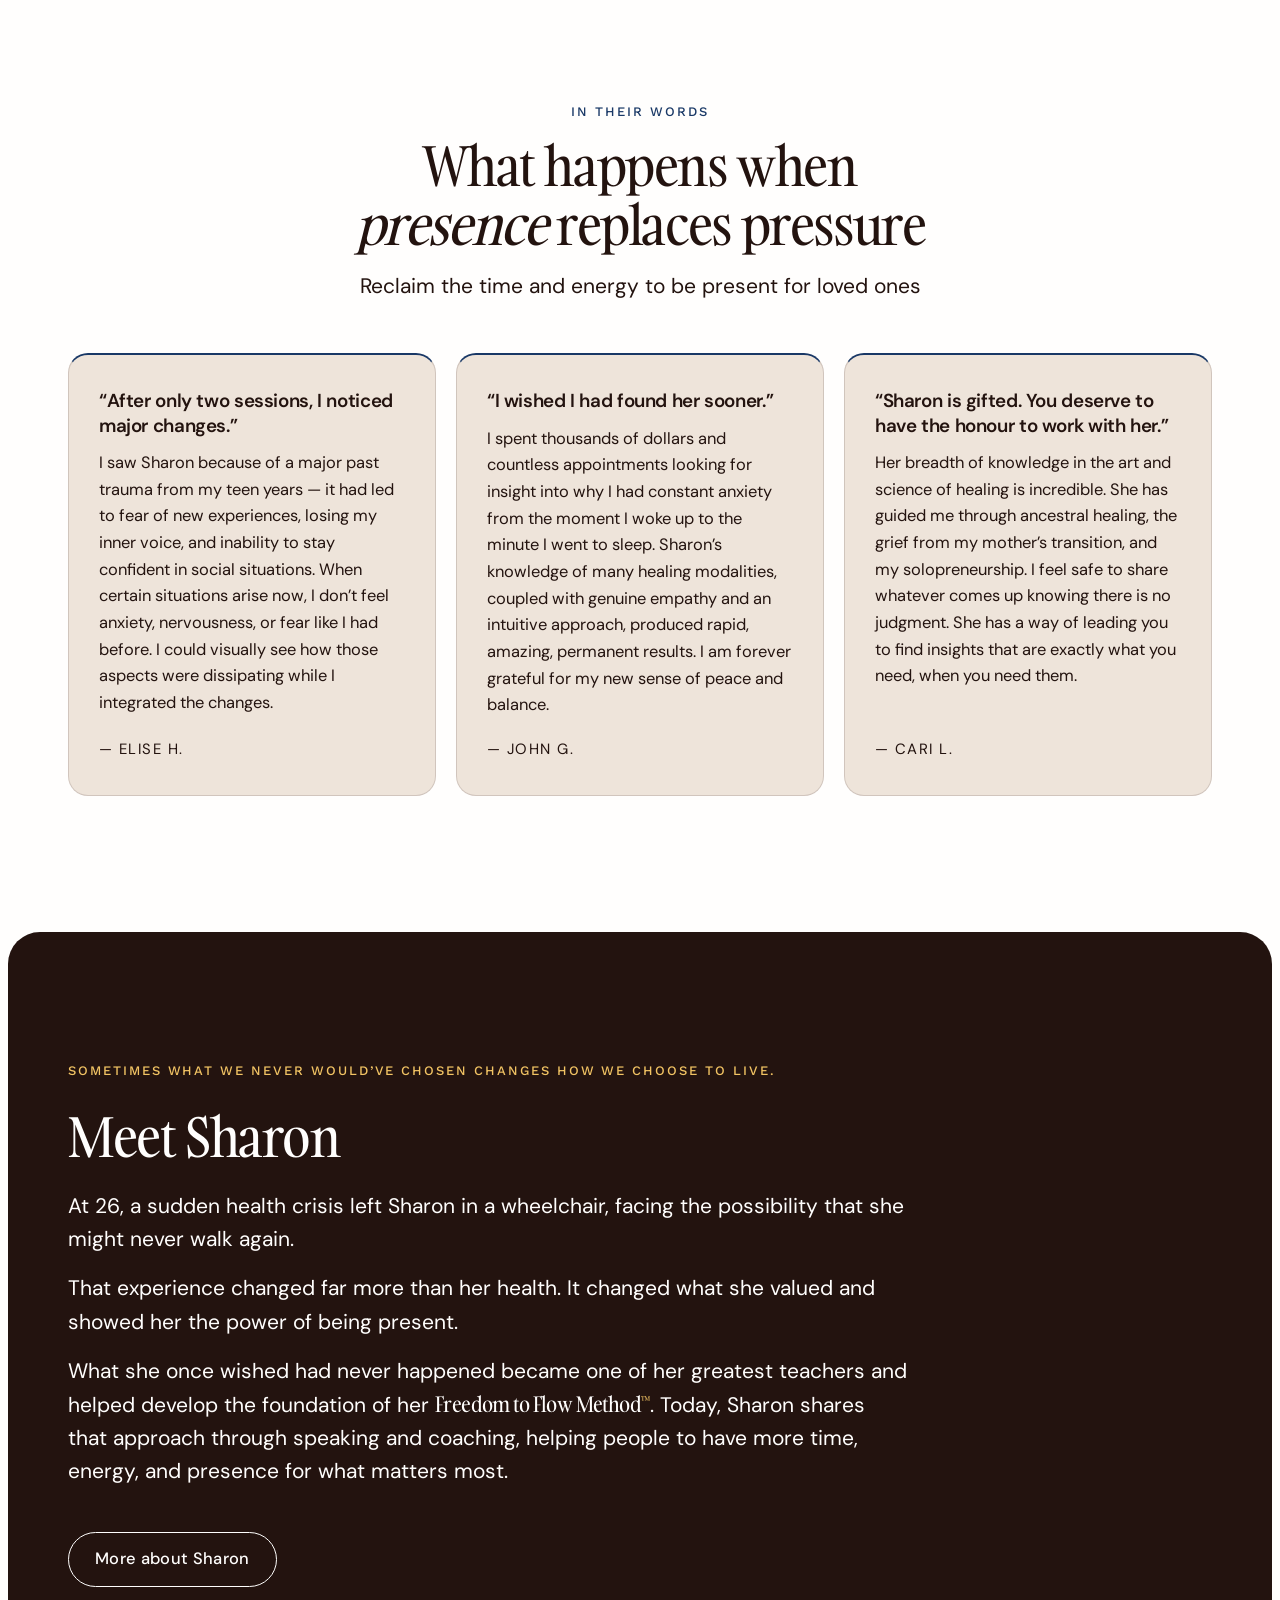
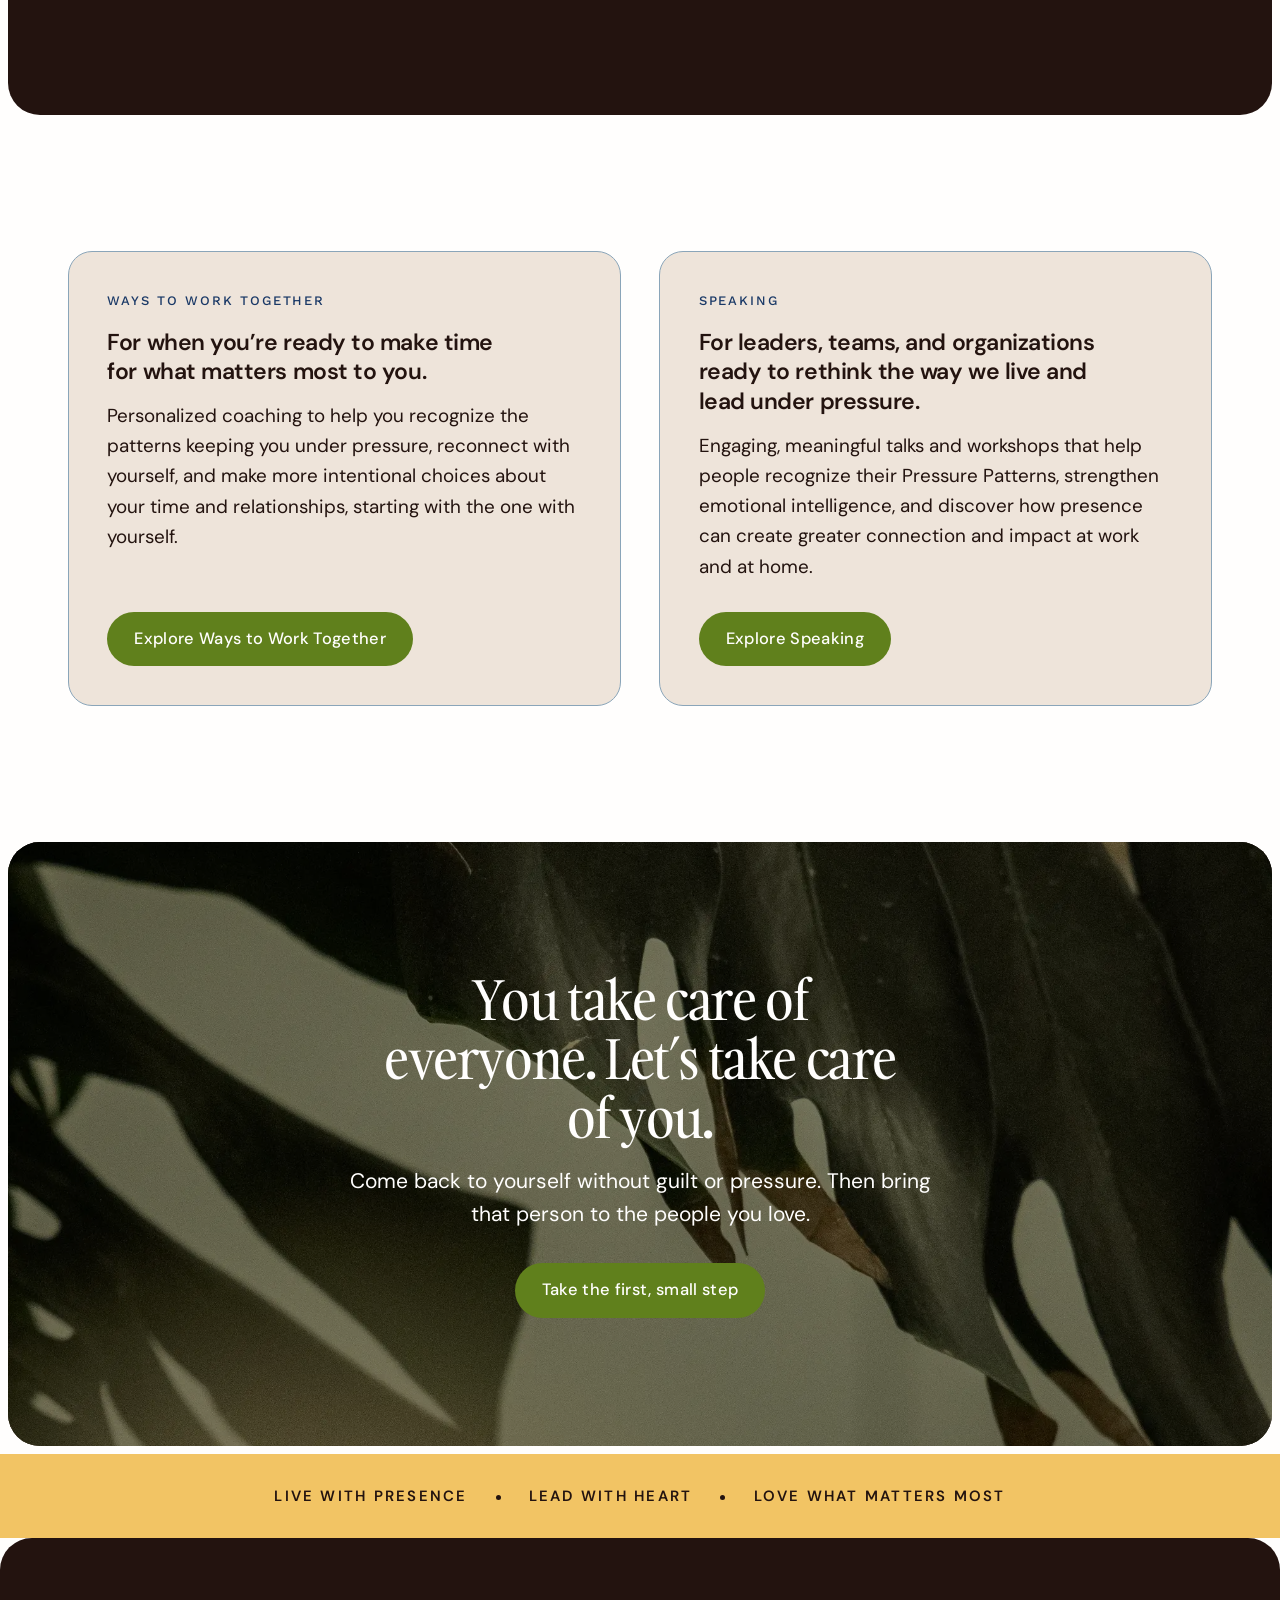
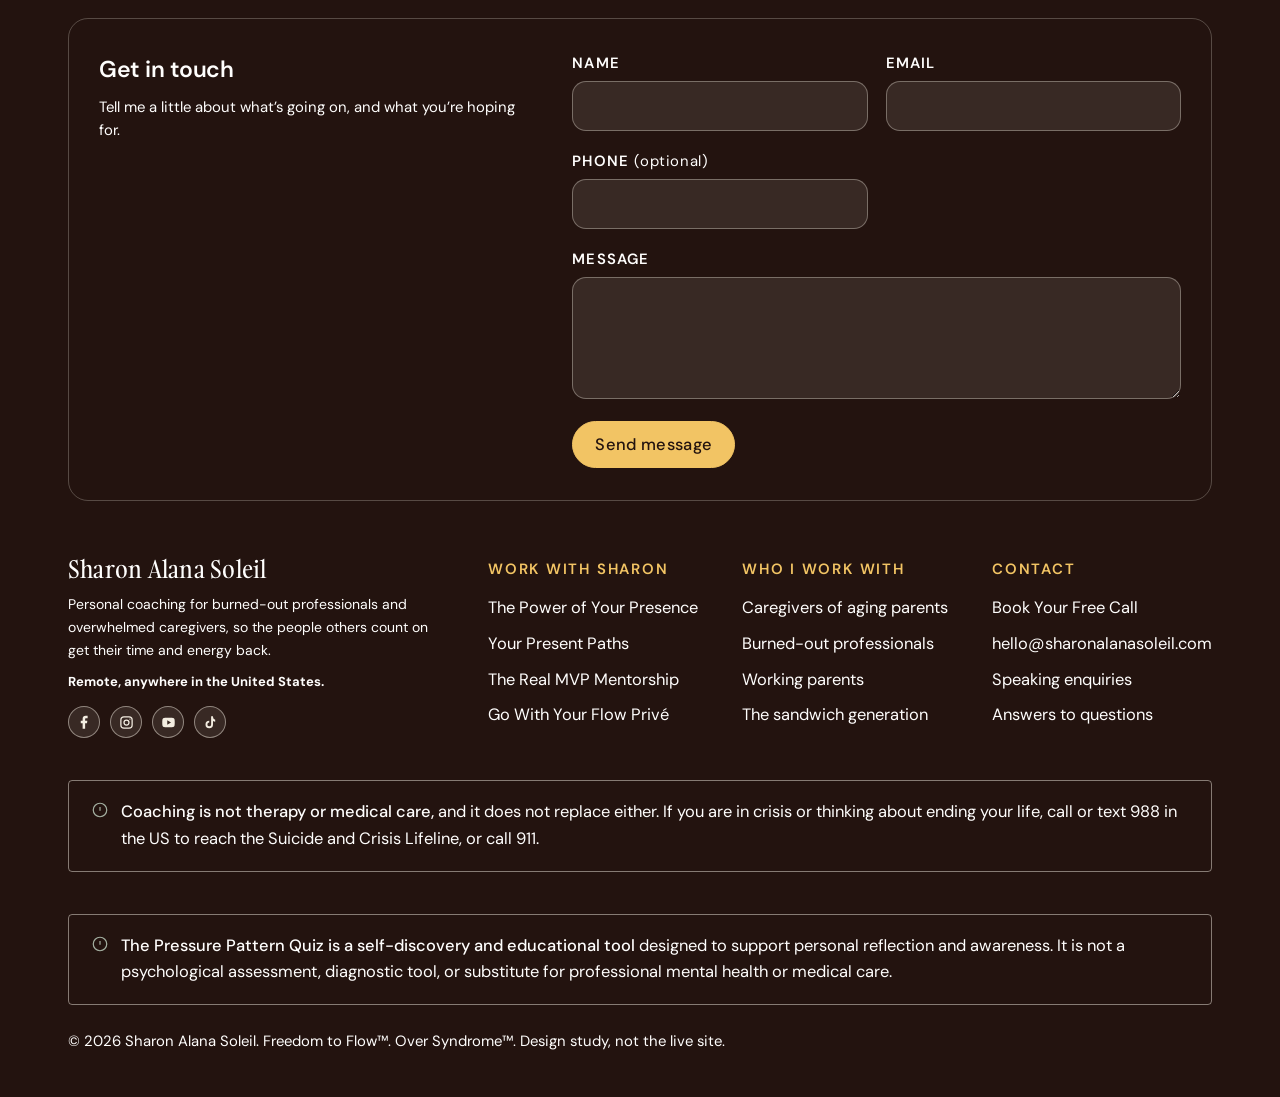
==== commit 52b09fdc: "Shorten the hero subheadline and set it in sentence case The subheadline is the two sentences you co" ====
--- a/index.html
+++ b/index.html
@@ -7,7 +7,7 @@
 <link rel="preconnect" href="https://fonts.googleapis.com">
 <link rel="preconnect" href="https://fonts.gstatic.com" crossorigin>
 <link href="https://fonts.googleapis.com/css2?family=DM+Sans:ital,opsz,wght@0,9..40,400..700;1,9..40,400..700&amp;family=Work+Sans:wght@500&amp;display=swap" rel="stylesheet">
-<link rel="stylesheet" href="styles.css?v=133">
+<link rel="stylesheet" href="styles.css?v=134">
 </head>
 <body>
 
@@ -52,9 +52,9 @@
       <h1 class="hero-lede">Helping others comes naturally.</h1>
     </div>
     <div class="hero-tail">
-      <p class="lede-b"><span>Helping yourself</span> <span>is another story.</span></p>
-      <p class="hero-sub">You&rsquo;ve lived with the pressure of feeling responsible for so much for so long that you may not realize just how much it&rsquo;s costing you.</p>
-      <p class="hero-sub hero-sub-2"><span>Your time. Your energy.</span> <span>Your ability to be fully present for what matters most to you.</span></p>
+      <p class="lede-b"><span>Helping yourself&hellip;</span> <span>is another story.</span></p>
+      <p class="hero-sub">You&rsquo;ve lived with the pressure of feeling responsible.</p>
+      <p class="hero-sub hero-sub-2">Your presence with the people and things that matter most to you.</p>
       <div class="hero-cta">
         <a class="btn" href="over-syndrome-quiz.html">Discover Your Pressure Pattern Quiz</a>
       </div>
--- a/styles.css
+++ b/styles.css
@@ -244,12 +244,12 @@
   font-family:var(--body);font-weight:500;
   font-size:clamp(1.75rem, 1.1rem + 2.3vw, 3.25rem);   /* 28px → 52px */
   line-height:1.02;letter-spacing:-.022em;color:var(--on-dark)}
-/* the body copy takes the reference's small tracked uppercase */
+/* sentence case, not the reference's uppercase: that treatment was chosen when this
+   line was short, and uppercase flattens word shapes badly over a paragraph */
 .hero-copy .hero-sub{margin:clamp(18px,2.2vh,26px) 0 0;max-width:none;
-  font-size:var(--type-micro);font-weight:500;line-height:1.62;
-  letter-spacing:.085em;text-transform:uppercase}
-.hero-sub-2{margin-top:clamp(12px,1.4vh,18px)}
-.hero-sub-2>span{display:block}
+  font-size:var(--type-small);font-weight:400;line-height:1.55;
+  letter-spacing:0}
+.hero-sub-2{margin-top:clamp(10px,1.2vh,16px)}
 .hero-copy .hero-cta{justify-content:flex-start;margin-top:clamp(24px,3vh,36px)}
 
 /* below the split the corners collapse into one left-aligned column */
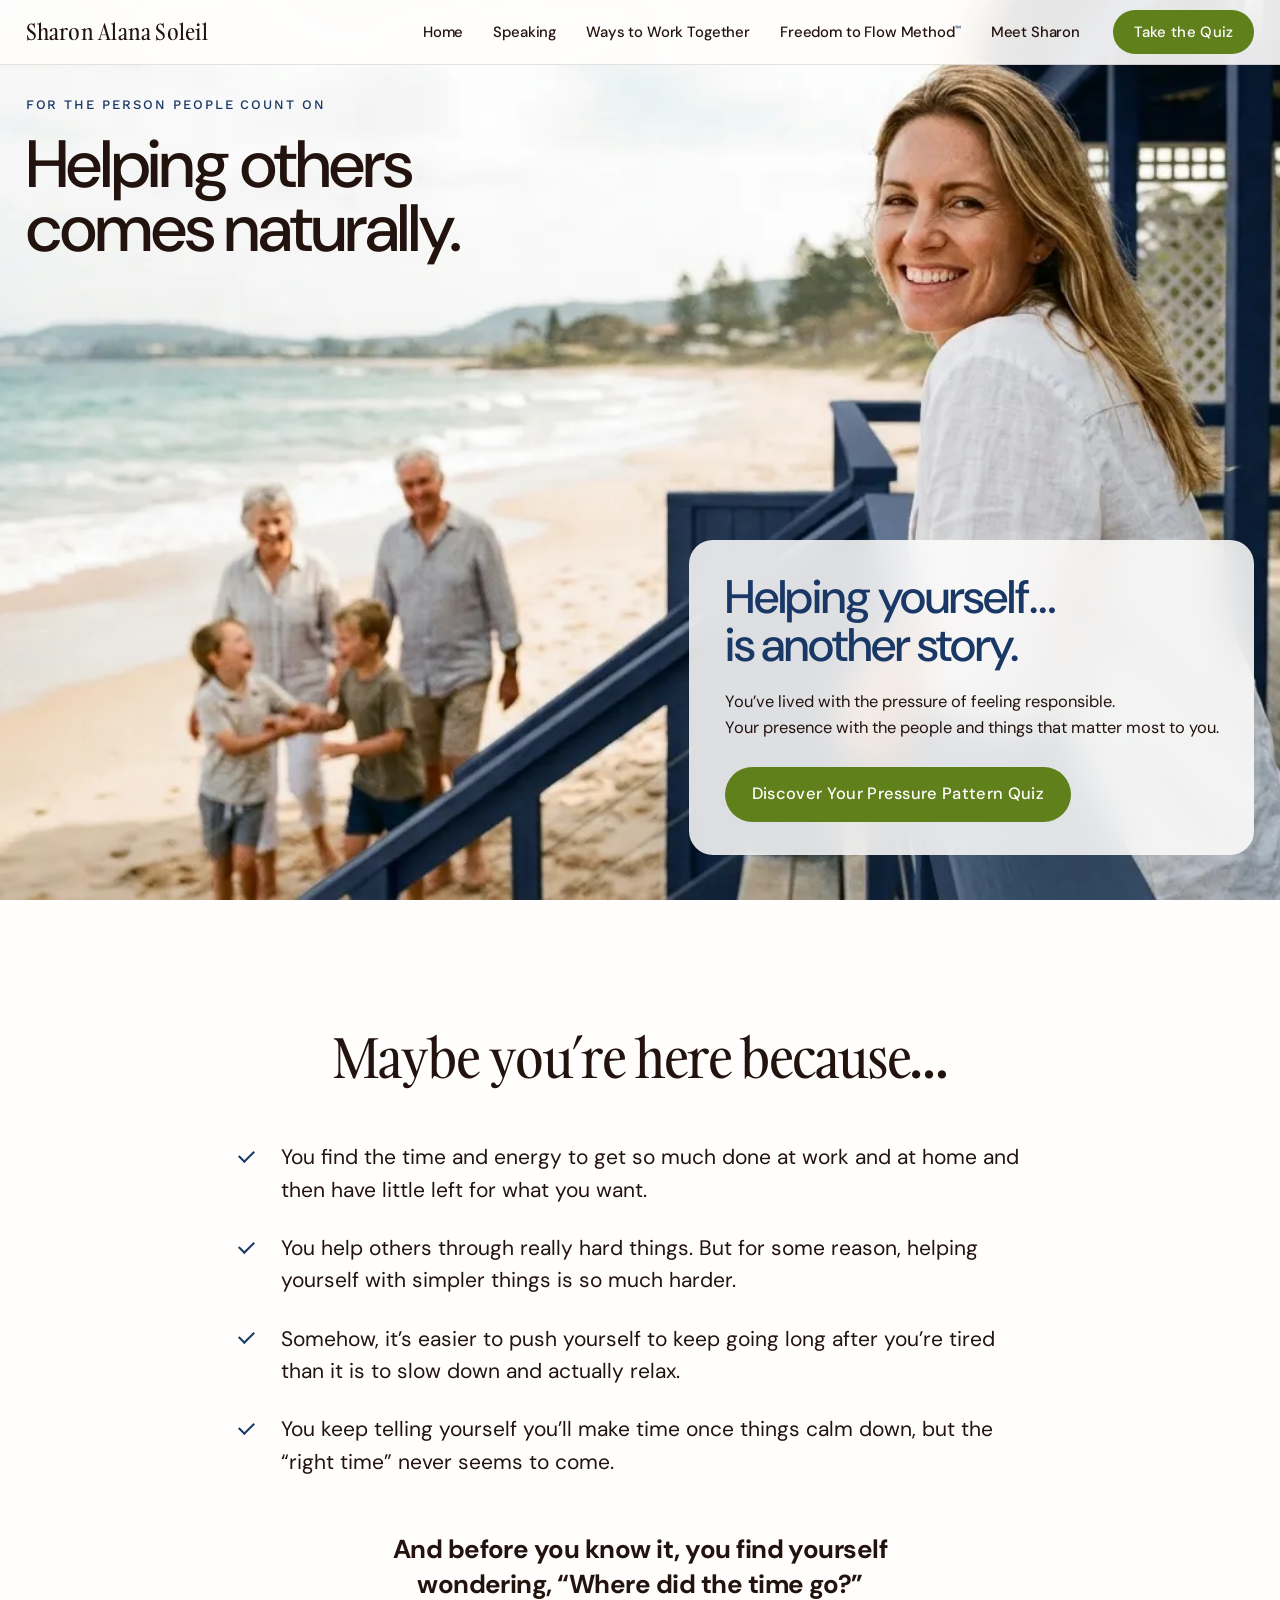
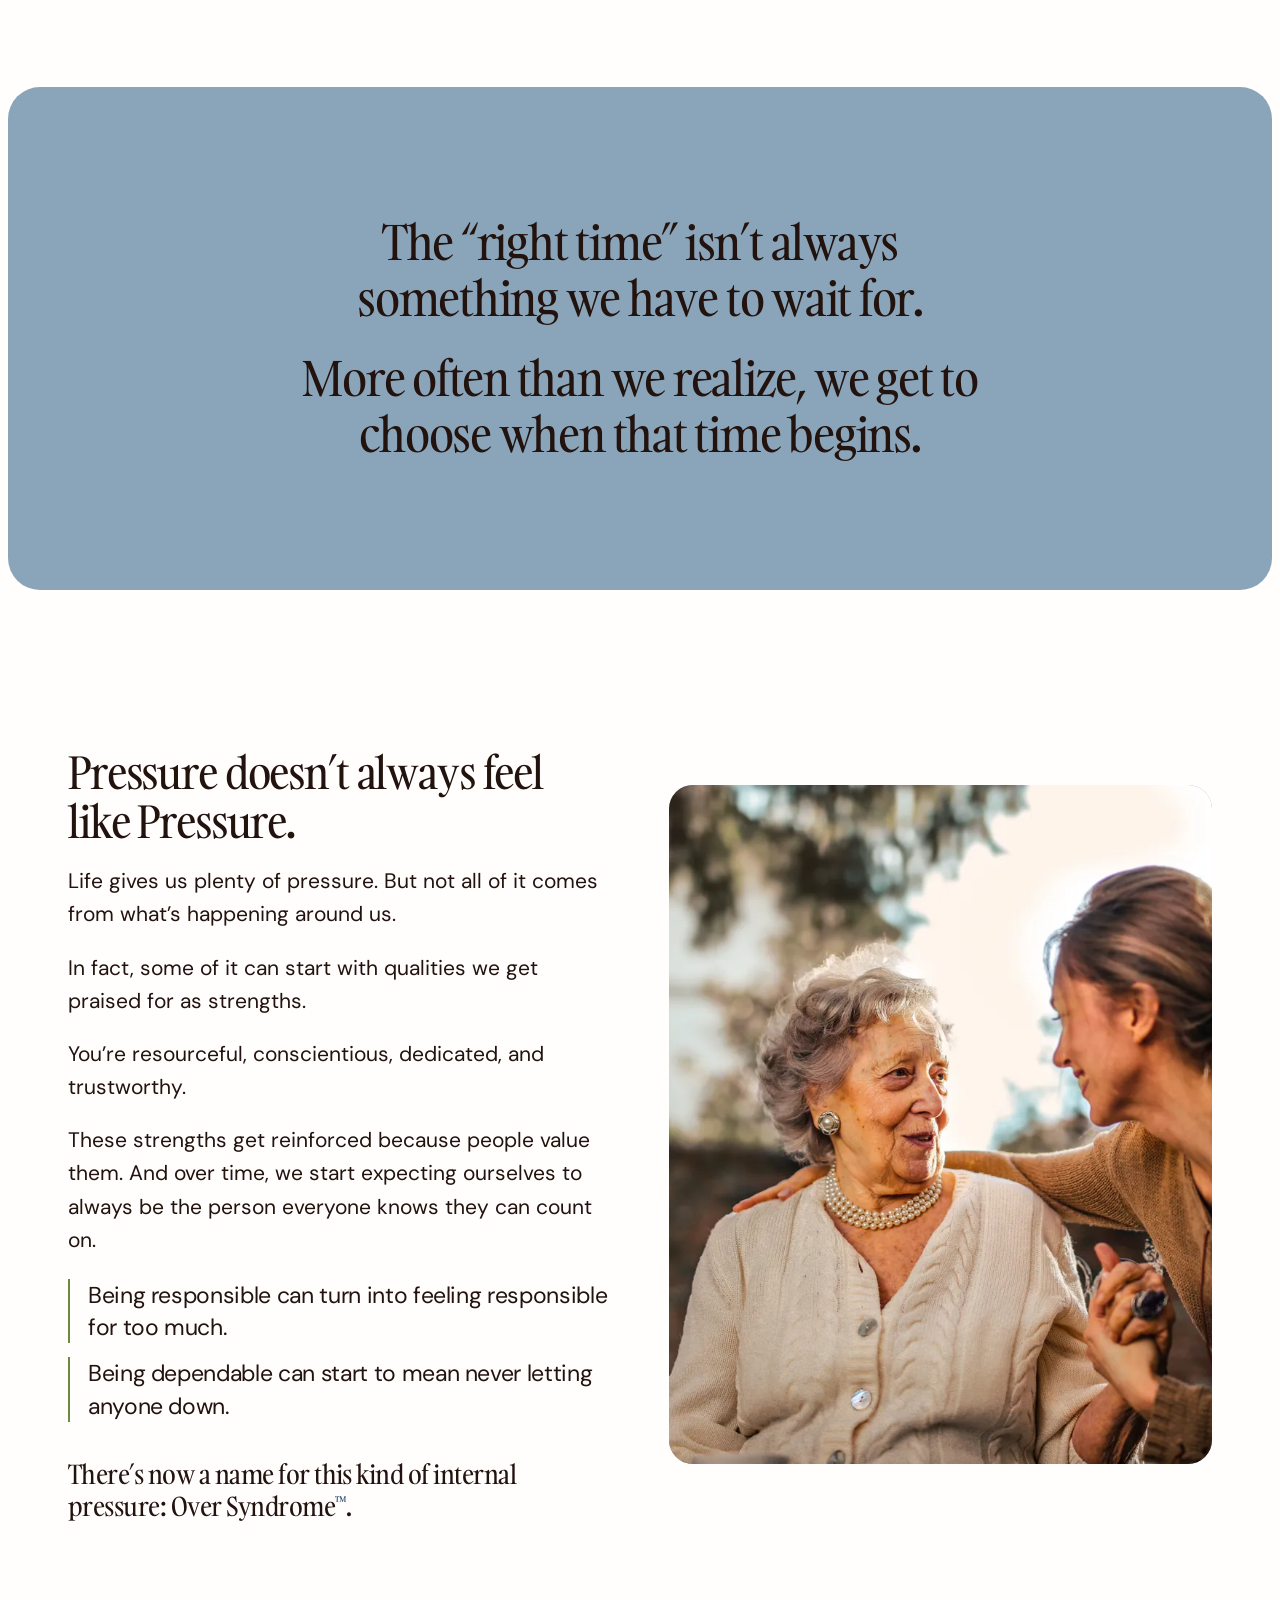
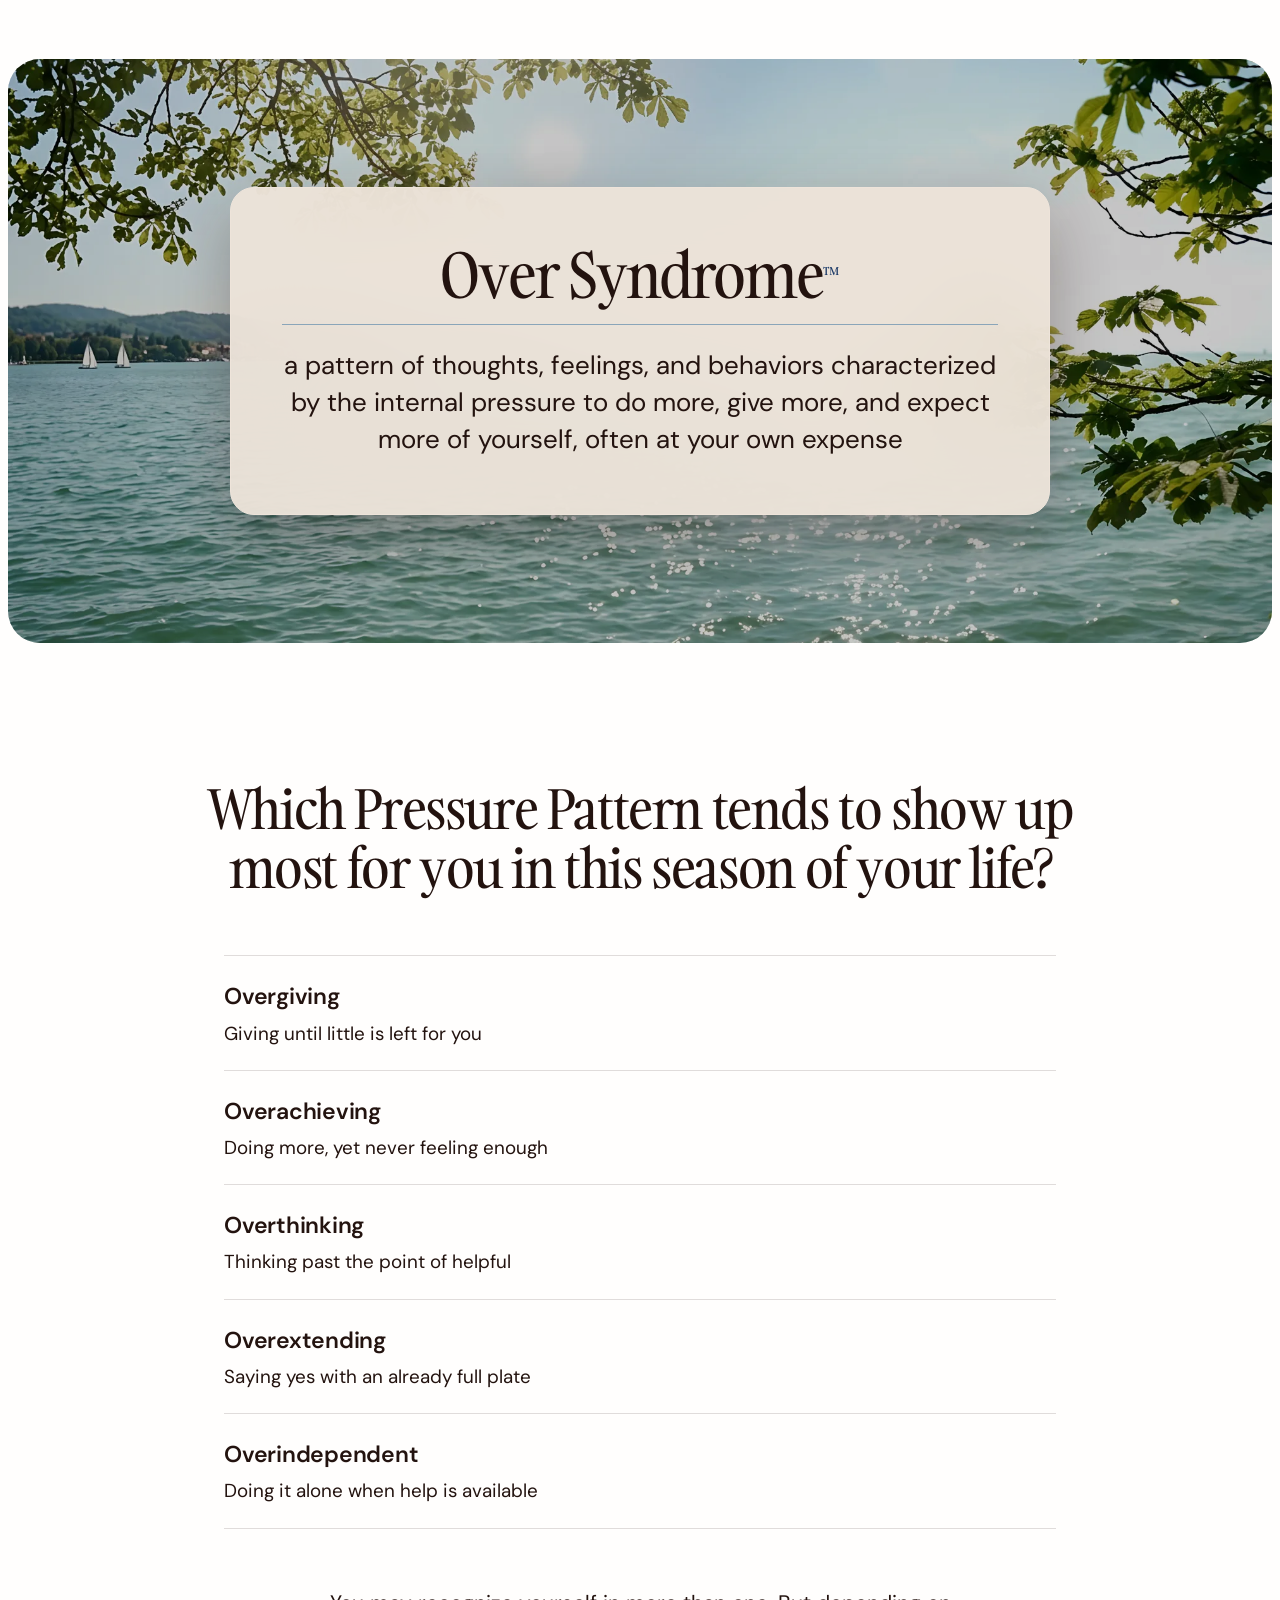
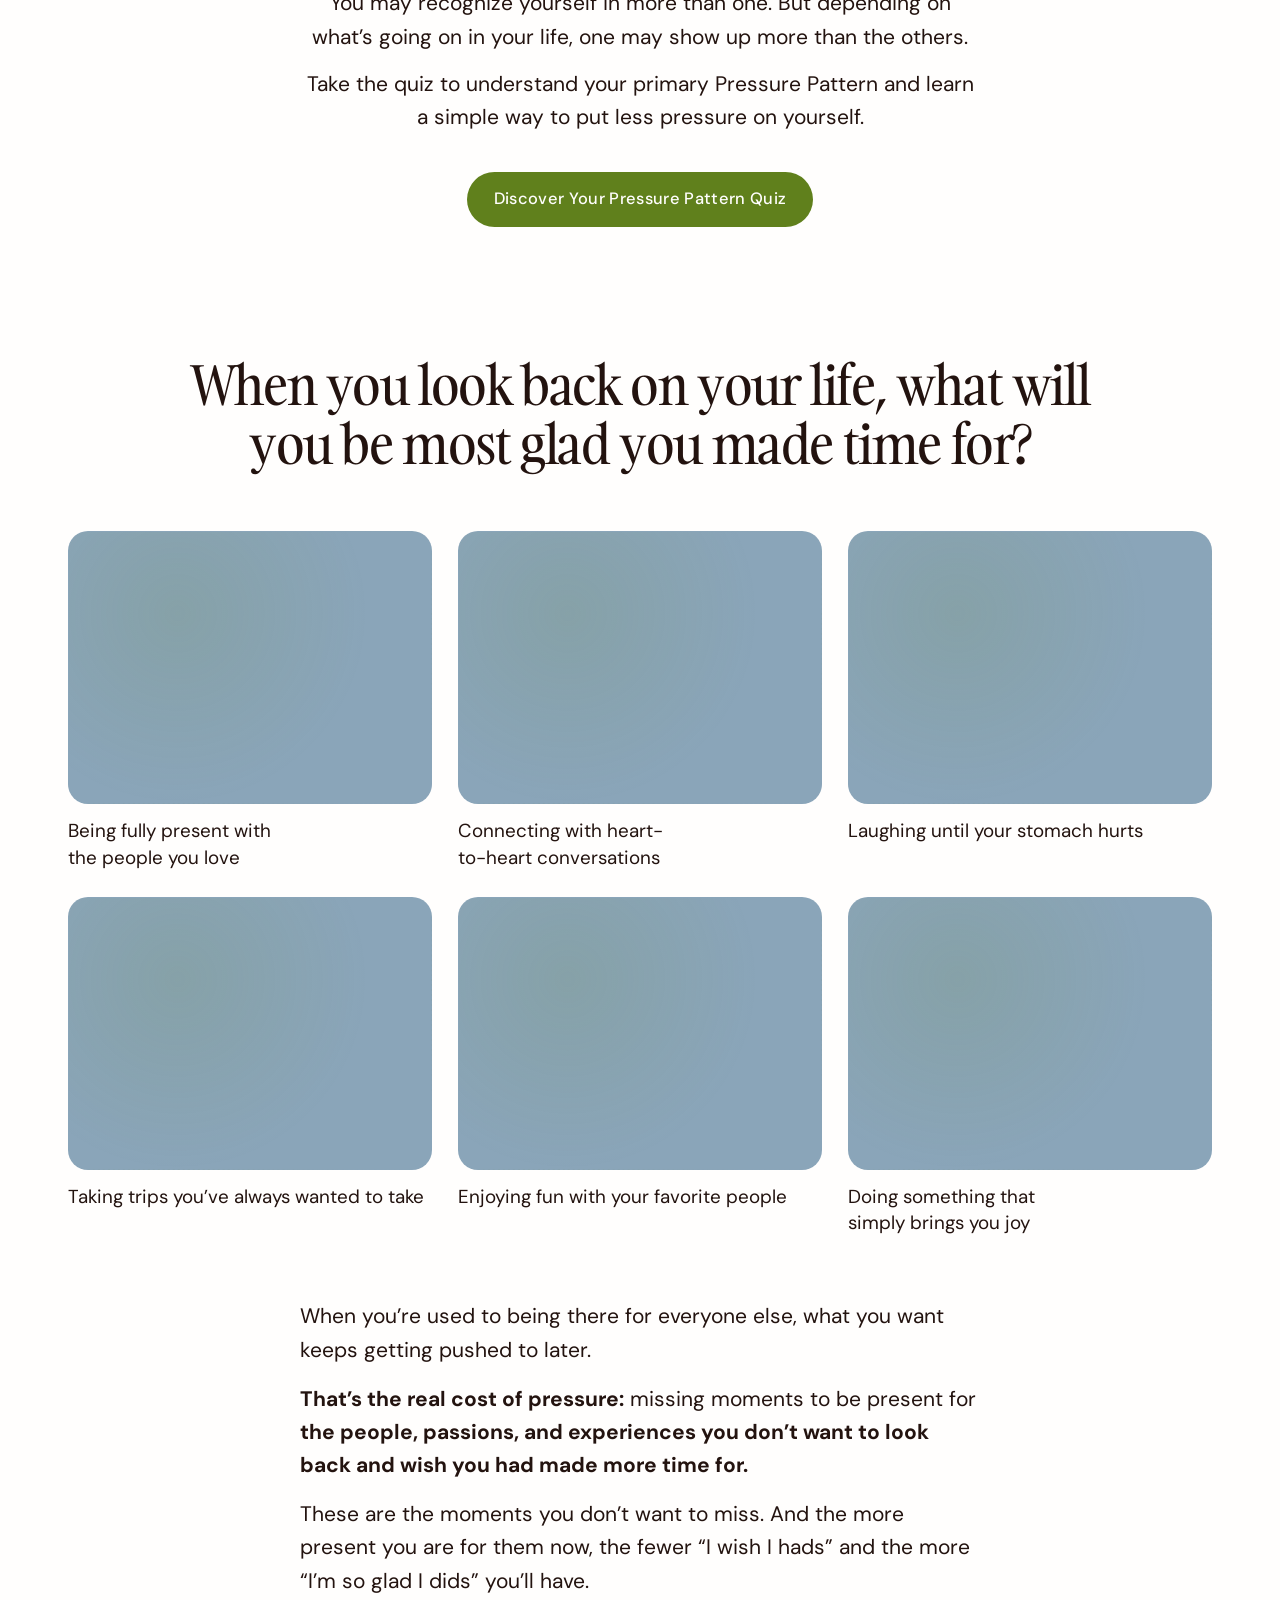
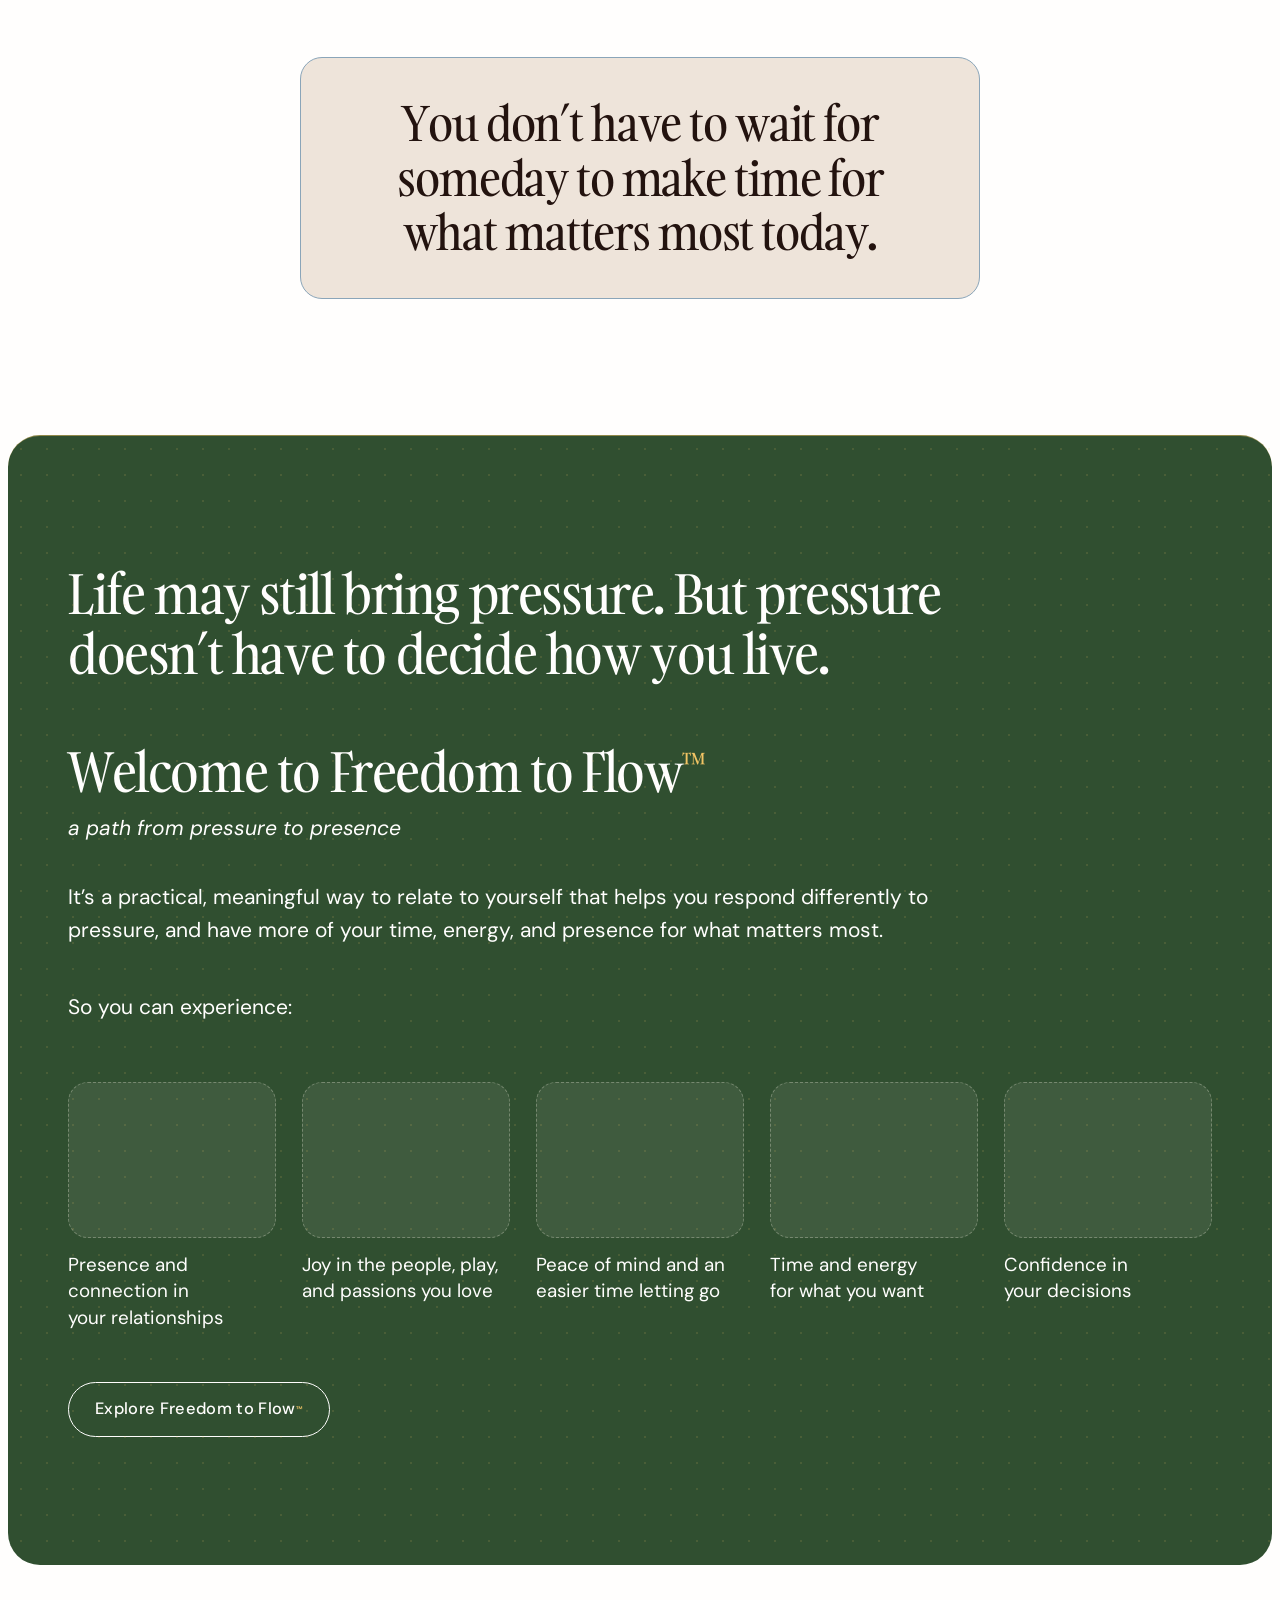
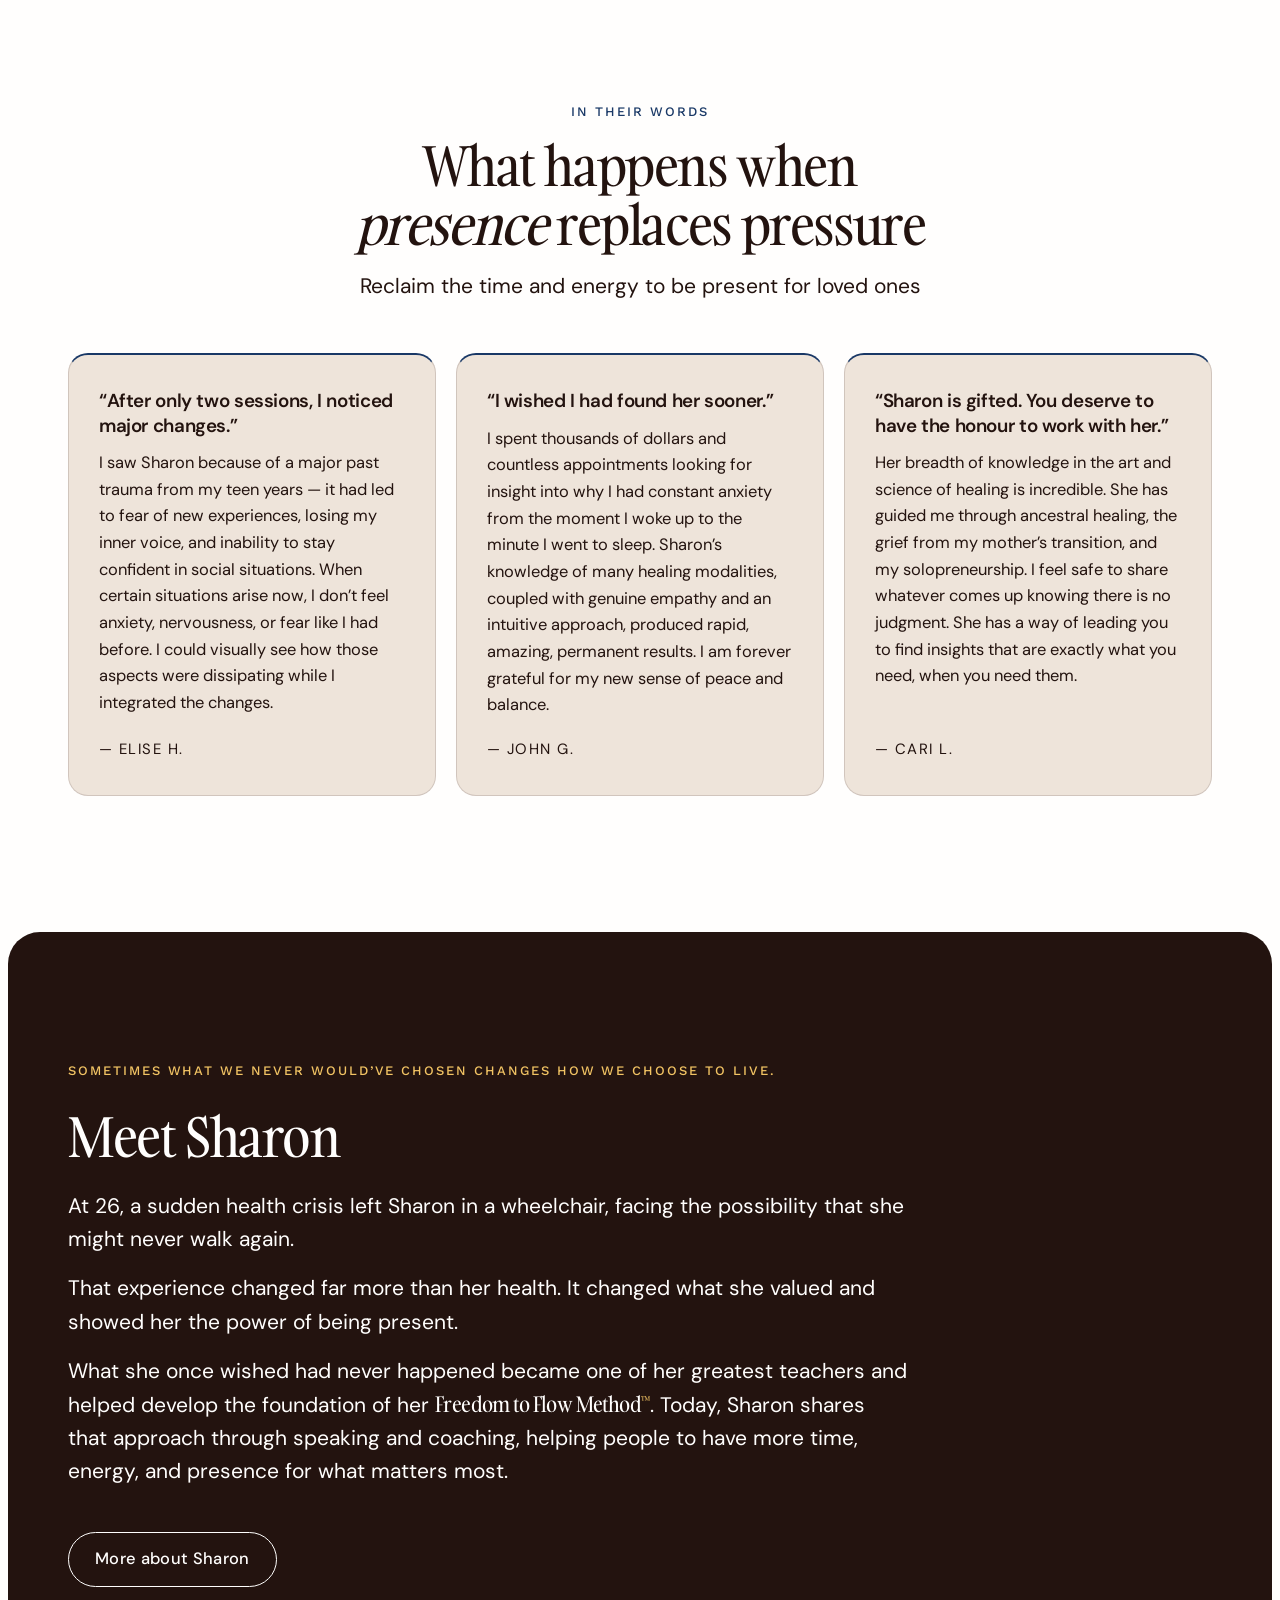
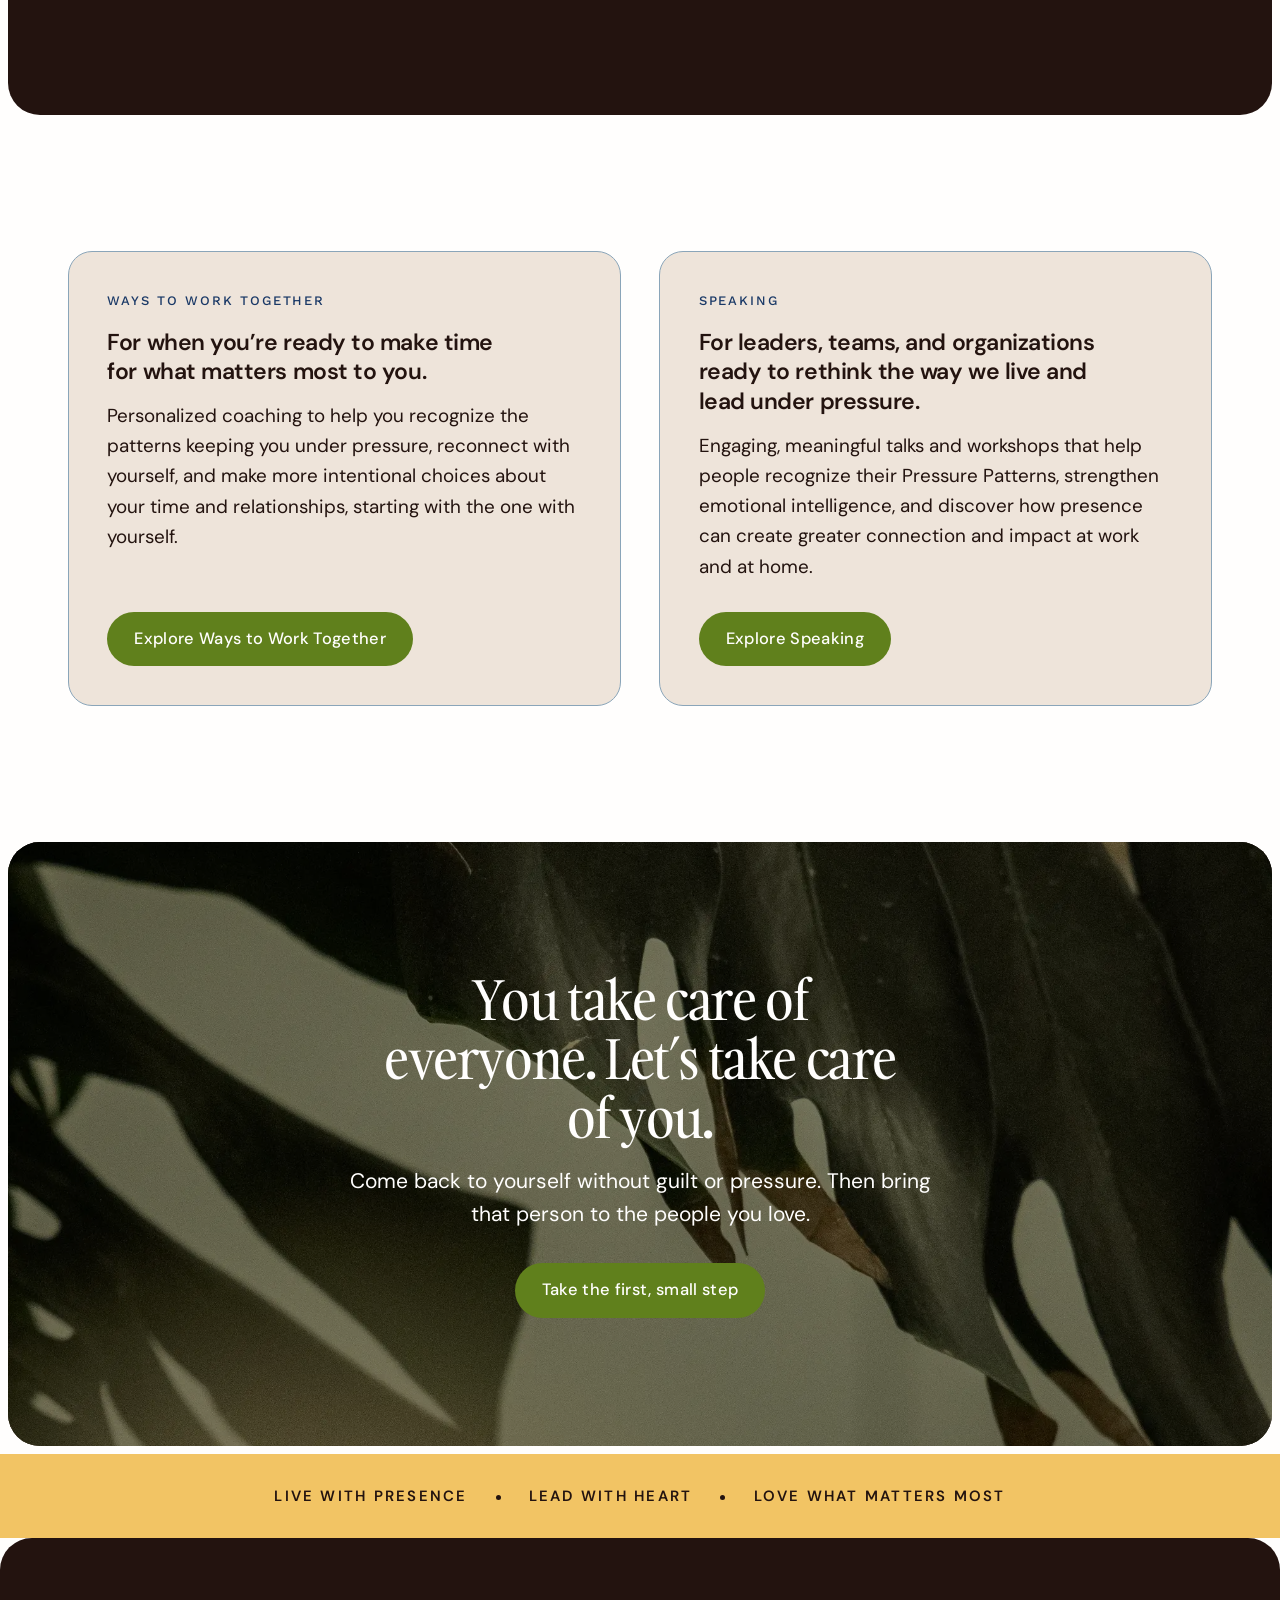
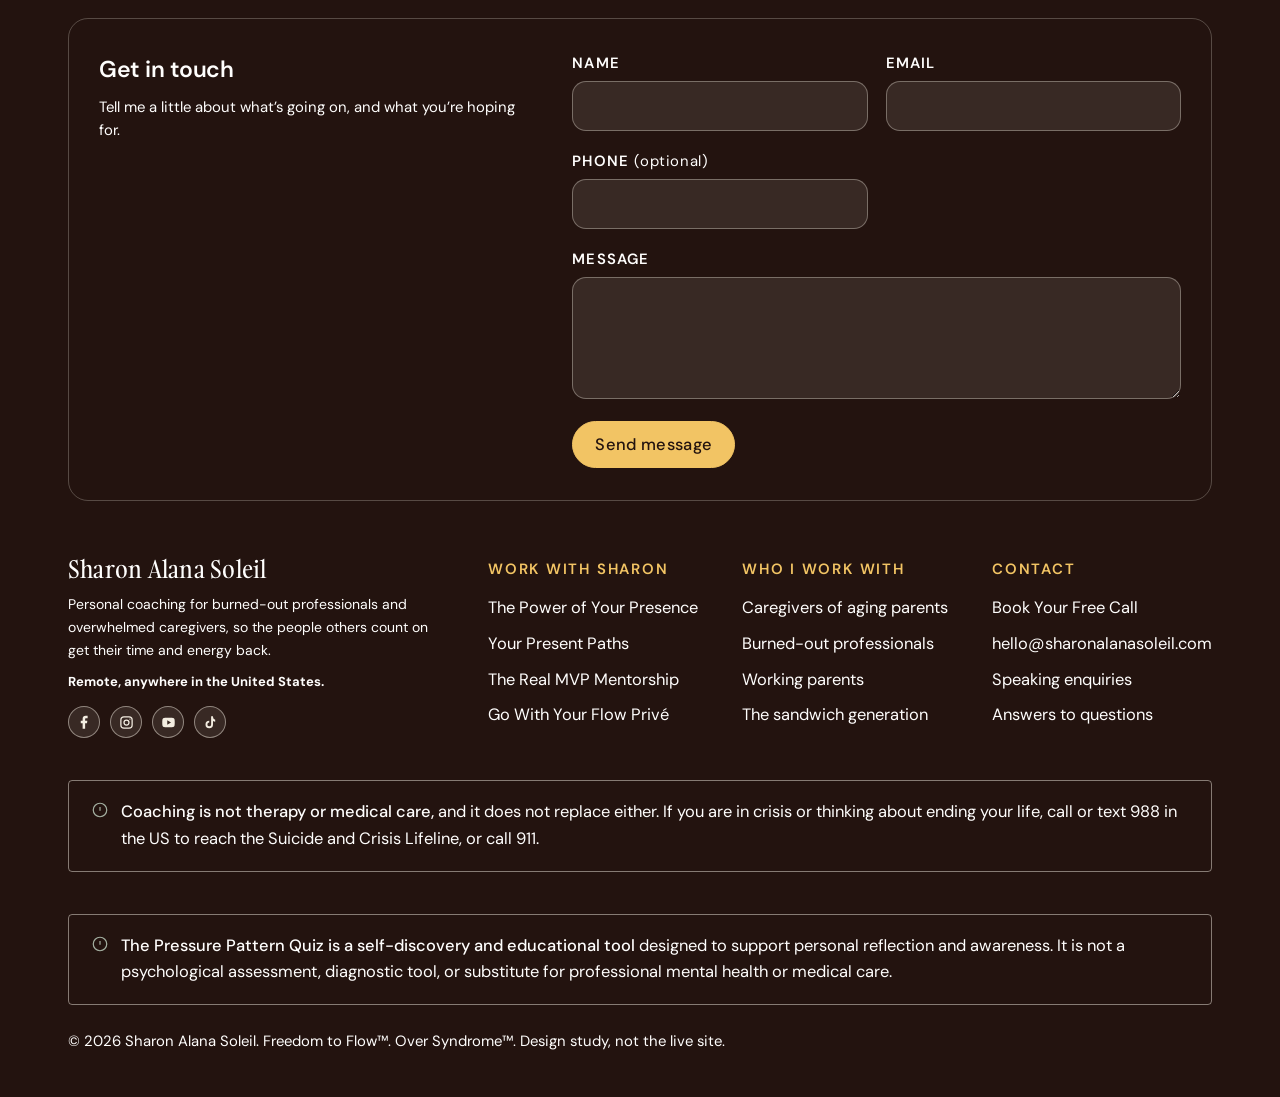
==== commit 08795d0f: "Close the gap between the hero's two sentences, and balance the wrap The two sentences run on as one" ====
--- a/index.html
+++ b/index.html
@@ -7,7 +7,7 @@
 <link rel="preconnect" href="https://fonts.googleapis.com">
 <link rel="preconnect" href="https://fonts.gstatic.com" crossorigin>
 <link href="https://fonts.googleapis.com/css2?family=DM+Sans:ital,opsz,wght@0,9..40,400..700;1,9..40,400..700&amp;family=Work+Sans:wght@500&amp;display=swap" rel="stylesheet">
-<link rel="stylesheet" href="styles.css?v=134">
+<link rel="stylesheet" href="styles.css?v=135">
 </head>
 <body>
 
--- a/styles.css
+++ b/styles.css
@@ -249,7 +249,12 @@
 .hero-copy .hero-sub{margin:clamp(18px,2.2vh,26px) 0 0;max-width:none;
   font-size:var(--type-small);font-weight:400;line-height:1.55;
   letter-spacing:0}
-.hero-sub-2{margin-top:clamp(10px,1.2vh,16px)}
+/* no paragraph gap: the two sentences run on as one block. balance rather than pretty:
+   Chromium's pretty left "to you." stranded on its own line at every desktop width,
+   where balance evens the two lines instead. */
+.hero-copy .hero-sub-2{margin-top:0}   /* .hero-copy .hero-sub sets the margin, so this
+                                          has to match its specificity to win */
+.hero-copy .hero-sub{text-wrap:balance}
 .hero-copy .hero-cta{justify-content:flex-start;margin-top:clamp(24px,3vh,36px)}
 
 /* below the split the corners collapse into one left-aligned column */
